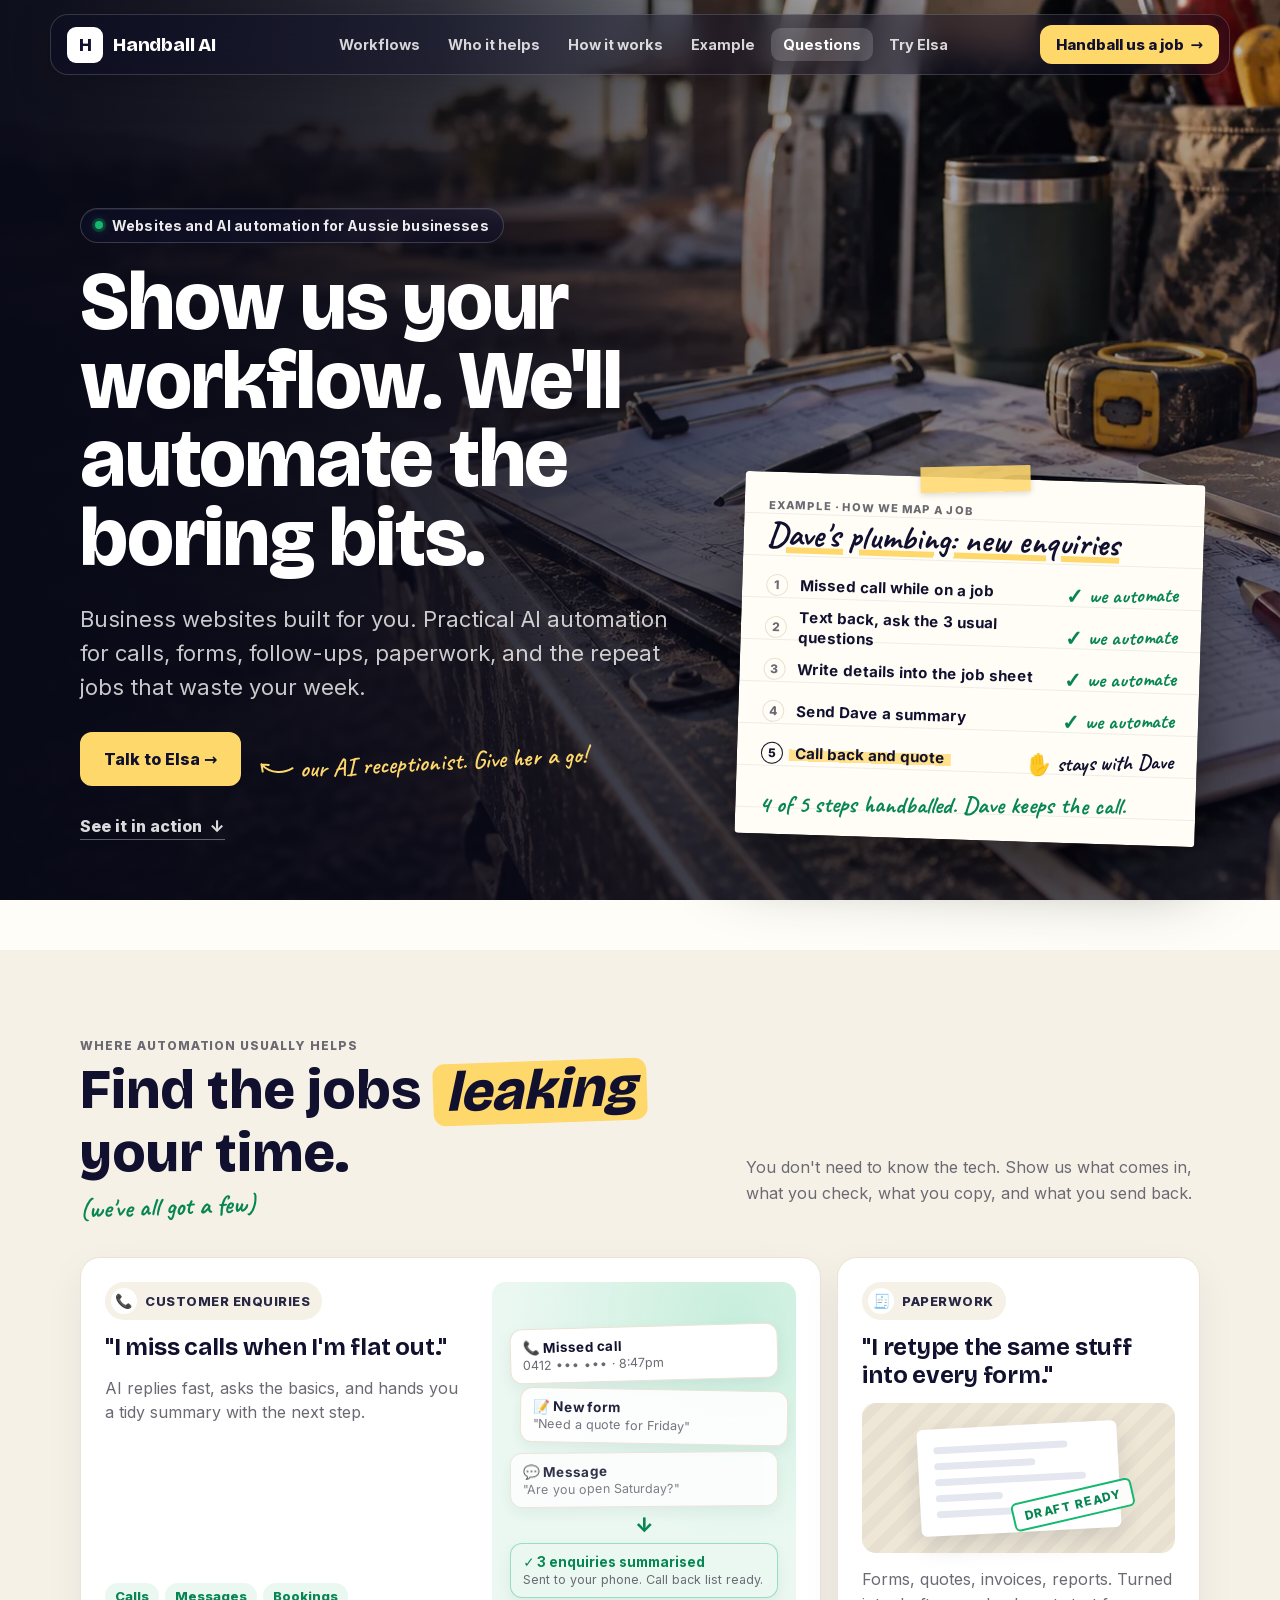
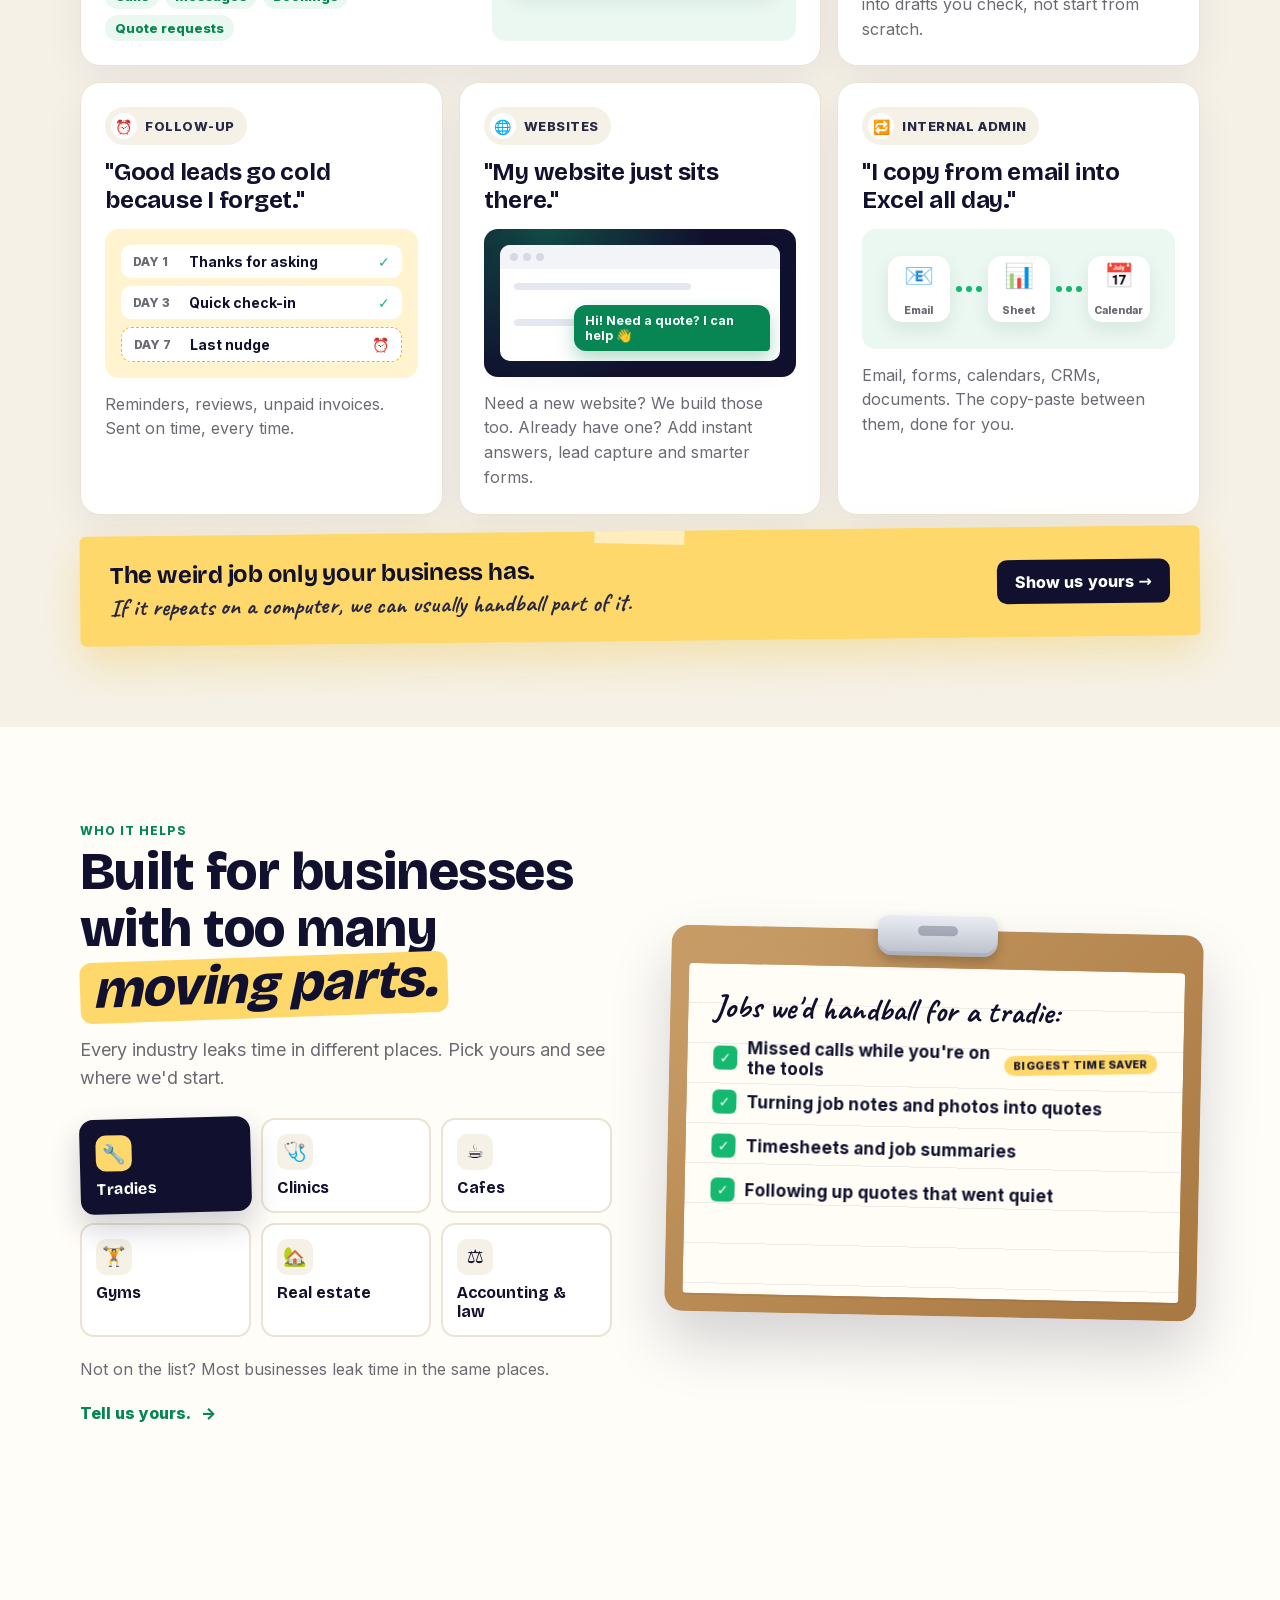
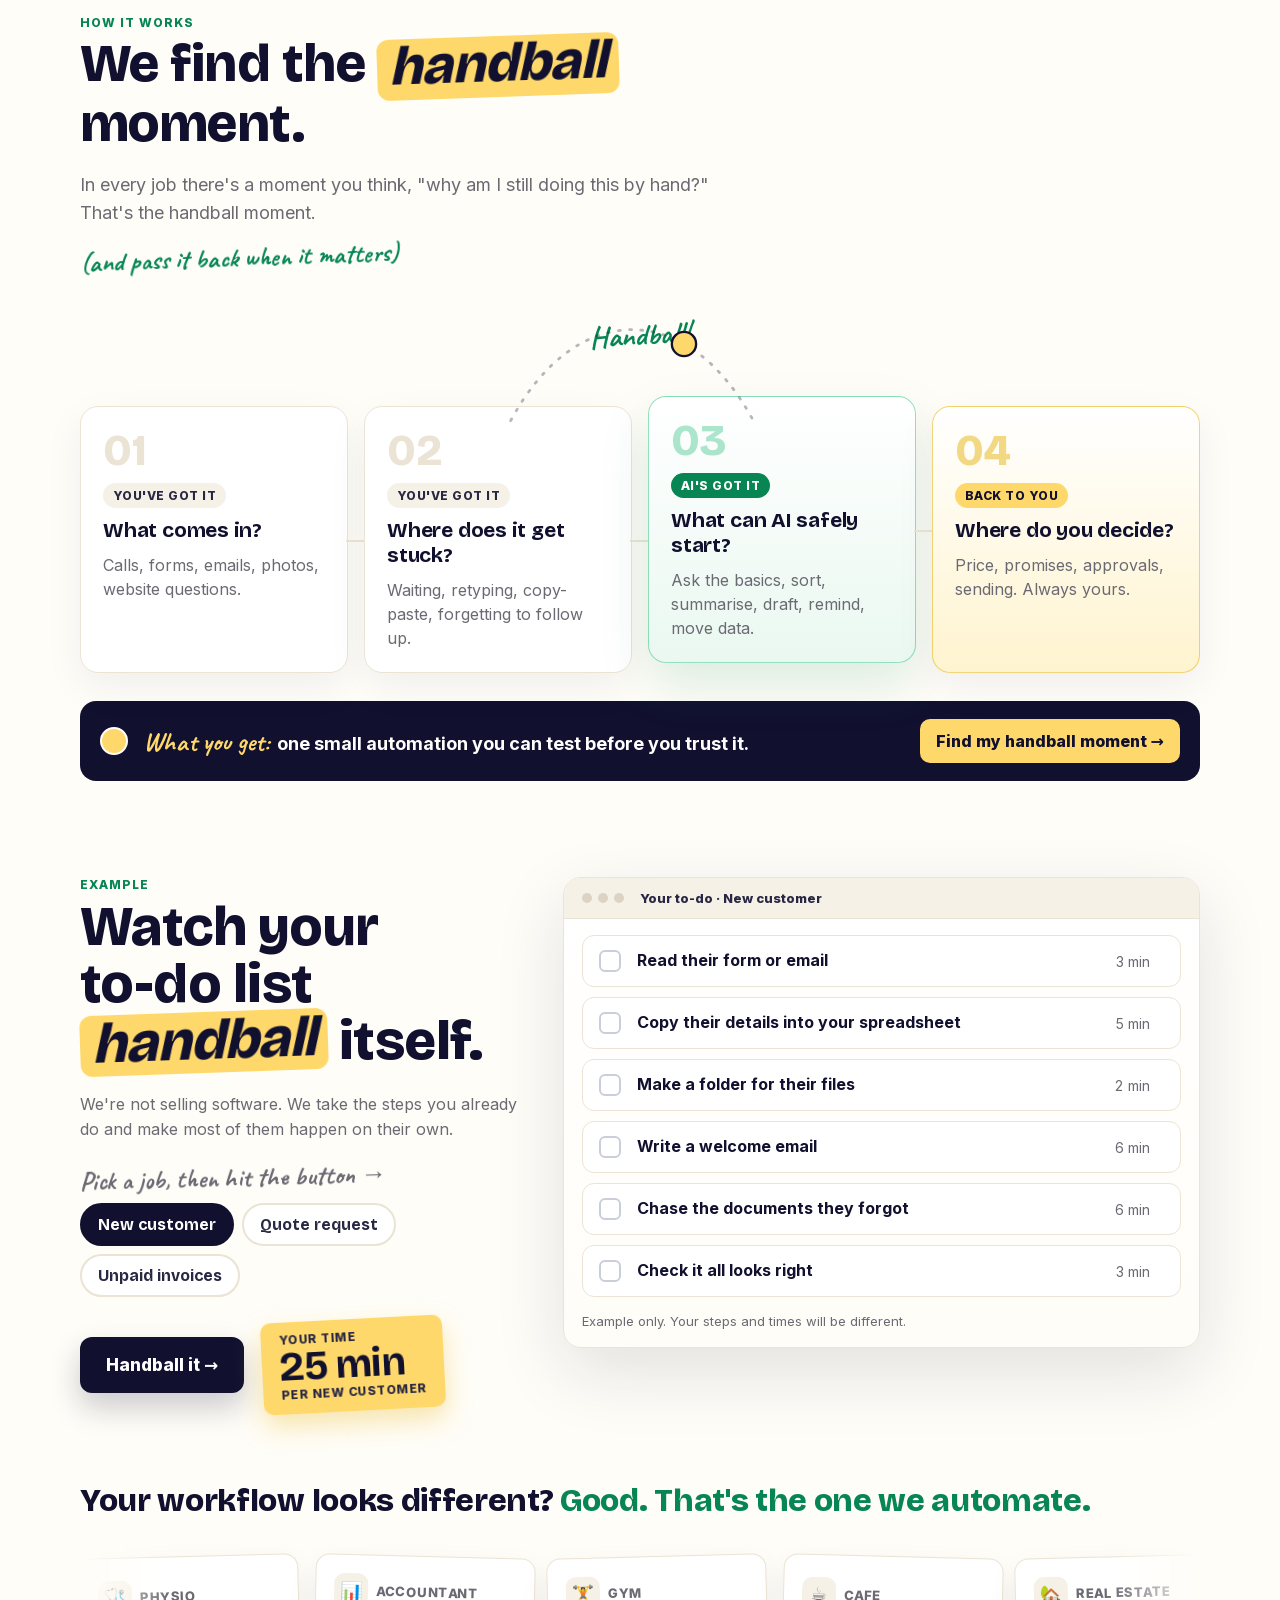
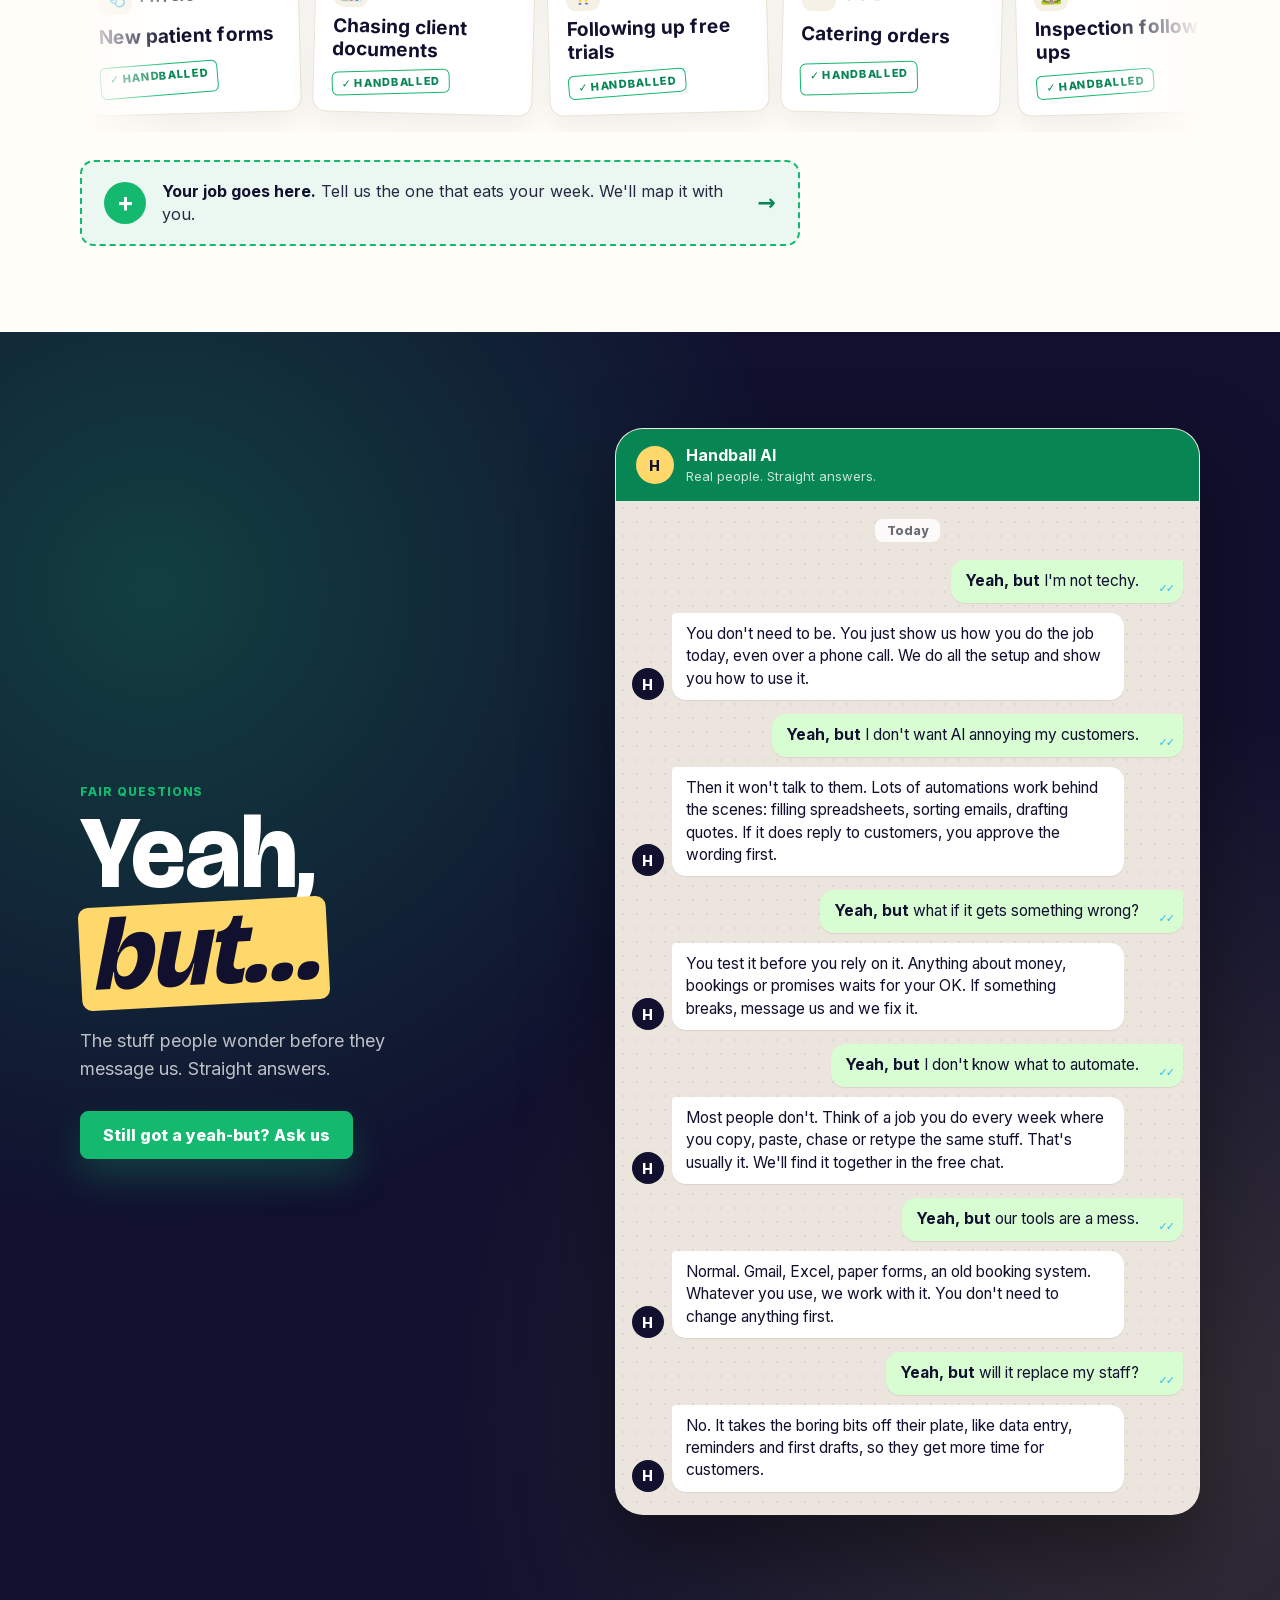
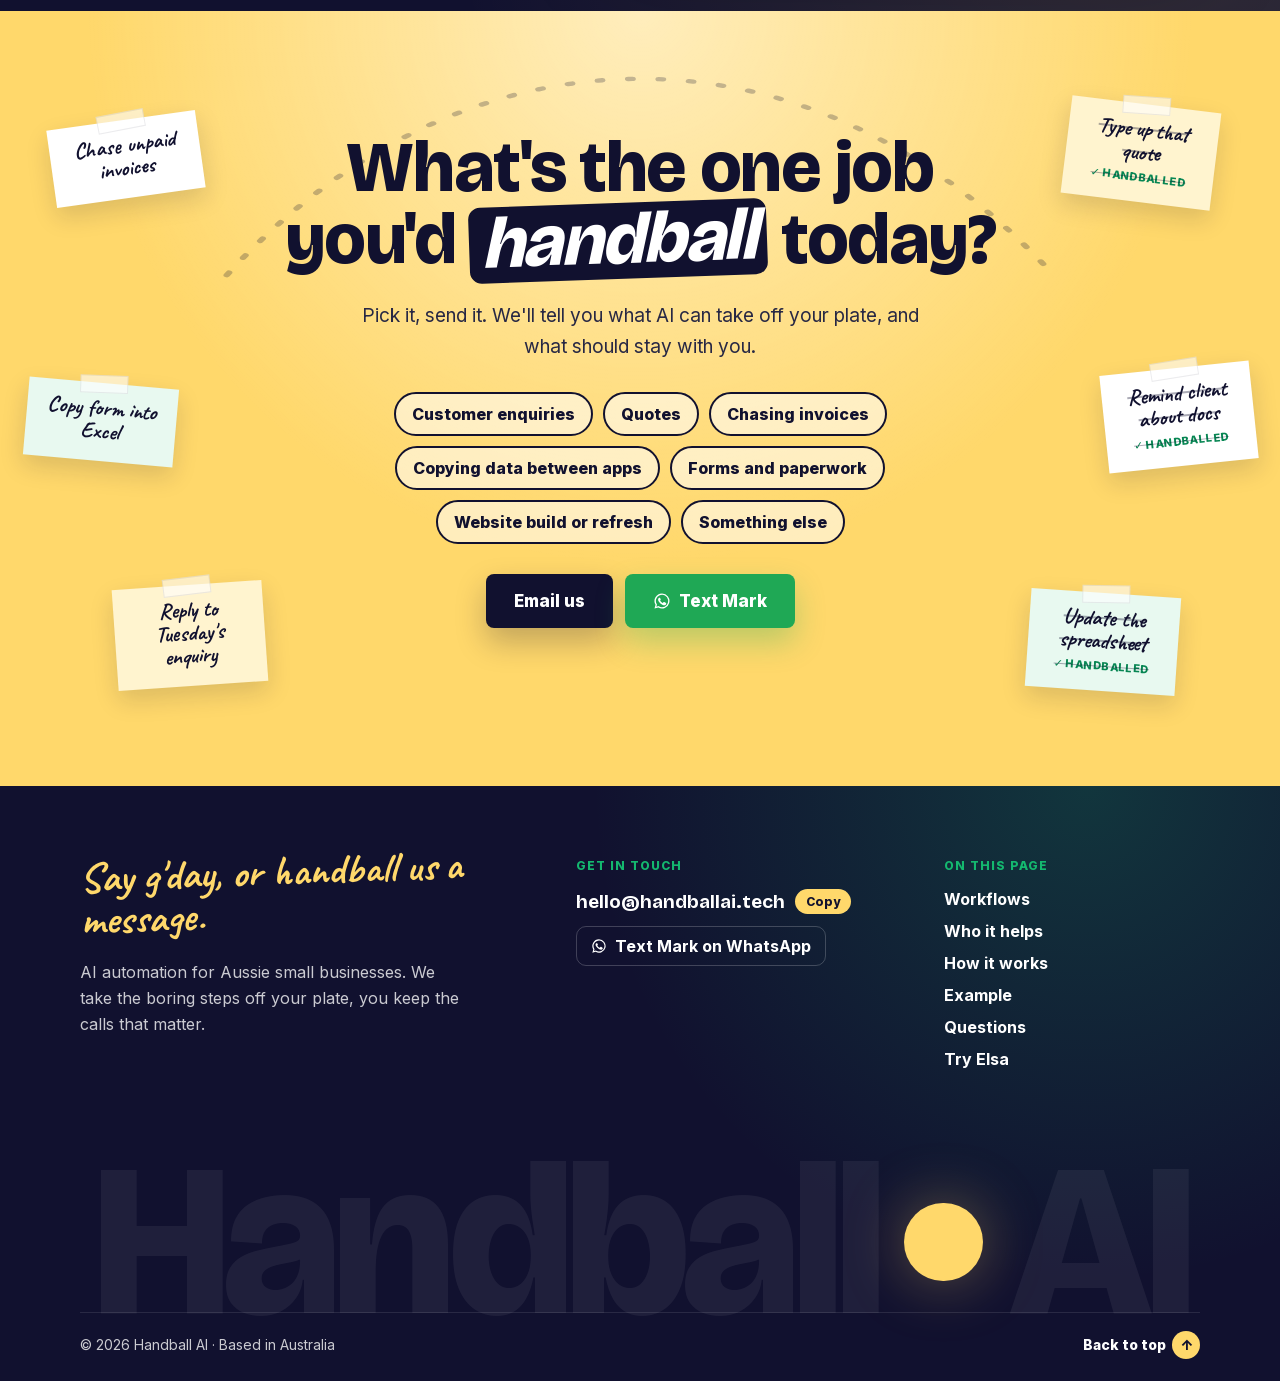
==== site/index.html @ 3c555246 "Add #elsa link that opens the Elsa popup" ====
<!doctype html>
<html lang="en">
  <head>
    <meta charset="utf-8">
    <meta name="viewport" content="width=device-width, initial-scale=1">
    <script src="/assets/js/analytics.js?v=20261031-2"></script>
    <title>Handball AI – Business Websites &amp; AI Automation Australia</title>
    <meta name="description" content="Handball AI sets up practical AI tools for Australian small businesses: missed enquiries, customer replies, paperwork, and handoffs.">
    <link rel="icon" href="assets/favicon.svg" type="image/svg+xml">
    <link rel="preload" href="assets/fonts/bricolage-grotesque-3.woff2" as="font" type="font/woff2" crossorigin>
    <link rel="preload" href="assets/fonts/inter-7.woff2" as="font" type="font/woff2" crossorigin>
    <link rel="stylesheet" href="assets/css/styles.css?v=20261020-voice-gold">
  </head>
  <body>
    <header class="site-header" data-theme="dark">
      <div class="nav-shell">
        <a class="brand" href="#top" aria-label="Handball AI home">
          <span class="brand-mark">H</span>
          <span>Handball AI</span>
        </a>

        <nav class="site-nav" aria-label="Main navigation">
          <a href="#services">Workflows</a>
          <a href="#industries">Who it helps</a>
          <a href="#process">How it works</a>
          <a href="#example">Example</a>
          <a href="#faq">Questions</a>
          <a href="#elsa">Try Elsa</a>
        </nav>

        <a class="nav-cta" href="#contact">Handball us a job <span aria-hidden="true">&rarr;</span></a>
      </div>
    </header>

    <main id="top">
      <section class="hero">
        <div class="section-wrap hero-layout">
          <div class="hero-copy-block">
            <p class="eyebrow"><span></span> Websites and AI automation for Aussie businesses</p>
            <h1>Show us your workflow. We'll automate the boring bits.</h1>
            <p class="hero-copy">Business websites built for you. Practical AI automation for calls, forms, follow-ups, paperwork, and the repeat jobs that waste your week.</p>
            <div class="voice-cta" id="elsa">
              <button class="voice-open" type="button" aria-haspopup="dialog" aria-controls="voice-dialog" aria-describedby="voice-cta-note">Talk to Elsa <span class="voice-open-arrow" aria-hidden="true">&rarr;</span></button>
              <p class="voice-cta-note" id="voice-cta-note">
                <svg class="voice-cta-curl" viewBox="0 0 44 30" aria-hidden="true" focusable="false"><path d="M41 22c-9 5-24 6-34-6M7 16l1 8M7 16l8 1" /></svg>
                <span class="voice-cta-text">our AI receptionist. Give her a go!</span>
              </p>
            </div>
            <a class="hero-scroll" href="#example">See it in action <span aria-hidden="true">&darr;</span></a>
          </div>

          <aside class="hero-map" aria-label="Example: mapping a plumber's enquiry workflow">
            <span class="mp-tape" aria-hidden="true"></span>
            <p class="mp-label">Example &middot; how we map a job</p>
            <p class="mp-title">Dave's plumbing: new enquiries</p>
            <ol class="mp-steps">
              <li><span class="mp-n">1</span><span class="mp-t">Missed call while on a job</span><span class="mp-a">✓ we automate</span></li>
              <li><span class="mp-n">2</span><span class="mp-t">Text back, ask the 3 usual questions</span><span class="mp-a">✓ we automate</span></li>
              <li><span class="mp-n">3</span><span class="mp-t">Write details into the job sheet</span><span class="mp-a">✓ we automate</span></li>
              <li><span class="mp-n">4</span><span class="mp-t">Send Dave a summary</span><span class="mp-a">✓ we automate</span></li>
              <li class="mp-human"><span class="mp-n">5</span><span class="mp-t">Call back and quote</span><span class="mp-a">✋ stays with Dave</span></li>
            </ol>
            <p class="mp-scribble">4 of 5 steps handballed. Dave keeps the call.</p>
          </aside>
        </div>
      </section>

      <section class="section-band pain-band wfx" id="services">
        <div class="section-wrap split-head">
          <div>
            <p class="kicker">Where automation usually helps</p>
            <h2>Find the jobs <span class="tag-hl">leaking</span> your time.</h2>
            <span class="scribble">(we've all got a few)</span>
          </div>
          <p>You don't need to know the tech. Show us what comes in, what you check, what you copy, and what you send back.</p>
        </div>

        <div class="section-wrap bento">
          <!-- 1. Enquiries (wide) -->
          <article class="bx bx-wide bx-enq">
            <div class="bx-copy">
              <span class="bx-tag"><i aria-hidden="true">📞</i> Customer enquiries</span>
              <h3>"I miss calls when I'm flat out."</h3>
              <p>AI replies fast, asks the basics, and hands you a tidy summary with the next step.</p>
              <ul class="bx-chips"><li>Calls</li><li>Messages</li><li>Bookings</li><li>Quote requests</li></ul>
            </div>
            <div class="bx-vis vis-enq" aria-hidden="true">
              <div class="note n-a"><b>📞 Missed call</b><span>0412 ••• ••• · 8:47pm</span></div>
              <div class="note n-b"><b>📝 New form</b><span>"Need a quote for Friday"</span></div>
              <div class="note n-c"><b>💬 Message</b><span>"Are you open Saturday?"</span></div>
              <div class="vis-arrow">&darr;</div>
              <div class="note n-done"><b>✓ 3 enquiries summarised</b><span>Sent to your phone. Call back list ready.</span></div>
            </div>
          </article>

          <!-- 2. Paperwork -->
          <article class="bx bx-paper">
            <span class="bx-tag"><i aria-hidden="true">🧾</i> Paperwork</span>
            <h3>"I retype the same stuff into every form."</h3>
            <div class="bx-vis vis-doc" aria-hidden="true">
              <div class="doc">
                <span class="l w80"></span><span class="l w60"></span><span class="l w90"></span><span class="l w40"></span><span class="l w70"></span>
                <span class="stamp">Draft ready</span>
              </div>
            </div>
            <p>Forms, quotes, invoices, reports. Turned into drafts you check, not start from scratch.</p>
          </article>

          <!-- 3. Follow-up -->
          <article class="bx bx-follow">
            <span class="bx-tag"><i aria-hidden="true">⏰</i> Follow-up</span>
            <h3>"Good leads go cold because I forget."</h3>
            <div class="bx-vis vis-follow" aria-hidden="true">
              <div class="fu done"><span>Day 1</span> Thanks for asking <em>✓</em></div>
              <div class="fu done"><span>Day 3</span> Quick check-in <em>✓</em></div>
              <div class="fu next"><span>Day 7</span> Last nudge <em>⏰</em></div>
            </div>
            <p>Reminders, reviews, unpaid invoices. Sent on time, every time.</p>
          </article>

          <!-- 4. Websites -->
          <article class="bx bx-web">
            <span class="bx-tag"><i aria-hidden="true">🌐</i> Websites</span>
            <h3>"My website just sits there."</h3>
            <div class="bx-vis vis-web" aria-hidden="true">
              <div class="browser">
                <div class="b-bar"><i></i><i></i><i></i></div>
                <div class="b-body">
                  <span class="b-line w70"></span><span class="b-line w50"></span>
                  <div class="b-chat">Hi! Need a quote? I can help 👋</div>
                </div>
              </div>
            </div>
            <p>Need a new website? We build those too. Already have one? Add instant answers, lead capture and smarter forms.</p>
          </article>

          <!-- 5. Internal admin -->
          <article class="bx bx-admin">
            <span class="bx-tag"><i aria-hidden="true">🔁</i> Internal admin</span>
            <h3>"I copy from email into Excel all day."</h3>
            <div class="bx-vis vis-sync" aria-hidden="true">
              <span class="app">📧<small>Email</small></span>
              <span class="pipe"><i></i><i></i><i></i></span>
              <span class="app">📊<small>Sheet</small></span>
              <span class="pipe"><i></i><i></i><i></i></span>
              <span class="app">📅<small>Calendar</small></span>
            </div>
            <p>Email, forms, calendars, CRMs, documents. The copy-paste between them, done for you.</p>
          </article>

          <!-- 6. Your workflow (sticky banner) -->
          <a class="bx bx-yours" href="#contact">
            <span class="tape" aria-hidden="true"></span>
            <span class="yours-txt">
              <strong>The weird job only your business has.</strong>
              <span>If it repeats on a computer, we can usually handball part of it.</span>
            </span>
            <span class="yours-go">Show us yours &rarr;</span>
          </a>
        </div>
      </section>

      <section class="section-wrap industries ind" id="industries">
        <div class="ind-left">
          <p class="kicker">Who it helps</p>
          <h2>Built for businesses with too many <span class="tag-hl">moving parts.</span></h2>
          <p>Every industry leaks time in different places. Pick yours and see where we'd start.</p>
          <div class="ind-picks" role="tablist" aria-label="Pick your business">
            <button type="button" class="ind-pick is-active" role="tab" aria-selected="true" aria-controls="ind-tradie" data-ind="tradie"><span aria-hidden="true">🔧</span>Tradies</button>
            <button type="button" class="ind-pick" role="tab" aria-selected="false" aria-controls="ind-clinic" data-ind="clinic"><span aria-hidden="true">🩺</span>Clinics</button>
            <button type="button" class="ind-pick" role="tab" aria-selected="false" aria-controls="ind-cafe" data-ind="cafe"><span aria-hidden="true">☕</span>Cafes</button>
            <button type="button" class="ind-pick" role="tab" aria-selected="false" aria-controls="ind-gym" data-ind="gym"><span aria-hidden="true">🏋️</span>Gyms</button>
            <button type="button" class="ind-pick" role="tab" aria-selected="false" aria-controls="ind-realestate" data-ind="realestate"><span aria-hidden="true">🏡</span>Real estate</button>
            <button type="button" class="ind-pick" role="tab" aria-selected="false" aria-controls="ind-office" data-ind="office"><span aria-hidden="true">⚖️</span>Accounting &amp; law</button>
          </div>
          <p class="ind-note">Not on the list? Most businesses leak time in the same places. <a class="text-link" href="#contact">Tell us yours.</a></p>
        </div>

        <div class="ind-board">
          <span class="ind-clip" aria-hidden="true"></span>
            <div class="ind-sheet" id="ind-tradie" role="tabpanel" aria-label="Tradies">
              <p class="ind-title">Jobs we'd handball for a tradie:</p>
              <ul>
                <li style="--i:0"><span class="ind-tick" aria-hidden="true">✓</span><span>Missed calls while you're on the tools</span><span class="ind-top">Biggest time saver</span></li>
                <li style="--i:1"><span class="ind-tick" aria-hidden="true">✓</span><span>Turning job notes and photos into quotes</span></li>
                <li style="--i:2"><span class="ind-tick" aria-hidden="true">✓</span><span>Timesheets and job summaries</span></li>
                <li style="--i:3"><span class="ind-tick" aria-hidden="true">✓</span><span>Following up quotes that went quiet</span></li>
              </ul>
            </div>
            <div class="ind-sheet" id="ind-clinic" role="tabpanel" aria-label="Clinics">
              <p class="ind-title">Jobs we'd handball for a clinic:</p>
              <ul>
                <li style="--i:0"><span class="ind-tick" aria-hidden="true">✓</span><span>New patient intake forms</span><span class="ind-top">Biggest time saver</span></li>
                <li style="--i:1"><span class="ind-tick" aria-hidden="true">✓</span><span>Appointment reminders and rebooking</span></li>
                <li style="--i:2"><span class="ind-tick" aria-hidden="true">✓</span><span>The same questions: hours, parking, what to bring</span></li>
                <li style="--i:3"><span class="ind-tick" aria-hidden="true">✓</span><span>Referral letters and admin handover</span></li>
              </ul>
            </div>
            <div class="ind-sheet" id="ind-cafe" role="tabpanel" aria-label="Cafes">
              <p class="ind-title">Jobs we'd handball for a cafe:</p>
              <ul>
                <li style="--i:0"><span class="ind-tick" aria-hidden="true">✓</span><span>Catering and event enquiries</span><span class="ind-top">Biggest time saver</span></li>
                <li style="--i:1"><span class="ind-tick" aria-hidden="true">✓</span><span>Supplier orders and stock notes</span></li>
                <li style="--i:2"><span class="ind-tick" aria-hidden="true">✓</span><span>Roster swaps and shift reminders</span></li>
                <li style="--i:3"><span class="ind-tick" aria-hidden="true">✓</span><span>Replying to reviews</span></li>
              </ul>
            </div>
            <div class="ind-sheet" id="ind-gym" role="tabpanel" aria-label="Gyms">
              <p class="ind-title">Jobs we'd handball for a gym:</p>
              <ul>
                <li style="--i:0"><span class="ind-tick" aria-hidden="true">✓</span><span>Following up free trials</span><span class="ind-top">Biggest time saver</span></li>
                <li style="--i:1"><span class="ind-tick" aria-hidden="true">✓</span><span>Class questions and bookings</span></li>
                <li style="--i:2"><span class="ind-tick" aria-hidden="true">✓</span><span>Membership renewal reminders</span></li>
                <li style="--i:3"><span class="ind-tick" aria-hidden="true">✓</span><span>Win-back messages for quiet members</span></li>
              </ul>
            </div>
            <div class="ind-sheet" id="ind-realestate" role="tabpanel" aria-label="Real estate">
              <p class="ind-title">Jobs we'd handball for an agency:</p>
              <ul>
                <li style="--i:0"><span class="ind-tick" aria-hidden="true">✓</span><span>Sorting enquiries by property</span><span class="ind-top">Biggest time saver</span></li>
                <li style="--i:1"><span class="ind-tick" aria-hidden="true">✓</span><span>Inspection follow-ups</span></li>
                <li style="--i:2"><span class="ind-tick" aria-hidden="true">✓</span><span>Chasing documents from tenants</span></li>
                <li style="--i:3"><span class="ind-tick" aria-hidden="true">✓</span><span>Answering listing questions</span></li>
              </ul>
            </div>
            <div class="ind-sheet" id="ind-office" role="tabpanel" aria-label="Accounting &amp; law">
              <p class="ind-title">Jobs we'd handball for a firm:</p>
              <ul>
                <li style="--i:0"><span class="ind-tick" aria-hidden="true">✓</span><span>Client intake forms</span><span class="ind-top">Biggest time saver</span></li>
                <li style="--i:1"><span class="ind-tick" aria-hidden="true">✓</span><span>Chasing missing documents</span></li>
                <li style="--i:2"><span class="ind-tick" aria-hidden="true">✓</span><span>Drafting routine emails</span></li>
                <li style="--i:3"><span class="ind-tick" aria-hidden="true">✓</span><span>Filing and naming documents</span></li>
              </ul>
            </div>
        </div>
      </section>

      <section class="section-wrap process hm" id="process">
        <div class="hm-head">
          <p class="kicker">How it works</p>
          <h2>We find the <span class="tag-hl">handball</span> moment.</h2>
          <p>In every job there's a moment you think, "why am I still doing this by hand?" That's the handball moment.</p>
          <span class="scribble">(and pass it back when it matters)</span>
        </div>

        <div class="hm-track">
          <svg class="hm-arc" viewBox="0 0 300 120" aria-hidden="true">
            <path id="hm-path" d="M20 110 C 90 -20, 210 -20, 280 110" fill="none" stroke="currentColor" stroke-width="3" stroke-dasharray="2 10" stroke-linecap="round"/>
            <circle class="hm-ball-move" r="13">
              <animateMotion dur="2.6s" repeatCount="indefinite" keyPoints="0;1;1" keyTimes="0;0.7;1" calcMode="spline" keySplines="0.4 0 0.2 1;0 0 1 1"><mpath href="#hm-path"/></animateMotion>
            </circle>
          </svg>
          <span class="hm-shout" aria-hidden="true">Handball!</span>

          <article class="hm-step">
            <span class="hm-num">01</span>
            <span class="hm-who who-you">You've got it</span>
            <h3>What comes in?</h3>
            <p>Calls, forms, emails, photos, website questions.</p>
          </article>

          <article class="hm-step">
            <span class="hm-num">02</span>
            <span class="hm-who who-you">You've got it</span>
            <h3>Where does it get stuck?</h3>
            <p>Waiting, retyping, copy-paste, forgetting to follow up.</p>
          </article>

          <article class="hm-step hm-ai">
            <span class="hm-num">03</span>
            <span class="hm-who who-ai">AI's got it</span>
            <h3>What can AI safely start?</h3>
            <p>Ask the basics, sort, summarise, draft, remind, move data.</p>
          </article>

          <article class="hm-step hm-back">
            <span class="hm-num">04</span>
            <span class="hm-who who-back">Back to you</span>
            <h3>Where do you decide?</h3>
            <p>Price, promises, approvals, sending. Always yours.</p>
          </article>
        </div>

        <div class="hm-result">
          <span class="hm-ball-static" aria-hidden="true"></span>
          <p><span>What you get:</span> one small automation you can test before you trust it.</p>
          <a class="hm-go" href="#contact">Find my handball moment &rarr;</a>
        </div>
      </section>

      <section class="section-wrap example-flow hb" id="example" aria-label="Example: watch your to-do list handball itself">
        <div class="hb-intro">
          <p class="kicker">Example</p>
          <h2>Watch your <span class="nowrap">to-do</span> list <span class="tag-hl">handball</span> itself.</h2>
          <p>We're not selling software. We take the steps you already do and make most of them happen on their own.</p>

          <p class="hb-hint">Pick a job, then hit the button &rarr;</p>
          <div class="hb-picks" role="tablist" aria-label="Example jobs">
            <button class="hb-pick is-active" type="button" role="tab" aria-selected="true" aria-controls="flow-customer" data-flow="customer">New customer</button>
            <button class="hb-pick" type="button" role="tab" aria-selected="false" aria-controls="flow-quote" data-flow="quote">Quote request</button>
            <button class="hb-pick" type="button" role="tab" aria-selected="false" aria-controls="flow-invoices" data-flow="invoices">Unpaid invoices</button>
          </div>

          <div class="hb-action">
          <button class="button hb-go" type="button" aria-pressed="false">Handball it &rarr;</button>

          <div class="hb-meter" aria-live="polite">
            <span class="hb-meter-label">Your time</span>
            <strong><span class="hb-meter-num">25</span> min</strong>
            <span class="hb-meter-unit">per new customer</span>
          </div>
          </div>
        </div>

        <div class="hb-board">
          <div class="hb-flow" id="flow-customer" data-before="25" data-after="3" data-unit="per new customer" role="tabpanel" aria-label="New customer">
            <div class="hb-appbar" aria-hidden="true"><i></i><i></i><i></i><span>Your to-do &middot; New customer</span></div>
            <ol class="hb-list">
              <li class="hb-step" style="--i:0">
                <span class="hb-check" aria-hidden="true"></span>
                <span class="hb-text">
                  <span class="hb-before">Read their form or email</span>
                  <span class="hb-after">Read and sorted for you</span>
                </span>
                <span class="hb-mins">3 min</span>
                <span class="hb-tag">Handballed</span>
              </li>
              <li class="hb-step" style="--i:1">
                <span class="hb-check" aria-hidden="true"></span>
                <span class="hb-text">
                  <span class="hb-before">Copy their details into your spreadsheet</span>
                  <span class="hb-after">Copied across automatically</span>
                </span>
                <span class="hb-mins">5 min</span>
                <span class="hb-tag">Handballed</span>
              </li>
              <li class="hb-step" style="--i:2">
                <span class="hb-check" aria-hidden="true"></span>
                <span class="hb-text">
                  <span class="hb-before">Make a folder for their files</span>
                  <span class="hb-after">Folder made automatically</span>
                </span>
                <span class="hb-mins">2 min</span>
                <span class="hb-tag">Handballed</span>
              </li>
              <li class="hb-step" style="--i:3">
                <span class="hb-check" aria-hidden="true"></span>
                <span class="hb-text">
                  <span class="hb-before">Write a welcome email</span>
                  <span class="hb-after">Drafted, ready to send</span>
                </span>
                <span class="hb-mins">6 min</span>
                <span class="hb-tag">Handballed</span>
              </li>
              <li class="hb-step" style="--i:4">
                <span class="hb-check" aria-hidden="true"></span>
                <span class="hb-text">
                  <span class="hb-before">Chase the documents they forgot</span>
                  <span class="hb-after">Reminders go out on their own</span>
                </span>
                <span class="hb-mins">6 min</span>
                <span class="hb-tag">Handballed</span>
              </li>
              <li class="hb-step is-human" style="--i:5">
                <span class="hb-check" aria-hidden="true"></span>
                <span class="hb-text">
                  <span class="hb-before">Check it all looks right</span>
                  <span class="hb-after">Still you. Quick look, then done.</span>
                </span>
                <span class="hb-mins">3 min</span>
                <span class="hb-tag hb-tag-you">You</span>
              </li>
            </ol>
          </div>
          <div class="hb-flow" id="flow-quote" data-before="40" data-after="5" data-unit="per quote" role="tabpanel" aria-label="Quote request" hidden>
            <div class="hb-appbar" aria-hidden="true"><i></i><i></i><i></i><span>Your to-do &middot; Quote request</span></div>
            <ol class="hb-list">
              <li class="hb-step" style="--i:0">
                <span class="hb-check" aria-hidden="true"></span>
                <span class="hb-text">
                  <span class="hb-before">Read the request and work out what they want</span>
                  <span class="hb-after">Summarised in three lines</span>
                </span>
                <span class="hb-mins">5 min</span>
                <span class="hb-tag">Handballed</span>
              </li>
              <li class="hb-step" style="--i:1">
                <span class="hb-check" aria-hidden="true"></span>
                <span class="hb-text">
                  <span class="hb-before">Ask them for photos and missing details</span>
                  <span class="hb-after">Asked automatically</span>
                </span>
                <span class="hb-mins">8 min</span>
                <span class="hb-tag">Handballed</span>
              </li>
              <li class="hb-step" style="--i:2">
                <span class="hb-check" aria-hidden="true"></span>
                <span class="hb-text">
                  <span class="hb-before">Dig up prices from a similar past job</span>
                  <span class="hb-after">Pulled in for you</span>
                </span>
                <span class="hb-mins">7 min</span>
                <span class="hb-tag">Handballed</span>
              </li>
              <li class="hb-step" style="--i:3">
                <span class="hb-check" aria-hidden="true"></span>
                <span class="hb-text">
                  <span class="hb-before">Type up the quote</span>
                  <span class="hb-after">Draft quote ready</span>
                </span>
                <span class="hb-mins">10 min</span>
                <span class="hb-tag">Handballed</span>
              </li>
              <li class="hb-step" style="--i:4">
                <span class="hb-check" aria-hidden="true"></span>
                <span class="hb-text">
                  <span class="hb-before">Follow up when they go quiet</span>
                  <span class="hb-after">Follow-up sent on schedule</span>
                </span>
                <span class="hb-mins">5 min</span>
                <span class="hb-tag">Handballed</span>
              </li>
              <li class="hb-step is-human" style="--i:5">
                <span class="hb-check" aria-hidden="true"></span>
                <span class="hb-text">
                  <span class="hb-before">Check the price and hit send</span>
                  <span class="hb-after">Still you. Your price, your call.</span>
                </span>
                <span class="hb-mins">5 min</span>
                <span class="hb-tag hb-tag-you">You</span>
              </li>
            </ol>
          </div>
          <div class="hb-flow" id="flow-invoices" data-before="30" data-after="4" data-unit="every week" role="tabpanel" aria-label="Unpaid invoices" hidden>
            <div class="hb-appbar" aria-hidden="true"><i></i><i></i><i></i><span>Your to-do &middot; Unpaid invoices</span></div>
            <ol class="hb-list">
              <li class="hb-step" style="--i:0">
                <span class="hb-check" aria-hidden="true"></span>
                <span class="hb-text">
                  <span class="hb-before">Work out who hasn't paid</span>
                  <span class="hb-after">Checked every Monday automatically</span>
                </span>
                <span class="hb-mins">8 min</span>
                <span class="hb-tag">Handballed</span>
              </li>
              <li class="hb-step" style="--i:1">
                <span class="hb-check" aria-hidden="true"></span>
                <span class="hb-text">
                  <span class="hb-before">Find each invoice</span>
                  <span class="hb-after">Attached for you</span>
                </span>
                <span class="hb-mins">4 min</span>
                <span class="hb-tag">Handballed</span>
              </li>
              <li class="hb-step" style="--i:2">
                <span class="hb-check" aria-hidden="true"></span>
                <span class="hb-text">
                  <span class="hb-before">Write a polite reminder</span>
                  <span class="hb-after">Written and sent</span>
                </span>
                <span class="hb-mins">8 min</span>
                <span class="hb-tag">Handballed</span>
              </li>
              <li class="hb-step" style="--i:3">
                <span class="hb-check" aria-hidden="true"></span>
                <span class="hb-text">
                  <span class="hb-before">Send a second nudge a week later</span>
                  <span class="hb-after">Sent on schedule</span>
                </span>
                <span class="hb-mins">6 min</span>
                <span class="hb-tag">Handballed</span>
              </li>
              <li class="hb-step is-human" style="--i:4">
                <span class="hb-check" aria-hidden="true"></span>
                <span class="hb-text">
                  <span class="hb-before">Decide what to do about the really late ones</span>
                  <span class="hb-after">Still you. Your customers, your call.</span>
                </span>
                <span class="hb-mins">4 min</span>
                <span class="hb-tag hb-tag-you">You</span>
              </li>
            </ol>
          </div>
          <p class="hb-note">Example only. Your steps and times will be different.</p>
        </div>

        <div class="hb-outro wf">
          <p class="hb-outro-title">Your workflow looks different? <span>Good. That's the one we automate.</span></p>
          <div class="wf-belt">
            <ul class="wf-track">
              <li class="wf-card">
                <span class="wf-top"><span class="wf-emoji" aria-hidden="true">🩺</span>Physio</span>
                <strong>New patient forms</strong>
                <span class="wf-stamp">✓ Handballed</span>
              </li>
              <li class="wf-card">
                <span class="wf-top"><span class="wf-emoji" aria-hidden="true">📊</span>Accountant</span>
                <strong>Chasing client documents</strong>
                <span class="wf-stamp">✓ Handballed</span>
              </li>
              <li class="wf-card">
                <span class="wf-top"><span class="wf-emoji" aria-hidden="true">🏋️</span>Gym</span>
                <strong>Following up free trials</strong>
                <span class="wf-stamp">✓ Handballed</span>
              </li>
              <li class="wf-card">
                <span class="wf-top"><span class="wf-emoji" aria-hidden="true">☕</span>Cafe</span>
                <strong>Catering orders</strong>
                <span class="wf-stamp">✓ Handballed</span>
              </li>
              <li class="wf-card">
                <span class="wf-top"><span class="wf-emoji" aria-hidden="true">🏡</span>Real estate</span>
                <strong>Inspection follow-ups</strong>
                <span class="wf-stamp">✓ Handballed</span>
              </li>
              <li class="wf-card">
                <span class="wf-top"><span class="wf-emoji" aria-hidden="true">🔧</span>Tradie</span>
                <strong>Job photos to invoice</strong>
                <span class="wf-stamp">✓ Handballed</span>
              </li>
              <li class="wf-card">
                <span class="wf-top"><span class="wf-emoji" aria-hidden="true">✂️</span>Salon</span>
                <strong>Booking confirmations</strong>
                <span class="wf-stamp">✓ Handballed</span>
              </li>
              <li class="wf-card">
                <span class="wf-top"><span class="wf-emoji" aria-hidden="true">⚖️</span>Law firm</span>
                <strong>Client intake forms</strong>
                <span class="wf-stamp">✓ Handballed</span>
              </li>
              <li class="wf-card" aria-hidden="true">
                <span class="wf-top"><span class="wf-emoji" aria-hidden="true">🩺</span>Physio</span>
                <strong>New patient forms</strong>
                <span class="wf-stamp">✓ Handballed</span>
              </li>
              <li class="wf-card" aria-hidden="true">
                <span class="wf-top"><span class="wf-emoji" aria-hidden="true">📊</span>Accountant</span>
                <strong>Chasing client documents</strong>
                <span class="wf-stamp">✓ Handballed</span>
              </li>
              <li class="wf-card" aria-hidden="true">
                <span class="wf-top"><span class="wf-emoji" aria-hidden="true">🏋️</span>Gym</span>
                <strong>Following up free trials</strong>
                <span class="wf-stamp">✓ Handballed</span>
              </li>
              <li class="wf-card" aria-hidden="true">
                <span class="wf-top"><span class="wf-emoji" aria-hidden="true">☕</span>Cafe</span>
                <strong>Catering orders</strong>
                <span class="wf-stamp">✓ Handballed</span>
              </li>
              <li class="wf-card" aria-hidden="true">
                <span class="wf-top"><span class="wf-emoji" aria-hidden="true">🏡</span>Real estate</span>
                <strong>Inspection follow-ups</strong>
                <span class="wf-stamp">✓ Handballed</span>
              </li>
              <li class="wf-card" aria-hidden="true">
                <span class="wf-top"><span class="wf-emoji" aria-hidden="true">🔧</span>Tradie</span>
                <strong>Job photos to invoice</strong>
                <span class="wf-stamp">✓ Handballed</span>
              </li>
              <li class="wf-card" aria-hidden="true">
                <span class="wf-top"><span class="wf-emoji" aria-hidden="true">✂️</span>Salon</span>
                <strong>Booking confirmations</strong>
                <span class="wf-stamp">✓ Handballed</span>
              </li>
              <li class="wf-card" aria-hidden="true">
                <span class="wf-top"><span class="wf-emoji" aria-hidden="true">⚖️</span>Law firm</span>
                <strong>Client intake forms</strong>
                <span class="wf-stamp">✓ Handballed</span>
              </li>
            </ul>
          </div>
          <a class="wf-yours" href="mailto:hello@handballai.tech?subject=Here%27s%20my%20workflow&body=Hi%2C%0A%0AHere%27s%20a%20job%20I%27d%20like%20to%20handball%3A%0A%0AHow%20I%20do%20it%20now%3A%0A">
            <span class="wf-plus" aria-hidden="true">+</span>
            <span><strong>Your job goes here.</strong> Tell us the one that eats your week. We'll map it with you.</span>
            <span class="wf-go" aria-hidden="true">&rarr;</span>
          </a>
        </div>
      </section>

      <section class="faq yb" id="faq">
        <div class="section-wrap yb-layout">
          <div class="yb-side">
            <p class="kicker">Fair questions</p>
            <h2>Yeah, <span>but&hellip;</span></h2>
            <p>The stuff people wonder before they message us. Straight answers.</p>
            <a class="button button-primary" href="mailto:hello@handballai.tech?subject=I%20have%20a%20yeah-but">Still got a yeah-but? Ask us</a>
          </div>

          <div class="yb-phone">
            <div class="yb-head">
              <span class="yb-avatar" aria-hidden="true">H</span>
              <span>
                <strong>Handball AI</strong>
                <small>Real people. Straight answers.</small>
              </span>
            </div>
            <div class="yb-chat">
              <p class="yb-day">Today</p>
              <div class="yb-item">
                <div class="yb-q-row">
                  <span class="yb-bubble yb-ask"><strong>Yeah, but</strong> I'm not techy.<span class="yb-meta">✓✓</span></span>
                </div>
                <div class="yb-reply">
                  <span class="yb-avatar" aria-hidden="true">H</span>
                  <span class="yb-bubble yb-answer">
                    <span class="yb-text">You don't need to be. You just show us how you do the job today, even over a phone call. We do all the setup and show you how to use it.</span>
                  </span>
                </div>
              </div>
              <div class="yb-item">
                <div class="yb-q-row">
                  <span class="yb-bubble yb-ask"><strong>Yeah, but</strong> I don't want AI annoying my customers.<span class="yb-meta">✓✓</span></span>
                </div>
                <div class="yb-reply">
                  <span class="yb-avatar" aria-hidden="true">H</span>
                  <span class="yb-bubble yb-answer">
                    <span class="yb-text">Then it won't talk to them. Lots of automations work behind the scenes: filling spreadsheets, sorting emails, drafting quotes. If it does reply to customers, you approve the wording first.</span>
                  </span>
                </div>
              </div>
              <div class="yb-item">
                <div class="yb-q-row">
                  <span class="yb-bubble yb-ask"><strong>Yeah, but</strong> what if it gets something wrong?<span class="yb-meta">✓✓</span></span>
                </div>
                <div class="yb-reply">
                  <span class="yb-avatar" aria-hidden="true">H</span>
                  <span class="yb-bubble yb-answer">
                    <span class="yb-text">You test it before you rely on it. Anything about money, bookings or promises waits for your OK. If something breaks, message us and we fix it.</span>
                  </span>
                </div>
              </div>
              <div class="yb-item">
                <div class="yb-q-row">
                  <span class="yb-bubble yb-ask"><strong>Yeah, but</strong> I don't know what to automate.<span class="yb-meta">✓✓</span></span>
                </div>
                <div class="yb-reply">
                  <span class="yb-avatar" aria-hidden="true">H</span>
                  <span class="yb-bubble yb-answer">
                    <span class="yb-text">Most people don't. Think of a job you do every week where you copy, paste, chase or retype the same stuff. That's usually it. We'll find it together in the free chat.</span>
                  </span>
                </div>
              </div>
              <div class="yb-item">
                <div class="yb-q-row">
                  <span class="yb-bubble yb-ask"><strong>Yeah, but</strong> our tools are a mess.<span class="yb-meta">✓✓</span></span>
                </div>
                <div class="yb-reply">
                  <span class="yb-avatar" aria-hidden="true">H</span>
                  <span class="yb-bubble yb-answer">
                    <span class="yb-text">Normal. Gmail, Excel, paper forms, an old booking system. Whatever you use, we work with it. You don't need to change anything first.</span>
                  </span>
                </div>
              </div>
              <div class="yb-item">
                <div class="yb-q-row">
                  <span class="yb-bubble yb-ask"><strong>Yeah, but</strong> will it replace my staff?<span class="yb-meta">✓✓</span></span>
                </div>
                <div class="yb-reply">
                  <span class="yb-avatar" aria-hidden="true">H</span>
                  <span class="yb-bubble yb-answer">
                    <span class="yb-text">No. It takes the boring bits off their plate, like data entry, reminders and first drafts, so they get more time for customers.</span>
                  </span>
                </div>
              </div>
            </div>
          </div>
        </div>
      </section>

      <section class="final-cta hbx" id="contact">
        <div class="hbx-notes" aria-hidden="true">
          <span class="hbx-note n1">Chase unpaid invoices</span>
          <span class="hbx-note n2">Copy form into Excel</span>
          <span class="hbx-note n3">Reply to Tuesday's enquiry</span>
          <span class="hbx-note n4">Type up that quote</span>
          <span class="hbx-note n5">Remind client about docs</span>
          <span class="hbx-note n6">Update the spreadsheet</span>
          <svg class="hbx-arc" viewBox="0 0 400 160" preserveAspectRatio="none"><path d="M10 150 C 120 -30, 280 -30, 390 150" fill="none" stroke="currentColor" stroke-width="3" stroke-dasharray="2 12" stroke-linecap="round"/></svg>
        </div>

        <div class="section-wrap hbx-inner">
          <h2>What's the one job you'd <span>handball</span> today?</h2>
          <p>Pick it, send it. We'll tell you what AI can take off your plate, and what should stay with you.</p>

          <div class="hbx-jobs" role="group" aria-label="Pick a job">
            <button type="button" class="hbx-job" aria-pressed="false" data-job="customer enquiries">Customer enquiries</button>
            <button type="button" class="hbx-job" aria-pressed="false" data-job="quotes">Quotes</button>
            <button type="button" class="hbx-job" aria-pressed="false" data-job="chasing invoices">Chasing invoices</button>
            <button type="button" class="hbx-job" aria-pressed="false" data-job="copying data between apps">Copying data between apps</button>
            <button type="button" class="hbx-job" aria-pressed="false" data-job="forms and paperwork">Forms and paperwork</button>
            <button type="button" class="hbx-job" aria-pressed="false" data-job="website build or refresh">Website build or refresh</button>
            <button type="button" class="hbx-job" aria-pressed="false" data-job="something else">Something else</button>
          </div>

          <div class="cta-actions">
            <a class="button hbx-email" href="mailto:hello@handballai.tech?subject=Handball%20AI%20enquiry">Email us</a>
            <a class="button hbx-wa" href="https://wa.me/61404557261?text=G%27day%20Mark%2C%20I%27ve%20got%20a%20job%20I%27d%20like%20to%20handball." target="_blank" rel="noopener"><svg aria-hidden="true" viewBox="0 0 24 24" width="18" height="18"><path fill="currentColor" d="M12 2a10 10 0 0 0-8.6 15.1L2 22l5-1.3A10 10 0 1 0 12 2Zm0 18.2a8.2 8.2 0 0 1-4.2-1.2l-.3-.2-3 .8.8-2.9-.2-.3A8.2 8.2 0 1 1 12 20.2Zm4.5-6.1c-.2-.1-1.5-.7-1.7-.8-.2-.1-.4-.1-.6.1l-.8 1c-.1.2-.3.2-.5.1a6.7 6.7 0 0 1-3.3-2.9c-.2-.4.2-.4.7-1.3.1-.2 0-.3 0-.4l-.8-1.8c-.2-.5-.4-.4-.6-.4h-.5a1 1 0 0 0-.7.3 3 3 0 0 0-.9 2.2 5.2 5.2 0 0 0 1.1 2.7 11.8 11.8 0 0 0 4.5 4c1.7.7 2.3.8 3.2.6a2.7 2.7 0 0 0 1.8-1.3 2.2 2.2 0 0 0 .2-1.3c-.1-.1-.2-.2-.4-.3Z"/></svg> Text Mark</a>
          </div>
          <p class="hbx-picked" aria-live="polite"></p>
        </div>
      </section>
    </main>

    <footer class="site-footer ft">
      <div class="section-wrap ft-top">
        <div class="ft-say">
          <p class="ft-hand">Say g'day, or handball us a message.</p>
          <p class="ft-small">AI automation for Aussie small businesses. We take the boring steps off your plate, you keep the calls that matter.</p>
        </div>

        <div class="ft-col">
          <p class="ft-label">Get in touch</p>
          <div class="ft-mail">
            <a href="mailto:hello@handballai.tech">hello@handballai.tech</a>
            <button type="button" class="ft-copy" data-copy="hello@handballai.tech">Copy</button>
          </div>
          <a class="ft-wa" href="https://wa.me/61404557261?text=G%27day%20Mark%2C%20I%27ve%20got%20a%20job%20I%27d%20like%20to%20handball." target="_blank" rel="noopener"><svg aria-hidden="true" viewBox="0 0 24 24" width="16" height="16"><path fill="currentColor" d="M12 2a10 10 0 0 0-8.6 15.1L2 22l5-1.3A10 10 0 1 0 12 2Zm0 18.2a8.2 8.2 0 0 1-4.2-1.2l-.3-.2-3 .8.8-2.9-.2-.3A8.2 8.2 0 1 1 12 20.2Zm4.5-6.1c-.2-.1-1.5-.7-1.7-.8-.2-.1-.4-.1-.6.1l-.8 1c-.1.2-.3.2-.5.1a6.7 6.7 0 0 1-3.3-2.9c-.2-.4.2-.4.7-1.3.1-.2 0-.3 0-.4l-.8-1.8c-.2-.5-.4-.4-.6-.4h-.5a1 1 0 0 0-.7.3 3 3 0 0 0-.9 2.2 5.2 5.2 0 0 0 1.1 2.7 11.8 11.8 0 0 0 4.5 4c1.7.7 2.3.8 3.2.6a2.7 2.7 0 0 0 1.8-1.3 2.2 2.2 0 0 0 .2-1.3c-.1-.1-.2-.2-.4-.3Z"/></svg> Text Mark on WhatsApp</a>
        </div>

        <nav class="ft-col" aria-label="Footer">
          <p class="ft-label">On this page</p>
          <a href="#services">Workflows</a>
          <a href="#industries">Who it helps</a>
          <a href="#process">How it works</a>
          <a href="#example">Example</a>
          <a href="#faq">Questions</a>
          <a href="#elsa">Try Elsa</a>
        </nav>
      </div>

      <div class="ft-word" aria-hidden="true">Handball<span class="ft-ball"></span>AI</div>

      <div class="section-wrap ft-bottom">
        <span>&copy; 2026 Handball AI &middot; Based in Australia</span>
        <a class="ft-up" href="#top">Back to top <span aria-hidden="true">&uarr;</span></a>
      </div>
    </footer>


    <script>
      document.documentElement.classList.add("js");
      (function () {
        var root = document.querySelector(".hb");
        if (!root) return;
        var go = root.querySelector(".hb-go");
        var num = root.querySelector(".hb-meter-num");
        var unit = root.querySelector(".hb-meter-unit");
        var picks = root.querySelectorAll(".hb-pick");
        var reduce = window.matchMedia("(prefers-reduced-motion: reduce)").matches;
        var timer = null;

        function active() { return root.querySelector(".hb-flow:not([hidden])"); }

        function countTo(target) {
          clearInterval(timer);
          var cur = parseInt(num.textContent, 10);
          if (reduce || cur === target) { num.textContent = target; return; }
          var step = cur > target ? -1 : 1;
          timer = setInterval(function () {
            cur += step;
            num.textContent = cur;
            if (cur === target) clearInterval(timer);
          }, 45);
        }

        function setDone(done) {
          var flow = active();
          root.classList.toggle("is-handballed", done);
          go.setAttribute("aria-pressed", done ? "true" : "false");
          go.innerHTML = done ? "&larr; Show me before" : "Handball it &rarr;";
          countTo(parseInt(done ? flow.dataset.after : flow.dataset.before, 10));
        }

        go.addEventListener("click", function () {
          setDone(!root.classList.contains("is-handballed"));
        });

        picks.forEach(function (btn) {
          btn.addEventListener("click", function () {
            picks.forEach(function (b) {
              b.classList.toggle("is-active", b === btn);
              b.setAttribute("aria-selected", b === btn ? "true" : "false");
            });
            root.querySelectorAll(".hb-flow").forEach(function (f) {
              f.hidden = f.id !== "flow-" + btn.dataset.flow;
            });
            var flow = active();
            unit.textContent = flow.dataset.unit;
            root.classList.remove("is-handballed");
            go.setAttribute("aria-pressed", "false");
            go.innerHTML = "Handball it &rarr;";
            clearInterval(timer);
            num.textContent = flow.dataset.before;
          });
        });
      })();
    </script>

    <script>
      (function () {
        var box = document.querySelector(".hbx");
        if (!box) return;
        var email = box.querySelector(".hbx-email");
        var wa = box.querySelector(".hbx-wa");
        var picked = box.querySelector(".hbx-picked");
        var waBase = wa.href.split("?")[0];
        var jobs = box.querySelectorAll(".hbx-job");
        jobs.forEach(function (btn) {
          btn.addEventListener("click", function () {
            var on = btn.getAttribute("aria-pressed") !== "true";
            jobs.forEach(function (b) { b.setAttribute("aria-pressed", "false"); });
            var job = on ? btn.dataset.job : "";
            if (on) btn.setAttribute("aria-pressed", "true");
            var line = job ? "I'd like to handball " + job + "." : "I've got a job I'd like to handball.";
            email.href = "mailto:hello@handballai.tech?subject=" + encodeURIComponent(job ? "Handball: " + job : "Handball AI enquiry") +
              "&body=" + encodeURIComponent("Hi,\n\n" + line + "\n\nHere's how I do it now:\n");
            wa.href = waBase + "?text=" + encodeURIComponent("G'day Mark, " + line);
            picked.textContent = job ? "Nice. We'll add \"" + job + "\" to your message." : "";
          });
        });
      })();
    </script>

    <script>
      (function () {
        var header = document.querySelector(".site-header");
        var hero = document.querySelector(".hero");
        var links = document.querySelectorAll(".site-nav a");
        function onScroll() {
          var past = hero.getBoundingClientRect().bottom < 90;
          header.dataset.theme = past ? "light" : "dark";
          header.classList.toggle("is-scrolled", window.scrollY > 10);
        }
        window.addEventListener("scroll", onScroll, { passive: true });
        onScroll();
        if ("IntersectionObserver" in window) {
          var map = {};
          links.forEach(function (a) { map[a.getAttribute("href").slice(1)] = a; });
          var io = new IntersectionObserver(function (entries) {
            entries.forEach(function (e) {
              if (e.isIntersecting && map[e.target.id]) {
                links.forEach(function (a) { a.classList.remove("is-active"); });
                map[e.target.id].classList.add("is-active");
              }
            });
          }, { rootMargin: "-45% 0px -50% 0px" });
          Object.keys(map).forEach(function (id) { var el = document.getElementById(id); if (el) io.observe(el); });
        }

        var run = document.querySelector(".run");
        if (!run) return;
        var steps = run.querySelectorAll(".run-step");
        var bar = run.querySelector(".run-bar span");
        if (window.matchMedia("(prefers-reduced-motion: reduce)").matches) {
          steps.forEach(function (s) { s.classList.add("is-done"); });
          bar.style.width = "100%";
          return;
        }
        var i = 0;
        function tick() {
          if (i < steps.length) {
            steps[i].classList.add("is-done");
            i++;
            bar.style.width = (i / steps.length * 100) + "%";
            setTimeout(tick, i === steps.length ? 3200 : 1100);
          } else {
            steps.forEach(function (s) { s.classList.remove("is-done"); });
            bar.style.width = "0%";
            i = 0;
            setTimeout(tick, 700);
          }
        }
        setTimeout(tick, 600);
      })();
    </script>

    <script>
      (function () {
        var sec = document.querySelector(".ind");
        if (!sec) return;
        var picks = sec.querySelectorAll(".ind-pick");
        var sheets = sec.querySelectorAll(".ind-sheet");
        function show(key) {
          picks.forEach(function (b) {
            var on = b.dataset.ind === key;
            b.classList.toggle("is-active", on);
            b.setAttribute("aria-selected", on ? "true" : "false");
          });
          sheets.forEach(function (s) { s.hidden = s.id !== "ind-" + key; });
        }
        picks.forEach(function (b) { b.addEventListener("click", function () { show(b.dataset.ind); }); });
        show(picks[0].dataset.ind);
      })();
    </script>

    <dialog class="voice-dialog" id="voice-dialog" aria-labelledby="voice-title" aria-describedby="voice-help">
      <div class="voice-heading">
        <h2 id="voice-title">Got a minute? Talk to Elsa</h2>
        <button class="voice-close" type="button" autofocus aria-label="Close voice message">Close &times;</button>
      </div>
      <p id="voice-help">Mic on, talk like you would on the phone. Close this window any time to hang up.</p>
      <div class="voice-frame"></div>
      <p class="voice-fallback">Trouble connecting? <a class="voice-newtab" href="https://voice.handballai.tech/" target="_blank" rel="noopener noreferrer">Open the voice assistant in a new tab</a> or <a href="mailto:hello@handballai.tech">email us</a>.</p>
    </dialog>

    <script>
      (function () {
        var button = document.querySelector(".voice-open");
        var dialog = document.getElementById("voice-dialog");
        var container = dialog.querySelector(".voice-frame");
        // Real site talks to real Elsa. Any other host (staging, local preview) uses the isolated staging Elsa.
        var live = location.hostname === "handballai.tech" || location.hostname === "www.handballai.tech";
        var voiceOrigin = live ? "https://voice.handballai.tech" : "https://voice-ai-receptionist-staging.handballai-au.workers.dev";
        var campaign = new URLSearchParams(window.handballAnalytics ? window.handballAnalytics.campaign : {}).toString();
        var voiceUrl = voiceOrigin + "/" + (campaign ? "?" + campaign : "");
        dialog.querySelector(".voice-newtab").href = voiceUrl;
        function openElsa() {
          if (dialog.open) return;
          var frame = document.createElement("iframe");
          frame.src = voiceUrl;
          frame.title = "Handball AI voice assistant";
          frame.allow = "microphone " + voiceOrigin + "; autoplay " + voiceOrigin;
          dialog.showModal();
          document.documentElement.classList.add("voice-is-open");
          container.appendChild(frame);
        }
        button.addEventListener("click", openElsa);
        // handballai.tech/#elsa opens Elsa straight away (for emails and posts).
        function openFromLink() {
          if (location.hash !== "#elsa" || dialog.open) return;
          openElsa();
          if (window.handballAnalytics) window.handballAnalytics.capture("elsa_opened");
        }
        window.addEventListener("hashchange", openFromLink);
        openFromLink();
        dialog.querySelector(".voice-close").addEventListener("click", function () { dialog.close(); });
        window.addEventListener("message", function (event) {
          var frame = container.querySelector("iframe");
          if (!dialog.open || !frame || event.origin !== voiceOrigin || event.source !== frame.contentWindow) return;
          if (event.data && typeof event.data === "object" && event.data.type === "elsa:close") dialog.close();
        });
        dialog.addEventListener("click", function (event) {
          var bounds = dialog.getBoundingClientRect();
          if (event.target === dialog && (event.clientX < bounds.left || event.clientX > bounds.right || event.clientY < bounds.top || event.clientY > bounds.bottom)) dialog.close();
        });
        dialog.addEventListener("close", function () {
          container.replaceChildren();
          document.documentElement.classList.remove("voice-is-open");
          if (location.hash === "#elsa") history.replaceState(null, "", location.pathname + location.search);
          button.focus({ preventScroll: true });
        });
      })();
    </script>

    <script>
      document.querySelectorAll(".ft-copy").forEach(function (btn) {
        btn.addEventListener("click", function () {
          var text = btn.dataset.copy;
          function done() { btn.textContent = "Copied ✓"; btn.classList.add("is-done"); setTimeout(function () { btn.textContent = "Copy"; btn.classList.remove("is-done"); }, 1800); }
          if (navigator.clipboard) { navigator.clipboard.writeText(text).then(done, function () {}); }
        });
      });
    </script>
  </body>
</html>
---- site/assets/css/styles.css ----
/* Self-hosted Google Fonts. Keep the original weights and Unicode subsets.
   Licences and source information: ../fonts/README.md */
/* vietnamese */
@font-face {
  font-family: 'Bricolage Grotesque';
  font-style: normal;
  font-weight: 600;
  font-stretch: 100%;
  font-display: swap;
  src: url(../fonts/bricolage-grotesque-1.woff2) format('woff2');
  unicode-range: U+0102-0103, U+0110-0111, U+0128-0129, U+0168-0169, U+01A0-01A1, U+01AF-01B0, U+0300-0301, U+0303-0304, U+0308-0309, U+0323, U+0329, U+1EA0-1EF9, U+20AB;
}
/* latin-ext */
@font-face {
  font-family: 'Bricolage Grotesque';
  font-style: normal;
  font-weight: 600;
  font-stretch: 100%;
  font-display: swap;
  src: url(../fonts/bricolage-grotesque-2.woff2) format('woff2');
  unicode-range: U+0100-02BA, U+02BD-02C5, U+02C7-02CC, U+02CE-02D7, U+02DD-02FF, U+0304, U+0308, U+0329, U+1D00-1DBF, U+1E00-1E9F, U+1EF2-1EFF, U+2020, U+20A0-20AB, U+20AD-20C4, U+2113, U+2C60-2C7F, U+A720-A7FF;
}
/* latin */
@font-face {
  font-family: 'Bricolage Grotesque';
  font-style: normal;
  font-weight: 600;
  font-stretch: 100%;
  font-display: swap;
  src: url(../fonts/bricolage-grotesque-3.woff2) format('woff2');
  unicode-range: U+0000-00FF, U+0131, U+0152-0153, U+02BB-02BC, U+02C6, U+02DA, U+02DC, U+0304, U+0308, U+0329, U+2000-206F, U+20AC, U+2122, U+2191, U+2193, U+2212, U+2215, U+FEFF, U+FFFD;
}
/* vietnamese */
@font-face {
  font-family: 'Bricolage Grotesque';
  font-style: normal;
  font-weight: 700;
  font-stretch: 100%;
  font-display: swap;
  src: url(../fonts/bricolage-grotesque-1.woff2) format('woff2');
  unicode-range: U+0102-0103, U+0110-0111, U+0128-0129, U+0168-0169, U+01A0-01A1, U+01AF-01B0, U+0300-0301, U+0303-0304, U+0308-0309, U+0323, U+0329, U+1EA0-1EF9, U+20AB;
}
/* latin-ext */
@font-face {
  font-family: 'Bricolage Grotesque';
  font-style: normal;
  font-weight: 700;
  font-stretch: 100%;
  font-display: swap;
  src: url(../fonts/bricolage-grotesque-2.woff2) format('woff2');
  unicode-range: U+0100-02BA, U+02BD-02C5, U+02C7-02CC, U+02CE-02D7, U+02DD-02FF, U+0304, U+0308, U+0329, U+1D00-1DBF, U+1E00-1E9F, U+1EF2-1EFF, U+2020, U+20A0-20AB, U+20AD-20C4, U+2113, U+2C60-2C7F, U+A720-A7FF;
}
/* latin */
@font-face {
  font-family: 'Bricolage Grotesque';
  font-style: normal;
  font-weight: 700;
  font-stretch: 100%;
  font-display: swap;
  src: url(../fonts/bricolage-grotesque-3.woff2) format('woff2');
  unicode-range: U+0000-00FF, U+0131, U+0152-0153, U+02BB-02BC, U+02C6, U+02DA, U+02DC, U+0304, U+0308, U+0329, U+2000-206F, U+20AC, U+2122, U+2191, U+2193, U+2212, U+2215, U+FEFF, U+FFFD;
}
/* vietnamese */
@font-face {
  font-family: 'Bricolage Grotesque';
  font-style: normal;
  font-weight: 800;
  font-stretch: 100%;
  font-display: swap;
  src: url(../fonts/bricolage-grotesque-1.woff2) format('woff2');
  unicode-range: U+0102-0103, U+0110-0111, U+0128-0129, U+0168-0169, U+01A0-01A1, U+01AF-01B0, U+0300-0301, U+0303-0304, U+0308-0309, U+0323, U+0329, U+1EA0-1EF9, U+20AB;
}
/* latin-ext */
@font-face {
  font-family: 'Bricolage Grotesque';
  font-style: normal;
  font-weight: 800;
  font-stretch: 100%;
  font-display: swap;
  src: url(../fonts/bricolage-grotesque-2.woff2) format('woff2');
  unicode-range: U+0100-02BA, U+02BD-02C5, U+02C7-02CC, U+02CE-02D7, U+02DD-02FF, U+0304, U+0308, U+0329, U+1D00-1DBF, U+1E00-1E9F, U+1EF2-1EFF, U+2020, U+20A0-20AB, U+20AD-20C4, U+2113, U+2C60-2C7F, U+A720-A7FF;
}
/* latin */
@font-face {
  font-family: 'Bricolage Grotesque';
  font-style: normal;
  font-weight: 800;
  font-stretch: 100%;
  font-display: swap;
  src: url(../fonts/bricolage-grotesque-3.woff2) format('woff2');
  unicode-range: U+0000-00FF, U+0131, U+0152-0153, U+02BB-02BC, U+02C6, U+02DA, U+02DC, U+0304, U+0308, U+0329, U+2000-206F, U+20AC, U+2122, U+2191, U+2193, U+2212, U+2215, U+FEFF, U+FFFD;
}
/* cyrillic-ext */
@font-face {
  font-family: 'Caveat';
  font-style: normal;
  font-weight: 600;
  font-display: swap;
  src: url(../fonts/caveat-1.woff2) format('woff2');
  unicode-range: U+0460-052F, U+1C80-1C8A, U+20B4, U+2DE0-2DFF, U+A640-A69F, U+FE2E-FE2F;
}
/* cyrillic */
@font-face {
  font-family: 'Caveat';
  font-style: normal;
  font-weight: 600;
  font-display: swap;
  src: url(../fonts/caveat-2.woff2) format('woff2');
  unicode-range: U+0301, U+0400-045F, U+0490-0491, U+04B0-04B1, U+2116;
}
/* latin-ext */
@font-face {
  font-family: 'Caveat';
  font-style: normal;
  font-weight: 600;
  font-display: swap;
  src: url(../fonts/caveat-3.woff2) format('woff2');
  unicode-range: U+0100-02BA, U+02BD-02C5, U+02C7-02CC, U+02CE-02D7, U+02DD-02FF, U+0304, U+0308, U+0329, U+1D00-1DBF, U+1E00-1E9F, U+1EF2-1EFF, U+2020, U+20A0-20AB, U+20AD-20C4, U+2113, U+2C60-2C7F, U+A720-A7FF;
}
/* latin */
@font-face {
  font-family: 'Caveat';
  font-style: normal;
  font-weight: 600;
  font-display: swap;
  src: url(../fonts/caveat-4.woff2) format('woff2');
  unicode-range: U+0000-00FF, U+0131, U+0152-0153, U+02BB-02BC, U+02C6, U+02DA, U+02DC, U+0304, U+0308, U+0329, U+2000-206F, U+20AC, U+2122, U+2191, U+2193, U+2212, U+2215, U+FEFF, U+FFFD;
}
/* cyrillic-ext */
@font-face {
  font-family: 'Caveat';
  font-style: normal;
  font-weight: 700;
  font-display: swap;
  src: url(../fonts/caveat-1.woff2) format('woff2');
  unicode-range: U+0460-052F, U+1C80-1C8A, U+20B4, U+2DE0-2DFF, U+A640-A69F, U+FE2E-FE2F;
}
/* cyrillic */
@font-face {
  font-family: 'Caveat';
  font-style: normal;
  font-weight: 700;
  font-display: swap;
  src: url(../fonts/caveat-2.woff2) format('woff2');
  unicode-range: U+0301, U+0400-045F, U+0490-0491, U+04B0-04B1, U+2116;
}
/* latin-ext */
@font-face {
  font-family: 'Caveat';
  font-style: normal;
  font-weight: 700;
  font-display: swap;
  src: url(../fonts/caveat-3.woff2) format('woff2');
  unicode-range: U+0100-02BA, U+02BD-02C5, U+02C7-02CC, U+02CE-02D7, U+02DD-02FF, U+0304, U+0308, U+0329, U+1D00-1DBF, U+1E00-1E9F, U+1EF2-1EFF, U+2020, U+20A0-20AB, U+20AD-20C4, U+2113, U+2C60-2C7F, U+A720-A7FF;
}
/* latin */
@font-face {
  font-family: 'Caveat';
  font-style: normal;
  font-weight: 700;
  font-display: swap;
  src: url(../fonts/caveat-4.woff2) format('woff2');
  unicode-range: U+0000-00FF, U+0131, U+0152-0153, U+02BB-02BC, U+02C6, U+02DA, U+02DC, U+0304, U+0308, U+0329, U+2000-206F, U+20AC, U+2122, U+2191, U+2193, U+2212, U+2215, U+FEFF, U+FFFD;
}
/* cyrillic-ext */
@font-face {
  font-family: 'Inter';
  font-style: normal;
  font-weight: 400;
  font-display: swap;
  src: url(../fonts/inter-1.woff2) format('woff2');
  unicode-range: U+0460-052F, U+1C80-1C8A, U+20B4, U+2DE0-2DFF, U+A640-A69F, U+FE2E-FE2F;
}
/* cyrillic */
@font-face {
  font-family: 'Inter';
  font-style: normal;
  font-weight: 400;
  font-display: swap;
  src: url(../fonts/inter-2.woff2) format('woff2');
  unicode-range: U+0301, U+0400-045F, U+0490-0491, U+04B0-04B1, U+2116;
}
/* greek-ext */
@font-face {
  font-family: 'Inter';
  font-style: normal;
  font-weight: 400;
  font-display: swap;
  src: url(../fonts/inter-3.woff2) format('woff2');
  unicode-range: U+1F00-1FFF;
}
/* greek */
@font-face {
  font-family: 'Inter';
  font-style: normal;
  font-weight: 400;
  font-display: swap;
  src: url(../fonts/inter-4.woff2) format('woff2');
  unicode-range: U+0370-0377, U+037A-037F, U+0384-038A, U+038C, U+038E-03A1, U+03A3-03FF;
}
/* vietnamese */
@font-face {
  font-family: 'Inter';
  font-style: normal;
  font-weight: 400;
  font-display: swap;
  src: url(../fonts/inter-5.woff2) format('woff2');
  unicode-range: U+0102-0103, U+0110-0111, U+0128-0129, U+0168-0169, U+01A0-01A1, U+01AF-01B0, U+0300-0301, U+0303-0304, U+0308-0309, U+0323, U+0329, U+1EA0-1EF9, U+20AB;
}
/* latin-ext */
@font-face {
  font-family: 'Inter';
  font-style: normal;
  font-weight: 400;
  font-display: swap;
  src: url(../fonts/inter-6.woff2) format('woff2');
  unicode-range: U+0100-02BA, U+02BD-02C5, U+02C7-02CC, U+02CE-02D7, U+02DD-02FF, U+0304, U+0308, U+0329, U+1D00-1DBF, U+1E00-1E9F, U+1EF2-1EFF, U+2020, U+20A0-20AB, U+20AD-20C4, U+2113, U+2C60-2C7F, U+A720-A7FF;
}
/* latin */
@font-face {
  font-family: 'Inter';
  font-style: normal;
  font-weight: 400;
  font-display: swap;
  src: url(../fonts/inter-7.woff2) format('woff2');
  unicode-range: U+0000-00FF, U+0131, U+0152-0153, U+02BB-02BC, U+02C6, U+02DA, U+02DC, U+0304, U+0308, U+0329, U+2000-206F, U+20AC, U+2122, U+2191, U+2193, U+2212, U+2215, U+FEFF, U+FFFD;
}
/* cyrillic-ext */
@font-face {
  font-family: 'Inter';
  font-style: normal;
  font-weight: 500;
  font-display: swap;
  src: url(../fonts/inter-1.woff2) format('woff2');
  unicode-range: U+0460-052F, U+1C80-1C8A, U+20B4, U+2DE0-2DFF, U+A640-A69F, U+FE2E-FE2F;
}
/* cyrillic */
@font-face {
  font-family: 'Inter';
  font-style: normal;
  font-weight: 500;
  font-display: swap;
  src: url(../fonts/inter-2.woff2) format('woff2');
  unicode-range: U+0301, U+0400-045F, U+0490-0491, U+04B0-04B1, U+2116;
}
/* greek-ext */
@font-face {
  font-family: 'Inter';
  font-style: normal;
  font-weight: 500;
  font-display: swap;
  src: url(../fonts/inter-3.woff2) format('woff2');
  unicode-range: U+1F00-1FFF;
}
/* greek */
@font-face {
  font-family: 'Inter';
  font-style: normal;
  font-weight: 500;
  font-display: swap;
  src: url(../fonts/inter-4.woff2) format('woff2');
  unicode-range: U+0370-0377, U+037A-037F, U+0384-038A, U+038C, U+038E-03A1, U+03A3-03FF;
}
/* vietnamese */
@font-face {
  font-family: 'Inter';
  font-style: normal;
  font-weight: 500;
  font-display: swap;
  src: url(../fonts/inter-5.woff2) format('woff2');
  unicode-range: U+0102-0103, U+0110-0111, U+0128-0129, U+0168-0169, U+01A0-01A1, U+01AF-01B0, U+0300-0301, U+0303-0304, U+0308-0309, U+0323, U+0329, U+1EA0-1EF9, U+20AB;
}
/* latin-ext */
@font-face {
  font-family: 'Inter';
  font-style: normal;
  font-weight: 500;
  font-display: swap;
  src: url(../fonts/inter-6.woff2) format('woff2');
  unicode-range: U+0100-02BA, U+02BD-02C5, U+02C7-02CC, U+02CE-02D7, U+02DD-02FF, U+0304, U+0308, U+0329, U+1D00-1DBF, U+1E00-1E9F, U+1EF2-1EFF, U+2020, U+20A0-20AB, U+20AD-20C4, U+2113, U+2C60-2C7F, U+A720-A7FF;
}
/* latin */
@font-face {
  font-family: 'Inter';
  font-style: normal;
  font-weight: 500;
  font-display: swap;
  src: url(../fonts/inter-7.woff2) format('woff2');
  unicode-range: U+0000-00FF, U+0131, U+0152-0153, U+02BB-02BC, U+02C6, U+02DA, U+02DC, U+0304, U+0308, U+0329, U+2000-206F, U+20AC, U+2122, U+2191, U+2193, U+2212, U+2215, U+FEFF, U+FFFD;
}
/* cyrillic-ext */
@font-face {
  font-family: 'Inter';
  font-style: normal;
  font-weight: 600;
  font-display: swap;
  src: url(../fonts/inter-1.woff2) format('woff2');
  unicode-range: U+0460-052F, U+1C80-1C8A, U+20B4, U+2DE0-2DFF, U+A640-A69F, U+FE2E-FE2F;
}
/* cyrillic */
@font-face {
  font-family: 'Inter';
  font-style: normal;
  font-weight: 600;
  font-display: swap;
  src: url(../fonts/inter-2.woff2) format('woff2');
  unicode-range: U+0301, U+0400-045F, U+0490-0491, U+04B0-04B1, U+2116;
}
/* greek-ext */
@font-face {
  font-family: 'Inter';
  font-style: normal;
  font-weight: 600;
  font-display: swap;
  src: url(../fonts/inter-3.woff2) format('woff2');
  unicode-range: U+1F00-1FFF;
}
/* greek */
@font-face {
  font-family: 'Inter';
  font-style: normal;
  font-weight: 600;
  font-display: swap;
  src: url(../fonts/inter-4.woff2) format('woff2');
  unicode-range: U+0370-0377, U+037A-037F, U+0384-038A, U+038C, U+038E-03A1, U+03A3-03FF;
}
/* vietnamese */
@font-face {
  font-family: 'Inter';
  font-style: normal;
  font-weight: 600;
  font-display: swap;
  src: url(../fonts/inter-5.woff2) format('woff2');
  unicode-range: U+0102-0103, U+0110-0111, U+0128-0129, U+0168-0169, U+01A0-01A1, U+01AF-01B0, U+0300-0301, U+0303-0304, U+0308-0309, U+0323, U+0329, U+1EA0-1EF9, U+20AB;
}
/* latin-ext */
@font-face {
  font-family: 'Inter';
  font-style: normal;
  font-weight: 600;
  font-display: swap;
  src: url(../fonts/inter-6.woff2) format('woff2');
  unicode-range: U+0100-02BA, U+02BD-02C5, U+02C7-02CC, U+02CE-02D7, U+02DD-02FF, U+0304, U+0308, U+0329, U+1D00-1DBF, U+1E00-1E9F, U+1EF2-1EFF, U+2020, U+20A0-20AB, U+20AD-20C4, U+2113, U+2C60-2C7F, U+A720-A7FF;
}
/* latin */
@font-face {
  font-family: 'Inter';
  font-style: normal;
  font-weight: 600;
  font-display: swap;
  src: url(../fonts/inter-7.woff2) format('woff2');
  unicode-range: U+0000-00FF, U+0131, U+0152-0153, U+02BB-02BC, U+02C6, U+02DA, U+02DC, U+0304, U+0308, U+0329, U+2000-206F, U+20AC, U+2122, U+2191, U+2193, U+2212, U+2215, U+FEFF, U+FFFD;
}
/* cyrillic-ext */
@font-face {
  font-family: 'Inter';
  font-style: normal;
  font-weight: 700;
  font-display: swap;
  src: url(../fonts/inter-1.woff2) format('woff2');
  unicode-range: U+0460-052F, U+1C80-1C8A, U+20B4, U+2DE0-2DFF, U+A640-A69F, U+FE2E-FE2F;
}
/* cyrillic */
@font-face {
  font-family: 'Inter';
  font-style: normal;
  font-weight: 700;
  font-display: swap;
  src: url(../fonts/inter-2.woff2) format('woff2');
  unicode-range: U+0301, U+0400-045F, U+0490-0491, U+04B0-04B1, U+2116;
}
/* greek-ext */
@font-face {
  font-family: 'Inter';
  font-style: normal;
  font-weight: 700;
  font-display: swap;
  src: url(../fonts/inter-3.woff2) format('woff2');
  unicode-range: U+1F00-1FFF;
}
/* greek */
@font-face {
  font-family: 'Inter';
  font-style: normal;
  font-weight: 700;
  font-display: swap;
  src: url(../fonts/inter-4.woff2) format('woff2');
  unicode-range: U+0370-0377, U+037A-037F, U+0384-038A, U+038C, U+038E-03A1, U+03A3-03FF;
}
/* vietnamese */
@font-face {
  font-family: 'Inter';
  font-style: normal;
  font-weight: 700;
  font-display: swap;
  src: url(../fonts/inter-5.woff2) format('woff2');
  unicode-range: U+0102-0103, U+0110-0111, U+0128-0129, U+0168-0169, U+01A0-01A1, U+01AF-01B0, U+0300-0301, U+0303-0304, U+0308-0309, U+0323, U+0329, U+1EA0-1EF9, U+20AB;
}
/* latin-ext */
@font-face {
  font-family: 'Inter';
  font-style: normal;
  font-weight: 700;
  font-display: swap;
  src: url(../fonts/inter-6.woff2) format('woff2');
  unicode-range: U+0100-02BA, U+02BD-02C5, U+02C7-02CC, U+02CE-02D7, U+02DD-02FF, U+0304, U+0308, U+0329, U+1D00-1DBF, U+1E00-1E9F, U+1EF2-1EFF, U+2020, U+20A0-20AB, U+20AD-20C4, U+2113, U+2C60-2C7F, U+A720-A7FF;
}
/* latin */
@font-face {
  font-family: 'Inter';
  font-style: normal;
  font-weight: 700;
  font-display: swap;
  src: url(../fonts/inter-7.woff2) format('woff2');
  unicode-range: U+0000-00FF, U+0131, U+0152-0153, U+02BB-02BC, U+02C6, U+02DA, U+02DC, U+0304, U+0308, U+0329, U+2000-206F, U+20AC, U+2122, U+2191, U+2193, U+2212, U+2215, U+FEFF, U+FFFD;
}
/* cyrillic-ext */
@font-face {
  font-family: 'Inter';
  font-style: normal;
  font-weight: 800;
  font-display: swap;
  src: url(../fonts/inter-1.woff2) format('woff2');
  unicode-range: U+0460-052F, U+1C80-1C8A, U+20B4, U+2DE0-2DFF, U+A640-A69F, U+FE2E-FE2F;
}
/* cyrillic */
@font-face {
  font-family: 'Inter';
  font-style: normal;
  font-weight: 800;
  font-display: swap;
  src: url(../fonts/inter-2.woff2) format('woff2');
  unicode-range: U+0301, U+0400-045F, U+0490-0491, U+04B0-04B1, U+2116;
}
/* greek-ext */
@font-face {
  font-family: 'Inter';
  font-style: normal;
  font-weight: 800;
  font-display: swap;
  src: url(../fonts/inter-3.woff2) format('woff2');
  unicode-range: U+1F00-1FFF;
}
/* greek */
@font-face {
  font-family: 'Inter';
  font-style: normal;
  font-weight: 800;
  font-display: swap;
  src: url(../fonts/inter-4.woff2) format('woff2');
  unicode-range: U+0370-0377, U+037A-037F, U+0384-038A, U+038C, U+038E-03A1, U+03A3-03FF;
}
/* vietnamese */
@font-face {
  font-family: 'Inter';
  font-style: normal;
  font-weight: 800;
  font-display: swap;
  src: url(../fonts/inter-5.woff2) format('woff2');
  unicode-range: U+0102-0103, U+0110-0111, U+0128-0129, U+0168-0169, U+01A0-01A1, U+01AF-01B0, U+0300-0301, U+0303-0304, U+0308-0309, U+0323, U+0329, U+1EA0-1EF9, U+20AB;
}
/* latin-ext */
@font-face {
  font-family: 'Inter';
  font-style: normal;
  font-weight: 800;
  font-display: swap;
  src: url(../fonts/inter-6.woff2) format('woff2');
  unicode-range: U+0100-02BA, U+02BD-02C5, U+02C7-02CC, U+02CE-02D7, U+02DD-02FF, U+0304, U+0308, U+0329, U+1D00-1DBF, U+1E00-1E9F, U+1EF2-1EFF, U+2020, U+20A0-20AB, U+20AD-20C4, U+2113, U+2C60-2C7F, U+A720-A7FF;
}
/* latin */
@font-face {
  font-family: 'Inter';
  font-style: normal;
  font-weight: 800;
  font-display: swap;
  src: url(../fonts/inter-7.woff2) format('woff2');
  unicode-range: U+0000-00FF, U+0131, U+0152-0153, U+02BB-02BC, U+02C6, U+02DA, U+02DC, U+0304, U+0308, U+0329, U+2000-206F, U+20AC, U+2122, U+2191, U+2193, U+2212, U+2215, U+FEFF, U+FFFD;
}

:root {
  --ink: #11112f;
  --ink-soft: #282844;
  --muted: #62687a;
  --line: #e4e7ef;
  --paper: #ffffff;
  --soft: #f6f8fb;
  --soft-green: #eaf8f1;
  --brand: #14b86f;
  --brand-dark: #078653;
  --blue: #2e63ff;
  --yellow: #ffd86b;
  --shadow: 0 24px 70px rgba(20, 22, 46, 0.12);
}

* {
  box-sizing: border-box;
}

html {
  scroll-behavior: smooth;
}

body {
  margin: 0;
  color: var(--ink);
  font-family: Inter, ui-sans-serif, system-ui, -apple-system, BlinkMacSystemFont, "Segoe UI", sans-serif;
  background:
    linear-gradient(180deg, #ffffff 0%, #f8fbff 32%, #ffffff 72%),
    var(--paper);
}

a {
  color: inherit;
  text-decoration: none;
}

button,
input,
textarea {
  font: inherit;
}

.section-wrap {
  width: min(1120px, calc(100% - 40px));
  margin: 0 auto;
}

.site-header {
  position: sticky;
  top: 0;
  z-index: 10;
  display: grid;
  grid-template-columns: 1fr auto 1fr;
  align-items: center;
  gap: 24px;
  width: min(1240px, calc(100% - 40px));
  margin: 0 auto;
  padding: 18px 0;
  background: rgba(255, 255, 255, 0.88);
  backdrop-filter: blur(18px);
}

.brand {
  display: inline-flex;
  align-items: center;
  gap: 10px;
  width: max-content;
  font-size: 22px;
  font-weight: 850;
}

.brand-mark {
  display: grid;
  place-items: center;
  width: 36px;
  height: 36px;
  color: #fff;
  border-radius: 9px;
  background: var(--ink);
  font-size: 18px;
  line-height: 1;
}

.site-nav {
  display: flex;
  align-items: center;
  gap: 26px;
  color: var(--ink-soft);
  font-size: 15px;
  font-weight: 650;
}

.site-nav a:hover,
.site-footer a:hover {
  color: var(--brand-dark);
}

.nav-cta {
  justify-self: end;
}

.button {
  display: inline-flex;
  align-items: center;
  justify-content: center;
  min-height: 48px;
  padding: 0 22px;
  border: 1px solid var(--line);
  border-radius: 8px;
  font-weight: 800;
  transition: transform 160ms ease, box-shadow 160ms ease, background 160ms ease;
}

.button:hover {
  transform: translateY(-1px);
}

.button-primary {
  color: #fff;
  border-color: var(--brand);
  background: var(--brand);
  box-shadow: 0 18px 36px rgba(20, 184, 111, 0.24);
}

.button-primary:hover {
  background: var(--brand-dark);
}

.button-secondary {
  background: #fff;
  box-shadow: 0 12px 30px rgba(20, 22, 46, 0.08);
}

.hero {
  position: relative;
  min-height: calc(100vh - 74px);
  padding: 86px 0 42px;
  color: #fff;
  background:
    linear-gradient(90deg, rgba(8, 9, 24, 0.92) 0%, rgba(8, 9, 24, 0.72) 34%, rgba(8, 9, 24, 0.18) 68%, rgba(8, 9, 24, 0.06) 100%),
    linear-gradient(180deg, rgba(8, 9, 24, 0.16) 0%, rgba(8, 9, 24, 0.64) 100%),
    url("../img/hero-admin-chaos.webp") center / cover no-repeat;
}

.hero-layout {
  display: grid;
  grid-template-columns: minmax(0, 0.82fr) minmax(280px, 0.42fr);
  gap: 54px;
  align-items: end;
  min-height: calc(100vh - 202px);
}

.hero-copy-block {
  max-width: 780px;
}

.eyebrow {
  display: inline-flex;
  align-items: center;
  gap: 9px;
  margin: 0 0 20px;
  padding: 8px 12px;
  color: var(--muted);
  border: 1px solid var(--line);
  border-radius: 999px;
  background: #fff;
  font-size: 14px;
  font-weight: 750;
}

.eyebrow span {
  width: 8px;
  height: 8px;
  border-radius: 50%;
  background: var(--brand);
}

.hero h1 {
  max-width: 840px;
  margin: 0;
  font-size: clamp(46px, 7vw, 82px);
  line-height: 0.95;
  letter-spacing: 0;
}

.hero-copy {
  max-width: 660px;
  margin: 24px 0 0;
  color: rgba(255, 255, 255, 0.78);
  font-size: clamp(18px, 2.2vw, 22px);
  line-height: 1.55;
}

.hero-actions {
  display: flex;
  flex-wrap: wrap;
  gap: 14px;
  margin-top: 30px;
}

.micro-copy {
  margin: 14px 0 0;
  color: rgba(255, 255, 255, 0.68);
  font-size: 14px;
}

.proof-label,
.hero-proof dt,
.pain-tag {
  color: var(--muted);
  font-size: 12px;
  font-weight: 850;
  letter-spacing: 0.08em;
  text-transform: uppercase;
}

.hero-proof {
  align-self: end;
  padding: 24px;
  border: 1px solid rgba(255, 255, 255, 0.22);
  border-radius: 8px;
  background:
    linear-gradient(135deg, rgba(255, 255, 255, 0.2), rgba(255, 255, 255, 0.08)),
    rgba(6, 8, 20, 0.54);
  box-shadow: 0 24px 70px rgba(0, 0, 0, 0.34);
  backdrop-filter: blur(18px);
}

.hero-proof h2 {
  margin: 9px 0 18px;
  font-size: 28px;
  line-height: 1.05;
}

.hero-proof dl {
  display: grid;
  gap: 12px;
  margin: 0;
}

.hero-proof div {
  padding: 0 0 12px;
  border-bottom: 1px solid rgba(255, 255, 255, 0.16);
}

.hero-proof div:last-child {
  border-bottom: 0;
}

.hero-proof dt {
  color: rgba(255, 255, 255, 0.58);
}

.hero-proof dd {
  margin: 0;
  color: #fff;
  font-size: 17px;
  font-weight: 750;
}

.hero-proof p {
  margin: 18px 0 0;
  color: rgba(255, 255, 255, 0.7);
  line-height: 1.55;
}

.label,
.kicker {
  margin: 0 0 6px;
  color: var(--muted);
  font-size: 12px;
  font-weight: 850;
  letter-spacing: 0.08em;
  text-transform: uppercase;
}

.status-pill {
  padding: 7px 10px;
  color: var(--brand-dark);
  border-radius: 999px;
  background: var(--soft-green);
  font-size: 12px;
  font-weight: 850;
  white-space: nowrap;
}

.section-band {
  padding: 86px 0;
  background: var(--soft);
}

.pain-band {
  margin-top: 50px;
}

.split-head {
  display: grid;
  grid-template-columns: 1fr 0.72fr;
  gap: 36px;
  align-items: end;
  margin-bottom: 34px;
}

.split-head h2,
.section-heading h2,
.final-cta h2 {
  margin: 0;
  font-size: clamp(34px, 5vw, 56px);
  line-height: 1.04;
  letter-spacing: 0;
}

.split-head p,
.section-heading p,
.people-cards p,
.faq-grid p,
.final-cta p {
  color: var(--muted);
  line-height: 1.62;
}

.pain-grid {
  display: grid;
  grid-template-columns: repeat(3, 1fr);
  gap: 16px;
}

.pain-card {
  position: relative;
  overflow: hidden;
  min-height: 210px;
  padding: 24px;
  border: 1px solid var(--line);
  border-radius: 8px;
  background: #fff;
  box-shadow: 0 16px 38px rgba(20, 22, 46, 0.06);
}

.pain-card::before {
  content: "";
  position: absolute;
  inset: 0 0 auto;
  height: 5px;
  background: var(--brand);
}

.pain-card:nth-child(2)::before {
  background: var(--blue);
}

.pain-card:nth-child(3)::before {
  background: var(--yellow);
}

.pain-card:nth-child(4)::before {
  background: #ff7a59;
}

.pain-card:nth-child(5)::before {
  background: #8f63ff;
}

.pain-card-dark::before {
  background: linear-gradient(90deg, var(--brand), var(--yellow));
}

.pain-card-dark {
  color: #fff;
  border-color: var(--ink);
  background: var(--ink);
}

.pain-card p {
  margin: 0;
  color: var(--muted);
  line-height: 1.62;
}

.pain-tag {
  display: inline-flex;
  margin-bottom: 18px;
  padding: 7px 10px;
  border-radius: 999px;
  background: var(--soft);
  color: var(--ink-soft);
}

.pain-card-dark p {
  color: rgba(255, 255, 255, 0.72);
}

.pain-card-dark .pain-tag {
  background: rgba(255, 255, 255, 0.1);
  color: rgba(255, 255, 255, 0.76);
}

.pain-card .pain-quote {
  margin-bottom: 16px;
  color: var(--ink);
  font-size: 23px;
  font-weight: 850;
  line-height: 1.16;
}

.pain-card-dark .pain-quote {
  color: #fff;
}

.flow-grid h3,
.industry-grid h3,
.people-cards h3,
.faq-grid h3 {
  margin: 0 0 10px;
  font-size: 22px;
  line-height: 1.18;
}

.flow-grid p,
.industry-grid p,
.people-cards p,
.faq-grid p {
  margin: 0;
}

.industries {
  padding: 86px 0 0;
}

.industry-grid {
  display: grid;
  grid-template-columns: repeat(3, 1fr);
  gap: 16px;
}

.industry-grid article {
  min-height: 175px;
  padding: 24px;
  border: 1px solid var(--line);
  border-radius: 8px;
  background:
    linear-gradient(180deg, #fff 0%, #f9fbff 100%);
  box-shadow: 0 14px 34px rgba(20, 22, 46, 0.05);
}

.industry-grid article:nth-child(1) {
  border-top: 5px solid var(--brand);
}

.industry-grid article:nth-child(2) {
  border-top: 5px solid var(--blue);
}

.industry-grid article:nth-child(3) {
  border-top: 5px solid var(--yellow);
}

.industry-grid article:nth-child(4) {
  border-top: 5px solid #ff7a59;
}

.industry-grid article:nth-child(5) {
  border-top: 5px solid #8f63ff;
}

.industry-grid article:nth-child(6) {
  border-top: 5px solid var(--ink);
}

.industry-grid p {
  color: var(--muted);
  line-height: 1.62;
}

.process {
  padding: 86px 0;
}

.workflow-scan {
  display: grid;
  grid-template-columns: 0.62fr 1.38fr;
  gap: 42px;
  align-items: center;
}

.scan-copy h2 {
  max-width: 470px;
  margin: 0;
  font-size: clamp(38px, 5vw, 62px);
  line-height: 1;
}

.scan-copy p:not(.kicker) {
  max-width: 470px;
  margin: 20px 0 0;
  color: var(--muted);
  font-size: 18px;
  line-height: 1.62;
}

.text-link {
  display: inline-flex;
  align-items: center;
  gap: 10px;
  margin-top: 24px;
  color: var(--brand-dark);
  font-weight: 850;
}

.text-link::after {
  content: "->";
}

.scan-board {
  position: relative;
  display: grid;
  grid-template-columns: repeat(2, 1fr);
  gap: 16px;
  padding: 18px;
  border: 1px solid var(--line);
  border-radius: 8px;
  background:
    linear-gradient(90deg, rgba(17, 17, 47, 0.04) 1px, transparent 1px),
    linear-gradient(180deg, rgba(17, 17, 47, 0.04) 1px, transparent 1px),
    linear-gradient(135deg, #fff 0%, #f4fbf8 46%, #f7f9ff 100%);
  background-size: 34px 34px, 34px 34px, auto;
  box-shadow: var(--shadow);
}

.scan-board::before {
  content: "";
  position: absolute;
  inset: 50% 18px auto;
  height: 2px;
  background: linear-gradient(90deg, transparent, rgba(20, 184, 111, 0.75), transparent);
}

.scan-card,
.scan-result {
  position: relative;
  z-index: 1;
  border-radius: 8px;
}

.scan-card {
  min-height: 205px;
  padding: 22px;
  border: 1px solid rgba(228, 231, 239, 0.9);
  background: rgba(255, 255, 255, 0.92);
  box-shadow: 0 16px 38px rgba(20, 22, 46, 0.07);
}

.scan-card span {
  display: grid;
  place-items: center;
  width: 34px;
  height: 34px;
  margin-bottom: 18px;
  color: #fff;
  border-radius: 8px;
  background: var(--ink);
  font-weight: 850;
}

.scan-label {
  margin: 0 0 9px;
  color: var(--brand-dark);
  font-size: 12px;
  font-weight: 850;
  letter-spacing: 0.08em;
  text-transform: uppercase;
}

.scan-card h3 {
  margin: 0;
  font-size: 22px;
  line-height: 1.2;
}

.scan-input {
  transform: rotate(-1deg);
}

.scan-friction {
  transform: translateY(16px) rotate(0.8deg);
}

.scan-ai {
  transform: translateY(-8px) rotate(0.6deg);
}

.scan-human {
  transform: rotate(-0.8deg);
}

.scan-ai span {
  background: var(--brand);
}

.scan-result {
  grid-column: 1 / -1;
  display: flex;
  align-items: center;
  justify-content: space-between;
  gap: 18px;
  padding: 18px 20px;
  color: #fff;
  background: var(--ink);
}

.scan-result span {
  color: rgba(255, 255, 255, 0.62);
  font-size: 12px;
  font-weight: 850;
  letter-spacing: 0.08em;
  text-transform: uppercase;
}

.scan-result strong {
  font-size: 22px;
  line-height: 1.16;
}

.section-heading {
  max-width: 680px;
  margin-bottom: 34px;
}

.flow-grid article,
.people-cards article,
.faq-grid article {
  padding: 24px;
  border: 1px solid var(--line);
  border-radius: 8px;
  background: #fff;
}

.example-flow {
  display: grid;
  grid-template-columns: 0.72fr 1.28fr;
  gap: 34px;
  align-items: start;
  padding: 0 0 86px;
}

.example-intro h2 {
  margin: 0;
  font-size: clamp(34px, 5vw, 52px);
  line-height: 1.04;
}

.example-intro p,
.flow-grid p {
  color: var(--muted);
  line-height: 1.62;
}

.example-intro > p:last-child {
  margin: 18px 0 0;
}

.flow-grid {
  display: grid;
  grid-template-columns: repeat(2, 1fr);
  gap: 16px;
}

.flow-grid article {
  position: relative;
  min-height: 190px;
  background: linear-gradient(180deg, #fff 0%, #f7fbff 100%);
  box-shadow: 0 16px 46px rgba(20, 22, 46, 0.07);
}

.flow-grid span {
  display: grid;
  place-items: center;
  width: 34px;
  height: 34px;
  margin-bottom: 18px;
  color: var(--brand-dark);
  border-radius: 8px;
  background: var(--soft-green);
  font-weight: 850;
}

.team-band {
  background: #fbfcfe;
}

.team-grid {
  display: grid;
  grid-template-columns: 0.9fr 1.1fr;
  gap: 34px;
  align-items: start;
}

.people-cards {
  display: grid;
  grid-template-columns: repeat(2, 1fr);
  gap: 18px;
}

.person-photo {
  display: grid;
  place-items: center;
  width: 72px;
  height: 72px;
  margin-bottom: 20px;
  color: #fff;
  border-radius: 8px;
  background: linear-gradient(135deg, var(--ink), var(--blue));
  font-size: 28px;
  font-weight: 850;
}

.faq {
  padding: 86px 0;
}

.faq-grid {
  display: grid;
  grid-template-columns: repeat(3, 1fr);
  gap: 18px;
}

.final-cta {
  padding: 86px 0;
  color: #fff;
  background: var(--ink);
  text-align: center;
}

.final-cta .section-wrap {
  max-width: 820px;
}

.final-cta .eyebrow {
  color: rgba(255, 255, 255, 0.78);
  border-color: rgba(255, 255, 255, 0.18);
  background: rgba(255, 255, 255, 0.06);
}

.final-cta p {
  max-width: 650px;
  margin: 20px auto 28px;
  color: rgba(255, 255, 255, 0.74);
  font-size: 19px;
}

.site-footer {
  padding: 28px 0;
}

.footer-inner {
  display: grid;
  grid-template-columns: 1fr auto 1fr;
  align-items: center;
  gap: 18px;
  color: var(--muted);
}

.footer-inner a:last-child {
  justify-self: end;
}

@media (max-width: 980px) {
  .site-header {
    grid-template-columns: 1fr auto;
  }

  .site-nav {
    display: none;
  }

  .split-head,
  .team-grid,
  .example-flow,
  .workflow-scan {
    grid-template-columns: 1fr;
  }

  .pain-grid,
  .industry-grid,
  .faq-grid {
    grid-template-columns: repeat(2, 1fr);
  }

  .hero-layout {
    grid-template-columns: 1fr;
    min-height: auto;
  }
}

@media (max-width: 680px) {
  .section-wrap,
  .site-header {
    width: min(100% - 28px, 1120px);
  }

  .nav-cta {
    display: none;
  }

  .site-header {
    grid-template-columns: 1fr;
    justify-items: start;
  }

  .hero {
    min-height: auto;
    padding: 64px 0 42px;
    background:
      linear-gradient(180deg, rgba(8, 9, 24, 0.9) 0%, rgba(8, 9, 24, 0.72) 52%, rgba(8, 9, 24, 0.54) 100%),
      url("../img/hero-admin-chaos.webp") 58% center / cover no-repeat;
  }

  .hero h1 {
    font-size: clamp(42px, 15vw, 62px);
  }

  .hero-actions {
    justify-content: flex-start;
  }

  .hero-proof {
    padding: 18px;
  }

  .button {
    width: 100%;
  }

  .pain-grid,
  .industry-grid,
  .flow-grid,
  .people-cards,
  .faq-grid,
  .footer-inner {
    grid-template-columns: 1fr;
  }

  .scan-board {
    grid-template-columns: 1fr;
    padding: 14px;
  }

  .scan-board::before {
    display: none;
  }

  .scan-input,
  .scan-friction,
  .scan-ai,
  .scan-human {
    transform: none;
  }

  .scan-result {
    align-items: flex-start;
    flex-direction: column;
  }

  .section-band,
  .industries,
  .process,
  .example-flow,
  .faq,
  .final-cta {
    padding: 64px 0;
  }

  .footer-inner,
  .footer-inner a:last-child {
    justify-items: start;
    justify-self: start;
  }
}

/* ---------- Example: we handball your steps ---------- */
.example-flow.hb {
  display: grid;
  grid-template-columns: 0.82fr 1.18fr;
  gap: 40px;
  align-items: start;
}

.hb-intro h2 {
  margin: 0;
  font-size: clamp(34px, 4.6vw, 50px);
  line-height: 1.04;
}

.hb-intro > p:not(.kicker):not(.hb-label) {
  margin: 18px 0 0;
  color: var(--muted);
  line-height: 1.62;
}

.hb-label {
  margin: 28px 0 10px;
  color: var(--ink);
  font-size: 13px;
  font-weight: 850;
  letter-spacing: 0.04em;
}

.hb-picks {
  display: flex;
  flex-wrap: wrap;
  gap: 8px;
}

.hb-pick {
  padding: 10px 16px;
  color: var(--ink-soft);
  border: 1px solid var(--line);
  border-radius: 999px;
  background: #fff;
  font-weight: 750;
  cursor: pointer;
  transition: border-color 0.2s, background 0.2s, color 0.2s;
}

.hb-pick:hover {
  border-color: var(--brand);
}

.hb-pick.is-active {
  color: #fff;
  border-color: var(--ink);
  background: var(--ink);
}

.hb-go {
  border: 0;
  cursor: pointer;
}

.hb-meter {
  display: flex;
  align-items: baseline;
  flex-wrap: wrap;
  gap: 4px 12px;
  margin-top: 26px;
  padding: 18px 20px;
  border: 1px solid var(--line);
  border-radius: 8px;
  background: #fff;
}

.hb-meter-label,
.hb-meter-unit {
  color: var(--muted);
  font-size: 14px;
}

.hb-meter strong {
  font-size: 40px;
  line-height: 1;
  font-variant-numeric: tabular-nums;
  transition: color 0.3s;
}

.hb.is-handballed .hb-meter strong {
  color: var(--brand-dark);
}

.hb-board {
  padding: 24px;
  border: 1px solid var(--line);
  border-radius: 12px;
  background: linear-gradient(180deg, #fff 0%, #f7fbff 100%);
  box-shadow: var(--shadow);
}

.hb-flow + .hb-flow {
  margin-top: 24px;
}

.hb-flow-title {
  margin: 0 0 14px;
  color: var(--muted);
  font-size: 12px;
  font-weight: 850;
  letter-spacing: 0.08em;
  text-transform: uppercase;
}

.hb-list {
  display: grid;
  gap: 10px;
  margin: 0;
  padding: 0;
  list-style: none;
}

.hb-step {
  display: grid;
  grid-template-columns: 24px 1fr auto auto;
  align-items: center;
  gap: 14px;
  padding: 14px 16px;
  border: 1px solid var(--line);
  border-radius: 8px;
  background: #fff;
  transition: background 0.35s, border-color 0.35s;
  transition-delay: calc(var(--i) * 0.12s);
}

.hb-check {
  width: 22px;
  height: 22px;
  border: 2px solid #c9ceda;
  border-radius: 6px;
  transition: background 0.3s, border-color 0.3s;
  transition-delay: calc(var(--i) * 0.12s);
}

.hb-text {
  display: grid;
  line-height: 1.35;
}

.hb-before {
  font-weight: 650;
}

.hb-after {
  color: var(--brand-dark);
  font-size: 14px;
  font-weight: 750;
}

.hb-mins {
  color: var(--muted);
  font-size: 14px;
  font-variant-numeric: tabular-nums;
  white-space: nowrap;
}

.hb-tag {
  display: none;
  padding: 5px 9px;
  color: var(--brand-dark);
  border-radius: 999px;
  background: var(--soft-green);
  font-size: 11px;
  font-weight: 850;
  letter-spacing: 0.04em;
  text-transform: uppercase;
  white-space: nowrap;
}

.hb-tag-you {
  color: var(--ink);
  background: var(--yellow);
}

/* JS on: hide the "after" line until handballed */
.js .hb-after {
  max-height: 0;
  opacity: 0;
  overflow: hidden;
  transition: max-height 0.35s, opacity 0.35s;
  transition-delay: calc(var(--i) * 0.12s);
}

/* Handballed state */
.hb.is-handballed .hb-step:not(.is-human) {
  border-color: rgba(20, 184, 111, 0.3);
  background: #f3fbf7;
}

.hb.is-handballed .hb-step:not(.is-human) .hb-before {
  color: var(--muted);
  text-decoration: line-through;
  text-decoration-color: rgba(98, 104, 122, 0.6);
  font-weight: 500;
}

.hb.is-handballed .hb-step:not(.is-human) .hb-check {
  border-color: var(--brand);
  background: var(--brand) url("data:image/svg+xml,%3Csvg xmlns='http://www.w3.org/2000/svg' viewBox='0 0 24 24' fill='none' stroke='white' stroke-width='3.5' stroke-linecap='round' stroke-linejoin='round'%3E%3Cpath d='M5 12l5 5L19 7'/%3E%3C/svg%3E") center / 14px no-repeat;
}

.hb.is-handballed .hb-step.is-human {
  border-color: var(--ink);
  border-width: 2px;
}

.hb.is-handballed .hb-after {
  max-height: 40px;
  opacity: 1;
}

.hb.is-handballed .hb-step:not(.is-human) .hb-mins {
  display: none;
}

.hb.is-handballed .hb-tag {
  display: inline-block;
}

.hb.is-handballed .hb-step.is-human .hb-mins {
  font-weight: 850;
  color: var(--ink);
}

.hb-step.is-human .hb-after {
  color: var(--ink-soft);
}

.hb-note {
  margin: 16px 0 0;
  color: var(--muted);
  font-size: 13px;
}

.hb-outro {
  grid-column: 1 / -1;
}

.hb-outro-title {
  margin: 8px 0 14px;
  font-size: 22px;
  font-weight: 850;
  line-height: 1.25;
}

.story-chips {
  display: flex;
  flex-wrap: wrap;
  gap: 10px;
  margin: 0;
  padding: 0;
  list-style: none;
}

.story-chips li {
  padding: 10px 14px;
  color: var(--muted);
  border: 1px solid var(--line);
  border-radius: 999px;
  background: #fff;
  font-size: 15px;
}

.story-chips strong {
  margin-right: 6px;
  color: var(--ink);
}

.story-close {
  margin: 22px 0 0;
}

@media (prefers-reduced-motion: reduce) {
  .hb-step,
  .hb-check,
  .js .hb-after {
    transition: none;
  }
}

@media (max-width: 980px) {
  .example-flow.hb {
    grid-template-columns: 1fr;
  }
}

@media (max-width: 680px) {
  .hb-board {
    padding: 14px;
  }

  .hb-step {
    grid-template-columns: 22px 1fr;
    padding: 12px;
  }

  .hb-mins,
  .hb-tag {
    grid-column: 2;
    justify-self: start;
  }

  .story-chips li {
    border-radius: 8px;
  }
}

/* ---------- FAQ: "Yeah, but…" as a chat ---------- */
.faq.yb {
  position: relative;
  padding: 96px 0;
  color: #fff;
  background:
    radial-gradient(circle at 12% 20%, rgba(20, 184, 111, 0.28), transparent 42%),
    radial-gradient(circle at 90% 85%, rgba(46, 99, 255, 0.22), transparent 45%),
    var(--ink);
  overflow: hidden;
}

.yb-layout {
  display: grid;
  grid-template-columns: 0.9fr 1.1fr;
  gap: 56px;
  align-items: center;
}

.yb-side .kicker {
  color: var(--brand);
}

.yb-side h2 {
  margin: 0;
  font-size: clamp(56px, 8vw, 104px);
  line-height: 0.95;
  letter-spacing: -0.02em;
}

.yb-side h2 span {
  display: inline-block;
  padding: 0 10px 6px;
  color: var(--ink);
  border-radius: 10px;
  background: var(--yellow);
  font-style: italic;
  transform: rotate(-3deg);
}

.yb-side p:not(.kicker) {
  max-width: 360px;
  margin: 22px 0 28px;
  color: rgba(255, 255, 255, 0.72);
  font-size: 18px;
  line-height: 1.55;
}

/* Phone-style chat window */
.yb-phone {
  overflow: hidden;
  border: 1px solid rgba(255, 255, 255, 0.12);
  border-radius: 28px;
  background: #ece5dd;
  box-shadow: 0 40px 90px rgba(0, 0, 0, 0.45);
  color: var(--ink);
}

.yb-head {
  display: flex;
  align-items: center;
  gap: 12px;
  padding: 16px 20px;
  color: #fff;
  background: var(--brand-dark);
}

.yb-head strong {
  display: block;
  font-size: 16px;
}

.yb-head small {
  color: rgba(255, 255, 255, 0.78);
  font-size: 13px;
}

.yb-avatar {
  display: grid;
  flex: none;
  place-items: center;
  width: 32px;
  height: 32px;
  color: #fff;
  border-radius: 50%;
  background: var(--ink);
  font-size: 14px;
  font-weight: 850;
}

.yb-head .yb-avatar {
  width: 38px;
  height: 38px;
  color: var(--ink);
  background: var(--yellow);
}

.yb-chat {
  display: grid;
  gap: 14px;
  padding: 18px 16px 22px;
  background-color: #ece5dd;
  background-image: radial-gradient(rgba(17, 17, 47, 0.07) 1px, transparent 1px);
  background-size: 14px 14px;
}

.yb-day {
  justify-self: center;
  margin: 0 0 4px;
  padding: 4px 12px;
  color: var(--muted);
  border-radius: 8px;
  background: rgba(255, 255, 255, 0.85);
  font-size: 12px;
  font-weight: 750;
}

.yb-q-row {
  display: flex;
  justify-content: flex-end;
}

.yb-bubble {
  position: relative;
  max-width: 82%;
  padding: 10px 14px;
  font-size: 15.5px;
  line-height: 1.45;
  box-shadow: 0 1px 1px rgba(0, 0, 0, 0.08);
}

/* Visitor's question: right, green */
.yb-ask {
  padding-right: 44px;
  border-radius: 14px 4px 14px 14px;
  background: #d9fdd3;
}

.yb-meta {
  position: absolute;
  right: 10px;
  bottom: 6px;
  color: #34b7f1;
  font-size: 11px;
  letter-spacing: -2px;
}

/* Our reply: left, white */
.yb-reply {
  display: flex;
  align-items: flex-end;
  gap: 8px;
  margin-top: 10px;
}

.yb-answer {
  border-radius: 4px 14px 14px 14px;
  background: #fff;
}

@media (max-width: 980px) {
  .yb-layout {
    grid-template-columns: minmax(0, 1fr);
    gap: 32px;
  }

  .yb-layout > * {
    min-width: 0;
  }
}

@media (max-width: 680px) {
  .faq.yb {
    padding: 64px 0;
  }

  .yb-phone {
    border-radius: 20px;
  }

  .yb-chat {
    max-height: none;
    padding: 14px 10px 18px;
  }

  .yb-bubble {
    max-width: 88%;
    font-size: 15px;
  }
}

/* ---------- Final CTA: "What's the one job you'd handball today?" ---------- */
.final-cta.hbx {
  position: relative;
  overflow: hidden;
  padding: 120px 0;
  color: var(--ink);
  background:
    radial-gradient(circle at 50% 0%, rgba(255, 255, 255, 0.55), transparent 55%),
    var(--yellow);
}

.hbx-inner {
  position: relative;
  z-index: 2;
}

.final-cta.hbx h2 {
  max-width: 760px;
  margin: 0 auto;
  font-size: clamp(40px, 6vw, 72px);
  line-height: 1;
  letter-spacing: -0.02em;
}

.hbx h2 span {
  display: inline-block;
  padding: 0 12px 4px;
  color: #fff;
  border-radius: 12px;
  background: var(--ink);
  font-style: italic;
  transform: rotate(-2deg);
}

.final-cta.hbx p {
  max-width: 560px;
  margin: 22px auto 30px;
  color: var(--ink-soft);
  font-size: 19px;
}

.hbx-jobs {
  display: flex;
  flex-wrap: wrap;
  justify-content: center;
  gap: 10px;
  max-width: 720px;
  margin: 0 auto 30px;
}

.hbx-job {
  padding: 10px 16px;
  color: var(--ink);
  border: 2px solid var(--ink);
  border-radius: 999px;
  background: rgba(255, 255, 255, 0.55);
  font-weight: 750;
  cursor: pointer;
  transition: transform 0.15s, background 0.15s, color 0.15s;
}

.hbx-job:hover {
  transform: translateY(-2px);
  background: #fff;
}

.hbx-job[aria-pressed="true"],
.hbx-job[aria-pressed="true"]:hover {
  color: #fff;
  background: var(--ink);
  transform: rotate(-2deg) scale(1.04);
}

.cta-actions {
  display: flex;
  flex-wrap: wrap;
  justify-content: center;
  gap: 12px;
}

.hbx .button {
  min-height: 54px;
  padding: 0 28px;
  gap: 8px;
  border: 0;
  font-size: 17px;
}

.hbx-email {
  color: #fff;
  background: var(--ink);
  box-shadow: 0 14px 30px rgba(17, 17, 47, 0.25);
}

.hbx-wa {
  color: #fff;
  background: #1fa855;
  box-shadow: 0 14px 30px rgba(31, 168, 85, 0.3);
}

.final-cta.hbx .hbx-picked {
  min-height: 22px;
  margin: 16px auto 0;
  color: var(--ink);
  font-size: 15px;
  font-weight: 700;
}

/* Sticky notes being handballed across */
.hbx-notes {
  position: absolute;
  inset: 0;
  z-index: 1;
  pointer-events: none;
}

.hbx-note {
  position: absolute;
  width: 150px;
  padding: 14px 14px 18px;
  color: var(--ink);
  background: #fff;
  box-shadow: 0 10px 24px rgba(17, 17, 47, 0.15);
  font-family: "Comic Sans MS", "Marker Felt", "Segoe Print", cursive;
  font-size: 15px;
  line-height: 1.3;
  animation: hbx-bob 6s ease-in-out infinite;
}

.hbx-note::before {
  content: "";
  position: absolute;
  top: -8px;
  left: 50%;
  width: 46px;
  height: 16px;
  background: rgba(255, 255, 255, 0.6);
  border: 1px solid rgba(17, 17, 47, 0.08);
  transform: translateX(-50%) rotate(-3deg);
}

.n1 { top: 14%; left: 4%;  transform: rotate(-8deg); background: #fff; }
.n2 { top: 48%; left: 2%;  transform: rotate(5deg);  background: #e8f9f0; animation-delay: -2s; }
.n3 { top: 74%; left: 9%;  transform: rotate(-4deg); background: #eef3ff; animation-delay: -4s; }
.n4 { top: 12%; right: 5%; transform: rotate(7deg);  background: #eef3ff; animation-delay: -1s; }
.n5 { top: 46%; right: 2%; transform: rotate(-6deg); background: #fff; animation-delay: -3s; }
.n6 { top: 75%; right: 8%; transform: rotate(4deg);  background: #e8f9f0; animation-delay: -5s; }

/* the "done" side gets a tick */
.n4::after,
.n5::after,
.n6::after {
  content: "✓ handballed";
  display: block;
  margin-top: 8px;
  color: var(--brand-dark);
  font-family: Inter, ui-sans-serif, system-ui, sans-serif;
  font-size: 11px;
  font-weight: 850;
  letter-spacing: 0.04em;
  text-transform: uppercase;
}

.n4, .n5, .n6 {
  text-decoration: line-through;
  text-decoration-color: rgba(17, 17, 47, 0.35);
}

.hbx-arc {
  position: absolute;
  top: 6%;
  left: 16%;
  width: 68%;
  height: 30%;
  color: rgba(17, 17, 47, 0.25);
}

@keyframes hbx-bob {
  0%, 100% { translate: 0 0; }
  50% { translate: 0 -8px; }
}

@media (prefers-reduced-motion: reduce) {
  .hbx-note { animation: none; }
}

@media (max-width: 1180px) {
  .n2, .n5 { display: none; }
  .hbx-note { width: 130px; font-size: 14px; }
}

@media (max-width: 980px) {
  .hbx-notes { display: none; }
  .final-cta.hbx { padding: 80px 0; }
}

@media (max-width: 680px) {
  .cta-actions {
    flex-direction: column;
  }

  .hbx-job {
    padding: 9px 14px;
    font-size: 15px;
  }
}

/* ---------- Example outro: moving belt of workflows ---------- */
.hb-outro.wf {
  margin-top: 24px;
}

.wf .hb-outro-title {
  font-size: clamp(24px, 3vw, 32px);
  line-height: 1.15;
}

.wf .hb-outro-title span {
  color: var(--brand-dark);
}

.wf-belt {
  position: relative;
  margin: 26px 0 28px;
  overflow: hidden;
  -webkit-mask-image: linear-gradient(90deg, transparent, #000 8%, #000 92%, transparent);
  mask-image: linear-gradient(90deg, transparent, #000 8%, #000 92%, transparent);
}

.wf-track {
  display: flex;
  gap: 14px;
  width: max-content;
  margin: 0;
  padding: 10px 0 18px;
  list-style: none;
  animation: wf-roll 38s linear infinite;
}

.wf-belt:hover .wf-track {
  animation-play-state: paused;
}

.wf-card {
  display: grid;
  gap: 8px;
  width: 220px;
  padding: 18px;
  border: 1px solid var(--line);
  border-radius: 14px;
  background: #fff;
  box-shadow: 0 12px 30px rgba(20, 22, 46, 0.07);
  transition: transform 0.2s;
}

.wf-card:nth-child(odd) { transform: rotate(-1.5deg); }
.wf-card:nth-child(even) { transform: rotate(1.5deg); }

.wf-card:hover {
  transform: translateY(-4px) rotate(0);
}

.wf-top {
  display: flex;
  align-items: center;
  gap: 8px;
  color: var(--muted);
  font-size: 13px;
  font-weight: 800;
  letter-spacing: 0.04em;
  text-transform: uppercase;
}

.wf-emoji {
  display: grid;
  place-items: center;
  width: 34px;
  height: 34px;
  border-radius: 10px;
  background: var(--soft);
  font-size: 18px;
}

.wf-card strong {
  font-size: 19px;
  line-height: 1.2;
}

.wf-stamp {
  justify-self: start;
  padding: 4px 9px;
  color: var(--brand-dark);
  border: 1.5px solid var(--brand);
  border-radius: 6px;
  font-size: 11px;
  font-weight: 850;
  letter-spacing: 0.06em;
  text-transform: uppercase;
  transform: rotate(-3deg);
}

/* "Your job goes here" slot */
.wf-yours {
  display: flex;
  align-items: center;
  gap: 16px;
  max-width: 720px;
  padding: 18px 22px;
  border: 2px dashed var(--brand);
  border-radius: 14px;
  background: var(--soft-green);
  color: var(--ink-soft);
  line-height: 1.45;
  transition: background 0.2s, transform 0.2s;
}

.wf-yours strong {
  color: var(--ink);
}

.wf-yours:hover {
  background: #dcf5e8;
  transform: translateY(-2px);
}

.wf-plus {
  display: grid;
  flex: none;
  place-items: center;
  width: 42px;
  height: 42px;
  color: #fff;
  border-radius: 50%;
  background: var(--brand);
  font-size: 26px;
  font-weight: 700;
  line-height: 1;
}

.wf-go {
  margin-left: auto;
  color: var(--brand-dark);
  font-size: 22px;
  font-weight: 850;
  transition: transform 0.2s;
}

.wf-yours:hover .wf-go {
  transform: translateX(4px);
}

@keyframes wf-roll {
  to { transform: translateX(calc(-50% - 7px)); }
}

@media (prefers-reduced-motion: reduce) {
  .wf-track {
    flex-wrap: wrap;
    width: auto;
    animation: none;
  }

  .wf-card[aria-hidden="true"] {
    display: none;
  }

  .wf-belt {
    -webkit-mask-image: none;
    mask-image: none;
  }
}

@media (max-width: 680px) {
  .wf-card {
    width: 190px;
  }

  .wf-yours {
    align-items: flex-start;
  }

  .wf-go {
    display: none;
  }
}

/* keep the belt inside the page width (grid items default to min-width:auto) */
.example-flow.hb > * {
  min-width: 0;
}

.wf-belt {
  max-width: 100%;
}

/* ---------- Floating glass nav ---------- */
.site-header {
  position: fixed;
  top: 14px;
  left: 0;
  right: 0;
  z-index: 50;
  display: block;
  width: auto;
  margin: 0;
  padding: 0 16px;
  background: none;
  backdrop-filter: none;
  pointer-events: none;
}

.nav-shell {
  display: grid;
  grid-template-columns: 1fr auto 1fr;
  align-items: center;
  gap: 20px;
  width: min(1180px, 100%);
  margin: 0 auto;
  padding: 10px 10px 10px 16px;
  border: 1px solid rgba(255, 255, 255, 0.16);
  border-radius: 18px;
  color: #fff;
  background: rgba(12, 13, 34, 0.42);
  backdrop-filter: blur(16px) saturate(1.4);
  -webkit-backdrop-filter: blur(16px) saturate(1.4);
  box-shadow: 0 10px 40px rgba(0, 0, 0, 0.18);
  pointer-events: auto;
  transition: background 0.3s, color 0.3s, border-color 0.3s, box-shadow 0.3s;
}

.site-header[data-theme="light"] .nav-shell {
  color: var(--ink);
  border-color: rgba(17, 17, 47, 0.08);
  background: rgba(255, 255, 255, 0.82);
  box-shadow: 0 12px 40px rgba(20, 22, 46, 0.12);
}

.nav-shell .brand {
  font-size: 19px;
}

.site-header[data-theme="dark"] .brand-mark {
  color: var(--ink);
  background: #fff;
}

.site-nav {
  gap: 4px;
  color: inherit;
  font-size: 14.5px;
}

.site-nav a {
  padding: 8px 12px;
  border-radius: 10px;
  opacity: 0.82;
  transition: background 0.2s, opacity 0.2s;
}

.site-nav a:hover {
  color: inherit;
  opacity: 1;
  background: rgba(255, 255, 255, 0.12);
}

.site-header[data-theme="light"] .site-nav a:hover {
  background: rgba(17, 17, 47, 0.06);
}

.site-nav a.is-active {
  opacity: 1;
  background: rgba(255, 255, 255, 0.16);
}

.site-header[data-theme="light"] .site-nav a.is-active {
  color: var(--brand-dark);
  background: var(--soft-green);
}

.nav-cta {
  justify-self: end;
  display: inline-flex;
  align-items: center;
  gap: 6px;
  padding: 10px 16px;
  color: var(--ink);
  border-radius: 12px;
  background: var(--yellow);
  font-size: 15px;
  font-weight: 850;
  transition: transform 0.15s, box-shadow 0.15s;
}

.nav-cta:hover {
  transform: translateY(-1px);
  box-shadow: 0 8px 20px rgba(255, 216, 107, 0.4);
}

section[id],
#elsa {
  scroll-margin-top: 96px;
}

/* Hero already shows the Elsa button; keep the nav on one line on small laptops */
@media (max-width: 1039px) {
  .site-nav a[href="#elsa"] { display: none; }
}

/* Hero: start under the floating nav */
.hero {
  min-height: 100vh;
  padding-top: 140px;
}

.hero-layout {
  min-height: calc(100vh - 200px);
}

.hero-scroll {
  display: inline-flex;
  align-items: center;
  gap: 8px;
  margin-top: 30px;
  color: rgba(255, 255, 255, 0.85);
  font-weight: 750;
  border-bottom: 1px solid rgba(255, 255, 255, 0.35);
  padding-bottom: 3px;
}

.hero-scroll span {
  display: inline-block;
  animation: hero-nudge 1.8s ease-in-out infinite;
}

@keyframes hero-nudge {
  0%, 100% { transform: translateY(0); }
  50% { transform: translateY(4px); }
}

/* ---------- Hero card: example automation run ---------- */
.hero-proof.run {
  padding: 22px;
  border-radius: 18px;
}

.run-head {
  display: flex;
  justify-content: space-between;
  align-items: center;
}

.run-live {
  display: inline-flex;
  align-items: center;
  gap: 8px;
  padding: 5px 10px;
  color: #c9f7dd;
  border-radius: 999px;
  background: rgba(20, 184, 111, 0.18);
  font-size: 12px;
  font-weight: 850;
  letter-spacing: 0.06em;
  text-transform: uppercase;
}

.run-live i {
  width: 8px;
  height: 8px;
  border-radius: 50%;
  background: var(--brand);
  box-shadow: 0 0 0 0 rgba(20, 184, 111, 0.7);
  animation: run-pulse 1.6s infinite;
}

.run-day {
  color: rgba(255, 255, 255, 0.55);
  font-size: 13px;
  font-weight: 700;
}

.hero-proof.run h2 {
  margin: 14px 0 14px;
  font-size: 24px;
  line-height: 1.15;
}

.hero-proof.run h2 span {
  color: var(--yellow);
}

.run-bar {
  height: 4px;
  margin-bottom: 14px;
  overflow: hidden;
  border-radius: 4px;
  background: rgba(255, 255, 255, 0.12);
}

.run-bar span {
  display: block;
  width: 0;
  height: 100%;
  border-radius: 4px;
  background: linear-gradient(90deg, var(--brand), var(--yellow));
  transition: width 0.6s ease;
}

.run-steps {
  display: grid;
  gap: 8px;
  margin: 0;
  padding: 0;
  list-style: none;
}

.run-step {
  display: grid;
  grid-template-columns: 30px 1fr auto;
  align-items: center;
  gap: 10px;
  padding: 9px 10px;
  border: 1px solid rgba(255, 255, 255, 0.08);
  border-radius: 10px;
  background: rgba(255, 255, 255, 0.04);
  opacity: 0.38;
  transform: translateX(6px);
  transition: opacity 0.4s, transform 0.4s, background 0.4s, border-color 0.4s;
}

.run-step.is-done {
  opacity: 1;
  transform: none;
  border-color: rgba(20, 184, 111, 0.35);
  background: rgba(20, 184, 111, 0.12);
}

.run-ico {
  display: grid;
  place-items: center;
  width: 30px;
  height: 30px;
  border-radius: 8px;
  background: rgba(255, 255, 255, 0.1);
  font-size: 15px;
}

.run-txt {
  color: #fff;
  font-size: 14.5px;
  font-weight: 650;
  line-height: 1.3;
}

.run-time {
  color: rgba(255, 255, 255, 0.5);
  font-size: 12px;
  font-variant-numeric: tabular-nums;
}

.run-step.is-done .run-time::before {
  content: "✓ ";
  color: var(--brand);
  font-weight: 900;
}

.run-you.is-done {
  border-color: rgba(255, 216, 107, 0.6);
  background: rgba(255, 216, 107, 0.14);
}

.run-tag {
  padding: 3px 8px;
  color: var(--ink);
  border-radius: 999px;
  background: var(--yellow);
  font-size: 11px;
  font-weight: 850;
  text-transform: uppercase;
  white-space: nowrap;
}

.hero-proof.run .run-foot {
  margin: 14px 0 0;
  color: rgba(255, 255, 255, 0.7);
  font-size: 14.5px;
}

.run-foot strong {
  color: #fff;
}

@keyframes run-pulse {
  0% { box-shadow: 0 0 0 0 rgba(20, 184, 111, 0.6); }
  70% { box-shadow: 0 0 0 8px rgba(20, 184, 111, 0); }
  100% { box-shadow: 0 0 0 0 rgba(20, 184, 111, 0); }
}

@media (prefers-reduced-motion: reduce) {
  .run-live i,
  .hero-scroll span {
    animation: none;
  }
}

@media (max-width: 980px) {
  .nav-shell {
    grid-template-columns: 1fr auto;
  }

  .site-nav {
    display: none;
  }
}

@media (max-width: 680px) {
  .site-header {
    top: 10px;
    padding: 0 10px;
  }

  .nav-shell {
    grid-template-columns: 1fr auto;
    padding: 8px 8px 8px 12px;
  }

  .nav-cta {
    display: inline-flex;
    padding: 9px 14px;
    font-size: 14px;
  }

  .hero {
    padding-top: 110px;
  }

  .hero-proof.run h2 {
    font-size: 21px;
  }

  .run-txt {
    font-size: 14px;
  }
}

/* ---------- Workflows section: bento ---------- */
.tag-hl {
  display: inline-block;
  padding: 0 12px 4px;
  color: var(--ink);
  border-radius: 12px;
  background: var(--yellow);
  font-style: italic;
  transform: rotate(-2deg);
}

.bento {
  display: grid;
  grid-template-columns: repeat(3, 1fr);
  gap: 16px;
}

.bx {
  position: relative;
  display: flex;
  flex-direction: column;
  gap: 14px;
  padding: 24px;
  overflow: hidden;
  border: 1px solid var(--line);
  border-radius: 20px;
  background: #fff;
  box-shadow: 0 14px 40px rgba(20, 22, 46, 0.06);
  transition: transform 0.2s, box-shadow 0.2s;
}

.bx:hover {
  transform: translateY(-4px);
  box-shadow: 0 22px 50px rgba(20, 22, 46, 0.1);
}

.bx-wide {
  grid-column: span 2;
  flex-direction: row;
  align-items: stretch;
  gap: 28px;
}

.bx-copy {
  display: flex;
  flex: 1;
  flex-direction: column;
  gap: 14px;
}

.bx-tag {
  display: inline-flex;
  align-self: flex-start;
  align-items: center;
  gap: 8px;
  padding: 6px 12px 6px 6px;
  color: var(--ink-soft);
  border-radius: 999px;
  background: var(--soft);
  font-size: 13px;
  font-weight: 850;
  letter-spacing: 0.04em;
  text-transform: uppercase;
}

.bx-tag i {
  display: grid;
  place-items: center;
  width: 26px;
  height: 26px;
  border-radius: 50%;
  background: #fff;
  font-style: normal;
  font-size: 14px;
}

.bx h3 {
  margin: 0;
  font-size: 24px;
  line-height: 1.15;
  letter-spacing: -0.01em;
}

.bx p {
  margin: 0;
  color: var(--muted);
  line-height: 1.55;
}

.bx-chips {
  display: flex;
  flex-wrap: wrap;
  gap: 6px;
  margin: auto 0 0;
  padding: 0;
  list-style: none;
}

.bx-chips li {
  padding: 5px 10px;
  color: var(--brand-dark);
  border-radius: 999px;
  background: var(--soft-green);
  font-size: 13px;
  font-weight: 750;
}

/* visual area */
.bx-vis {
  position: relative;
  border-radius: 14px;
  background: var(--soft);
}

/* 1. enquiries: notification stack */
.vis-enq {
  display: grid;
  flex: 0 0 44%;
  align-content: center;
  gap: 8px;
  padding: 18px;
  background:
    radial-gradient(circle at 80% 10%, rgba(20, 184, 111, 0.14), transparent 50%),
    var(--soft);
}

.note {
  display: grid;
  gap: 2px;
  padding: 10px 12px;
  border: 1px solid var(--line);
  border-radius: 12px;
  background: #fff;
  box-shadow: 0 6px 16px rgba(20, 22, 46, 0.06);
  font-size: 13.5px;
}

.note span {
  color: var(--muted);
  font-size: 12.5px;
}

.n-a { transform: rotate(-1.5deg); }
.n-b { transform: rotate(1deg) translateX(10px); opacity: 0.92; }
.n-c { transform: rotate(-0.5deg); opacity: 0.85; }

.vis-arrow {
  justify-self: center;
  color: var(--brand-dark);
  font-size: 20px;
  font-weight: 900;
  line-height: 1;
}

.n-done {
  border-color: rgba(20, 184, 111, 0.4);
  background: var(--soft-green);
}

.n-done b {
  color: var(--brand-dark);
}

/* 2. paperwork: document with stamp */
.vis-doc {
  display: grid;
  place-items: center;
  height: 150px;
  background:
    repeating-linear-gradient(-45deg, transparent 0 10px, rgba(46, 99, 255, 0.04) 10px 20px),
    #eef3ff;
}

.doc {
  position: relative;
  display: grid;
  gap: 9px;
  width: 64%;
  padding: 18px 16px;
  border-radius: 6px;
  background: #fff;
  box-shadow: 0 10px 24px rgba(20, 22, 46, 0.12);
  transform: rotate(-3deg);
}

.doc .l {
  height: 7px;
  border-radius: 4px;
  background: #e4e7ef;
}

.w40 { width: 40%; } .w50 { width: 50%; } .w60 { width: 60%; } .w70 { width: 70%; } .w80 { width: 80%; } .w90 { width: 90%; }

.stamp {
  position: absolute;
  right: -14px;
  bottom: 10px;
  padding: 5px 10px;
  color: var(--brand-dark);
  border: 2px solid var(--brand);
  border-radius: 6px;
  background: rgba(255, 255, 255, 0.92);
  font-size: 12px;
  font-weight: 900;
  letter-spacing: 0.06em;
  text-transform: uppercase;
  transform: rotate(-10deg);
}

/* 3. follow-up: timeline pills */
.vis-follow {
  display: grid;
  gap: 8px;
  padding: 16px;
  background: #fff8e3;
}

.fu {
  display: flex;
  align-items: center;
  gap: 10px;
  padding: 8px 12px;
  border-radius: 10px;
  background: #fff;
  font-size: 14px;
  font-weight: 650;
}

.fu span {
  min-width: 46px;
  color: var(--muted);
  font-size: 12px;
  font-weight: 850;
  text-transform: uppercase;
}

.fu em {
  margin-left: auto;
  font-style: normal;
  font-weight: 900;
}

.fu.done em { color: var(--brand); }

.fu.next {
  border: 1.5px dashed #e8b923;
}

/* 4. websites: mini browser */
.vis-web {
  padding: 16px;
  background: #f1efff;
}

.browser {
  overflow: hidden;
  border-radius: 10px;
  background: #fff;
  box-shadow: 0 10px 24px rgba(20, 22, 46, 0.1);
}

.b-bar {
  display: flex;
  gap: 5px;
  padding: 8px 10px;
  background: #f3f4f8;
}

.b-bar i {
  width: 8px;
  height: 8px;
  border-radius: 50%;
  background: #d6d9e3;
}

.b-body {
  position: relative;
  display: grid;
  gap: 8px;
  height: 92px;
  padding: 14px;
}

.b-line {
  height: 7px;
  border-radius: 4px;
  background: #e4e7ef;
}

.b-chat {
  position: absolute;
  right: 10px;
  bottom: 10px;
  max-width: 70%;
  padding: 8px 11px;
  color: #fff;
  border-radius: 12px 12px 4px 12px;
  background: var(--brand-dark);
  font-size: 12.5px;
  font-weight: 700;
  box-shadow: 0 8px 18px rgba(7, 134, 83, 0.3);
}

/* 5. admin: apps connected */
.vis-sync {
  display: flex;
  align-items: center;
  justify-content: center;
  gap: 6px;
  height: 120px;
  padding: 14px;
  background: var(--soft-green);
}

.app {
  display: grid;
  place-items: center;
  gap: 4px;
  width: 62px;
  height: 66px;
  border-radius: 14px;
  background: #fff;
  box-shadow: 0 8px 18px rgba(20, 22, 46, 0.08);
  font-size: 24px;
}

.app small {
  color: var(--muted);
  font-size: 10.5px;
  font-weight: 800;
}

.pipe {
  display: flex;
  gap: 4px;
}

.pipe i {
  width: 6px;
  height: 6px;
  border-radius: 50%;
  background: var(--brand);
  animation: pipe-flow 1.2s infinite ease-in-out;
}

.pipe i:nth-child(2) { animation-delay: 0.2s; }
.pipe i:nth-child(3) { animation-delay: 0.4s; }

@keyframes pipe-flow {
  0%, 100% { opacity: 0.25; transform: scale(0.8); }
  50% { opacity: 1; transform: scale(1.1); }
}

/* 6. your workflow: sticky-note banner */
.bx-yours {
  grid-column: 1 / -1;
  flex-direction: row;
  align-items: center;
  gap: 20px;
  padding: 26px 30px;
  color: var(--ink);
  border: 0;
  border-radius: 6px;
  background: var(--yellow);
  box-shadow: 0 18px 40px rgba(232, 185, 35, 0.3);
  transform: rotate(-0.6deg);
}

.bx-yours:hover {
  transform: rotate(0) translateY(-3px);
}

.tape {
  position: absolute;
  top: -9px;
  left: 50%;
  width: 90px;
  height: 22px;
  background: rgba(255, 255, 255, 0.55);
  transform: translateX(-50%) rotate(2deg);
}

.yours-txt {
  display: grid;
  gap: 4px;
}

.yours-txt strong {
  font-size: 24px;
  line-height: 1.15;
}

.yours-txt span {
  color: var(--ink-soft);
}

.yours-go {
  flex: none;
  margin-left: auto;
  padding: 12px 18px;
  color: #fff;
  border-radius: 10px;
  background: var(--ink);
  font-weight: 850;
}

@media (prefers-reduced-motion: reduce) {
  .pipe i { animation: none; opacity: 0.8; }
}

@media (max-width: 980px) {
  .bento {
    grid-template-columns: repeat(2, 1fr);
  }

  .bx-wide {
    grid-column: 1 / -1;
  }
}

@media (max-width: 680px) {
  .bento {
    grid-template-columns: 1fr;
  }

  .bx-wide {
    flex-direction: column;
  }

  .bx h3 {
    font-size: 21px;
  }

  .bx-yours {
    flex-direction: column;
    align-items: flex-start;
    transform: none;
  }

  .yours-go {
    margin-left: 0;
  }
}

/* =====================================================================
   BRAND LAYER: one type system + one palette across the whole page
   ===================================================================== */
:root {
  --display: "Bricolage Grotesque", Inter, ui-sans-serif, system-ui, sans-serif;
  --hand: "Caveat", "Marker Felt", "Segoe Print", cursive;

  /* warm paper instead of cool grey */
  --paper: #fffdf8;
  --soft: #f6f1e7;
  --line: #ebe3d4;
  --muted: #6b6a73;

  /* the only accents: green + yellow (+ ink) */
  --sand: #efe7d6;
  --yellow-soft: #fff4cf;
}

body {
  font-family: Inter, ui-sans-serif, system-ui, -apple-system, sans-serif;
  background: var(--paper);
}

/* Headlines in the display face */
h1, h2, h3,
.brand,
.hb-meter strong,
.yours-txt strong,
.hb-outro-title,
.story-any-title,
.yb-side h2,
.hbx h2 {
  font-family: var(--display);
  letter-spacing: -0.01em;
}

h1 { font-weight: 800; }
h2 { font-weight: 800; }
h3 { font-weight: 700; }

.hero h1 {
  line-height: 0.96;
  letter-spacing: -0.015em;
}

/* Kickers get colour, not grey */
.kicker {
  color: var(--brand-dark);
}

.yb-side .kicker {
  color: var(--brand);
}

/* Tilted highlight tags all match */
.tag-hl,
.yb-side h2 span,
.hbx h2 span {
  font-family: var(--display);
  font-weight: 800;
}

/* Section backgrounds: warm */
.section-band,
.pain-band {
  background: var(--soft);
}

/* Cards: warm borders */
.bx,
.hb-board,
.hb-step,
.hb-meter,
.wf-card,
.hb-pick {
  border-color: var(--line);
}

/* ---- Bento visuals: palette only (no blue/purple) ---- */
.vis-enq {
  background:
    radial-gradient(circle at 80% 10%, rgba(20, 184, 111, 0.16), transparent 55%),
    var(--soft-green);
}

.vis-doc {
  background:
    repeating-linear-gradient(-45deg, transparent 0 10px, rgba(17, 17, 47, 0.035) 10px 20px),
    var(--sand);
}

.vis-follow {
  background: var(--yellow-soft);
}

.vis-web {
  background:
    radial-gradient(circle at 20% 0%, rgba(20, 184, 111, 0.35), transparent 55%),
    var(--ink);
}

.vis-sync {
  background: var(--soft-green);
}

.bx-tag {
  background: var(--soft);
}

.bx-chips li {
  background: var(--soft-green);
}

/* ---- Handwritten touches ---- */
.hbx-note {
  font-family: var(--hand);
  font-size: 22px;
  font-weight: 700;
  line-height: 1.05;
}

.n1, .n5 { background: #fff; }
.n2, .n6 { background: #e8f9f0; }
.n3, .n4 { background: var(--yellow-soft); }

.yours-go::after {
  content: none;
}

.bx-yours .yours-txt span {
  font-family: var(--hand);
  font-size: 24px;
  font-weight: 700;
  line-height: 1.1;
  color: var(--ink-soft);
}

/* hand-written scribble under section headings */
.scribble {
  display: inline-block;
  margin-top: 8px;
  color: var(--brand-dark);
  font-family: var(--hand);
  font-size: 26px;
  font-weight: 700;
  transform: rotate(-2deg);
}

/* Example + workflow cards pick up the warm tone */
.hb-board {
  background: linear-gradient(180deg, #fff 0%, var(--paper) 100%);
}

.wf-emoji,
.hb-pick {
  background: #fff;
}

.wf-emoji {
  background: var(--soft);
}

/* Footer warm */
.site-footer {
  background: var(--paper);
  border-top: 1px solid var(--line);
}

/* Who it helps: palette-only accents (green / yellow / ink) */
.industry-grid article {
  background: #fff;
}
.industry-grid article:nth-child(3n+1) { border-top-color: var(--brand); }
.industry-grid article:nth-child(3n+2) { border-top-color: var(--yellow); }
.industry-grid article:nth-child(3n)   { border-top-color: var(--ink); }

/* FAQ glow: green + yellow instead of blue */
.faq.yb {
  background:
    radial-gradient(circle at 12% 20%, rgba(20, 184, 111, 0.28), transparent 42%),
    radial-gradient(circle at 90% 85%, rgba(255, 216, 107, 0.16), transparent 45%),
    var(--ink);
}

/* ---------- Who it helps: pick your business + clipboard ---------- */
.industries.ind {
  display: grid;
  grid-template-columns: 1fr 1fr;
  gap: 56px;
  align-items: center;
  padding: 96px 0;
}

.ind-left h2 {
  margin: 0;
  font-size: clamp(34px, 4.6vw, 54px);
  line-height: 1.05;
}

.ind-left > p:not(.kicker):not(.ind-note) {
  margin: 18px 0 26px;
  color: var(--muted);
  font-size: 18px;
  line-height: 1.55;
}

.ind-picks {
  display: grid;
  grid-template-columns: repeat(3, 1fr);
  gap: 10px;
}

.ind-pick {
  display: flex;
  flex-direction: column;
  align-items: flex-start;
  gap: 8px;
  padding: 14px;
  color: var(--ink);
  border: 2px solid var(--line);
  border-radius: 14px;
  background: #fff;
  font-family: var(--display);
  font-size: 16px;
  font-weight: 700;
  text-align: left;
  cursor: pointer;
  transition: transform 0.15s, border-color 0.15s, background 0.15s, box-shadow 0.15s;
}

.ind-pick span {
  display: grid;
  place-items: center;
  width: 36px;
  height: 36px;
  border-radius: 10px;
  background: var(--soft);
  font-size: 19px;
}

.ind-pick:hover {
  transform: translateY(-2px);
  border-color: var(--brand);
}

.ind-pick.is-active {
  color: #fff;
  border-color: var(--ink);
  background: var(--ink);
  box-shadow: 0 14px 30px rgba(17, 17, 47, 0.2);
  transform: rotate(-1.5deg);
}

.ind-pick.is-active span {
  background: var(--yellow);
}

.ind-note {
  margin: 22px 0 0;
  color: var(--muted);
}

/* Clipboard */
.ind-board {
  position: relative;
  padding: 38px 18px 18px;
  border-radius: 18px;
  background: #b98a52;
  background-image:
    radial-gradient(circle at 20% 30%, rgba(255, 255, 255, 0.08), transparent 40%),
    linear-gradient(135deg, #c79a62, #a87842);
  box-shadow: 0 30px 60px rgba(17, 17, 47, 0.18);
  transform: rotate(1.2deg);
}

.ind-clip {
  position: absolute;
  top: -14px;
  left: 50%;
  width: 120px;
  height: 40px;
  border-radius: 10px 10px 14px 14px;
  background: linear-gradient(180deg, #e9ecf2, #b9bfcb);
  box-shadow: 0 6px 12px rgba(0, 0, 0, 0.2), inset 0 -4px 0 rgba(0, 0, 0, 0.08);
  transform: translateX(-50%);
}

.ind-clip::after {
  content: "";
  position: absolute;
  top: 10px;
  left: 50%;
  width: 40px;
  height: 10px;
  border-radius: 6px;
  background: rgba(17, 17, 47, 0.25);
  transform: translateX(-50%);
}

.ind-sheet {
  min-height: 330px;
  padding: 26px 26px 22px;
  border-radius: 4px;
  background:
    repeating-linear-gradient(180deg, transparent 0 39px, rgba(17, 17, 47, 0.07) 39px 40px),
    #fffdf6;
  box-shadow: 0 2px 0 rgba(0, 0, 0, 0.06);
}

.ind-title {
  margin: 0 0 14px;
  color: var(--ink);
  font-family: var(--hand);
  font-size: 32px;
  font-weight: 700;
  line-height: 1.05;
}

.ind-sheet ul {
  display: grid;
  gap: 4px;
  margin: 0;
  padding: 0;
  list-style: none;
}

.ind-sheet li {
  display: flex;
  align-items: center;
  gap: 10px;
  min-height: 40px;
  font-size: 17px;
  font-weight: 650;
  animation: ind-in 0.25s ease-out both;
  animation-delay: calc(var(--i) * 0.05s);
}

.ind-tick {
  display: grid;
  flex: none;
  place-items: center;
  width: 24px;
  height: 24px;
  color: #fff;
  border-radius: 6px;
  background: var(--brand);
  font-size: 14px;
  font-weight: 900;
}

.ind-sheet li > span:nth-child(2) {
  flex: 1;
}

.ind-top {
  flex: none;
  margin-left: auto;
  padding: 3px 9px;
  color: var(--ink);
  border-radius: 999px;
  background: var(--yellow);
  font-size: 11px;
  font-weight: 850;
  letter-spacing: 0.04em;
  text-transform: uppercase;
  transform: rotate(-2deg);
}

@keyframes ind-in {
  from { opacity: 0; transform: translateY(6px); }
  to { opacity: 1; transform: none; }
}

@media (prefers-reduced-motion: reduce) {
  .ind-sheet,
  .ind-sheet li { animation: none; }
}

@media (max-width: 980px) {
  .industries.ind {
    grid-template-columns: 1fr;
    gap: 40px;
  }
}

@media (max-width: 680px) {
  .industries.ind {
    padding: 64px 0;
  }

  .ind-picks {
    grid-template-columns: repeat(2, 1fr);
  }

  .ind-board {
    transform: none;
  }

  .ind-sheet {
    min-height: 0;
    padding: 20px 18px;
  }

  .ind-title {
    font-size: 28px;
  }

  .ind-sheet li {
    font-size: 16px;
  }
}

/* ---------- How it works: the handball moment ---------- */
.process.hm {
  display: block;
  padding: 96px 0;
}

.hm-head {
  max-width: 640px;
  margin-bottom: 40px;
}

.hm-head h2 {
  margin: 0;
  font-size: clamp(34px, 4.6vw, 54px);
  line-height: 1.05;
}

.hm-head > p:not(.kicker) {
  margin: 18px 0 6px;
  color: var(--muted);
  font-size: 18px;
  line-height: 1.55;
}

.hm-track {
  position: relative;
  display: grid;
  grid-template-columns: repeat(4, 1fr);
  gap: 16px;
  padding-top: 92px;
}

/* arc + ball between step 2 and 3 */
.hm-arc {
  position: absolute;
  top: 0;
  left: calc(37.5% - 8px);
  width: 25%;
  height: 120px;
  overflow: visible;
  z-index: 3;
  pointer-events: none;
  color: rgba(17, 17, 47, 0.3);
}

.hm-ball-move {
  fill: var(--yellow);
  stroke: var(--ink);
  stroke-width: 2.5;
}

.hm-shout {
  position: absolute;
  top: 2px;
  left: 50%;
  color: var(--brand-dark);
  font-family: var(--hand);
  font-size: 30px;
  font-weight: 700;
  transform: translateX(-50%) rotate(-4deg);
}

.hm-step {
  position: relative;
  display: flex;
  flex-direction: column;
  gap: 10px;
  padding: 22px;
  border: 1px solid var(--line);
  border-radius: 18px;
  background: #fff;
  box-shadow: 0 14px 40px rgba(20, 22, 46, 0.06);
}

/* connector line between cards */
.hm-step:not(:last-child)::after {
  content: "";
  position: absolute;
  top: 50%;
  right: -17px;
  width: 18px;
  height: 2px;
  background: var(--line);
}

.hm-num {
  color: var(--line);
  font-family: var(--display);
  font-size: 44px;
  font-weight: 800;
  line-height: 1;
}

.hm-who {
  align-self: flex-start;
  padding: 5px 10px;
  border-radius: 999px;
  font-size: 12px;
  font-weight: 850;
  letter-spacing: 0.04em;
  text-transform: uppercase;
}

.who-you { color: var(--ink-soft); background: var(--soft); }
.who-ai { color: #fff; background: var(--brand-dark); }
.who-back { color: var(--ink); background: var(--yellow); }

.hm-step h3 {
  margin: 0;
  font-size: 21px;
  line-height: 1.2;
}

.hm-step p {
  margin: 0;
  color: var(--muted);
  line-height: 1.5;
}

.hm-ai {
  border-color: rgba(20, 184, 111, 0.45);
  background: linear-gradient(180deg, #fff 0%, var(--soft-green) 100%);
  transform: translateY(-10px);
  box-shadow: 0 22px 50px rgba(7, 134, 83, 0.14);
}

.hm-ai .hm-num { color: rgba(20, 184, 111, 0.35); }

.hm-back {
  border-color: rgba(232, 185, 35, 0.6);
  background: linear-gradient(180deg, #fff 0%, var(--yellow-soft) 100%);
}

.hm-back .hm-num { color: rgba(232, 185, 35, 0.55); }

/* result bar */
.hm-result {
  display: flex;
  align-items: center;
  gap: 16px;
  margin-top: 28px;
  padding: 18px 20px;
  color: #fff;
  border-radius: 16px;
  background: var(--ink);
}

.hm-result p {
  flex: 1;
  margin: 0;
  font-size: 18px;
  font-weight: 650;
}

.hm-result p span {
  color: var(--yellow);
  font-family: var(--hand);
  font-size: 26px;
  font-weight: 700;
  margin-right: 4px;
}

.hm-ball-static {
  flex: none;
  width: 28px;
  height: 28px;
  border: 2.5px solid #fff;
  border-radius: 50%;
  background: var(--yellow);
}

.hm-go {
  flex: none;
  padding: 12px 16px;
  color: var(--ink);
  border-radius: 10px;
  background: var(--yellow);
  font-weight: 850;
  transition: transform 0.15s;
}

.hm-go:hover {
  transform: translateY(-1px);
}

@media (prefers-reduced-motion: reduce) {
  .hm-ball-move { display: none; }
}

@media (max-width: 980px) {
  .hm-track {
    grid-template-columns: repeat(2, 1fr);
    padding-top: 0;
  }

  .hm-arc { display: none; }

  .hm-shout {
    position: static;
    grid-column: 1 / -1;
    order: 3;
    justify-self: center;
    transform: rotate(-3deg);
  }

  .hm-step:nth-of-type(1) { order: 1; }
  .hm-step:nth-of-type(2) { order: 2; }
  .hm-step:nth-of-type(3) { order: 4; }
  .hm-step:nth-of-type(4) { order: 5; }

  .hm-step::after { display: none; }

  .hm-ai { transform: none; }
}

@media (max-width: 680px) {
  .process.hm { padding: 64px 0; }

  .hm-track { grid-template-columns: 1fr; }

  .hm-result {
    flex-direction: column;
    align-items: flex-start;
  }
}

/* ---------- Example refresh: to-do app + time stamp ---------- */
.hb-intro h2 {
  font-size: clamp(36px, 4.8vw, 56px);
  line-height: 1.02;
}

.hb-hint {
  margin: 26px 0 10px;
  color: var(--brand-dark);
  font-family: var(--hand);
  font-size: 26px;
  font-weight: 700;
  transform: rotate(-1.5deg);
  transform-origin: left;
}

.hb-pick {
  border-width: 2px;
  font-family: var(--display);
  font-weight: 700;
}

.hb-action {
  display: flex;
  flex-wrap: wrap;
  align-items: center;
  gap: 18px;
  margin-top: 22px;
}

.hb .hb-go {
  min-height: 56px;
  padding: 0 26px;
  color: #fff;
  border: 0;
  border-radius: 12px;
  background: var(--ink);
  box-shadow: 0 14px 30px rgba(17, 17, 47, 0.22);
  font-size: 17px;
}

.hb.is-handballed .hb-go {
  color: var(--ink);
  background: #fff;
  box-shadow: inset 0 0 0 2px var(--ink);
}

/* the time stamp */
.hb .hb-meter {
  display: grid;
  gap: 0;
  margin: 0;
  padding: 10px 18px 12px;
  border: 0;
  border-radius: 10px;
  background: var(--yellow);
  box-shadow: 0 12px 26px rgba(232, 185, 35, 0.35);
  transform: rotate(-3deg);
  transition: transform 0.3s, background 0.3s;
}

.hb .hb-meter-label,
.hb .hb-meter-unit {
  color: var(--ink-soft);
  font-size: 12px;
  font-weight: 800;
  letter-spacing: 0.04em;
  text-transform: uppercase;
}

.hb .hb-meter strong {
  color: var(--ink);
  font-family: var(--display);
  font-size: 40px;
  line-height: 1;
}

.hb.is-handballed .hb-meter {
  background: var(--brand);
  transform: rotate(2deg) scale(1.05);
}

.hb.is-handballed .hb-meter strong,
.hb.is-handballed .hb-meter-label,
.hb.is-handballed .hb-meter-unit {
  color: #fff;
}

.hb.is-handballed .hb-meter strong::after {
  content: " ✓";
}

/* checklist looks like their own to-do app */
.hb-board {
  padding: 0 18px 18px;
  overflow: hidden;
  border-radius: 18px;
}

.hb-appbar {
  display: flex;
  align-items: center;
  gap: 6px;
  margin: 0 -18px 16px;
  padding: 12px 18px;
  border-bottom: 1px solid var(--line);
  background: var(--soft);
}

.hb-appbar i {
  width: 10px;
  height: 10px;
  border-radius: 50%;
  background: #dcd3c2;
}

.hb-appbar span {
  margin-left: 10px;
  color: var(--ink-soft);
  font-size: 13px;
  font-weight: 800;
}

.hb-flow + .hb-flow {
  margin-top: 0;
}

.hb-step {
  border-radius: 12px;
}

@media (max-width: 680px) {
  .hb-action {
    align-items: stretch;
  }

  .hb .hb-go {
    width: auto;
  }
}

.nowrap { white-space: nowrap; }

/* ---------- Footer ---------- */
.site-footer.ft {
  position: relative;
  overflow: hidden;
  padding: 72px 0 0;
  color: rgba(255, 255, 255, 0.78);
  border-top: 0;
  background:
    radial-gradient(circle at 85% 0%, rgba(20, 184, 111, 0.22), transparent 40%),
    var(--ink);
}

.ft-top {
  display: grid;
  grid-template-columns: 1.4fr 1fr 0.8fr;
  gap: 48px;
}

.ft-hand {
  margin: 0;
  color: var(--yellow);
  font-family: var(--hand);
  font-size: 42px;
  font-weight: 700;
  line-height: 1;
  transform: rotate(-2deg);
  transform-origin: left;
}

.ft-small {
  max-width: 380px;
  margin: 18px 0 0;
  line-height: 1.6;
}

.ft-col {
  display: grid;
  align-content: start;
  gap: 12px;
}

.ft-label {
  margin: 0 0 4px;
  color: var(--brand);
  font-size: 12px;
  font-weight: 850;
  letter-spacing: 0.08em;
  text-transform: uppercase;
}

.ft-col > a,
.ft-mail a {
  color: #fff;
  font-weight: 650;
  transition: color 0.15s;
}

.ft-col > a:hover,
.ft-mail a:hover {
  color: var(--yellow);
}

.ft-mail {
  display: flex;
  flex-wrap: wrap;
  align-items: center;
  gap: 10px;
}

.ft-mail a {
  font-family: var(--display);
  font-size: 19px;
}

.ft-copy {
  padding: 5px 11px;
  color: var(--ink);
  border: 0;
  border-radius: 999px;
  background: var(--yellow);
  font-size: 12px;
  font-weight: 850;
  cursor: pointer;
  transition: background 0.2s;
}

.ft-copy.is-done {
  color: #fff;
  background: var(--brand);
}

.ft-col > .ft-wa {
  display: inline-flex;
  align-items: center;
  gap: 8px;
  justify-self: start;
  padding: 9px 14px;
  border: 1px solid rgba(255, 255, 255, 0.2);
  border-radius: 10px;
}

.ft-col > .ft-wa:hover {
  color: #fff;
  border-color: var(--brand);
  background: rgba(20, 184, 111, 0.15);
}

/* giant wordmark */
.ft-word {
  display: flex;
  align-items: center;
  justify-content: center;
  gap: 0.12em;
  margin: 64px 0 -0.18em;
  color: rgba(255, 255, 255, 0.06);
  font-family: var(--display);
  font-size: clamp(64px, 17vw, 260px);
  font-weight: 800;
  line-height: 1;
  letter-spacing: -0.04em;
  white-space: nowrap;
  user-select: none;
}

.ft-ball {
  display: inline-block;
  flex: none;
  width: 0.36em;
  height: 0.36em;
  border-radius: 50%;
  background: var(--yellow);
  box-shadow: 0 0 60px rgba(255, 216, 107, 0.35);
}

.ft-bottom {
  position: relative;
  display: flex;
  align-items: center;
  justify-content: space-between;
  gap: 16px;
  padding: 18px 0 22px;
  border-top: 1px solid rgba(255, 255, 255, 0.1);
  font-size: 14px;
}

.ft-up {
  display: inline-flex;
  align-items: center;
  gap: 6px;
  color: #fff;
  font-weight: 750;
}

.ft-up span {
  display: grid;
  place-items: center;
  width: 28px;
  height: 28px;
  color: var(--ink);
  border-radius: 50%;
  background: var(--yellow);
  transition: transform 0.2s;
}

.ft-up:hover span {
  transform: translateY(-3px);
}

@media (max-width: 980px) {
  .ft-top {
    grid-template-columns: 1fr 1fr;
  }

  .ft-say {
    grid-column: 1 / -1;
  }
}

@media (max-width: 680px) {
  .site-footer.ft {
    padding-top: 56px;
  }

  .ft-top {
    grid-template-columns: 1fr;
    gap: 32px;
  }

  .ft-hand {
    font-size: 34px;
  }

  .ft-bottom {
    flex-direction: column;
    align-items: flex-start;
  }
}

/* ---------- Hero: paper workflow map (service, not an app) ---------- */
.hero-map {
  position: relative;
  align-self: end;
  padding: 26px 24px 22px;
  color: var(--ink);
  border-radius: 4px;
  background:
    repeating-linear-gradient(180deg, transparent 0 41px, rgba(17, 17, 47, 0.07) 41px 42px),
    #fffdf6;
  box-shadow: 0 30px 70px rgba(0, 0, 0, 0.45);
  transform: rotate(1.8deg);
}

.mp-tape {
  position: absolute;
  top: -12px;
  left: 50%;
  width: 110px;
  height: 26px;
  background: rgba(255, 216, 107, 0.85);
  transform: translateX(-50%) rotate(-3deg);
  box-shadow: 0 2px 6px rgba(0, 0, 0, 0.15);
}

.mp-label {
  margin: 0;
  color: var(--muted);
  font-size: 11px;
  font-weight: 850;
  letter-spacing: 0.08em;
  text-transform: uppercase;
}

.mp-title {
  margin: 4px 0 12px;
  font-family: var(--hand);
  font-size: 34px;
  font-weight: 700;
  line-height: 1.05;
  text-decoration: underline;
  text-decoration-color: var(--yellow);
  text-decoration-thickness: 6px;
  text-underline-offset: 2px;
}

.mp-steps {
  display: grid;
  margin: 0;
  padding: 0;
  list-style: none;
}

.mp-steps li {
  display: grid;
  grid-template-columns: 24px 1fr auto;
  align-items: center;
  gap: 10px;
  min-height: 42px;
}

.mp-n {
  display: grid;
  place-items: center;
  width: 22px;
  height: 22px;
  color: var(--muted);
  border: 1.5px solid var(--line);
  border-radius: 50%;
  font-size: 12px;
  font-weight: 800;
}

.mp-t {
  font-size: 15px;
  font-weight: 650;
  line-height: 1.3;
}

.mp-a {
  color: var(--brand-dark);
  font-family: var(--hand);
  font-size: 21px;
  font-weight: 700;
  white-space: nowrap;
  transform: rotate(-3deg);
}

.mp-human .mp-t {
  padding: 2px 6px;
  margin-left: -6px;
  border-radius: 4px;
  background: linear-gradient(transparent 35%, rgba(255, 216, 107, 0.75) 35% 85%, transparent 85%);
  justify-self: start;
}

.mp-human .mp-n {
  color: var(--ink);
  border-color: var(--ink);
}

.mp-human .mp-a {
  color: var(--ink);
}

.mp-scribble {
  margin: 12px 0 0;
  color: var(--brand-dark);
  font-family: var(--hand);
  font-size: 24px;
  font-weight: 700;
  line-height: 1.1;
  transform: rotate(-1.5deg);
}

@media (max-width: 680px) {
  .hero-map {
    padding: 22px 16px 18px;
    transform: rotate(0.8deg);
  }

  .mp-title { font-size: 28px; }
  .mp-t { font-size: 14px; }
  .mp-a { font-size: 18px; }
}

.hero-layout {
  grid-template-columns: minmax(0, 1fr) minmax(360px, 460px);
}

@media (max-width: 980px) {
  .hero-layout { grid-template-columns: 1fr; }
  .hero-map { max-width: 520px; }
}
/* Voice message: staging review embed */
.voice-open {
  display: block;
  margin-top: 28px;
  padding: 15px 22px;
  border: 2px solid var(--yellow);
  border-radius: 12px;
  background: var(--yellow);
  color: var(--ink);
  font: inherit;
  font-weight: 750;
  cursor: pointer;
}
.voice-open:hover { background: var(--paper); }
.voice-open:focus-visible, .voice-close:focus-visible { outline: 3px solid var(--brand); outline-offset: 4px; }
html.voice-is-open { overflow: hidden; }
.voice-dialog {
  width: min(760px, calc(100% - 24px));
  height: min(850px, calc(100dvh - 24px));
  max-width: none;
  max-height: none;
  margin: auto;
  padding: 20px;
  border: 1px solid #f5c45140;
  border-radius: 18px;
  background: #0b1020;
  color: #f7f9ff;
  box-shadow: 0 24px 100px #03061180;
}
.voice-dialog[open] { display: flex; flex-direction: column; gap: 12px; }
.voice-dialog::backdrop { background: rgba(17, 17, 47, .75); }
.voice-heading { display: flex; align-items: center; justify-content: space-between; gap: 12px; }
.voice-heading h2 { margin: 0; font-family: var(--display); font-size: clamp(22px, 4vw, 30px); }
.voice-close { flex-shrink: 0; min-height: 44px; padding: 8px 12px; border: 1px solid #f5c45166; border-radius: 8px; background: #141b33; color: #ffd873; font: inherit; cursor: pointer; }
.voice-close:hover { background: #242a3c; }
.voice-close:focus-visible { outline-color: #ffd873; }
.voice-dialog p { margin: 0; color: #aeb7d6; font-size: 14px; line-height: 1.5; }
.voice-frame { flex: 1; min-height: 180px; }
.voice-frame iframe { display: block; width: 100%; height: 100%; border: 1px solid #aeb7d622; border-radius: 10px; background: #0b1020; }
.voice-fallback a { color: #ffd873; text-decoration: underline; }
@media (max-width: 540px) {
  .voice-dialog { padding: 12px; gap: 10px; }
  .voice-dialog[open] { gap: 10px; }
}

/* Hero voice CTA: "Talk to Elsa" + handwritten note (writes itself in, arrow nudges). */
.voice-cta {
  display: flex;
  flex-wrap: wrap;
  align-items: center;
  gap: 6px 14px;
  margin-top: 28px;
}
.voice-cta .voice-open { margin-top: 0; }
.voice-open-arrow {
  display: inline-block;
  animation: voice-arrow-nudge 3.2s ease-in-out 2.4s infinite;
}
.voice-cta-note {
  display: inline-flex;
  align-items: flex-end;
  gap: 4px;
  margin: 0;
  color: var(--yellow);
  font-family: var(--hand);
  font-size: 25px;
  font-weight: 600;
  line-height: 1.1;
  transform: rotate(-3deg);
}
.voice-cta-curl {
  flex: none;
  width: 40px;
  height: 28px;
  margin-bottom: 8px;
  fill: none;
  stroke: currentColor;
  stroke-width: 2.2;
  stroke-linecap: round;
  stroke-linejoin: round;
  stroke-dasharray: 70;
  animation: voice-curl-draw .5s ease-out 1.7s both;
}
.voice-cta-text {
  display: inline-block;
  padding-right: 4px;
  animation: voice-write-in 1.2s steps(18, end) .5s both;
}
@keyframes voice-write-in {
  from { clip-path: inset(0 100% 0 0); }
  to { clip-path: inset(0 -12px 0 0); }
}
@keyframes voice-curl-draw {
  from { stroke-dashoffset: 70; }
  to { stroke-dashoffset: 0; }
}
@keyframes voice-arrow-nudge {
  0%, 70%, 100% { transform: translateX(0); }
  80% { transform: translateX(6px); }
  90% { transform: translateX(1px); }
}
@media (max-width: 560px) {
  .voice-cta { flex-direction: column; align-items: flex-start; }
  .voice-cta-note { margin-left: 18px; align-items: flex-start; font-size: 23px; }
  .voice-cta-curl { order: -1; margin: 0; transform: rotate(80deg) scaleY(-1); }
}
@media (prefers-reduced-motion: reduce) {
  .voice-open-arrow, .voice-cta-curl, .voice-cta-text { animation: none; }
}

/* Hero pill: dark glass to sit on the photo background. Final CTA pill unchanged. */
.hero .eyebrow {
  padding: 8px 14px;
  color: rgba(255, 255, 255, 0.92);
  border: 1px solid rgba(255, 255, 255, 0.18);
  background: rgba(17, 17, 47, 0.45);
  -webkit-backdrop-filter: blur(10px);
  backdrop-filter: blur(10px);
  box-shadow: inset 0 1px 0 rgba(255, 255, 255, 0.08);
  font-size: 14px;
  font-weight: 650;
  letter-spacing: 0.01em;
}
.hero .eyebrow span {
  background: var(--brand);
  box-shadow: 0 0 0 3px rgba(20, 184, 111, 0.22), 0 0 10px rgba(20, 184, 111, 0.55);
}
@media (max-width: 560px) {
  .hero .eyebrow { gap: 7px; padding: 7px 11px; font-size: 12px; white-space: nowrap; }
}
@media (max-width: 380px) {
  .hero .eyebrow { font-size: 11px; letter-spacing: 0; }
}
/* Nav CTA "Handball us a job" stays on one line on small phones. */
.nav-cta { white-space: nowrap; }
@media (max-width: 380px) {
  .nav-cta { padding-left: 12px; padding-right: 12px; font-size: 13px; gap: 6px; }
}
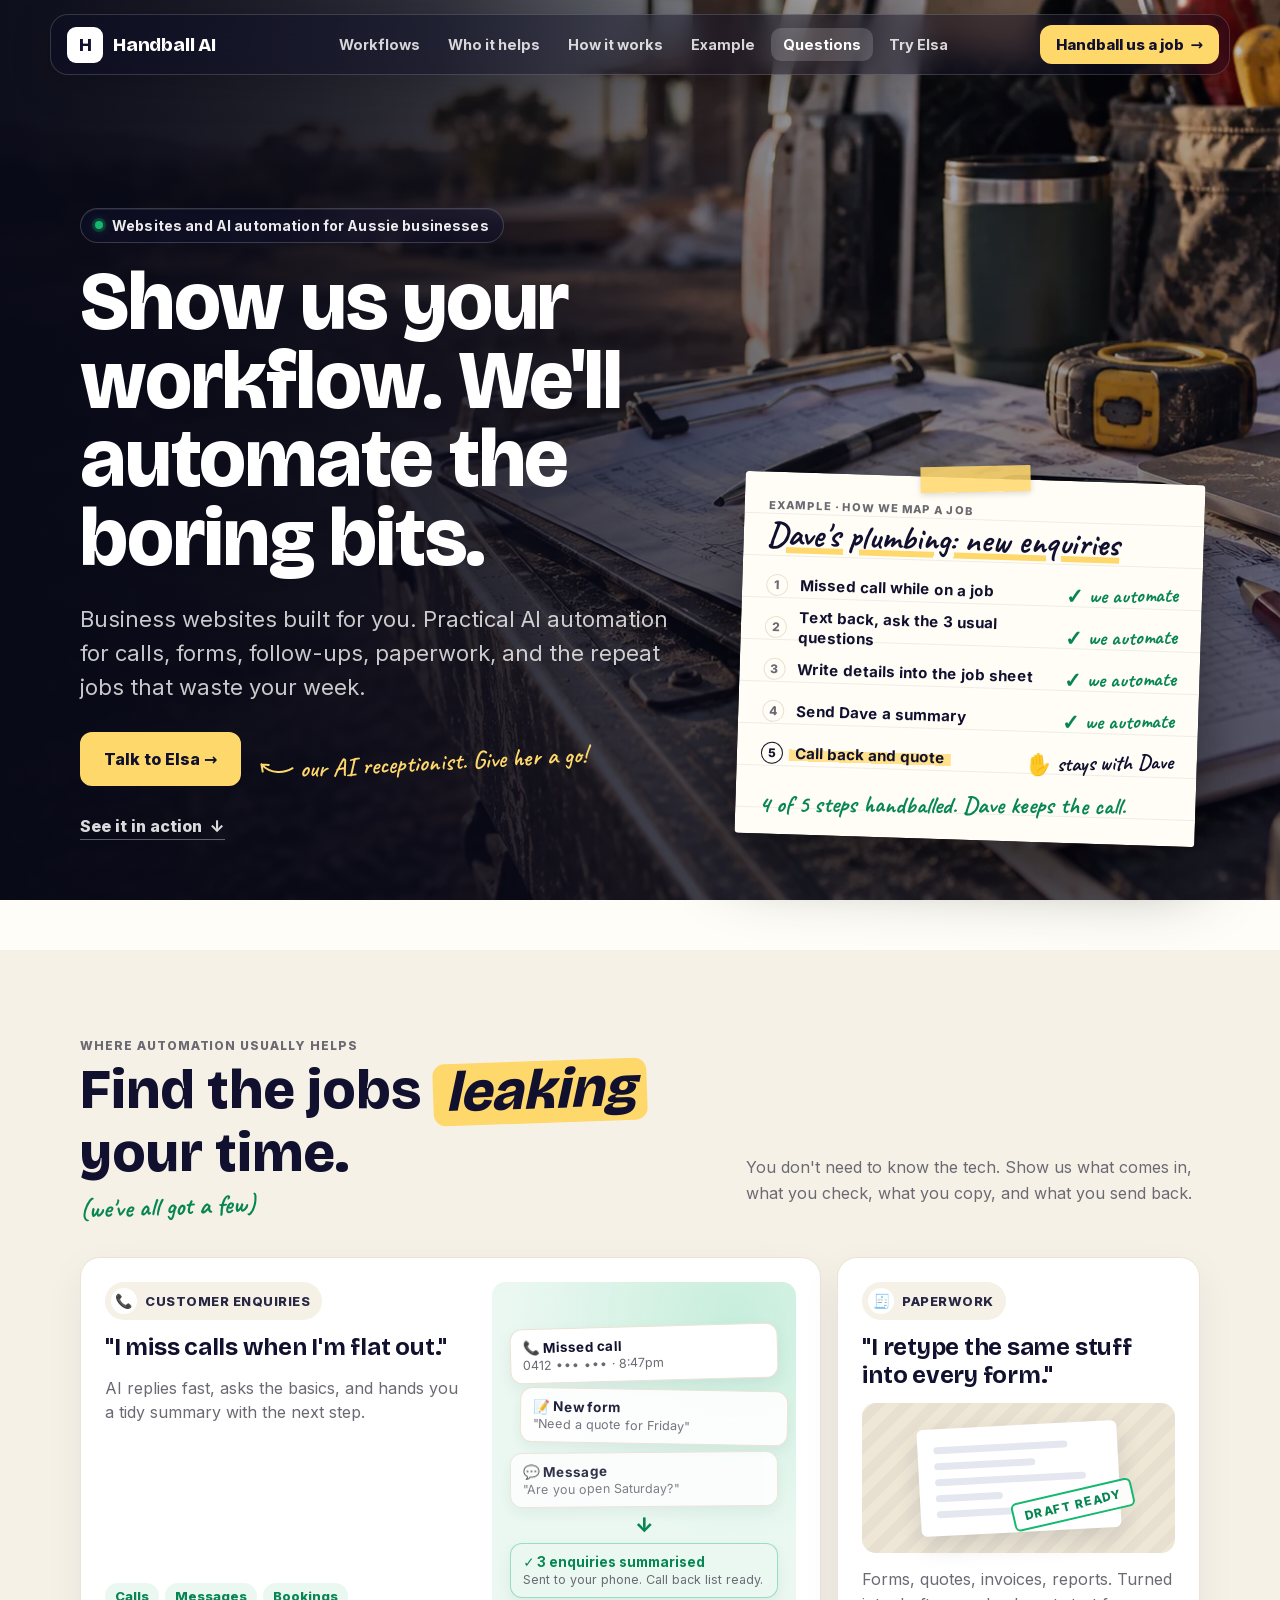
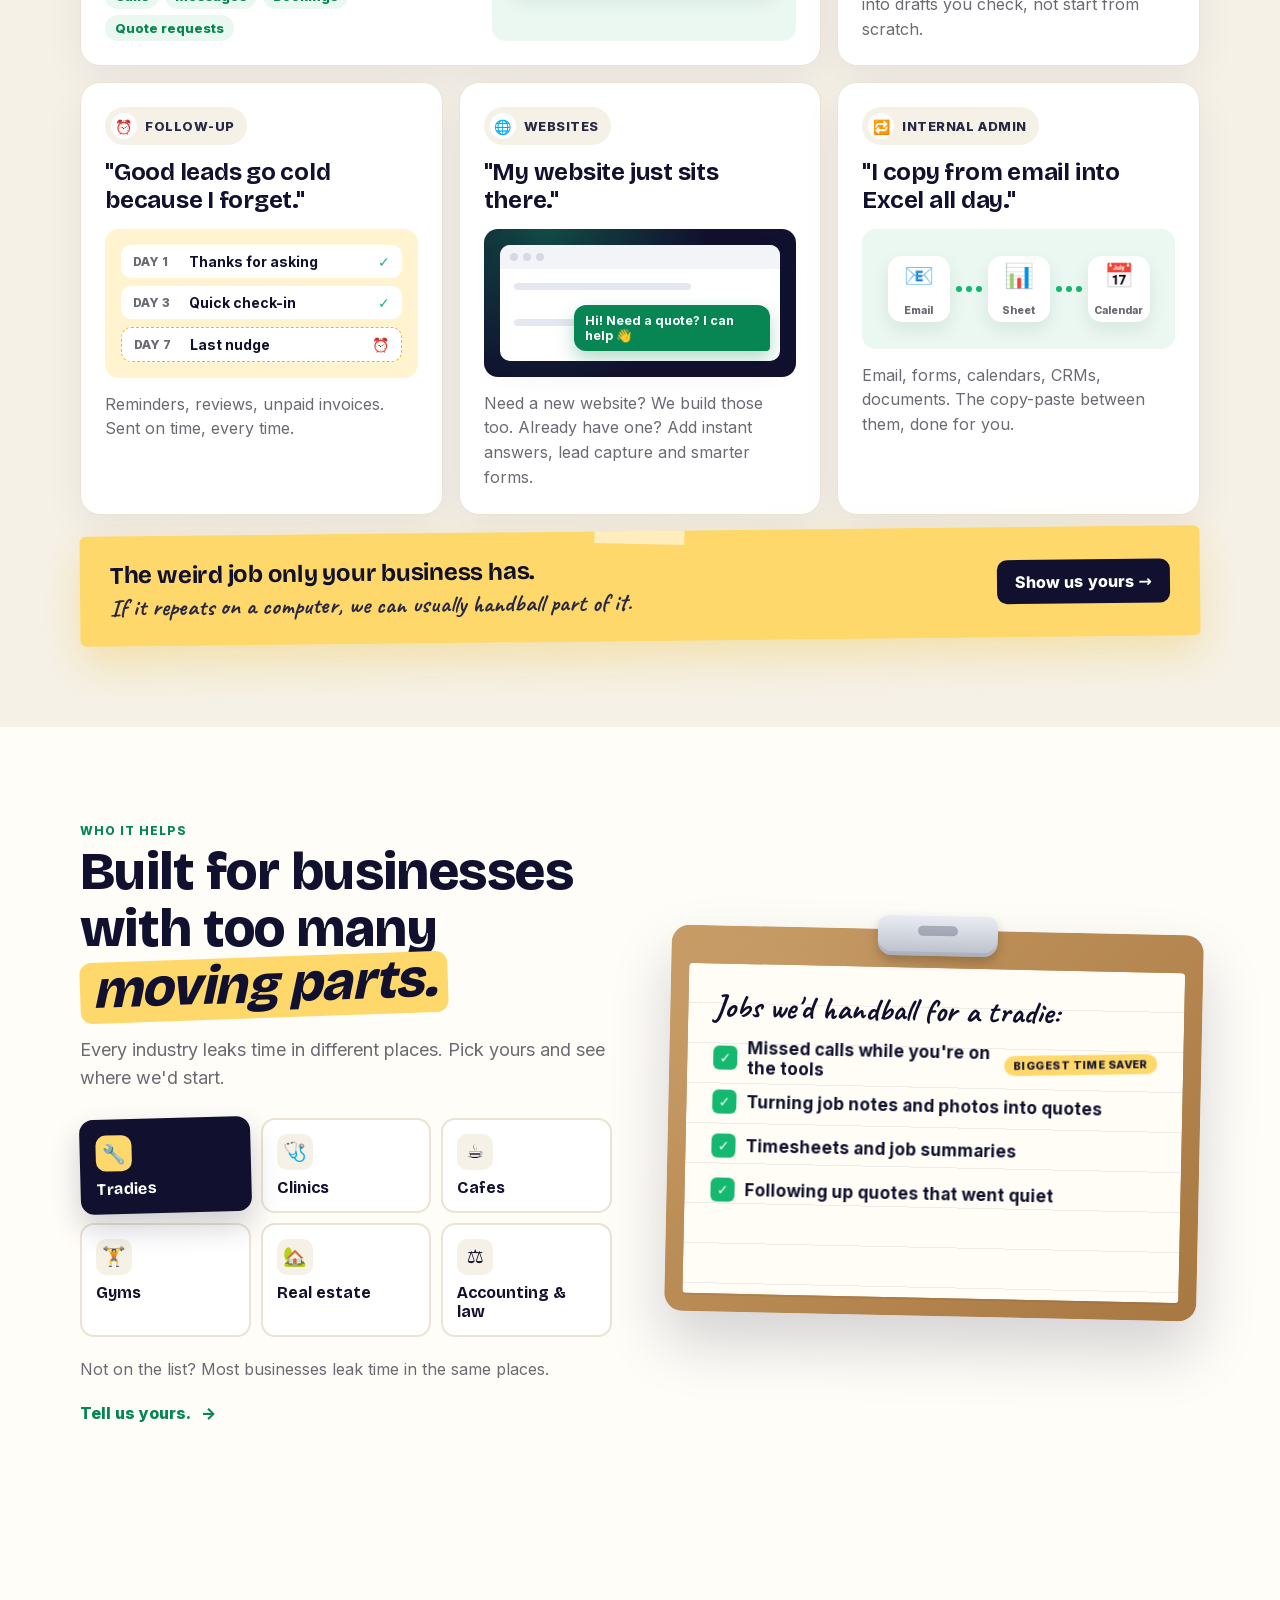
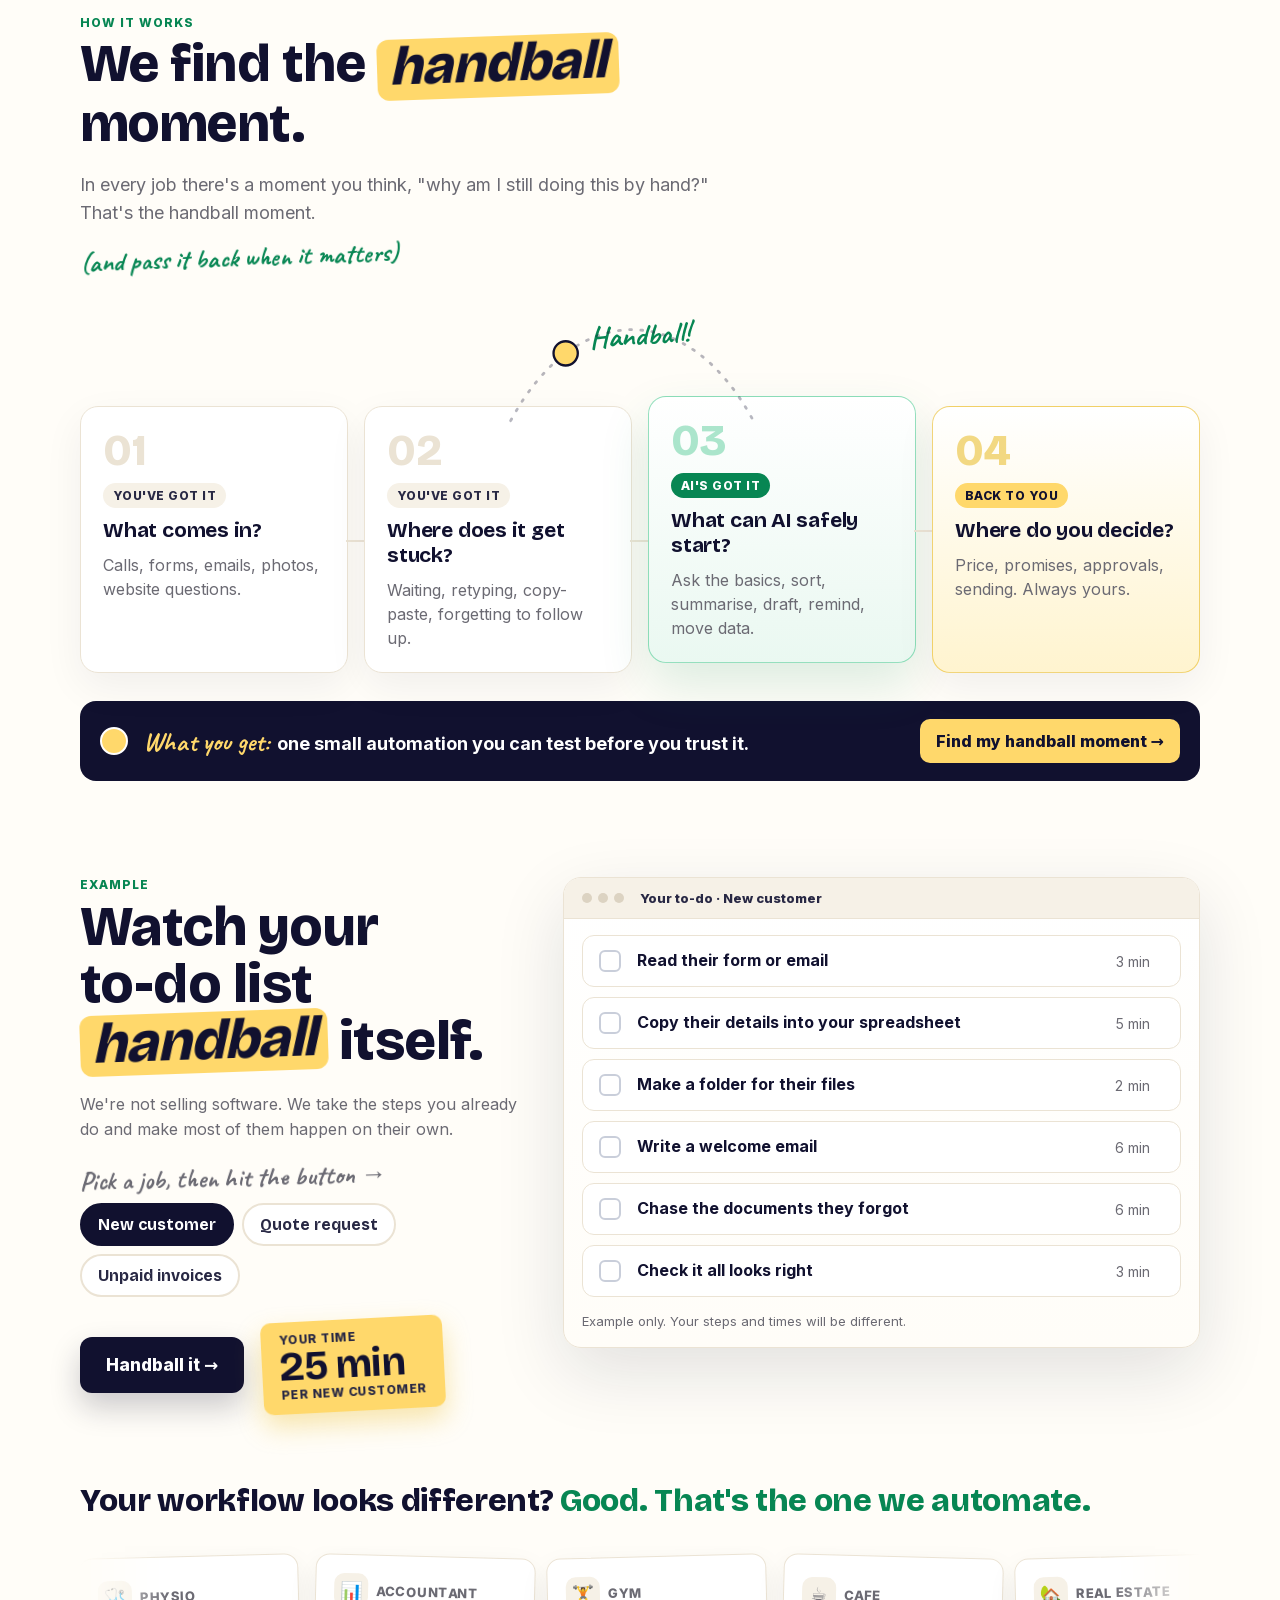
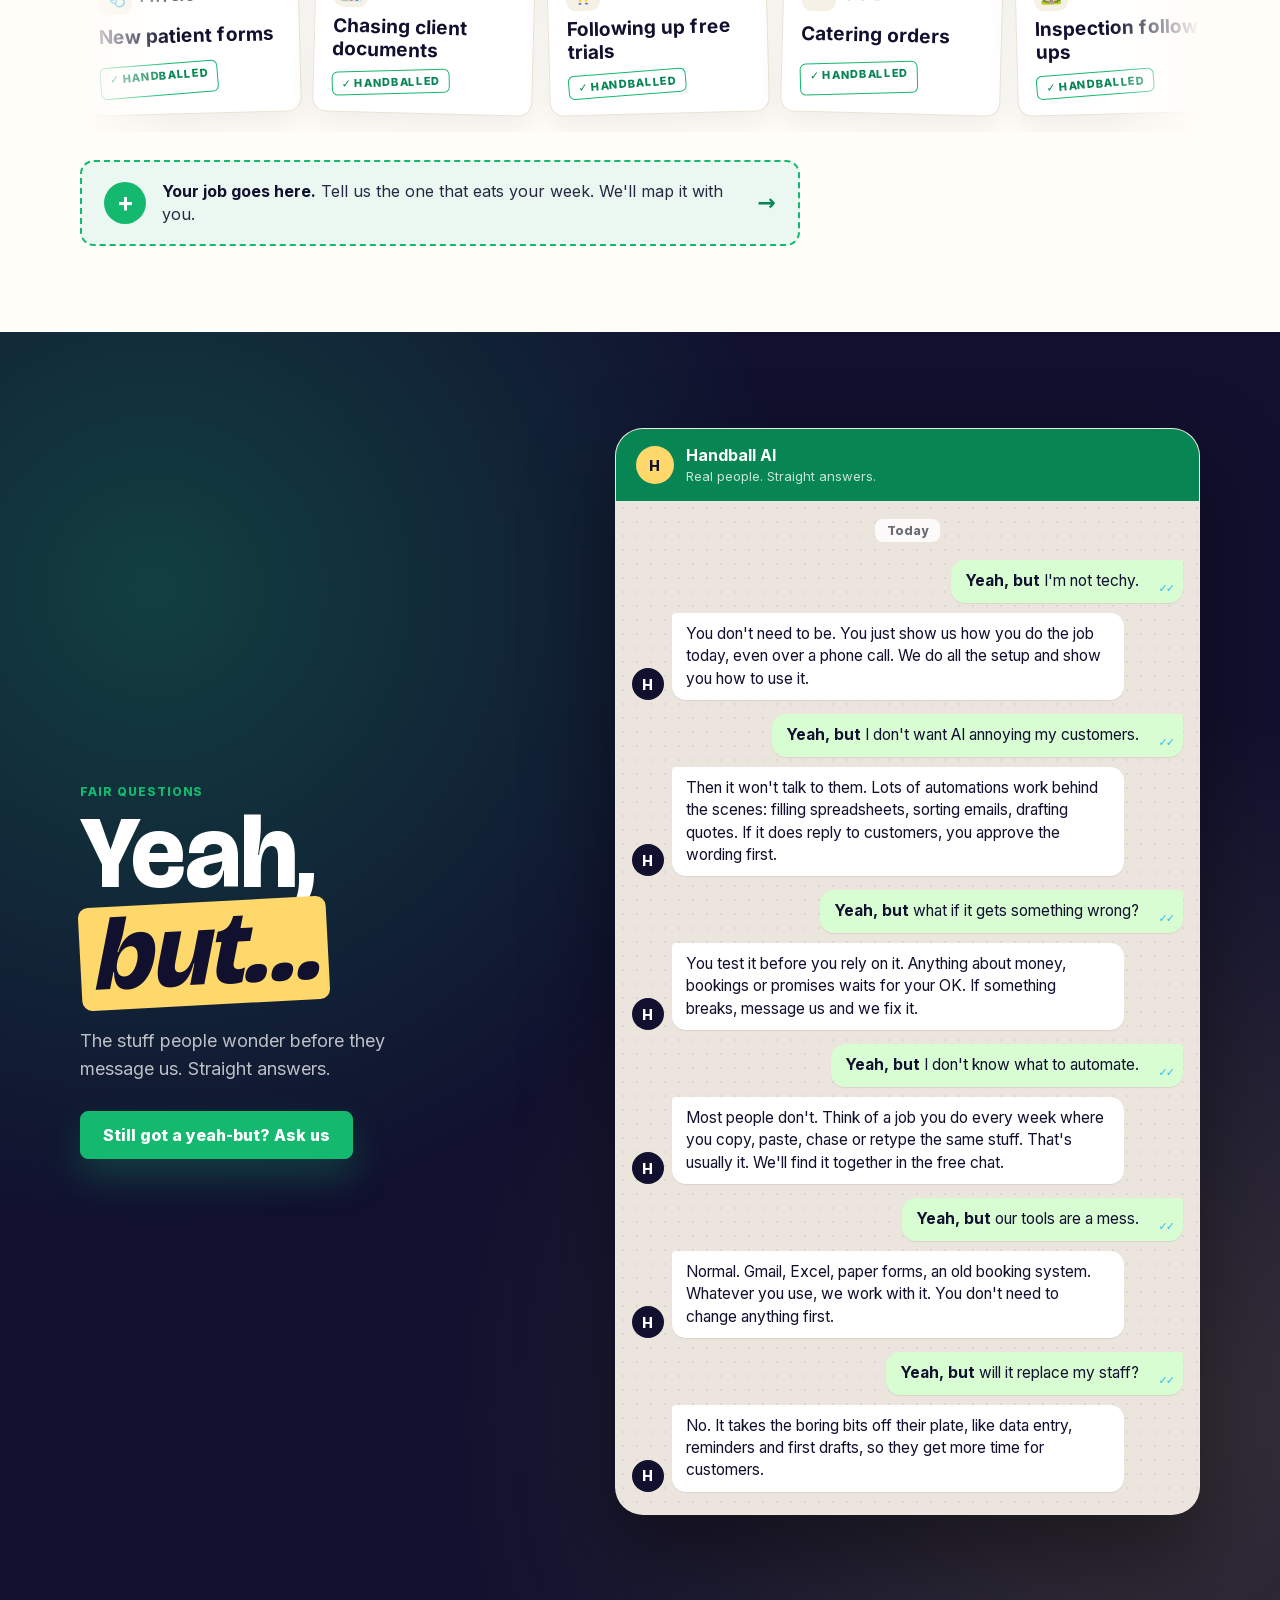
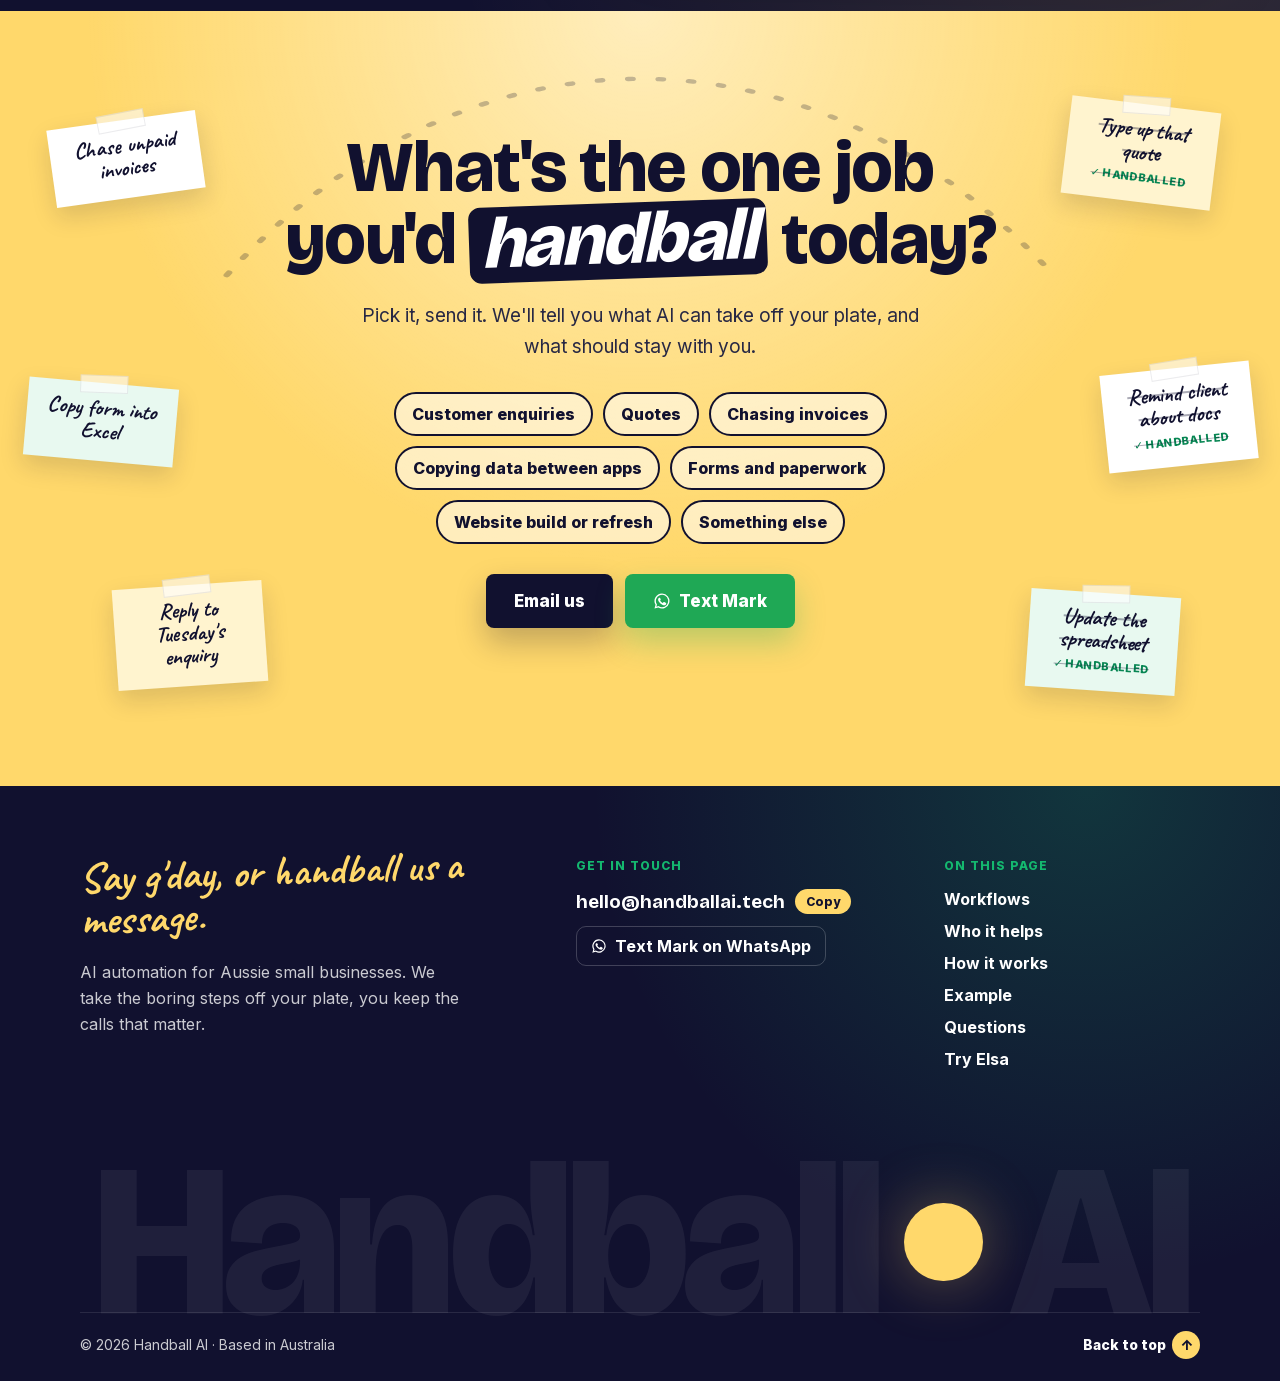
==== commit 2c6356c0: "Show #elsa when opening Elsa from the hero button" ====
--- a/site/index.html
+++ b/site/index.html
@@ -917,6 +917,7 @@
         dialog.querySelector(".voice-newtab").href = voiceUrl;
         function openElsa() {
           if (dialog.open) return;
+          if (location.hash !== "#elsa") history.replaceState(null, "", location.pathname + location.search + "#elsa");
           var frame = document.createElement("iframe");
           frame.src = voiceUrl;
           frame.title = "Handball AI voice assistant";
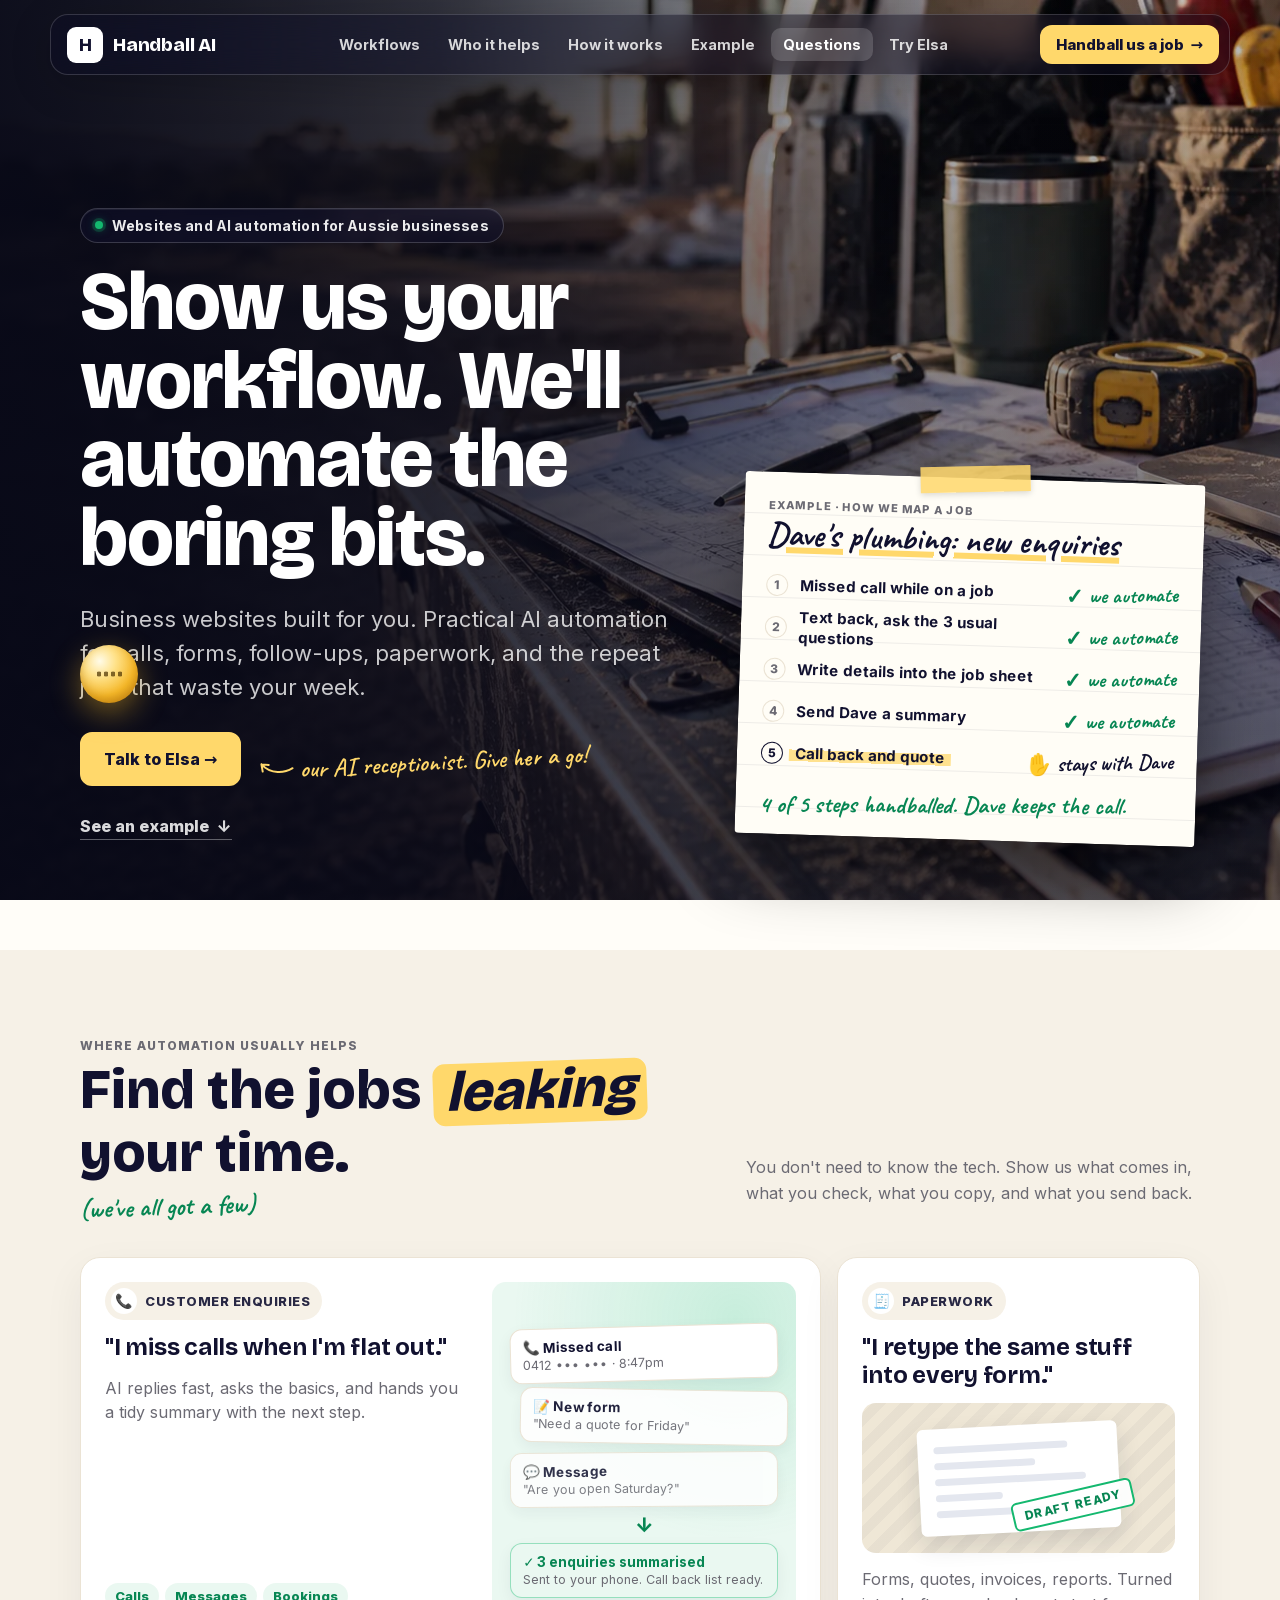
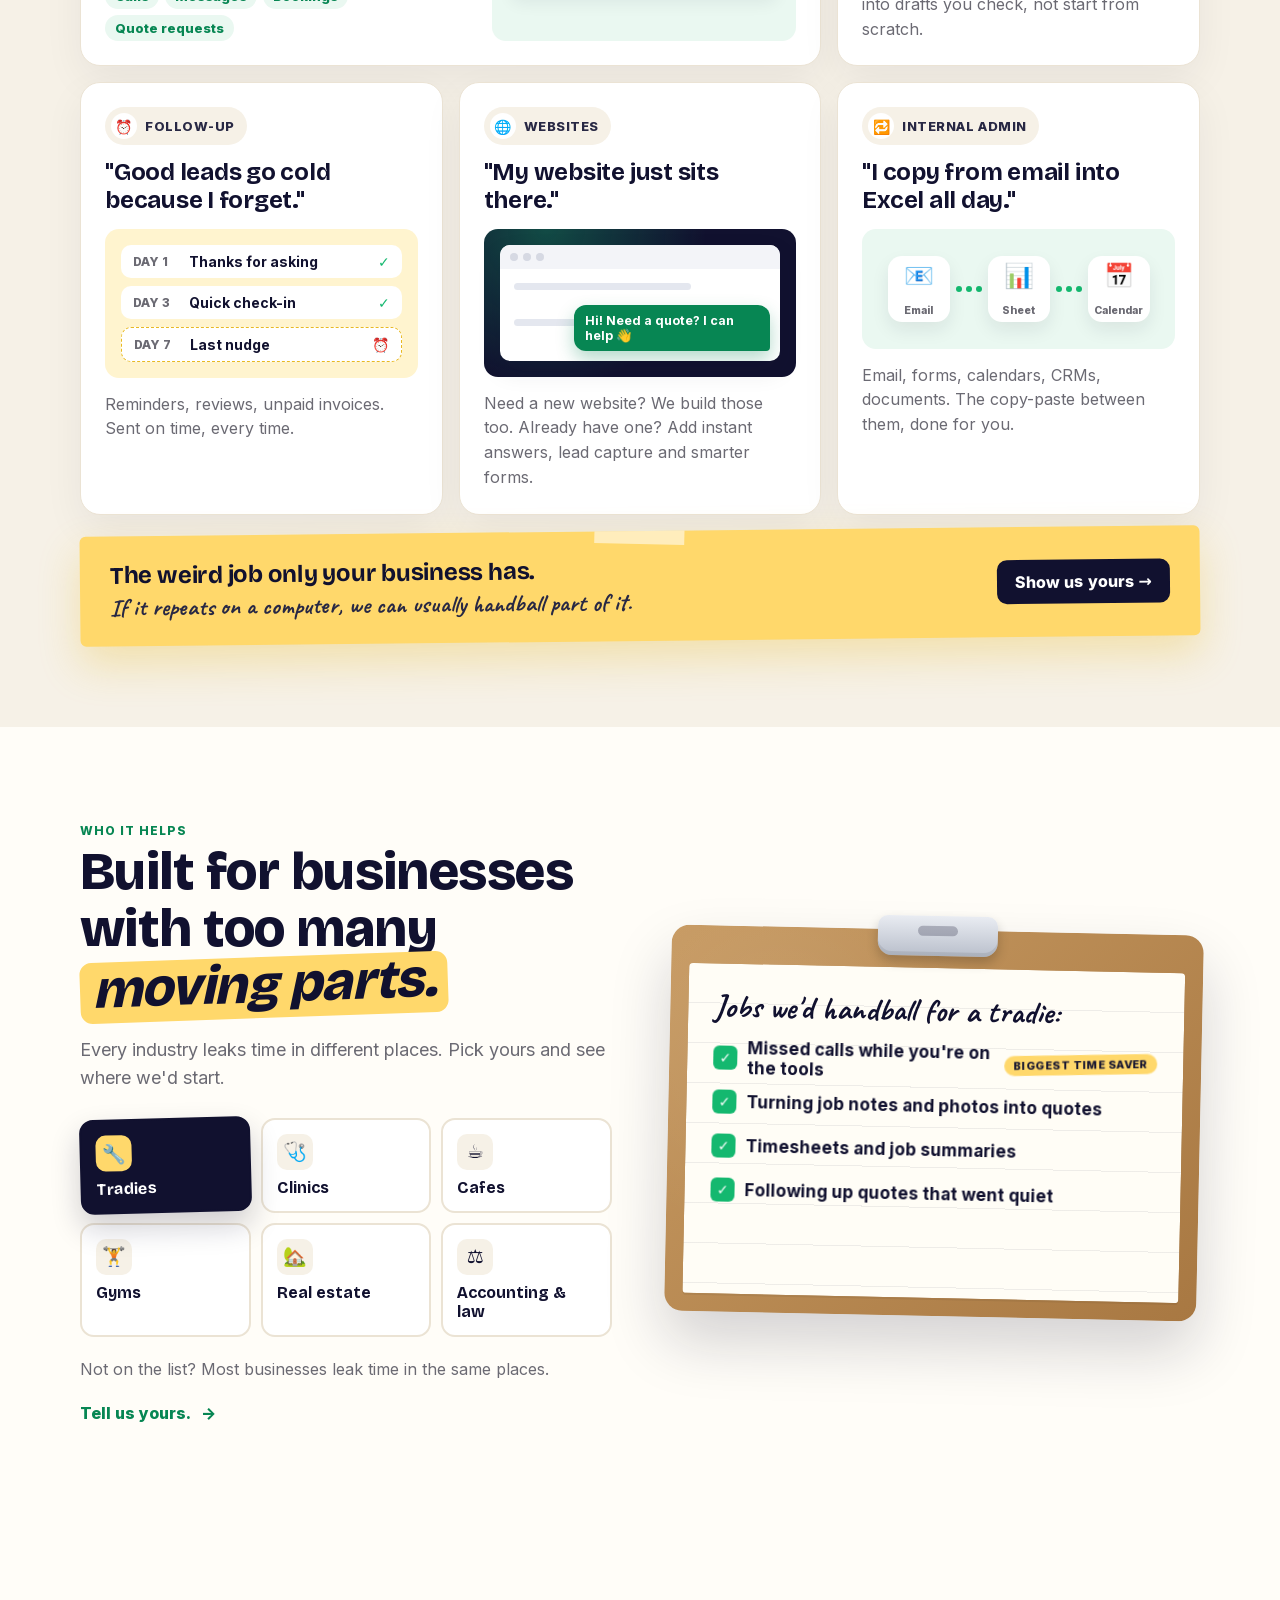
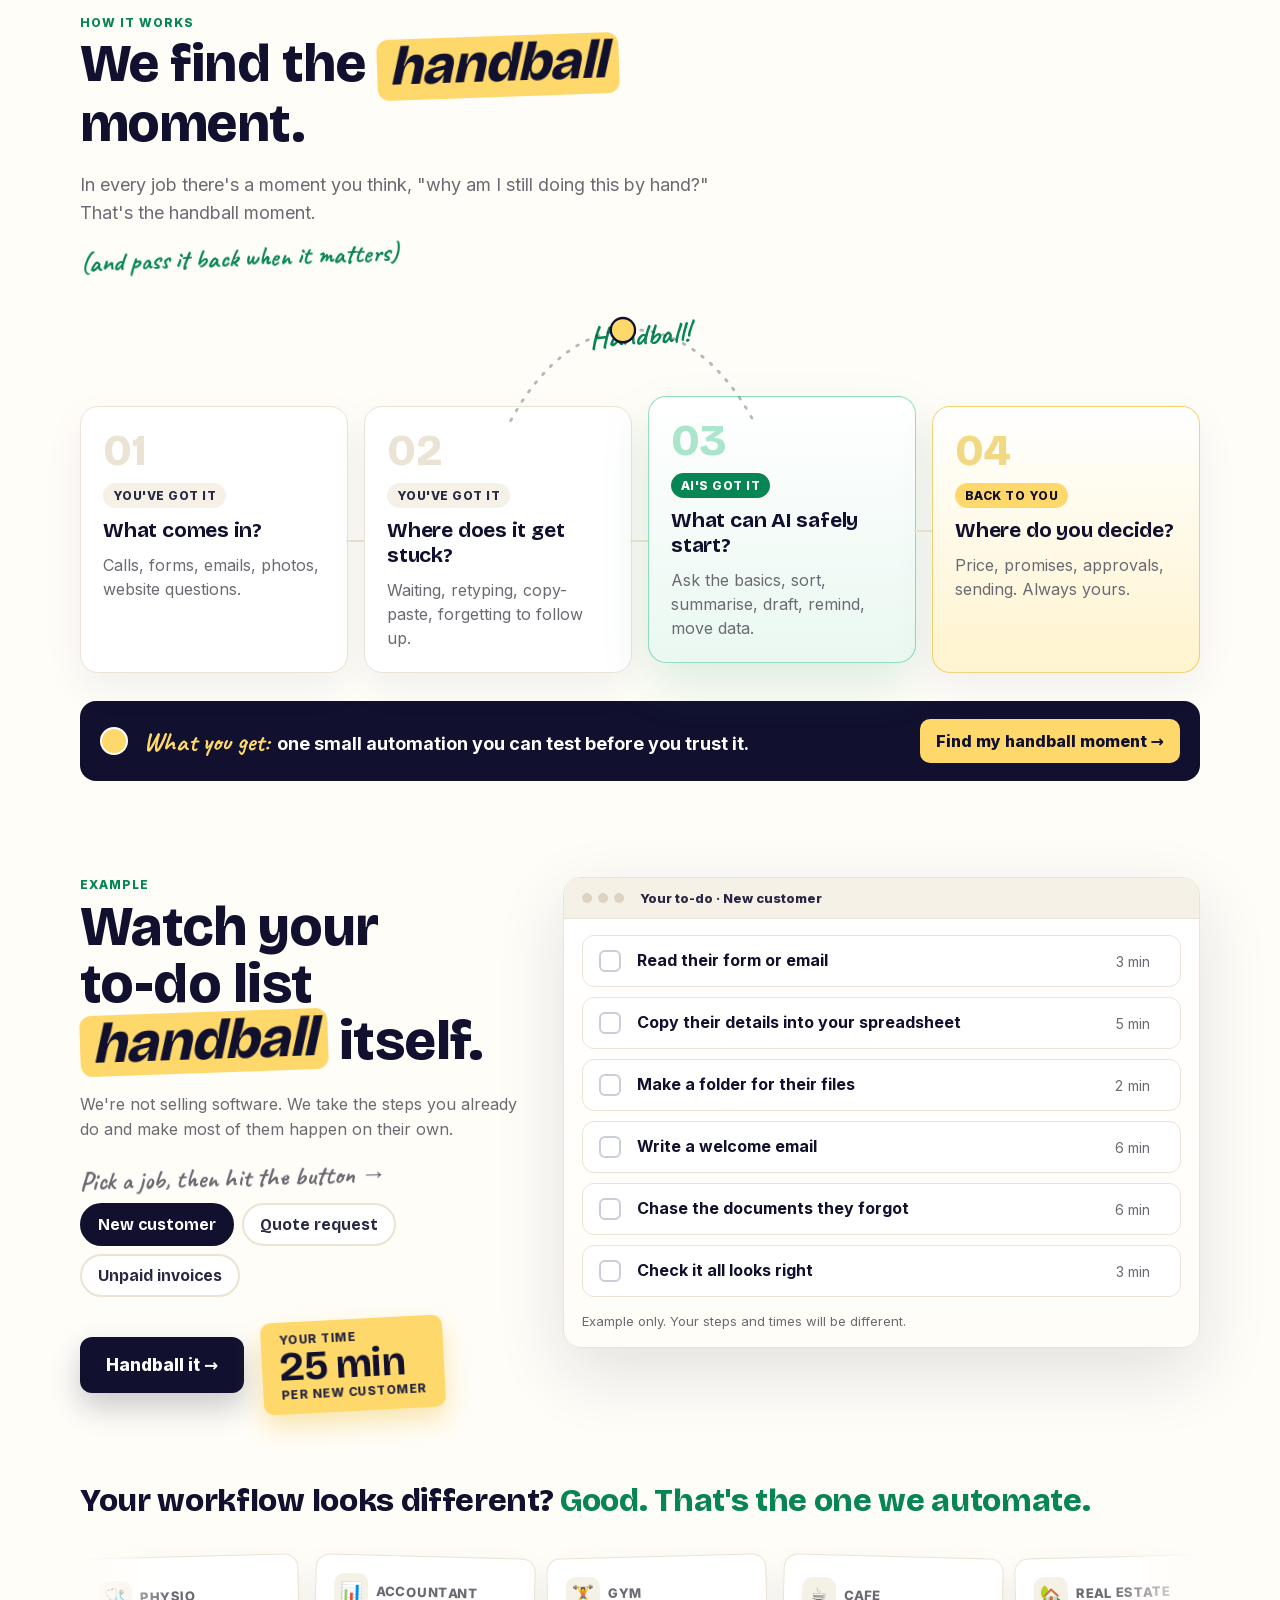
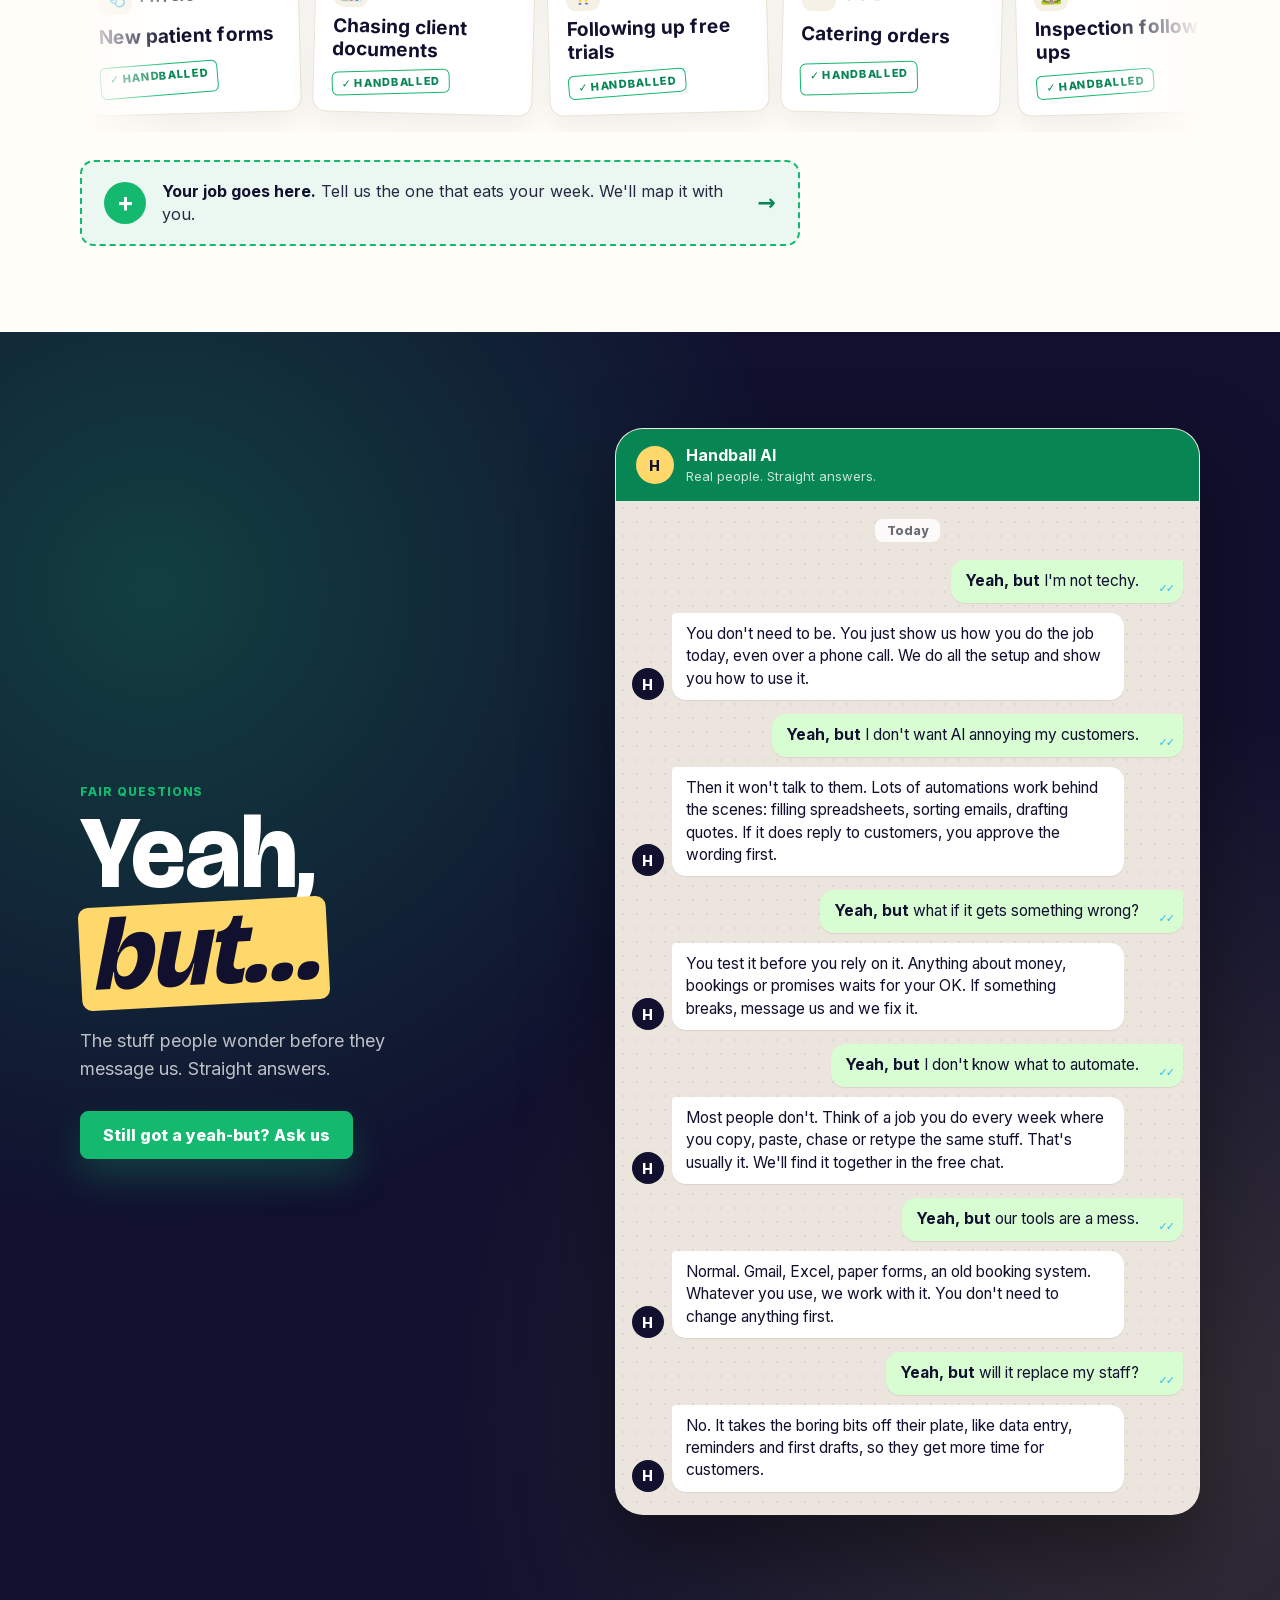
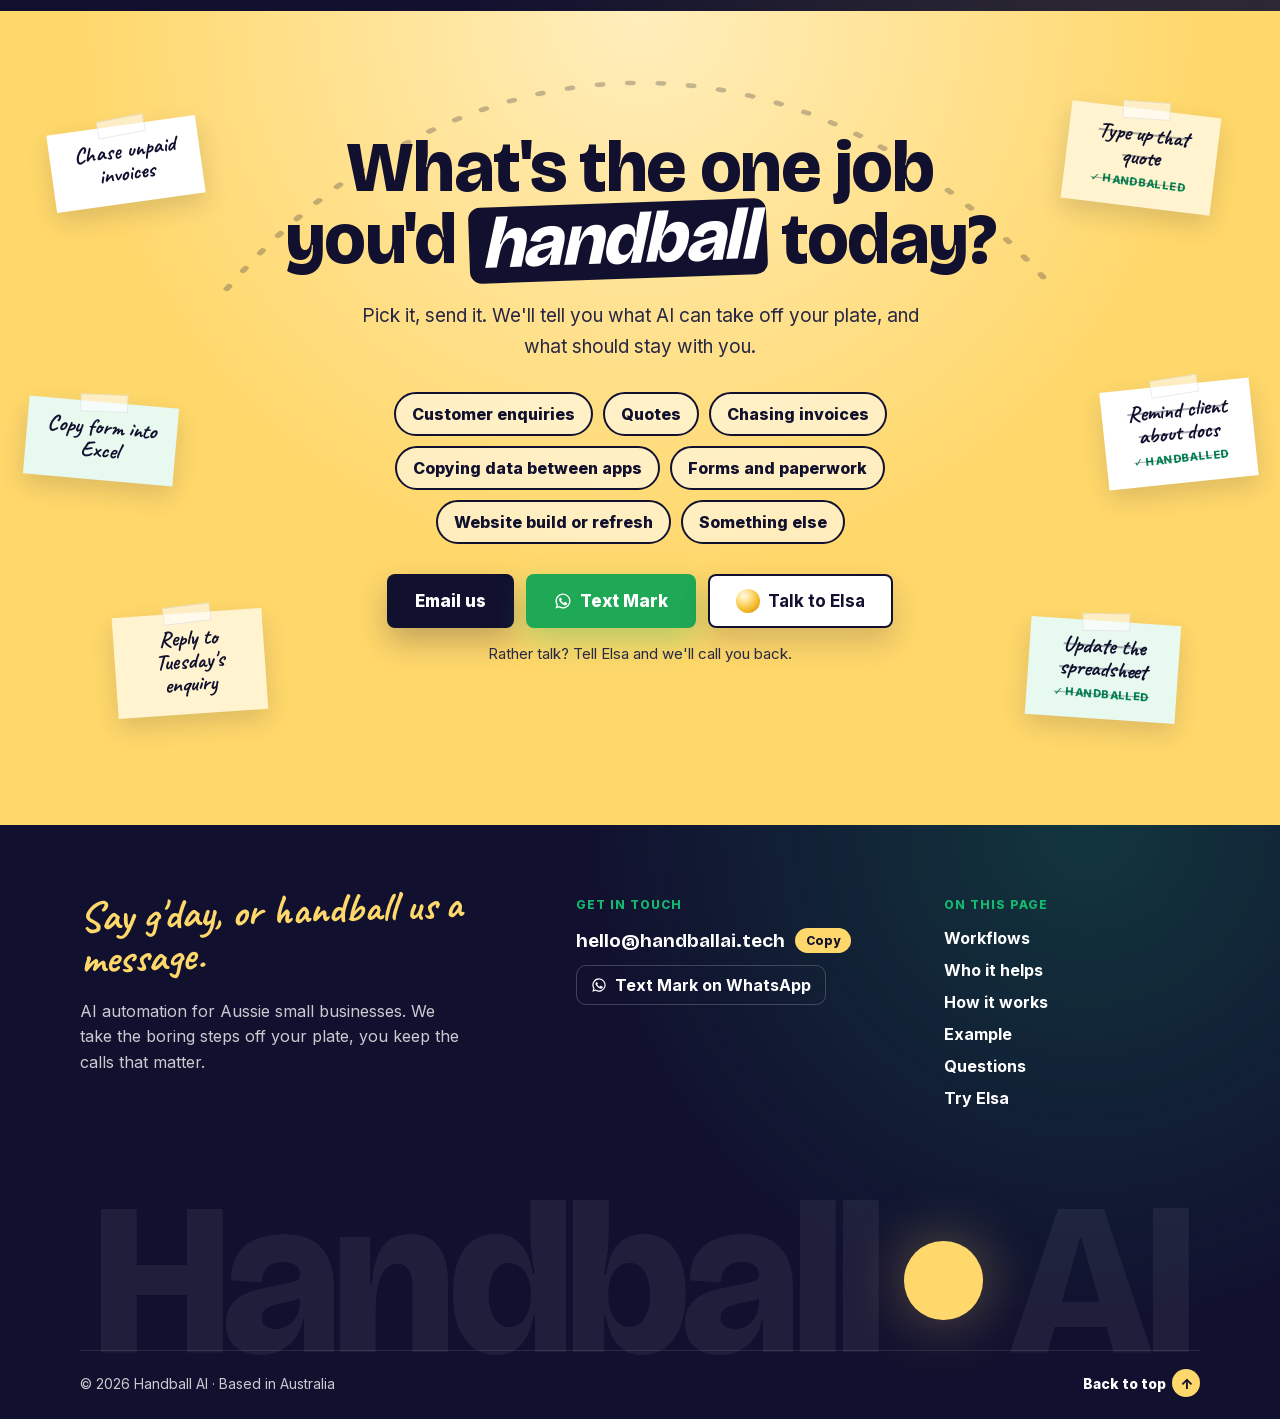
==== commit 28248d2a: "Add Elsa demo on Dave's card, greeting orb and contact Elsa button" ====
--- a/site/index.html
+++ b/site/index.html
@@ -4,6 +4,7 @@
     <meta charset="utf-8">
     <meta name="viewport" content="width=device-width, initial-scale=1">
     <script src="/assets/js/analytics.js?v=20261031-2"></script>
+    <script src="/assets/js/elsa-demo.js?v=20261110-2" defer></script>
     <title>Handball AI – Business Websites &amp; AI Automation Australia</title>
     <meta name="description" content="Handball AI sets up practical AI tools for Australian small businesses: missed enquiries, customer replies, paperwork, and handoffs.">
     <link rel="icon" href="assets/favicon.svg" type="image/svg+xml">
@@ -45,8 +46,19 @@
                 <svg class="voice-cta-curl" viewBox="0 0 44 30" aria-hidden="true" focusable="false"><path d="M41 22c-9 5-24 6-34-6M7 16l1 8M7 16l8 1" /></svg>
                 <span class="voice-cta-text">our AI receptionist. Give her a go!</span>
               </p>
-            </div>
-            <a class="hero-scroll" href="#example">See it in action <span aria-hidden="true">&darr;</span></a>
+              <div class="elsa-bubble" id="elsa-bubble" hidden>
+                <button class="elsa-bubble-open" type="button" aria-label="Elsa, our AI receptionist, says: G'day, I'm Elsa. Want to hear how I'd answer your calls? Talk to Elsa">
+                  <span class="elsa-orb" aria-hidden="true"><span class="elsa-orb-bars"><i></i><i></i><i></i><i></i></span></span>
+                  <span class="elsa-pill" aria-hidden="true">
+                    <span class="elsa-bubble-name">Elsa <span>&middot; AI receptionist</span></span>
+                    <span class="elsa-bubble-dots"><span></span><span></span><span></span></span>
+                    <span class="elsa-bubble-text" data-line="G'day, I'm Elsa. Want to hear how I'd answer your calls?" data-line-after="That was me! Want to hear how I'd answer your calls?"></span>
+                  </span>
+                </button>
+                <button class="elsa-bubble-close" type="button" aria-label="Dismiss Elsa's message">&times;</button>
+              </div>
+            </div>
+            <a class="hero-scroll" href="#example">See an example <span aria-hidden="true">&darr;</span></a>
           </div>
 
           <aside class="hero-map" aria-label="Example: mapping a plumber's enquiry workflow">
@@ -696,7 +708,9 @@
           <div class="cta-actions">
             <a class="button hbx-email" href="mailto:hello@handballai.tech?subject=Handball%20AI%20enquiry">Email us</a>
             <a class="button hbx-wa" href="https://wa.me/61404557261?text=G%27day%20Mark%2C%20I%27ve%20got%20a%20job%20I%27d%20like%20to%20handball." target="_blank" rel="noopener"><svg aria-hidden="true" viewBox="0 0 24 24" width="18" height="18"><path fill="currentColor" d="M12 2a10 10 0 0 0-8.6 15.1L2 22l5-1.3A10 10 0 1 0 12 2Zm0 18.2a8.2 8.2 0 0 1-4.2-1.2l-.3-.2-3 .8.8-2.9-.2-.3A8.2 8.2 0 1 1 12 20.2Zm4.5-6.1c-.2-.1-1.5-.7-1.7-.8-.2-.1-.4-.1-.6.1l-.8 1c-.1.2-.3.2-.5.1a6.7 6.7 0 0 1-3.3-2.9c-.2-.4.2-.4.7-1.3.1-.2 0-.3 0-.4l-.8-1.8c-.2-.5-.4-.4-.6-.4h-.5a1 1 0 0 0-.7.3 3 3 0 0 0-.9 2.2 5.2 5.2 0 0 0 1.1 2.7 11.8 11.8 0 0 0 4.5 4c1.7.7 2.3.8 3.2.6a2.7 2.7 0 0 0 1.8-1.3 2.2 2.2 0 0 0 .2-1.3c-.1-.1-.2-.2-.4-.3Z"/></svg> Text Mark</a>
-          </div>
+            <button class="button hbx-elsa" type="button" aria-haspopup="dialog" aria-controls="voice-dialog"><span class="hbx-elsa-orb" aria-hidden="true"></span>Talk to Elsa</button>
+          </div>
+          <p class="hbx-elsa-note">Rather talk? Tell Elsa and we'll call you back.</p>
           <p class="hbx-picked" aria-live="polite"></p>
         </div>
       </section>
@@ -909,6 +923,10 @@
         var button = document.querySelector(".voice-open");
         var dialog = document.getElementById("voice-dialog");
         var container = dialog.querySelector(".voice-frame");
+        var bubble = document.getElementById("elsa-bubble");
+        var card = document.querySelector(".hero-map");
+        var flyer = null, introCta = null, introStarted = false;
+        var opener = null;
         // Real site talks to real Elsa. Any other host (staging, local preview) uses the isolated staging Elsa.
         var live = location.hostname === "handballai.tech" || location.hostname === "www.handballai.tech";
         var voiceOrigin = live ? "https://voice.handballai.tech" : "https://voice-ai-receptionist-staging.handballai-au.workers.dev";
@@ -917,6 +935,8 @@
         dialog.querySelector(".voice-newtab").href = voiceUrl;
         function openElsa() {
           if (dialog.open) return;
+          opener = document.activeElement;
+          stopIntro();
           if (location.hash !== "#elsa") history.replaceState(null, "", location.pathname + location.search + "#elsa");
           var frame = document.createElement("iframe");
           frame.src = voiceUrl;
@@ -935,6 +955,155 @@
         }
         window.addEventListener("hashchange", openFromLink);
         openFromLink();
+
+        // Elsa intro, once per visit: she acts out a call on Dave's card,
+        // then her orb flies to the "Talk to Elsa" button and says hi.
+        // Opening Elsa at any point (button, menu, #elsa, bubble) stops it straight away.
+        var calm = window.matchMedia("(prefers-reduced-motion: reduce)").matches;
+        function introSeen(mark) {
+          try {
+            if (mark) sessionStorage.setItem("elsa-intro", "1");
+            return sessionStorage.getItem("elsa-intro") === "1";
+          } catch (_) { return false; }
+        }
+        function stopIntro() {
+          introStarted = true;
+          introSeen(true);
+          if (window.handballElsaDemo) window.handballElsaDemo.stop();
+          if (flyer) { flyer.remove(); flyer = null; }
+          if (introCta) { introCta.remove(); introCta = null; }
+          dismissBubble();
+        }
+        function dismissBubble() {
+          bubble.classList.remove("is-in", "is-landed", "is-buzz", "is-open", "is-typing", "is-talking");
+          bubble.hidden = true;
+        }
+        function bubbleFits() {
+          // The bubble's landing spot must be fully visible, below the sticky header.
+          bubble.hidden = false;
+          var spot = bubble.getBoundingClientRect();
+          bubble.hidden = true;
+          var header = document.querySelector(".site-header");
+          var top = header ? header.getBoundingClientRect().bottom : 0;
+          return spot.top > top && button.getBoundingClientRect().bottom < window.innerHeight;
+        }
+        function typeLine(el, line, done) {
+          var i = 0;
+          (function next() {
+            if (bubble.hidden) return;
+            el.textContent = line.slice(0, ++i);
+            if (i < line.length) setTimeout(next, /[,.?!]/.test(line[i - 1]) ? 220 : 32);
+            else done();
+          })();
+        }
+        function later(ms, step) {
+          setTimeout(function () { if (!bubble.hidden) step(); }, ms);
+        }
+        function showBubble(landed) {
+          if (dialog.open) return;
+          var text = bubble.querySelector(".elsa-bubble-text");
+          var line = text.getAttribute(landed ? "data-line-after" : "data-line");
+          var list = bubble.classList;
+          bubble.hidden = false;
+          if (calm) {
+            text.textContent = line;
+            list.add("is-in", "is-open");
+            return;
+          }
+          if (landed) {
+            list.add("is-in", "is-landed");
+            later(150, function () { list.add("is-open", "is-typing"); });
+            later(1000, talk);
+          } else {
+            requestAnimationFrame(function () { list.add("is-in"); });
+            later(550, function () { list.add("is-buzz"); });
+            later(1150, function () { list.add("is-open", "is-typing"); });
+            later(2150, talk);
+          }
+          function talk() {
+            list.remove("is-typing");
+            list.add("is-talking");
+            typeLine(text, line, function () { list.remove("is-talking"); });
+          }
+        }
+        function flyToButton() {
+          var from = card.getBoundingClientRect();
+          bubble.hidden = false;
+          var to = bubble.querySelector(".elsa-orb").getBoundingClientRect();
+          bubble.hidden = true;
+          var x0 = from.left + from.width / 2 - 23, y0 = from.top + from.height / 2 - 23;
+          var dx = to.left + to.width / 2 - 23 - x0, dy = to.top + to.height / 2 - 23 - y0;
+          flyer = document.createElement("span");
+          flyer.className = "elsa-flyer";
+          flyer.style.left = x0 + "px";
+          flyer.style.top = y0 + "px";
+          document.body.appendChild(flyer);
+          flyer.animate([
+            { transform: "scale(0)" },
+            { transform: "scale(1)", offset: 0.2 },
+            { transform: "translate(" + dx * 0.5 + "px," + (dy * 0.5 - 120) + "px) scale(1.15)", offset: 0.6 },
+            { transform: "translate(" + dx + "px," + dy + "px) scale(1.26)" }
+          ], { duration: 1200, easing: "ease-in-out", fill: "forwards" }).finished.then(function () {
+            if (!flyer) return;
+            flyer.remove();
+            flyer = null;
+            showBubble(true);
+          });
+        }
+        function showIntroCta() {
+          // Phones: the button is off screen by now, so invite them right under the card.
+          introCta = document.createElement("button");
+          introCta.type = "button";
+          introCta.className = "ed-cta";
+          introCta.innerHTML = '<span class="ed-cta-orb"></span>Hear Elsa yourself <span aria-hidden="true">&rarr;</span>';
+          introCta.addEventListener("click", function () {
+            openElsa();
+            if (window.handballAnalytics) window.handballAnalytics.capture("elsa_opened");
+          });
+          card.appendChild(introCta);
+        }
+        function startIntro() {
+          if (introStarted || introSeen() || dialog.open || location.hash === "#elsa") return;
+          introStarted = true;
+          if (calm || !window.handballElsaDemo) { introSeen(true); showBubble(false); return; }
+          window.handballElsaDemo.play(card).then(function (result) {
+            if (result !== "done" || dialog.open) return;
+            // Only counts as seen once watched to the end. Leave halfway and it plays again next visit.
+            introSeen(true);
+            if (bubbleFits()) flyToButton(); else showIntroCta();
+          });
+        }
+        bubble.querySelector(".elsa-bubble-open").addEventListener("click", function () {
+          openElsa();
+          if (window.handballAnalytics) window.handballAnalytics.capture("elsa_opened");
+        });
+        bubble.querySelector(".elsa-bubble-close").addEventListener("click", dismissBubble);
+        var contactElsa = document.querySelector(".hbx-elsa");
+        if (contactElsa) contactElsa.addEventListener("click", function () {
+          openElsa();
+          if (window.handballAnalytics) window.handballAnalytics.capture("elsa_opened");
+        });
+        // Start 2.5s after landing, once Dave's card is properly on screen.
+        // Pause while the card is scrolled away (or the tab is hidden), carry on when it's back.
+        var introReady = false, cardInView = false, cardShowing = true;
+        function syncDemo() {
+          var demo = window.handballElsaDemo;
+          if (!demo) return;
+          if (cardShowing && !document.hidden) demo.resume(); else demo.pause();
+        }
+        setTimeout(function () { introReady = true; if (cardInView) startIntro(); }, 2500);
+        if ("IntersectionObserver" in window) {
+          new IntersectionObserver(function (entries) {
+            var ratio = entries[0].intersectionRatio;
+            cardInView = ratio >= 0.6;
+            cardShowing = ratio >= 0.3;
+            if (cardInView && introReady) startIntro();
+            syncDemo();
+          }, { threshold: [0, 0.3, 0.6] }).observe(card);
+        } else {
+          cardInView = true;
+        }
+        document.addEventListener("visibilitychange", syncDemo);
         dialog.querySelector(".voice-close").addEventListener("click", function () { dialog.close(); });
         window.addEventListener("message", function (event) {
           var frame = container.querySelector("iframe");
@@ -949,7 +1118,8 @@
           container.replaceChildren();
           document.documentElement.classList.remove("voice-is-open");
           if (location.hash === "#elsa") history.replaceState(null, "", location.pathname + location.search);
-          button.focus({ preventScroll: true });
+          var back = opener && opener !== document.body && opener.isConnected ? opener : button;
+          back.focus({ preventScroll: true });
         });
       })();
     </script>
--- a/site/assets/css/styles.css
+++ b/site/assets/css/styles.css
@@ -1961,6 +1961,36 @@
   box-shadow: 0 14px 30px rgba(31, 168, 85, 0.3);
 }
 
+/* Talk to Elsa: same popup as the hero button */
+.hbx-elsa {
+  color: var(--ink);
+  background: #fff;
+  box-shadow: 0 14px 30px rgba(17, 17, 47, 0.18), inset 0 0 0 2px var(--ink);
+  font-weight: 700;
+  cursor: pointer;
+}
+.hbx-elsa:hover { background: #fffbea; }
+.hbx-elsa-orb {
+  width: 24px;
+  height: 24px;
+  border-radius: 50%;
+  background: radial-gradient(circle at 34% 28%, #fffbe8 0%, #ffe28a 28%, #f5b829 62%, #c9860f 100%);
+  box-shadow: 0 0 0 0 rgba(245, 184, 41, 0.5);
+  animation: hbx-elsa-pulse 2.4s ease-out infinite;
+}
+@keyframes hbx-elsa-pulse {
+  0% { box-shadow: 0 0 0 0 rgba(245, 184, 41, 0.55); }
+  70%, 100% { box-shadow: 0 0 0 9px rgba(245, 184, 41, 0); }
+}
+.final-cta.hbx .hbx-elsa-note {
+  margin: 14px auto 0;
+  color: var(--ink-soft);
+  font-size: 15px;
+}
+@media (prefers-reduced-motion: reduce) {
+  .hbx-elsa-orb { animation: none; }
+}
+
 .final-cta.hbx .hbx-picked {
   min-height: 22px;
   margin: 16px auto 0;
@@ -2061,6 +2091,8 @@
   .cta-actions {
     flex-direction: column;
   }
+
+  .cta-actions .hbx-elsa { order: -1; }
 
   .hbx-job {
     padding: 9px 14px;
@@ -4272,6 +4304,310 @@
   .voice-open-arrow, .voice-cta-curl, .voice-cta-text { animation: none; }
 }
 
+/* Elsa greeting: her gold orb pops up above the hero button, buzzes like a phone,
+   a glass pill stretches out of it, and sound bars move in the orb while she "talks". */
+.voice-cta { position: relative; }
+.elsa-bubble {
+  position: absolute;
+  left: 0;
+  bottom: calc(100% + 16px);
+  z-index: 5;
+  width: min(370px, calc(100vw - 32px));
+}
+.elsa-bubble[hidden] { display: none; }
+.elsa-bubble-open {
+  display: flex;
+  align-items: center;
+  width: 100%;
+  padding: 0;
+  border: 0;
+  background: none;
+  color: #fff;
+  font: inherit;
+  text-align: left;
+  cursor: pointer;
+}
+.elsa-bubble-open:focus-visible { outline: 2px solid #ffd873; outline-offset: 4px; border-radius: 30px; }
+
+/* The orb: Elsa's "face" */
+.elsa-orb {
+  position: relative;
+  z-index: 2;
+  flex: none;
+  display: grid;
+  place-items: center;
+  width: 58px;
+  height: 58px;
+  border-radius: 50%;
+  background: radial-gradient(circle at 34% 28%, #fffbe8 0%, #ffe28a 28%, #f5b829 62%, #c9860f 100%);
+  box-shadow: 0 0 0 0 rgba(255, 216, 107, 0.5), 0 10px 30px rgba(245, 184, 41, 0.45), inset 0 -4px 10px rgba(150, 90, 0, 0.35);
+  scale: 0;
+}
+.elsa-bubble.is-in .elsa-orb {
+  animation: elsa-pop 0.5s cubic-bezier(0.3, 1.6, 0.5, 1) forwards, elsa-breathe 2.4s ease-out 0.5s infinite;
+}
+.elsa-bubble.is-in.is-buzz .elsa-orb {
+  animation: elsa-pop 0.5s cubic-bezier(0.3, 1.6, 0.5, 1) forwards, elsa-breathe 2.4s ease-out 0.5s infinite, elsa-buzz 0.6s ease-in-out;
+}
+.elsa-orb-bars { display: flex; align-items: center; gap: 3px; height: 22px; }
+.elsa-orb-bars i {
+  width: 4px;
+  height: 22px;
+  border-radius: 2px;
+  background: #4a3000;
+  opacity: 0.7;
+  scale: 1 0.22;
+  transition: scale 0.3s ease;
+}
+.elsa-bubble.is-talking .elsa-orb-bars i { animation: elsa-bar 0.7s ease-in-out infinite; }
+.elsa-bubble.is-talking .elsa-orb-bars i:nth-child(2) { animation-duration: 0.55s; animation-delay: 0.1s; }
+.elsa-bubble.is-talking .elsa-orb-bars i:nth-child(3) { animation-duration: 0.8s; animation-delay: 0.2s; }
+.elsa-bubble.is-talking .elsa-orb-bars i:nth-child(4) { animation-duration: 0.6s; animation-delay: 0.05s; }
+
+/* The glass pill that stretches out of the orb */
+.elsa-pill {
+  position: relative;
+  z-index: 1;
+  flex: 1;
+  display: grid;
+  gap: 2px;
+  min-width: 0;
+  margin-left: -22px;
+  padding: 12px 40px 12px 34px;
+  border: 1px solid rgba(255, 216, 107, 0.45);
+  border-radius: 26px;
+  background: linear-gradient(135deg, rgba(255, 255, 255, 0.14), rgba(255, 255, 255, 0.03)), rgba(17, 22, 44, 0.72);
+  -webkit-backdrop-filter: blur(14px) saturate(150%);
+  backdrop-filter: blur(14px) saturate(150%);
+  box-shadow: 0 16px 40px rgba(0, 0, 0, 0.35), inset 0 1px 0 rgba(255, 255, 255, 0.18);
+  opacity: 0;
+  transform: scaleX(0);
+  transform-origin: left center;
+  transition: transform 0.45s cubic-bezier(0.2, 0.9, 0.25, 1.15), opacity 0.2s ease, border-color 0.2s ease;
+}
+.elsa-bubble.is-open .elsa-pill { opacity: 1; transform: none; }
+.elsa-bubble-open:hover .elsa-pill { border-color: rgba(255, 216, 107, 0.85); }
+.elsa-bubble-name { color: #ffd873; font-size: 12px; font-weight: 700; letter-spacing: 0.04em; }
+.elsa-bubble-name span { color: #aeb7d6; font-weight: 500; }
+.elsa-bubble-text { min-height: 2.8em; font-size: 15px; line-height: 1.4; }
+.elsa-bubble-dots { display: none; align-items: center; gap: 4px; height: 2.8em; }
+.elsa-bubble.is-typing .elsa-bubble-dots { display: flex; }
+.elsa-bubble.is-typing .elsa-bubble-text { display: none; }
+.elsa-bubble-dots span {
+  width: 7px;
+  height: 7px;
+  border-radius: 50%;
+  background: #aeb7d6;
+  animation: elsa-dot 1s ease-in-out infinite;
+}
+.elsa-bubble-dots span:nth-child(2) { animation-delay: 0.15s; }
+.elsa-bubble-dots span:nth-child(3) { animation-delay: 0.3s; }
+
+/* Close button sits on the pill's corner, only once the pill is out */
+.elsa-bubble-close {
+  position: absolute;
+  top: -10px;
+  right: -6px;
+  z-index: 3;
+  width: 30px;
+  height: 30px;
+  border: 1px solid rgba(255, 216, 107, 0.45);
+  border-radius: 50%;
+  background: #141b33;
+  color: #d5dbef;
+  font-size: 18px;
+  line-height: 1;
+  cursor: pointer;
+  opacity: 0;
+  pointer-events: none;
+  transition: opacity 0.2s ease 0.3s;
+}
+.elsa-bubble.is-open .elsa-bubble-close { opacity: 1; pointer-events: auto; }
+.elsa-bubble-close:hover { background: #242a3c; color: #fff; }
+.elsa-bubble-close:focus-visible { outline: 2px solid #ffd873; outline-offset: 2px; }
+
+@keyframes elsa-pop { from { scale: 0; } to { scale: 1; } }
+@keyframes elsa-buzz {
+  0%, 100% { rotate: 0deg; }
+  15% { rotate: -14deg; }
+  30% { rotate: 12deg; }
+  45% { rotate: -9deg; }
+  60% { rotate: 6deg; }
+  75% { rotate: -3deg; }
+}
+@keyframes elsa-breathe {
+  0% { box-shadow: 0 0 0 0 rgba(255, 216, 107, 0.5), 0 10px 30px rgba(245, 184, 41, 0.45), inset 0 -4px 10px rgba(150, 90, 0, 0.35); }
+  70%, 100% { box-shadow: 0 0 0 14px rgba(255, 216, 107, 0), 0 10px 30px rgba(245, 184, 41, 0.45), inset 0 -4px 10px rgba(150, 90, 0, 0.35); }
+}
+@keyframes elsa-bar {
+  0%, 100% { scale: 1 0.22; }
+  50% { scale: 1 1; }
+}
+@keyframes elsa-dot {
+  0%, 60%, 100% { transform: translateY(0); opacity: 0.5; }
+  30% { transform: translateY(-4px); opacity: 1; }
+}
+@media (prefers-reduced-motion: reduce) {
+  .elsa-orb, .elsa-bubble.is-in .elsa-orb, .elsa-bubble.is-in.is-buzz .elsa-orb { scale: 1; animation: none; }
+  .elsa-pill, .elsa-bubble-close { transition: none; }
+  .elsa-orb-bars i, .elsa-bubble-dots span { animation: none; }
+}
+
+/* After the demo, the orb lands on the button instead of popping in */
+.elsa-bubble.is-in.is-landed .elsa-orb { scale: 1; animation: elsa-breathe 2.4s ease-out infinite; }
+.elsa-flyer {
+  position: fixed;
+  z-index: 50;
+  width: 46px;
+  height: 46px;
+  border-radius: 50%;
+  background: radial-gradient(circle at 34% 28%, #fffbe8 0%, #ffe28a 28%, #f5b829 62%, #c9860f 100%);
+  box-shadow: 0 0 0 6px rgba(255, 216, 107, 0.2), 0 10px 30px rgba(245, 184, 41, 0.55);
+  pointer-events: none;
+}
+
+/* Elsa demo on the "Dave's plumbing" card: missed call -> Elsa answers -> summary to Dave */
+
+.hero-map.ed-ring { animation: ed-ring 0.14s linear 8; }
+@keyframes ed-ring {
+  0%, 100% { translate: 0 0; rotate: 0deg; }
+  25% { translate: -3px 0; rotate: -0.8deg; }
+  75% { translate: 3px 0; rotate: 0.8deg; }
+}
+
+.ed { position: absolute; inset: 0; z-index: 6; pointer-events: none; }
+.ed > * { pointer-events: auto; }
+
+/* 1. Missed-call notification */
+.ed-note {
+  position: absolute; left: 14px; right: 14px; top: calc(var(--ed-top) - 6px);
+  display: flex; align-items: center; gap: 12px; padding: 11px 14px;
+  border-radius: 20px; background: rgba(250, 250, 252, 0.88);
+  -webkit-backdrop-filter: blur(18px) saturate(180%); backdrop-filter: blur(18px) saturate(180%);
+  box-shadow: 0 14px 36px rgba(17, 17, 47, 0.3), inset 0 0 0 1px rgba(255, 255, 255, 0.6);
+  color: #3d3d46; font: 13px/1.3 Inter, system-ui, sans-serif;
+  transform-origin: left center;
+  animation: ed-drop 0.6s cubic-bezier(0.3, 1.5, 0.5, 1) both;
+}
+.ed-note b { color: #111; font-size: 15px; }
+.ed-note-b { flex: 1; display: grid; }
+.ed-note-m { display: flex; justify-content: space-between; color: #6b6b74; font-size: 11px; letter-spacing: 0.04em; }
+.ed-note-ic {
+  flex: none; display: grid; place-items: center; width: 38px; height: 38px; border-radius: 10px;
+  background: linear-gradient(#5ee07a, #28b84a); font-size: 19px;
+  animation: ed-wiggle 0.3s ease-in-out 4;
+}
+.ed-note.ed-eaten { transition: transform 0.35s ease-in, opacity 0.35s ease-in; transform: translateX(-20%) scale(0.12); opacity: 0; }
+@keyframes ed-drop { from { transform: translateY(-36px) scale(0.9); opacity: 0; } }
+@keyframes ed-wiggle { 50% { rotate: -12deg; } }
+
+/* 2. Elsa's orb */
+.ed-orb {
+  position: absolute; z-index: 3; left: 24px; top: calc(var(--ed-top) + 2px);
+  display: grid; place-items: center; width: 46px; height: 46px; border-radius: 50%;
+  background: radial-gradient(circle at 34% 28%, #fffbe8 0%, #ffe28a 28%, #f5b829 62%, #c9860f 100%);
+  box-shadow: 0 0 0 6px rgba(255, 216, 107, 0.2), 0 8px 22px rgba(245, 184, 41, 0.5);
+}
+.ed-orb.ed-roll { animation: ed-roll 0.75s cubic-bezier(0.25, 1.2, 0.4, 1) both; }
+.ed-orb.ed-gulp { animation: ed-gulp 0.4s ease; }
+.ed-orb.ed-dock {
+  top: calc(var(--ed-top) + 6px); width: 36px; height: 36px;
+  transition: top 0.5s cubic-bezier(0.3, 1.2, 0.4, 1), width 0.5s, height 0.5s, opacity 0.4s;
+}
+.ed-orb.ed-talk { animation: ed-bob 0.6s ease-in-out infinite; }
+.ed-orb b { display: flex; align-items: center; gap: 3px; height: 16px; }
+.ed-orb i { width: 3px; height: 16px; border-radius: 2px; background: #4a3000; opacity: 0.75; scale: 1 0.25; }
+.ed-orb.ed-talk i { animation: ed-bar 0.6s ease-in-out infinite; }
+.ed-orb.ed-talk i:nth-child(2) { animation-duration: 0.45s; animation-delay: 0.1s; }
+.ed-orb.ed-talk i:nth-child(3) { animation-duration: 0.7s; animation-delay: 0.2s; }
+.ed-orb.ed-talk i:nth-child(4) { animation-duration: 0.5s; animation-delay: 0.05s; }
+.ed-orb.ed-gone { opacity: 0; }
+@keyframes ed-roll { from { translate: -150px 0; rotate: -420deg; } }
+@keyframes ed-gulp { 50% { scale: 1.3; } }
+@keyframes ed-bob { 50% { scale: 1.12; } }
+@keyframes ed-bar { 0%, 100% { scale: 1 0.25; } 50% { scale: 1 1; } }
+
+/* 3. The call, as chat */
+.ed-panel {
+  position: absolute; left: 12px; right: 12px; top: calc(var(--ed-top) - 6px); bottom: 14px;
+  display: flex; flex-direction: column; border-radius: 18px;
+  border: 1px solid rgba(255, 216, 107, 0.5);
+  background: linear-gradient(160deg, rgba(255, 255, 255, 0.1), rgba(255, 255, 255, 0.02)), rgba(17, 22, 44, 0.96);
+  box-shadow: 0 20px 50px rgba(17, 17, 47, 0.45);
+  color: #fff; font-family: Inter, system-ui, sans-serif;
+  clip-path: circle(0 at 42px 30px);
+  transition: clip-path 0.6s cubic-bezier(0.4, 0, 0.2, 1), opacity 0.4s ease;
+}
+.ed-panel.ed-open { clip-path: circle(150% at 42px 30px); }
+.ed-panel.ed-gone { opacity: 0; }
+.ed-head {
+  display: flex; align-items: center; justify-content: space-between;
+  padding: 12px 14px 10px 62px; border-bottom: 1px solid rgba(255, 255, 255, 0.08);
+  color: #aeb7d6; font-size: 13px;
+}
+.ed-head b { color: #ffd873; }
+.ed-live { color: #5ee07a; font-size: 12px; animation: ed-blink 1.2s steps(2) infinite; }
+.ed-chat {
+  flex: 1; display: flex; flex-direction: column; justify-content: flex-end; gap: 8px;
+  padding: 12px; overflow: hidden;
+}
+.ed-panel.ed-fold .ed-chat { transform: scaleY(0.1); opacity: 0; transition: transform 0.45s ease-in, opacity 0.45s ease-in; }
+.ed-msg {
+  max-width: 82%; padding: 9px 13px; border-radius: 16px; font-size: 14px; line-height: 1.35;
+  animation: ed-pop 0.4s cubic-bezier(0.3, 1.5, 0.5, 1) both;
+}
+.ed-caller { align-self: flex-end; border-bottom-right-radius: 4px; background: #fff; color: #11112f; transform-origin: right bottom; }
+.ed-elsa {
+  align-self: flex-start; border: 1px solid rgba(255, 216, 107, 0.4); border-bottom-left-radius: 4px;
+  background: rgba(255, 216, 107, 0.16); transform-origin: left bottom;
+}
+.ed-dots { display: flex; gap: 4px; padding: 13px 14px; }
+.ed-dots i { width: 6px; height: 6px; border-radius: 50%; background: #ffd873; animation: ed-dot 1s ease-in-out infinite; }
+.ed-dots i:nth-child(2) { animation-delay: 0.15s; }
+.ed-dots i:nth-child(3) { animation-delay: 0.3s; }
+@keyframes ed-pop { from { scale: 0.5; opacity: 0; } }
+@keyframes ed-dot { 0%, 60%, 100% { translate: 0 0; opacity: 0.5; } 30% { translate: 0 -4px; opacity: 1; } }
+@keyframes ed-blink { 50% { opacity: 0.35; } }
+
+/* 4. Summary card that flies to "Send Dave a summary" */
+.ed-sum {
+  position: absolute; z-index: 4; left: 50%; top: calc(var(--ed-top) + 56px); translate: -50% 0;
+  display: grid; gap: 3px; width: min(270px, 82%); padding: 12px 14px;
+  border-left: 4px solid #14b86f; border-radius: 14px; background: #fff; color: #11112f;
+  box-shadow: 0 16px 40px rgba(0, 0, 0, 0.35); font: 13px/1.35 Inter, system-ui, sans-serif;
+  animation: ed-pop 0.45s cubic-bezier(0.3, 1.5, 0.5, 1) both;
+}
+.ed-sum > span { animation: ed-line 0.3s ease-out both; }
+.ed-sum > span:nth-child(2) { animation-delay: 0.2s; }
+.ed-sum > span:nth-child(3) { animation-delay: 0.35s; }
+.ed-sum > span:nth-child(4) { animation-delay: 0.5s; }
+.ed-sum-h { color: #078653; font-size: 11px; font-weight: 700; letter-spacing: 0.06em; text-transform: uppercase; }
+@keyframes ed-line { from { translate: -8px 0; opacity: 0; } }
+
+/* 5. Steps tick off, Dave keeps the call */
+.mp-steps li.ed-hot { border-radius: 8px; background: rgba(255, 216, 107, 0.35); }
+.mp-steps li.ed-hit { animation: ed-flash 0.7s ease; }
+.mp-steps li.ed-hit .mp-a { display: inline-block; animation: ed-tick 0.5s cubic-bezier(0.3, 1.8, 0.5, 1); }
+.mp-steps li.ed-you .mp-a { display: inline-block; animation: ed-tick 0.6s ease 2; }
+@keyframes ed-flash { 30% { background: rgba(20, 184, 111, 0.2); } }
+@keyframes ed-tick { 40% { scale: 1.35; } }
+
+/* 6. Call to action */
+.ed-cta {
+  position: absolute; z-index: 7; left: 50%; bottom: -24px; translate: -50% 0;
+  display: inline-flex; align-items: center; gap: 10px; padding: 11px 20px 11px 11px;
+  border: 0; border-radius: 999px; background: #ffd86b; color: #11112f;
+  font: 700 15px Inter, system-ui, sans-serif; white-space: nowrap; cursor: pointer;
+  box-shadow: 0 10px 30px rgba(255, 216, 107, 0.45);
+  animation: ed-pop 0.5s cubic-bezier(0.3, 1.5, 0.5, 1) both, ed-glow 1.8s ease-in-out 0.5s infinite;
+}
+.ed-cta-orb {
+  width: 26px; height: 26px; border-radius: 50%;
+  background: radial-gradient(circle at 34% 28%, #fffbe8 0%, #ffe28a 28%, #f5b829 62%, #c9860f 100%);
+  box-shadow: 0 0 0 2px rgba(17, 17, 47, 0.12);
+}
+@keyframes ed-glow { 50% { box-shadow: 0 10px 40px rgba(255, 216, 107, 0.85), 0 0 0 6px rgba(255, 216, 107, 0.25); } }
+
 /* Hero pill: dark glass to sit on the photo background. Final CTA pill unchanged. */
 .hero .eyebrow {
   padding: 8px 14px;
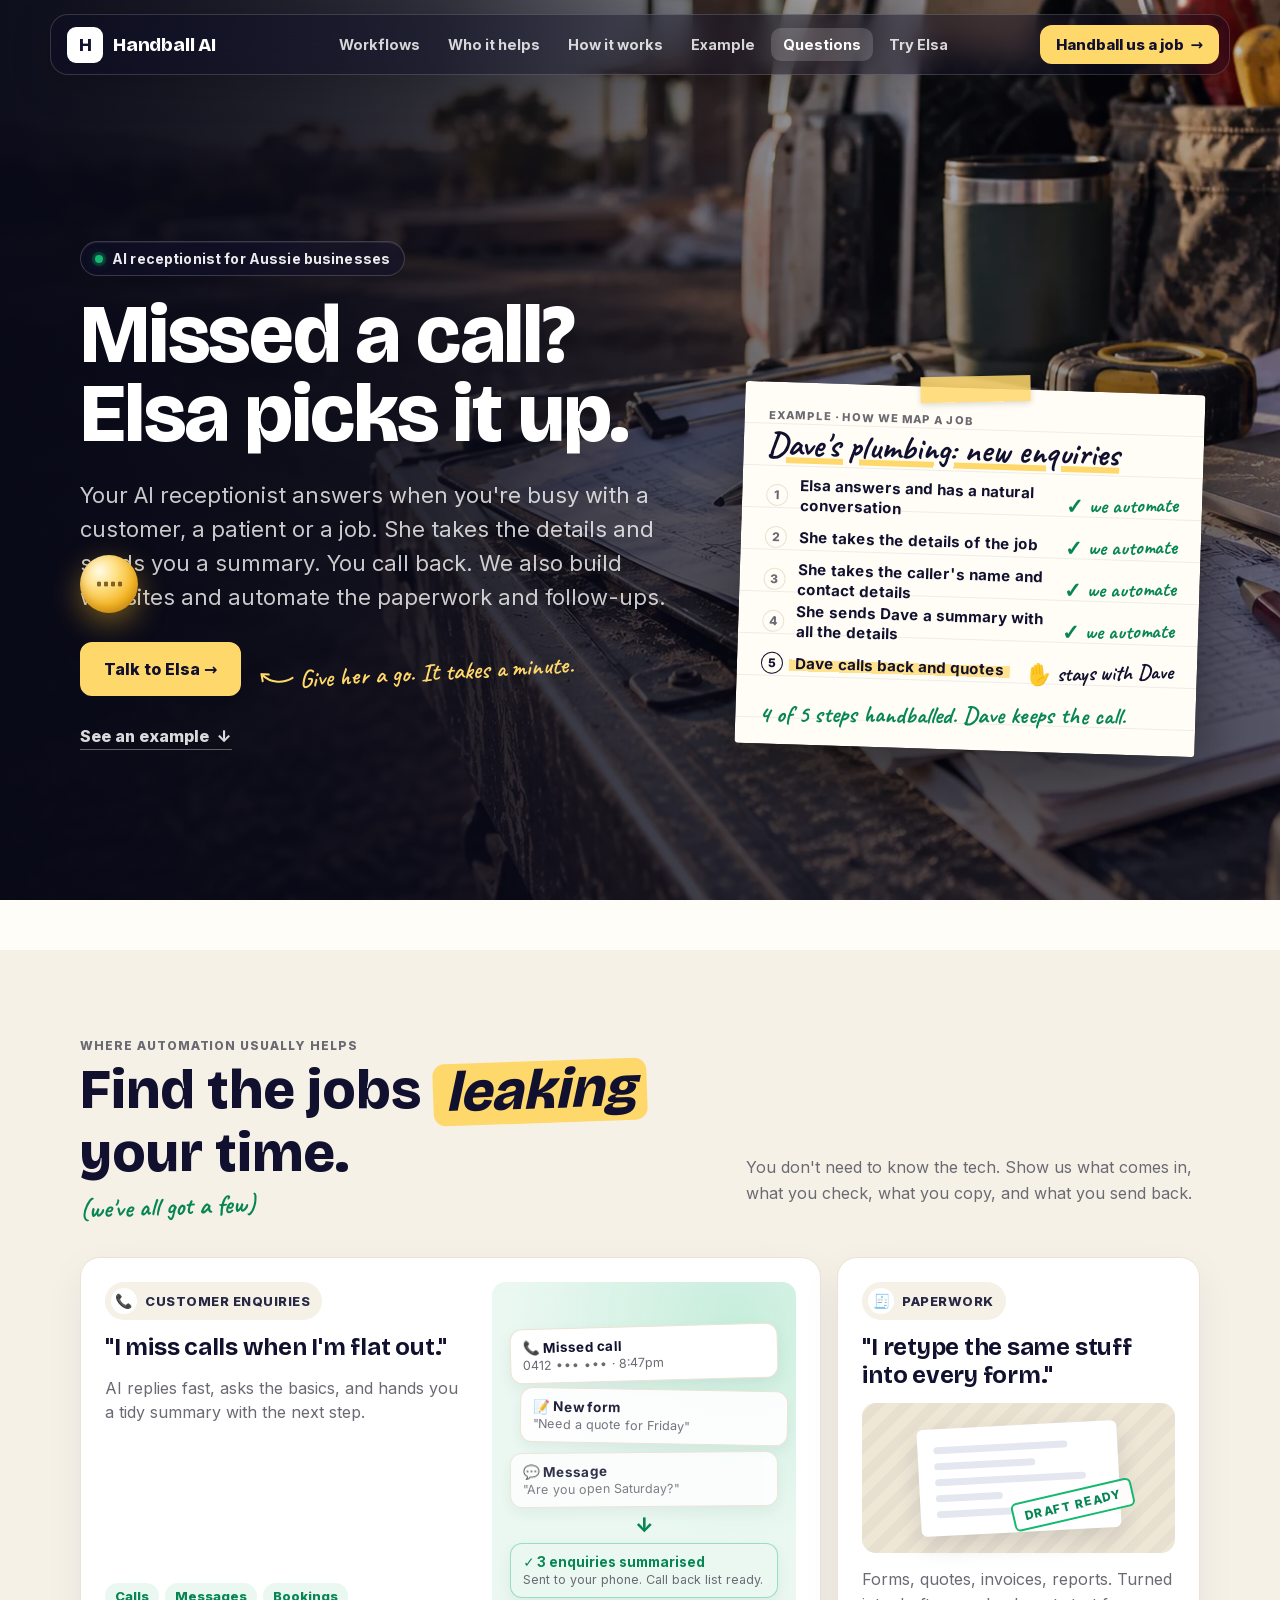
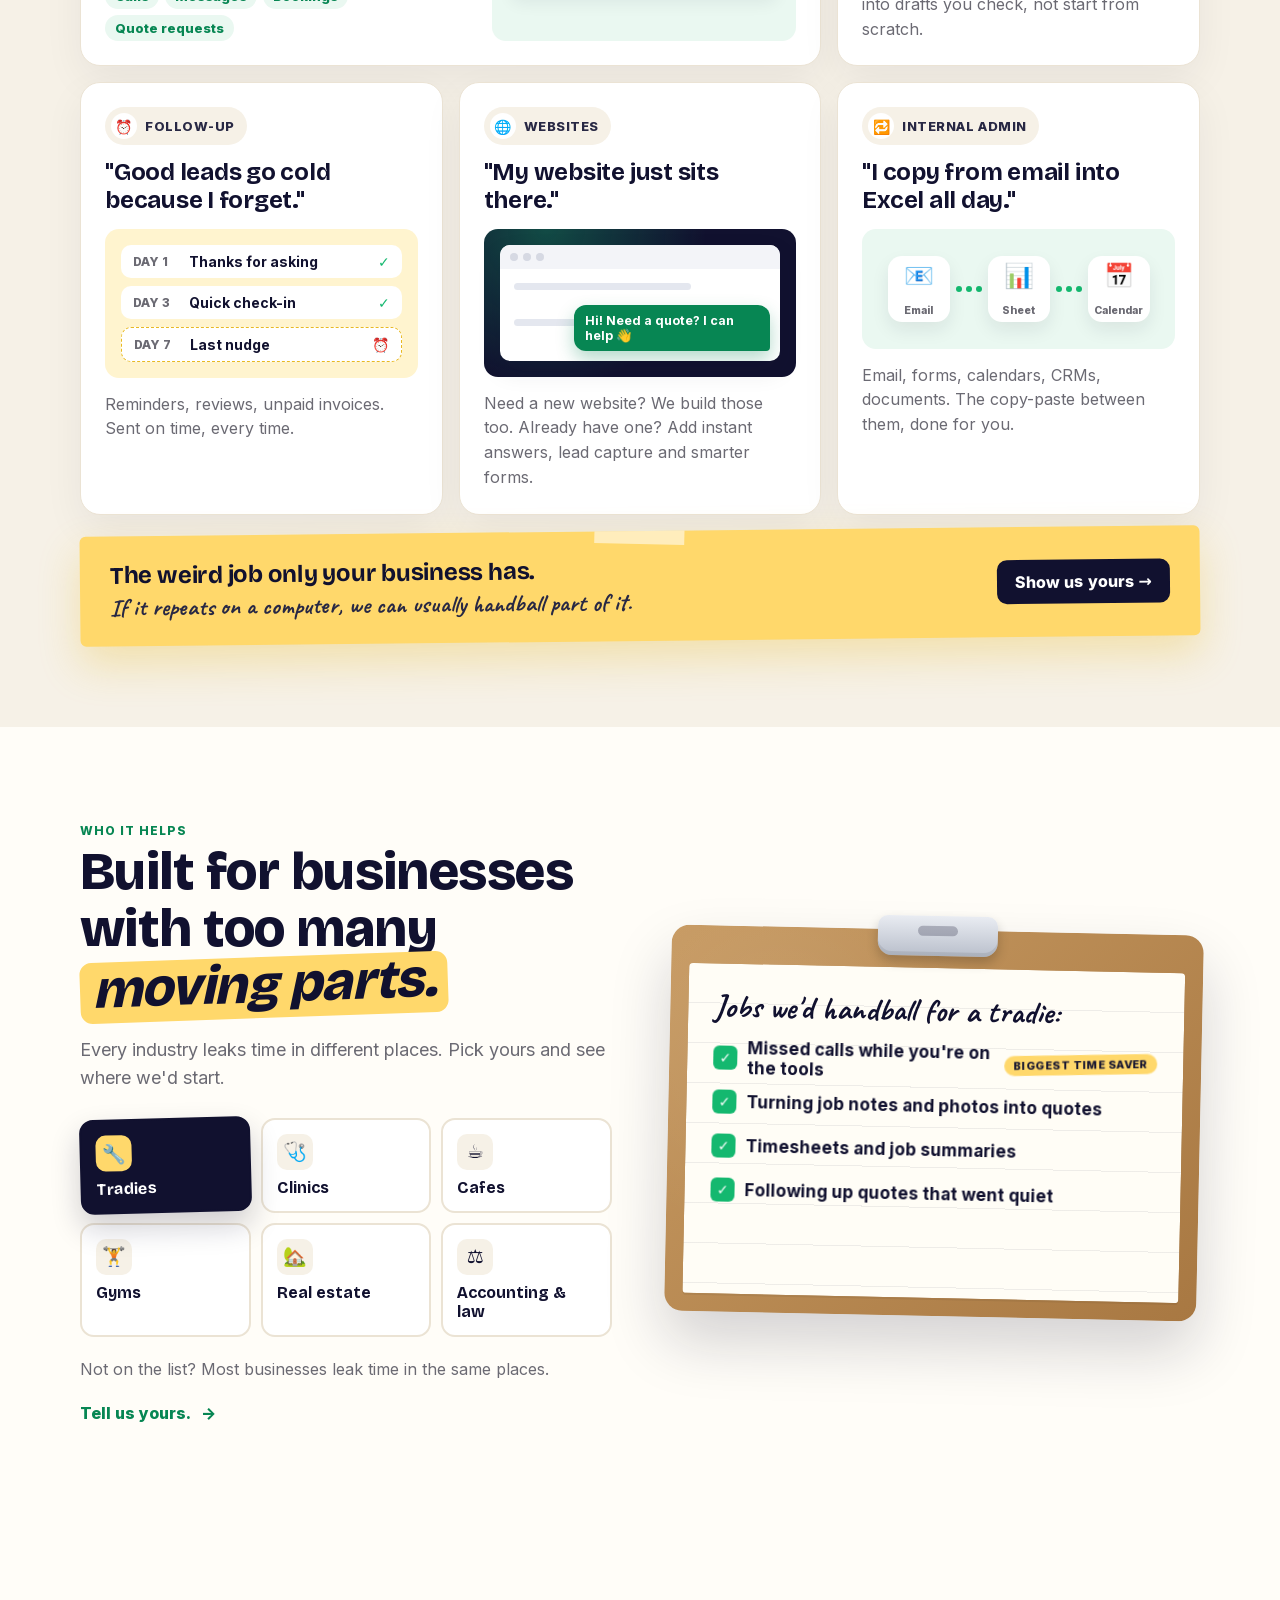
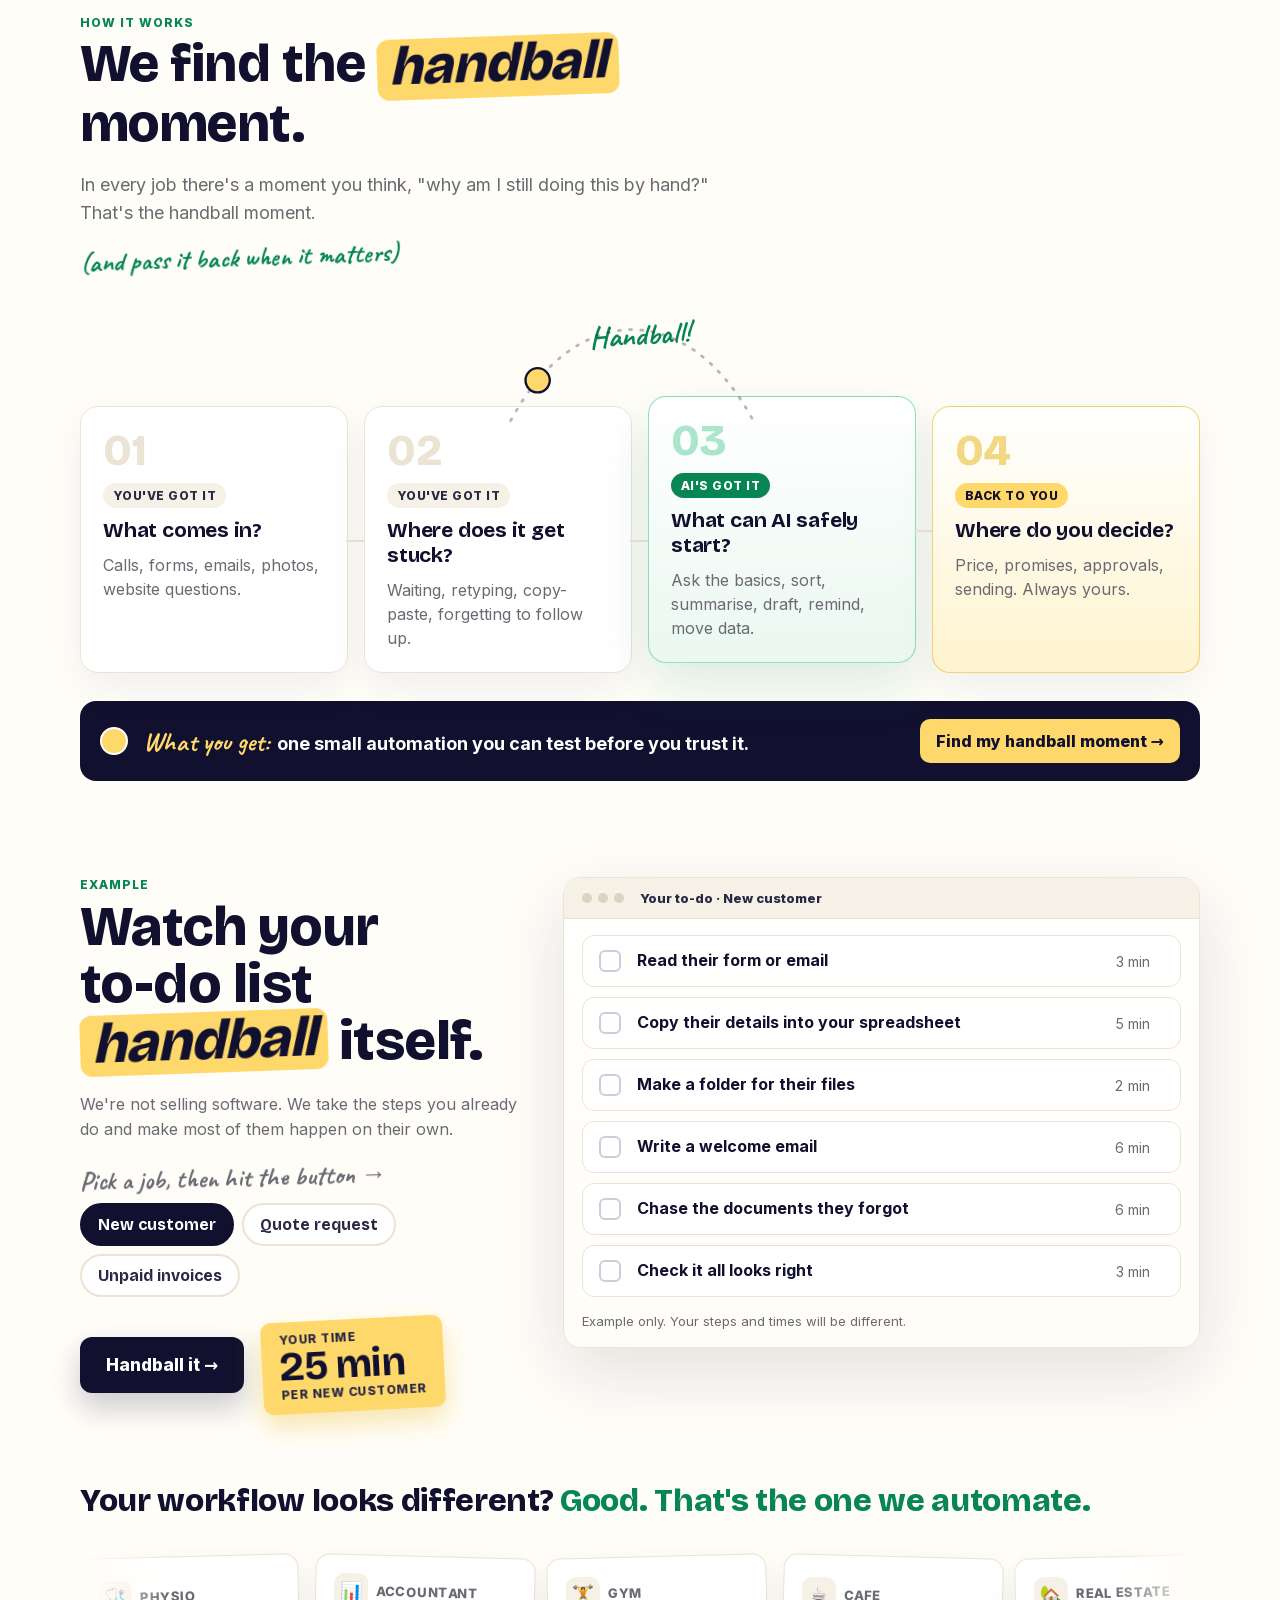
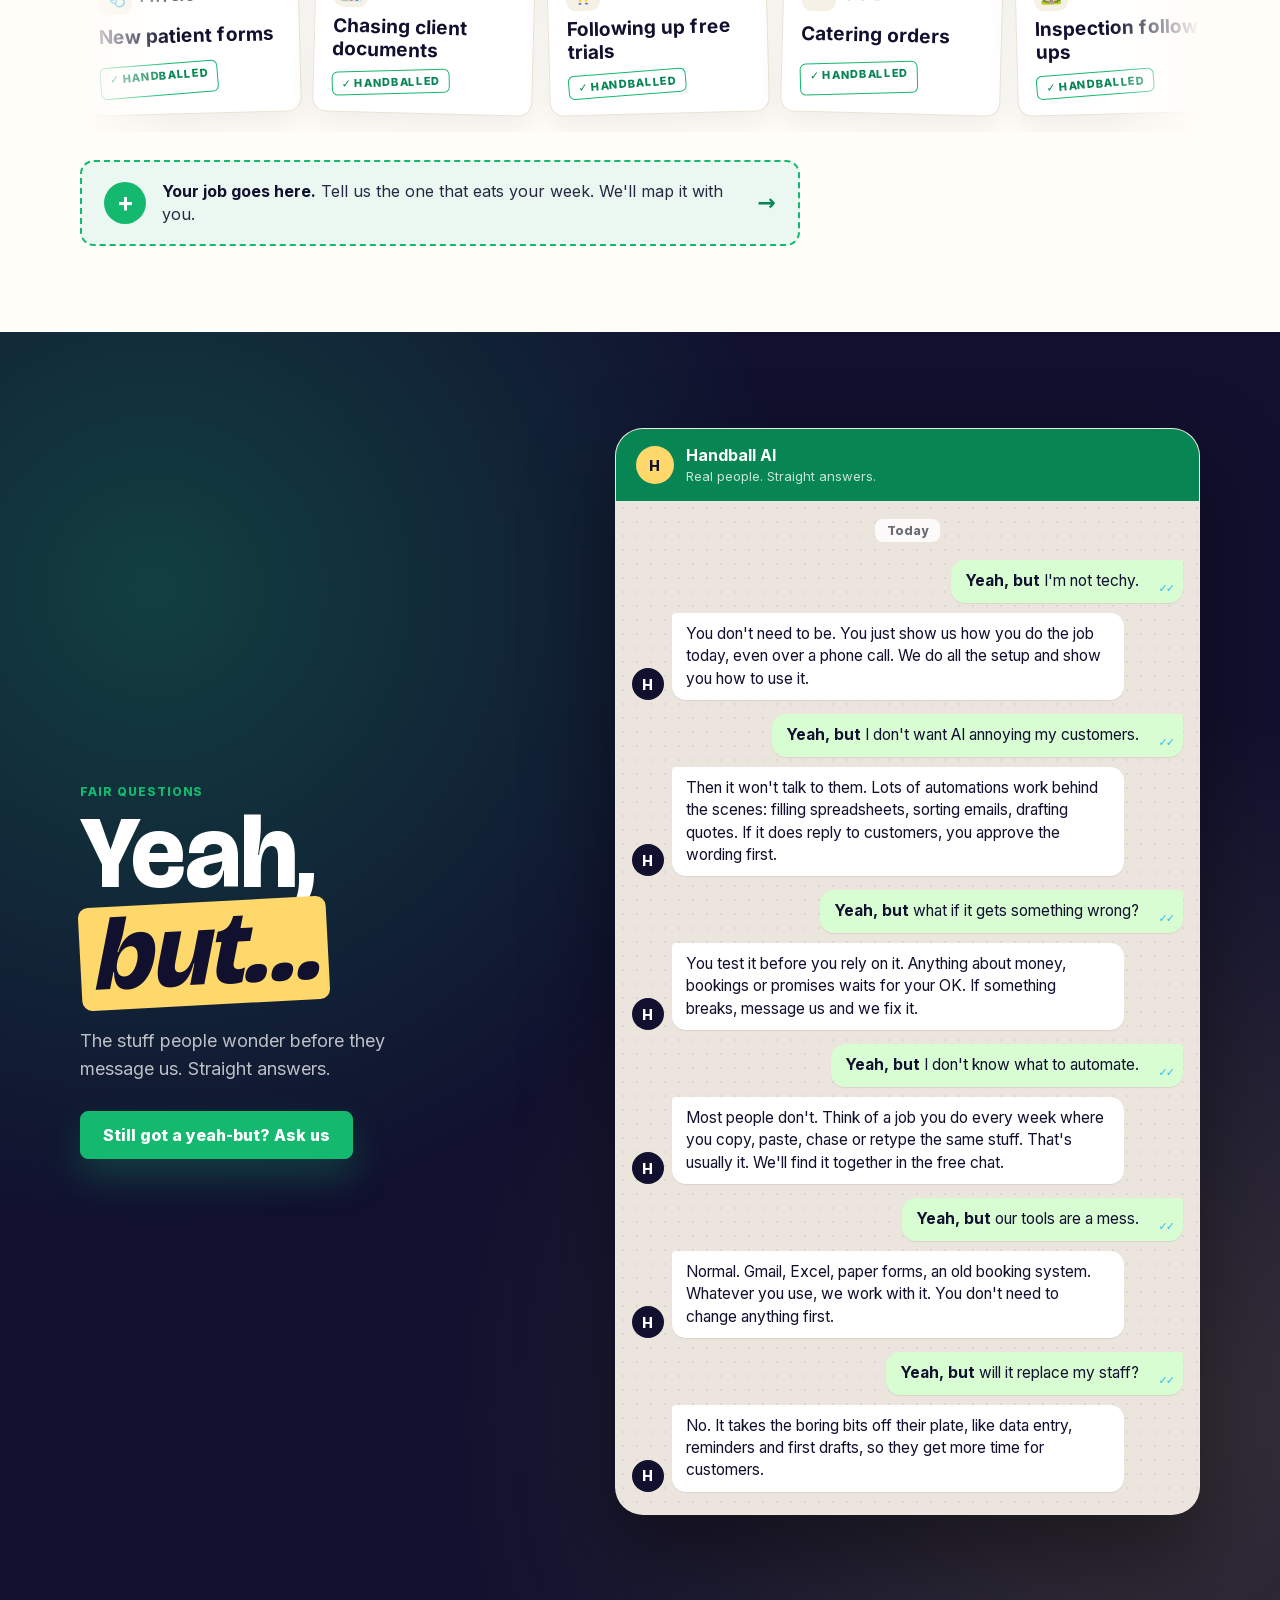
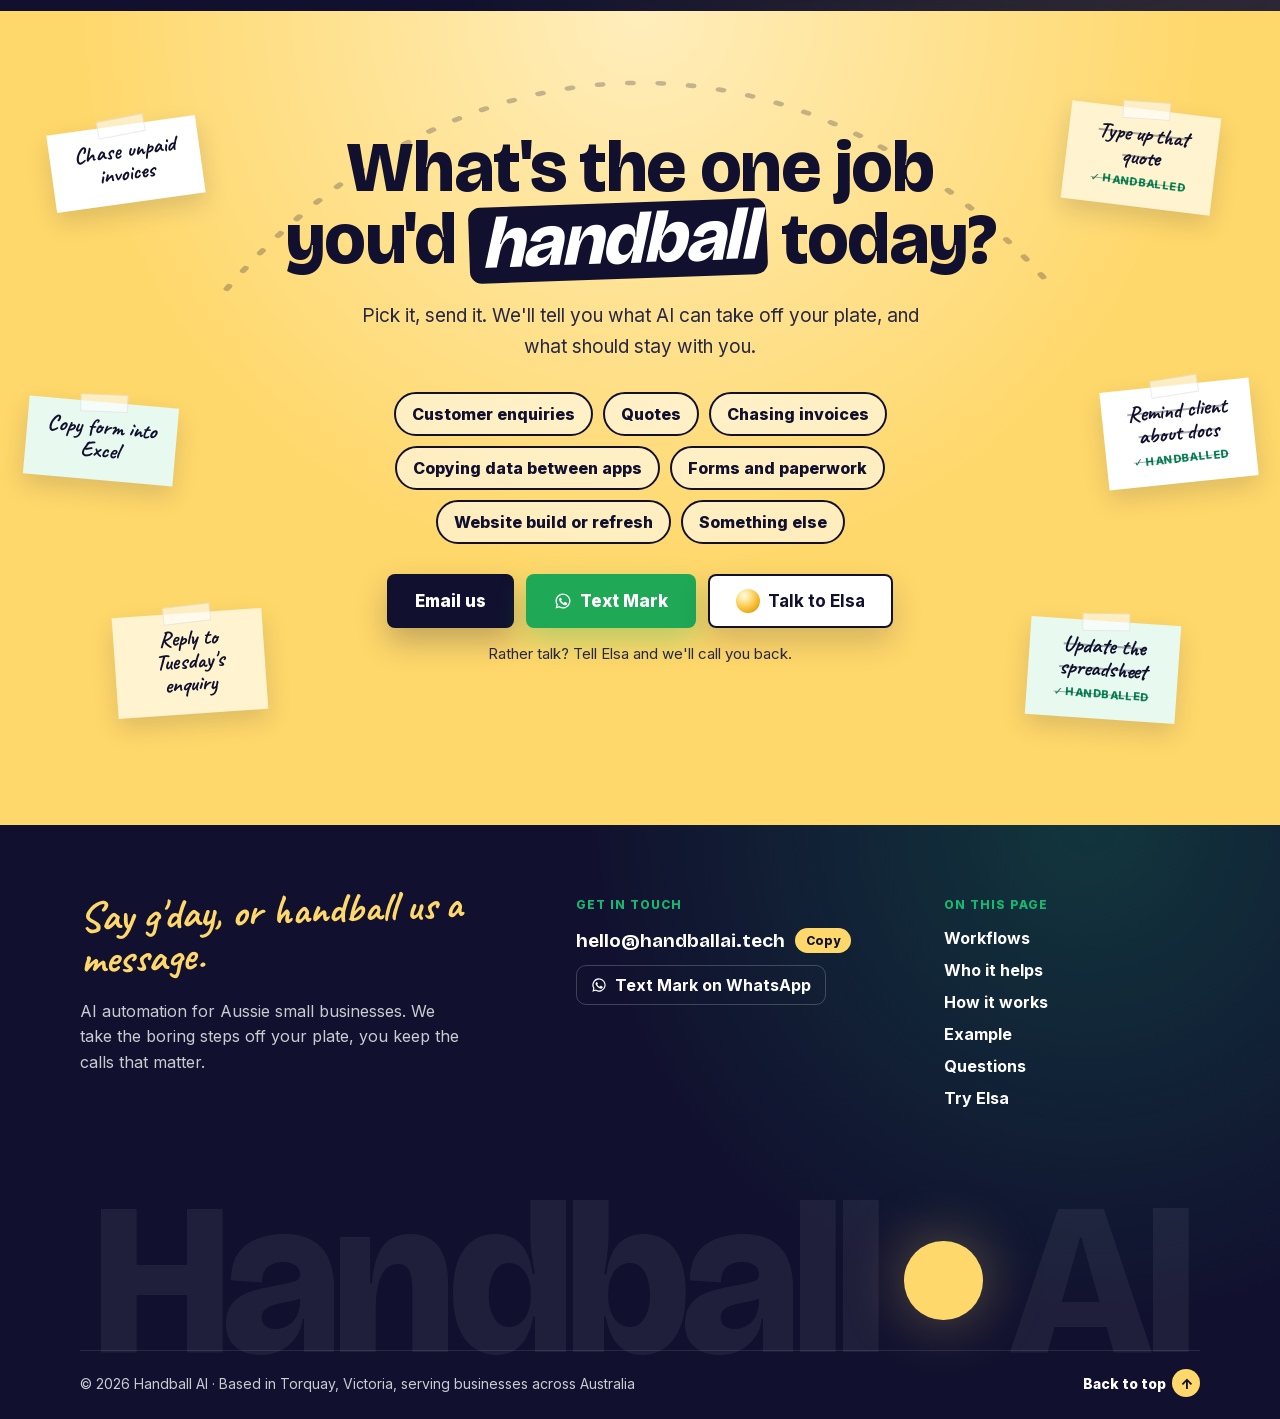
==== commit 8a8d3ddc: "Lead homepage with Elsa, update Dave card, add Torquay footer line, lift hero text Copy: hero headli" ====
--- a/site/index.html
+++ b/site/index.html
@@ -10,7 +10,7 @@
     <link rel="icon" href="assets/favicon.svg" type="image/svg+xml">
     <link rel="preload" href="assets/fonts/bricolage-grotesque-3.woff2" as="font" type="font/woff2" crossorigin>
     <link rel="preload" href="assets/fonts/inter-7.woff2" as="font" type="font/woff2" crossorigin>
-    <link rel="stylesheet" href="assets/css/styles.css?v=20261020-voice-gold">
+    <link rel="stylesheet" href="assets/css/styles.css?v=20261114-hero-nudge">
   </head>
   <body>
     <header class="site-header" data-theme="dark">
@@ -37,14 +37,14 @@
       <section class="hero">
         <div class="section-wrap hero-layout">
           <div class="hero-copy-block">
-            <p class="eyebrow"><span></span> Websites and AI automation for Aussie businesses</p>
-            <h1>Show us your workflow. We'll automate the boring bits.</h1>
-            <p class="hero-copy">Business websites built for you. Practical AI automation for calls, forms, follow-ups, paperwork, and the repeat jobs that waste your week.</p>
+            <p class="eyebrow"><span></span> AI receptionist for Aussie businesses</p>
+            <h1>Missed a call? Elsa picks it up.</h1>
+            <p class="hero-copy">Your AI receptionist answers when you're busy with a customer, a patient or a job. She takes the details and sends you a summary. You call back. We also build websites and automate the paperwork and follow-ups.</p>
             <div class="voice-cta" id="elsa">
               <button class="voice-open" type="button" aria-haspopup="dialog" aria-controls="voice-dialog" aria-describedby="voice-cta-note">Talk to Elsa <span class="voice-open-arrow" aria-hidden="true">&rarr;</span></button>
               <p class="voice-cta-note" id="voice-cta-note">
                 <svg class="voice-cta-curl" viewBox="0 0 44 30" aria-hidden="true" focusable="false"><path d="M41 22c-9 5-24 6-34-6M7 16l1 8M7 16l8 1" /></svg>
-                <span class="voice-cta-text">our AI receptionist. Give her a go!</span>
+                <span class="voice-cta-text">Give her a go. It takes a minute.</span>
               </p>
               <div class="elsa-bubble" id="elsa-bubble" hidden>
                 <button class="elsa-bubble-open" type="button" aria-label="Elsa, our AI receptionist, says: G'day, I'm Elsa. Want to hear how I'd answer your calls? Talk to Elsa">
@@ -66,11 +66,11 @@
             <p class="mp-label">Example &middot; how we map a job</p>
             <p class="mp-title">Dave's plumbing: new enquiries</p>
             <ol class="mp-steps">
-              <li><span class="mp-n">1</span><span class="mp-t">Missed call while on a job</span><span class="mp-a">✓ we automate</span></li>
-              <li><span class="mp-n">2</span><span class="mp-t">Text back, ask the 3 usual questions</span><span class="mp-a">✓ we automate</span></li>
-              <li><span class="mp-n">3</span><span class="mp-t">Write details into the job sheet</span><span class="mp-a">✓ we automate</span></li>
-              <li><span class="mp-n">4</span><span class="mp-t">Send Dave a summary</span><span class="mp-a">✓ we automate</span></li>
-              <li class="mp-human"><span class="mp-n">5</span><span class="mp-t">Call back and quote</span><span class="mp-a">✋ stays with Dave</span></li>
+              <li><span class="mp-n">1</span><span class="mp-t">Elsa answers and has a natural conversation</span><span class="mp-a">✓ we automate</span></li>
+              <li><span class="mp-n">2</span><span class="mp-t">She takes the details of the job</span><span class="mp-a">✓ we automate</span></li>
+              <li><span class="mp-n">3</span><span class="mp-t">She takes the caller's name and contact details</span><span class="mp-a">✓ we automate</span></li>
+              <li><span class="mp-n">4</span><span class="mp-t">She sends Dave a summary with all the details</span><span class="mp-a">✓ we automate</span></li>
+              <li class="mp-human"><span class="mp-n">5</span><span class="mp-t">Dave calls back and quotes</span><span class="mp-a">✋ stays with Dave</span></li>
             </ol>
             <p class="mp-scribble">4 of 5 steps handballed. Dave keeps the call.</p>
           </aside>
@@ -746,7 +746,7 @@
       <div class="ft-word" aria-hidden="true">Handball<span class="ft-ball"></span>AI</div>
 
       <div class="section-wrap ft-bottom">
-        <span>&copy; 2026 Handball AI &middot; Based in Australia</span>
+        <span>&copy; 2026 Handball AI &middot; Based in Torquay, Victoria, serving businesses across Australia</span>
         <a class="ft-up" href="#top">Back to top <span aria-hidden="true">&uarr;</span></a>
       </div>
     </footer>
--- a/site/assets/css/styles.css
+++ b/site/assets/css/styles.css
@@ -4636,3 +4636,8 @@
 @media (max-width: 380px) {
   .nav-cta { padding-left: 12px; padding-right: 12px; font-size: 13px; gap: 6px; }
 }
+/* Hero text sits a little higher on desktop: less empty photo above it.
+   Shortens the layout box only; the hero itself stays full screen height. */
+@media (min-width: 981px) {
+  .hero-layout { min-height: calc(100vh - 200px - clamp(24px, 10vh, 100px)); }
+}
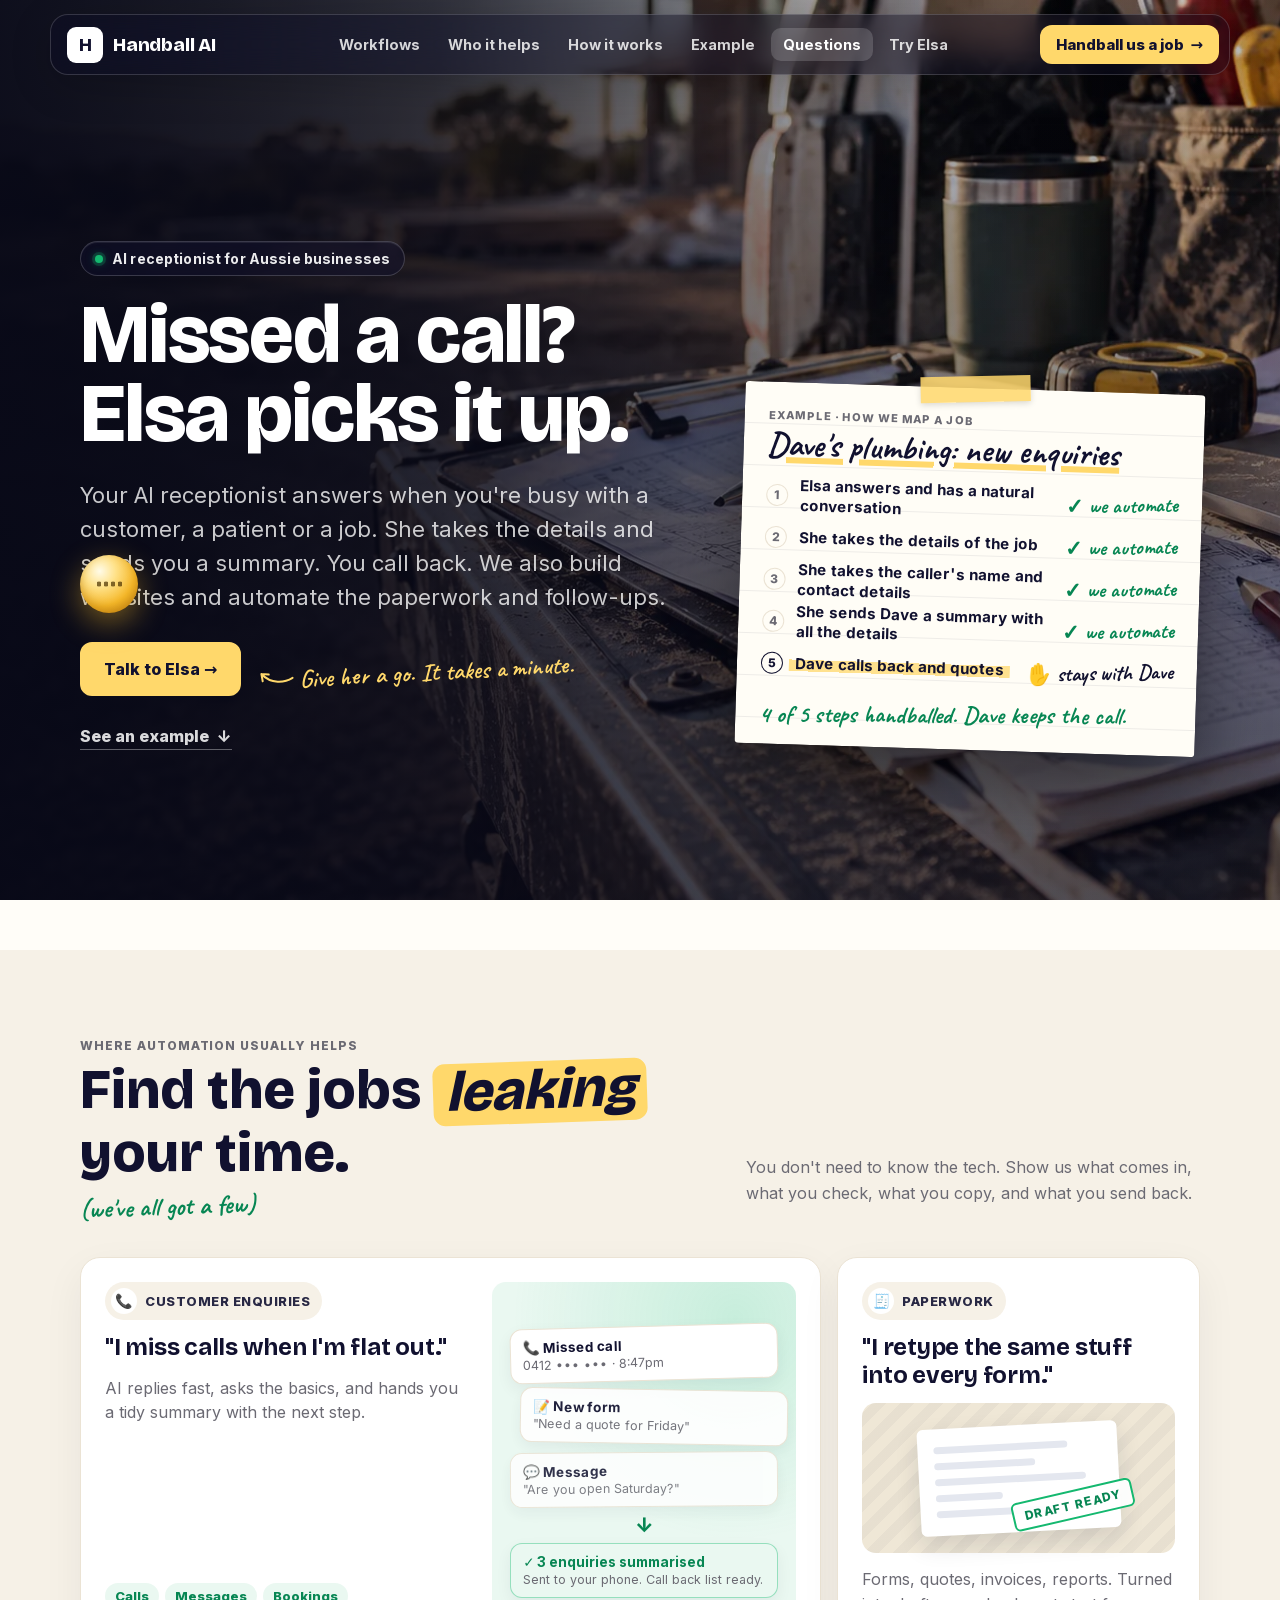
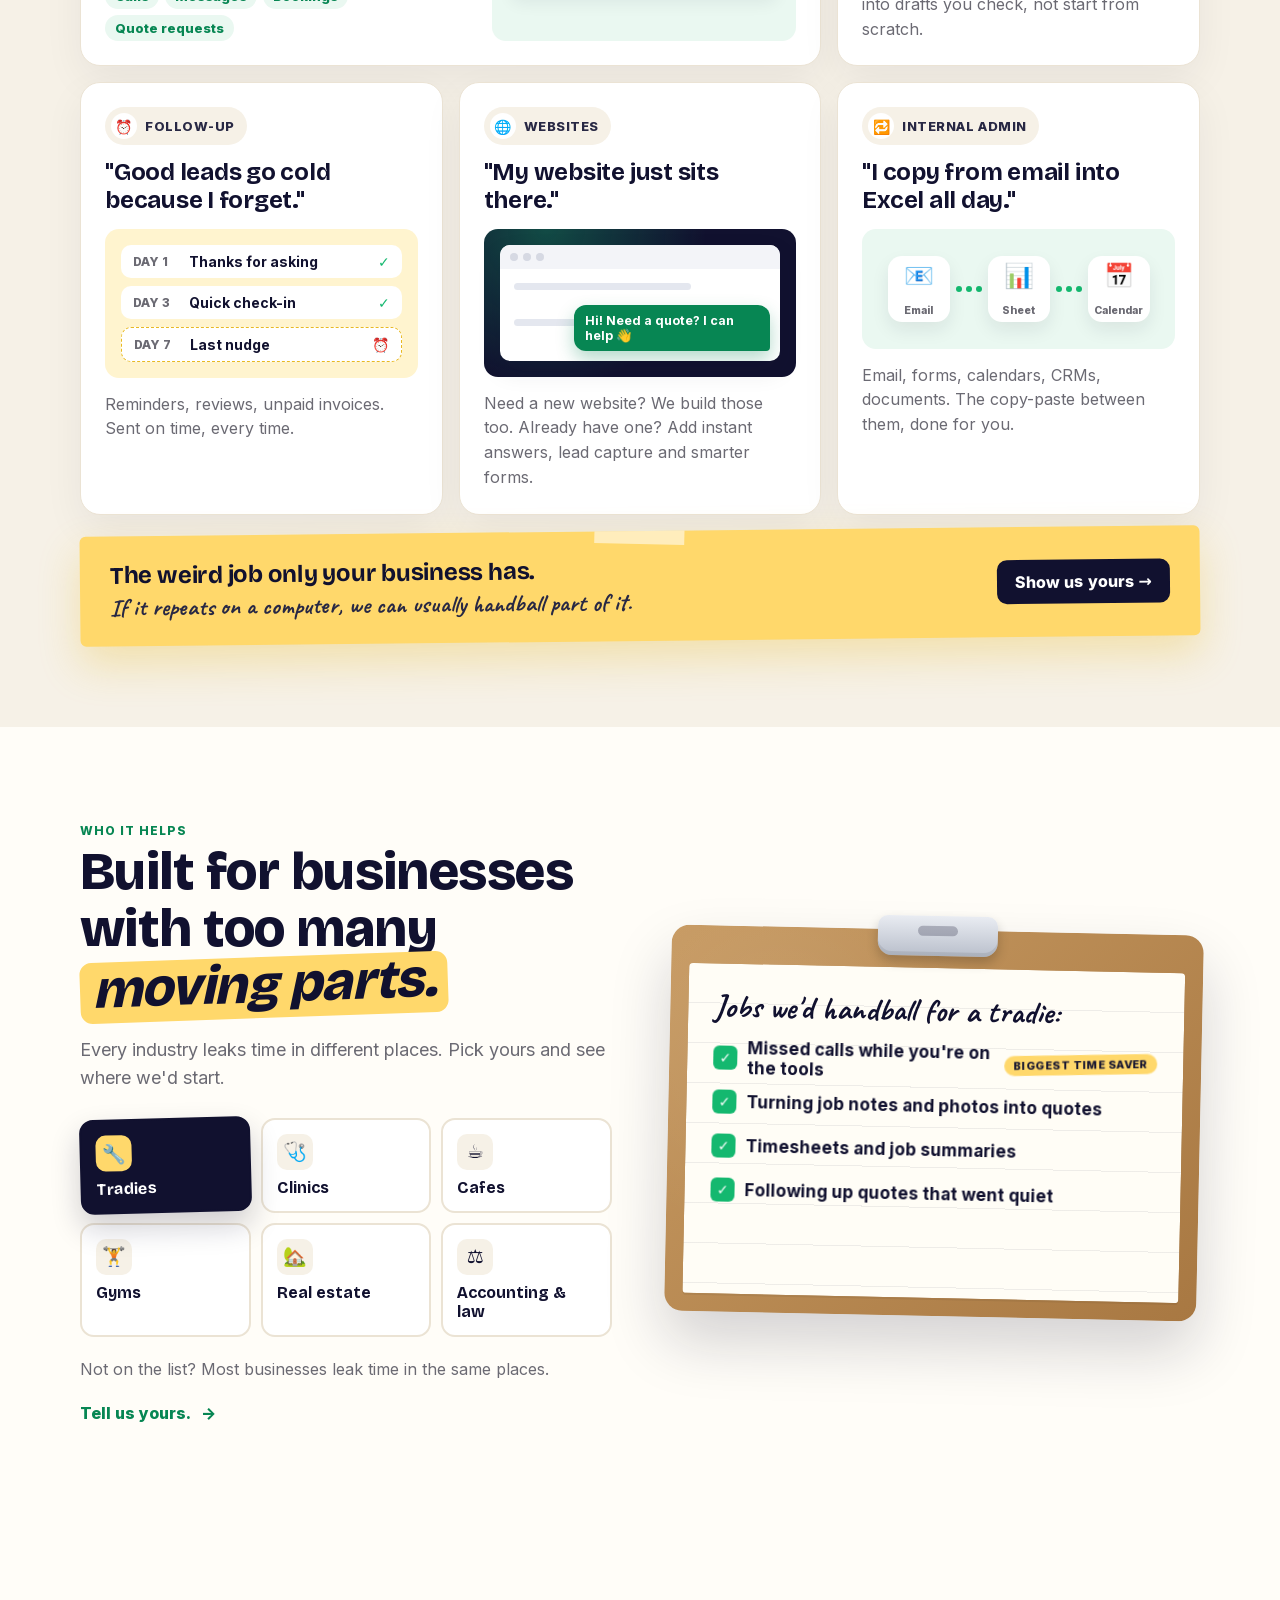
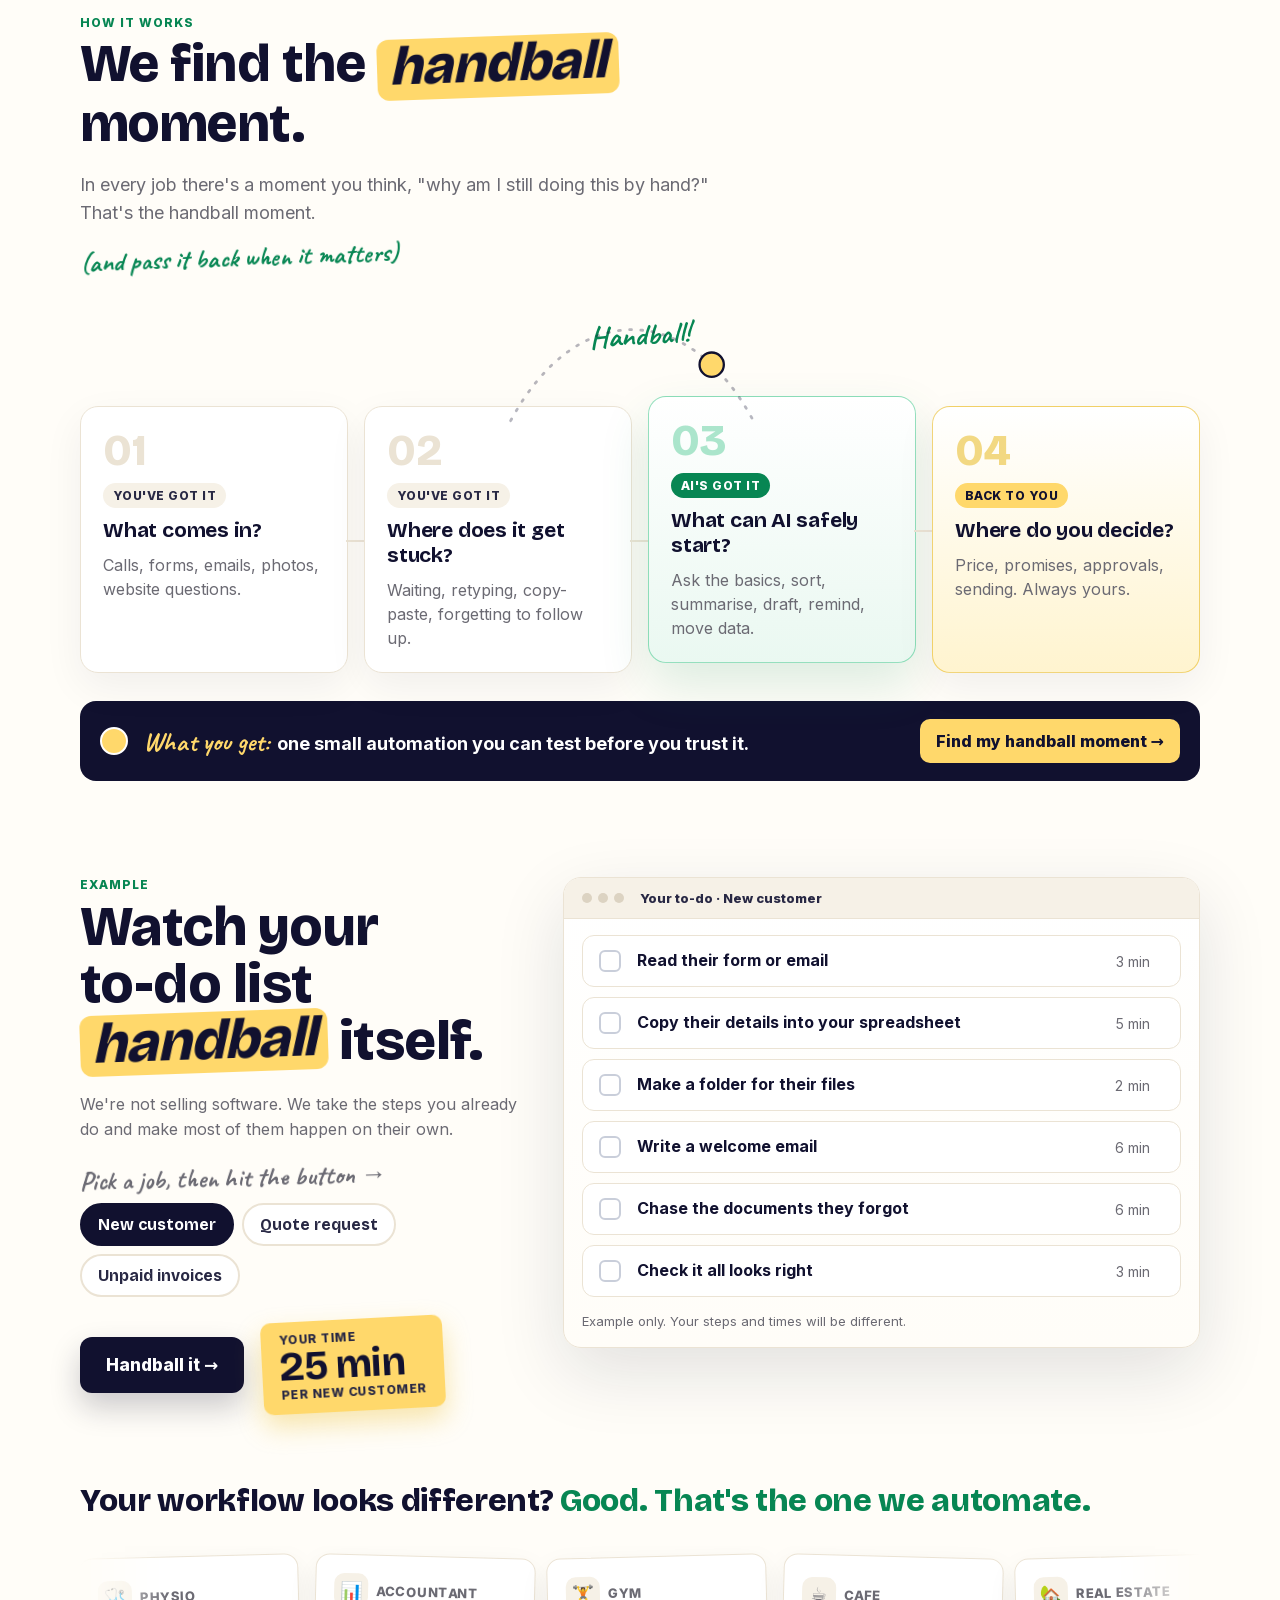
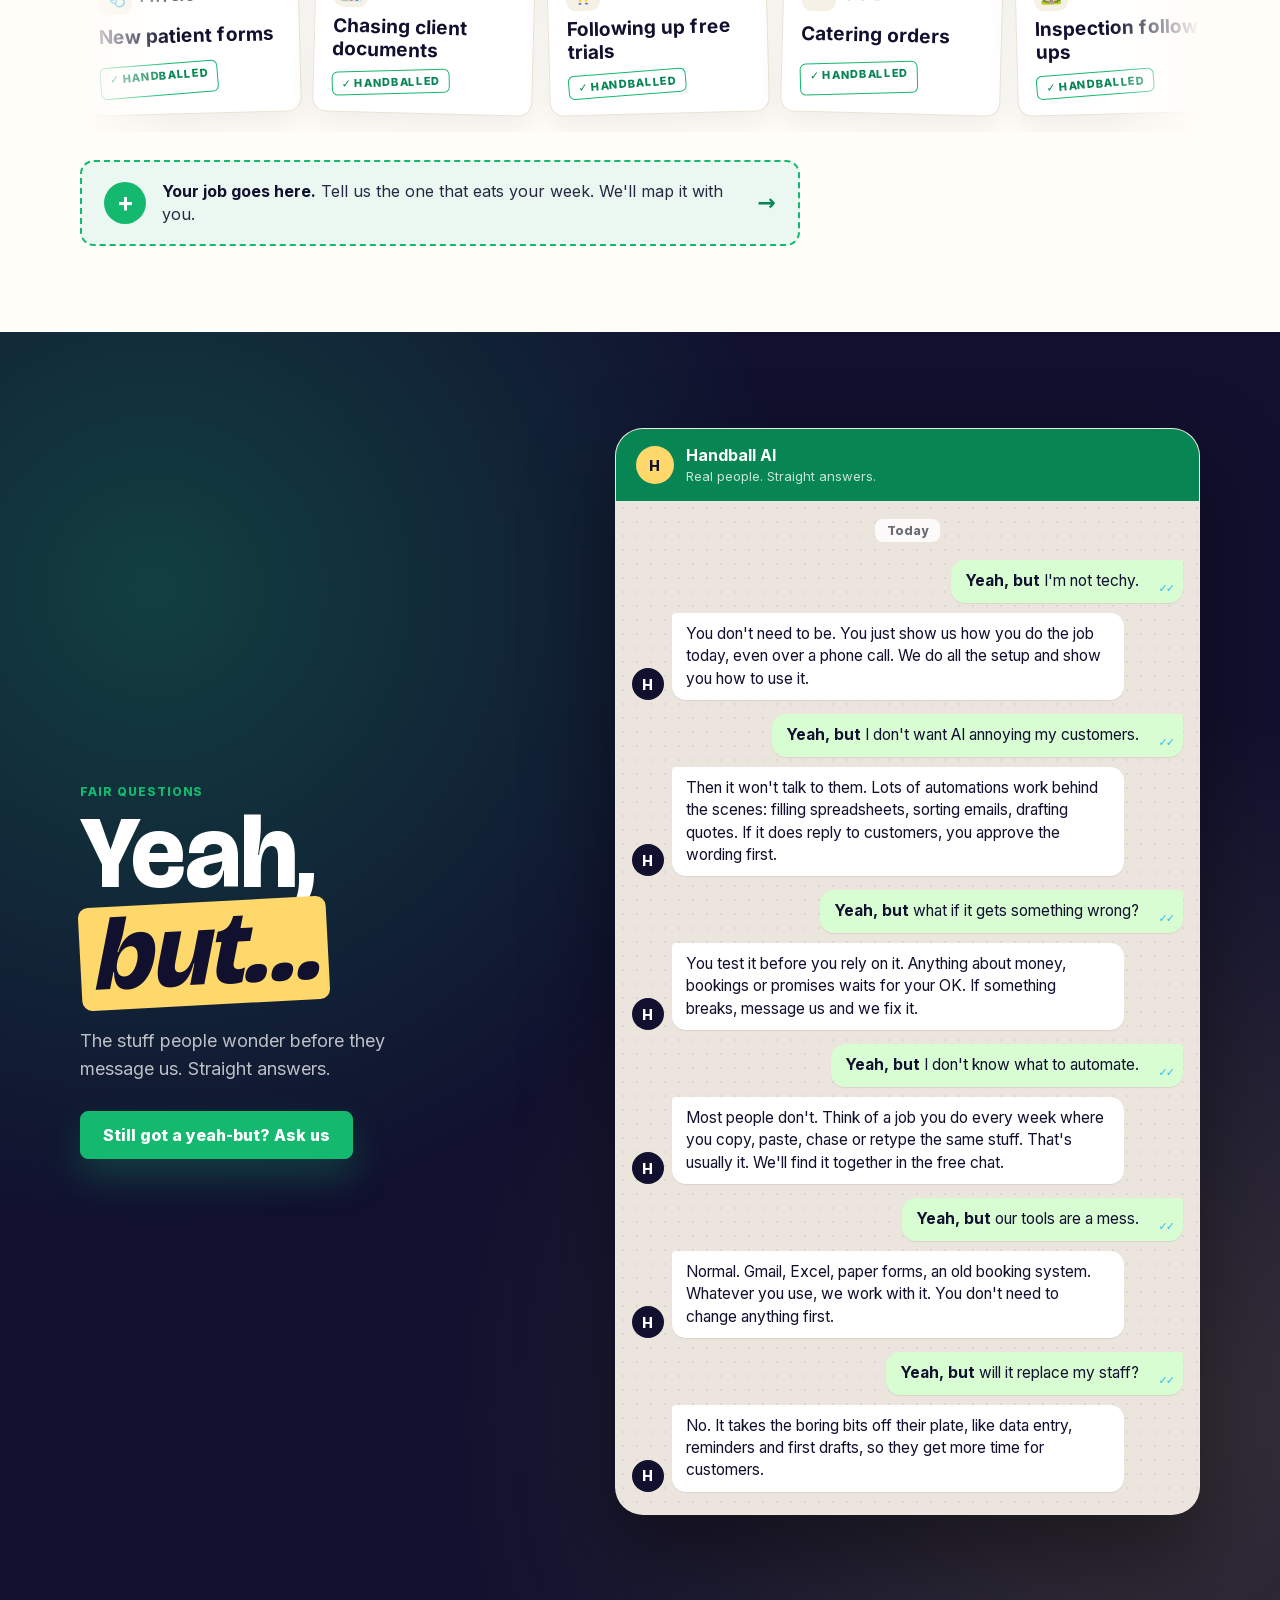
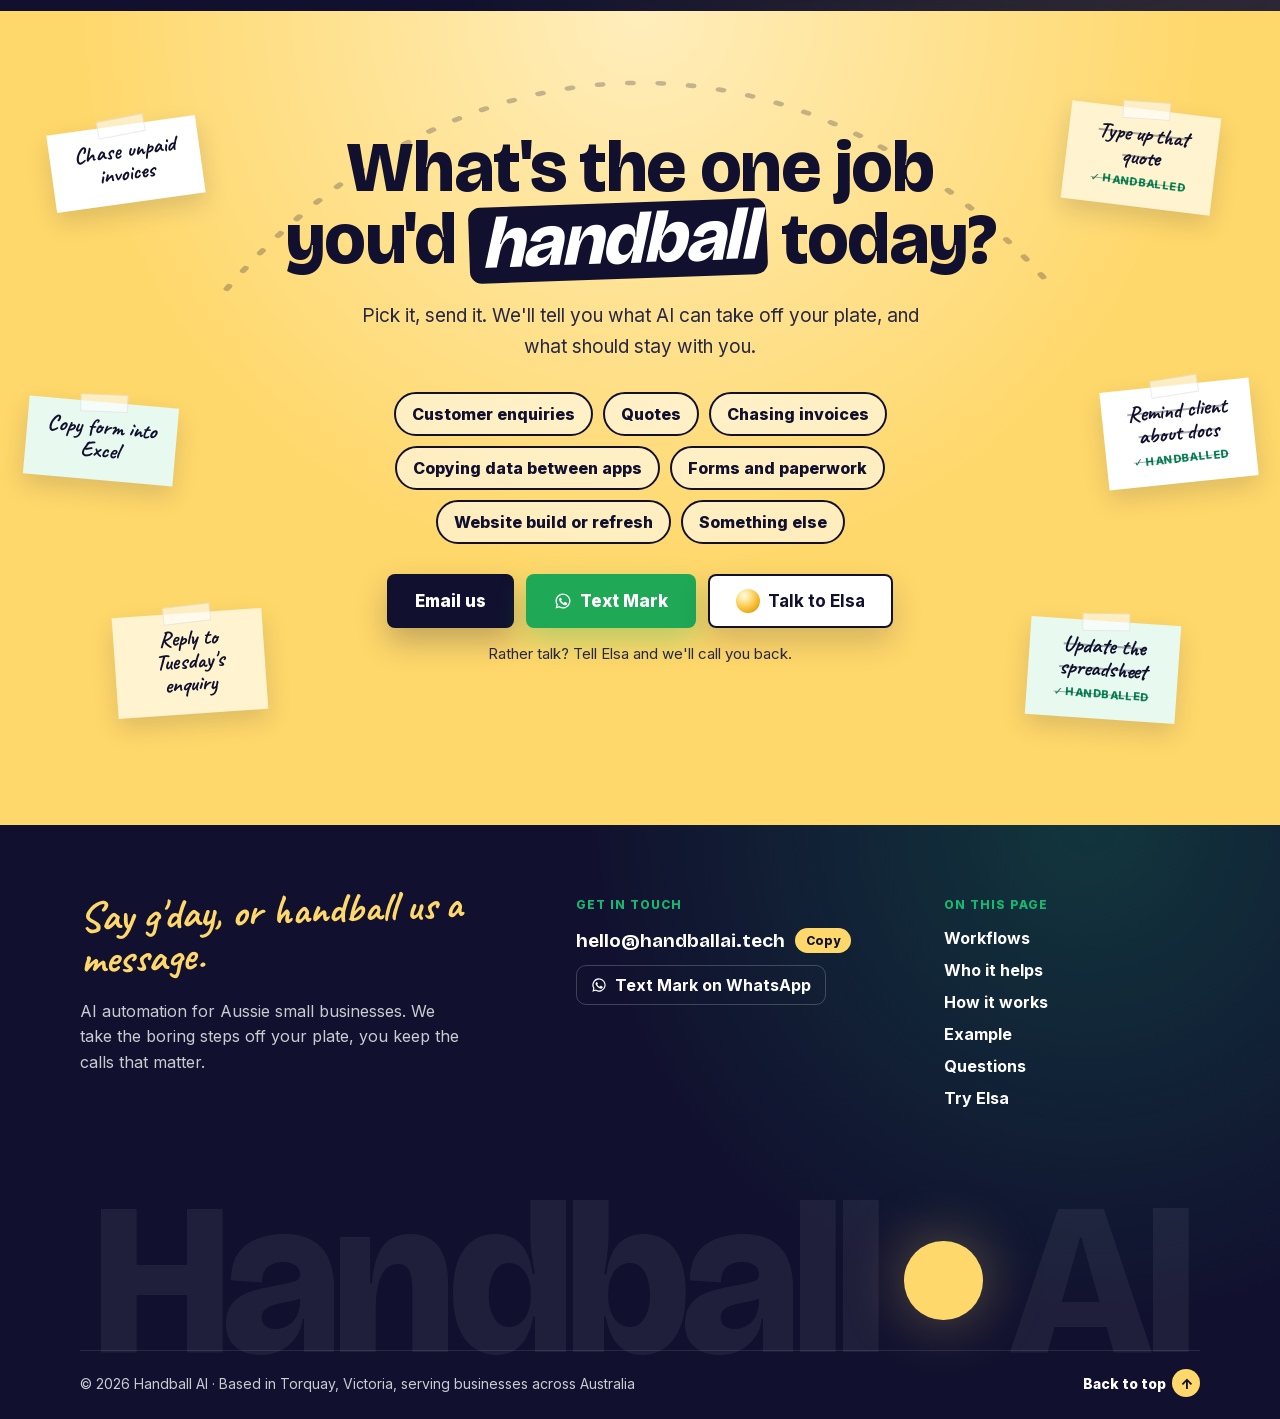
==== commit ae539bde: "Add mobile menu and sticky Talk to Elsa bar for phones and tablets Co-Authored-By: Claude Sonnet 5.5" ====
--- a/site/index.html
+++ b/site/index.html
@@ -10,7 +10,7 @@
     <link rel="icon" href="assets/favicon.svg" type="image/svg+xml">
     <link rel="preload" href="assets/fonts/bricolage-grotesque-3.woff2" as="font" type="font/woff2" crossorigin>
     <link rel="preload" href="assets/fonts/inter-7.woff2" as="font" type="font/woff2" crossorigin>
-    <link rel="stylesheet" href="assets/css/styles.css?v=20261114-hero-nudge">
+    <link rel="stylesheet" href="assets/css/styles.css?v=20261114-mobile-menu">
   </head>
   <body>
     <header class="site-header" data-theme="dark">
@@ -30,7 +30,21 @@
         </nav>
 
         <a class="nav-cta" href="#contact">Handball us a job <span aria-hidden="true">&rarr;</span></a>
+
+        <button class="nav-toggle" type="button" aria-label="Open menu" aria-expanded="false" aria-controls="mobile-menu">
+          <svg class="nav-toggle-open" width="20" height="20" viewBox="0 0 20 20" fill="none" stroke="currentColor" stroke-width="2.2" stroke-linecap="round" aria-hidden="true"><path d="M3 5h14M3 10h14M3 15h14"/></svg>
+          <svg class="nav-toggle-close" width="20" height="20" viewBox="0 0 20 20" fill="none" stroke="currentColor" stroke-width="2.2" stroke-linecap="round" aria-hidden="true"><path d="M4 4l12 12M16 4L4 16"/></svg>
+        </button>
       </div>
+
+      <nav class="mobile-menu" id="mobile-menu" aria-label="Mobile navigation" hidden>
+        <a href="#services">Workflows</a>
+        <a href="#industries">Who it helps</a>
+        <a href="#process">How it works</a>
+        <a href="#example">Example</a>
+        <a href="#faq">Questions</a>
+        <a href="#elsa">Try Elsa</a>
+      </nav>
     </header>
 
     <main id="top">
@@ -1133,5 +1147,43 @@
         });
       });
     </script>
+    <div class="elsa-bar" id="elsa-bar" aria-hidden="true">
+      <button class="elsa-bar-btn" type="button" tabindex="-1">Talk to Elsa <span aria-hidden="true">&rarr;</span></button>
+    </div>
+
+    <script>
+      (function () {
+        // Mobile menu
+        var header = document.querySelector(".site-header");
+        var toggle = document.querySelector(".nav-toggle");
+        var menu = document.getElementById("mobile-menu");
+        function setMenu(open) {
+          menu.hidden = !open;
+          toggle.setAttribute("aria-expanded", String(open));
+          toggle.setAttribute("aria-label", open ? "Close menu" : "Open menu");
+          header.classList.toggle("menu-open", open);
+        }
+        toggle.addEventListener("click", function () { setMenu(menu.hidden); });
+        menu.addEventListener("click", function (e) { if (e.target.closest("a")) setMenu(false); });
+        document.addEventListener("keydown", function (e) { if (e.key === "Escape" && !menu.hidden) { setMenu(false); toggle.focus(); } });
+        document.addEventListener("click", function (e) { if (!menu.hidden && !header.contains(e.target)) setMenu(false); });
+        window.matchMedia("(min-width: 981px)").addEventListener("change", function (e) { if (e.matches) setMenu(false); });
+
+        // Sticky "Talk to Elsa" bar: shows once the hero is scrolled past
+        var bar = document.getElementById("elsa-bar");
+        var barBtn = bar.querySelector("button");
+        var hero = document.querySelector(".hero");
+        var main = document.querySelector(".voice-open");
+        function onScroll() {
+          var on = hero.getBoundingClientRect().bottom < 0;
+          bar.classList.toggle("is-on", on);
+          bar.setAttribute("aria-hidden", String(!on));
+          barBtn.tabIndex = on ? 0 : -1;
+        }
+        window.addEventListener("scroll", onScroll, { passive: true });
+        onScroll();
+        barBtn.addEventListener("click", function () { main.click(); });
+      })();
+    </script>
   </body>
 </html>
--- a/site/assets/css/styles.css
+++ b/site/assets/css/styles.css
@@ -4641,3 +4641,118 @@
 @media (min-width: 981px) {
   .hero-layout { min-height: calc(100vh - 200px - clamp(24px, 10vh, 100px)); }
 }
+
+/* ---------- Mobile menu and sticky "Talk to Elsa" bar (phones and tablets only) ---------- */
+.nav-toggle,
+.mobile-menu,
+.elsa-bar { display: none; }
+
+@media (max-width: 980px) {
+  .nav-shell { grid-template-columns: 1fr auto auto; gap: 8px; }
+
+  .nav-toggle {
+    display: flex;
+    align-items: center;
+    justify-content: center;
+    width: 42px;
+    height: 42px;
+    padding: 0;
+    color: inherit;
+    border: 1px solid rgba(255, 255, 255, 0.22);
+    border-radius: 12px;
+    background: rgba(255, 255, 255, 0.08);
+    cursor: pointer;
+  }
+  .site-header[data-theme="light"] .nav-toggle {
+    border-color: rgba(17, 17, 47, 0.15);
+    background: rgba(17, 17, 47, 0.05);
+  }
+  .nav-toggle:focus-visible { outline: 3px solid var(--brand); outline-offset: 2px; }
+  .nav-toggle-close,
+  .site-header.menu-open .nav-toggle-open { display: none; }
+  .site-header.menu-open .nav-toggle-close { display: block; }
+
+  .mobile-menu:not([hidden]) {
+    position: absolute;
+    top: calc(100% + 8px);
+    left: 16px;
+    right: 16px;
+    display: block;
+    padding: 6px 16px;
+    color: #fff;
+    border: 1px solid rgba(255, 255, 255, 0.16);
+    border-radius: 18px;
+    background: #0c0d22;
+    box-shadow: 0 24px 60px rgba(0, 0, 0, 0.4);
+    pointer-events: auto;
+  }
+  .mobile-menu a {
+    display: flex;
+    align-items: center;
+    justify-content: space-between;
+    padding: 15px 4px;
+    font-size: 18px;
+    font-weight: 600;
+    border-top: 1px solid rgba(255, 255, 255, 0.12);
+  }
+  .mobile-menu a:first-child { border-top: 0; }
+  .mobile-menu a::after { content: "\2192"; color: rgba(255, 255, 255, 0.45); }
+  .mobile-menu a:focus-visible { outline: 3px solid var(--yellow); outline-offset: -3px; border-radius: 10px; }
+
+  .elsa-bar {
+    position: fixed;
+    left: 0;
+    right: 0;
+    bottom: 0;
+    z-index: 40;
+    display: block;
+    padding: 24px 16px calc(14px + env(safe-area-inset-bottom, 0px));
+    background: linear-gradient(180deg, rgba(12, 13, 34, 0) 0%, rgba(12, 13, 34, 0.9) 55%);
+    pointer-events: none;
+    transform: translateY(110%);
+    visibility: hidden;
+    transition: transform 0.25s ease, visibility 0s linear 0.25s;
+  }
+  .elsa-bar.is-on {
+    transform: none;
+    visibility: visible;
+    transition: transform 0.25s ease;
+  }
+  html.voice-is-open .elsa-bar { display: none; }
+  .elsa-bar-btn {
+    display: flex;
+    align-items: center;
+    justify-content: center;
+    gap: 8px;
+    width: 100%;
+    padding: 16px 22px;
+    color: var(--ink);
+    font: inherit;
+    font-size: 17px;
+    font-weight: 800;
+    border: 0;
+    border-radius: 14px;
+    background: var(--yellow);
+    box-shadow: 0 10px 30px rgba(0, 0, 0, 0.35);
+    cursor: pointer;
+    pointer-events: auto;
+  }
+  .elsa-bar-btn:focus-visible { outline: 3px solid #fff; outline-offset: 3px; }
+  body { padding-bottom: 84px; }
+}
+
+@media (max-width: 680px) {
+  .nav-shell { padding: 8px 8px 8px 12px; }
+  .nav-cta { padding: 9px 12px; }
+  .nav-cta span { display: none; }
+  .mobile-menu:not([hidden]) { left: 10px; right: 10px; }
+}
+
+/* Very small phones: keep the H mark, drop the wordmark so the button and menu icon fit */
+@media (max-width: 380px) {
+  .nav-shell .brand span:last-child { display: none; }
+}
+
+@media (prefers-reduced-motion: reduce) {
+  .elsa-bar, .elsa-bar.is-on { transition: none; }
+}
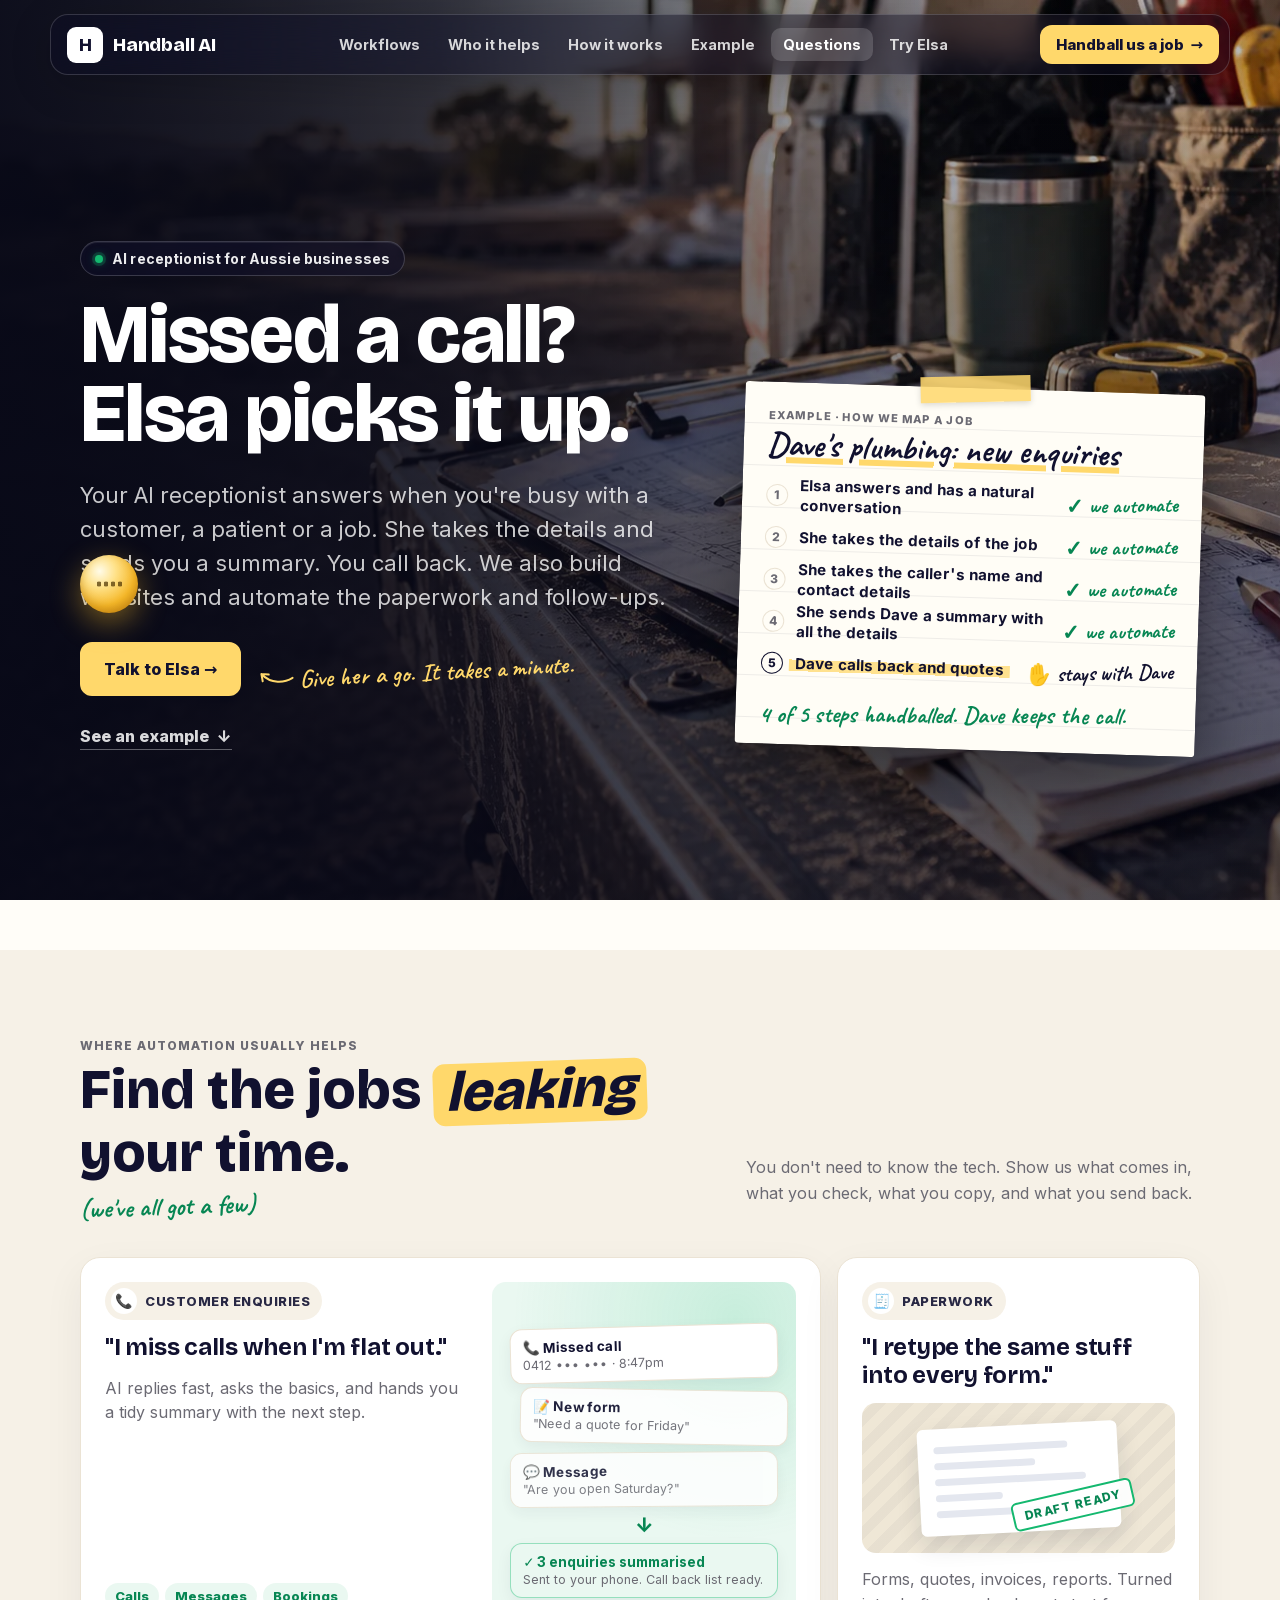
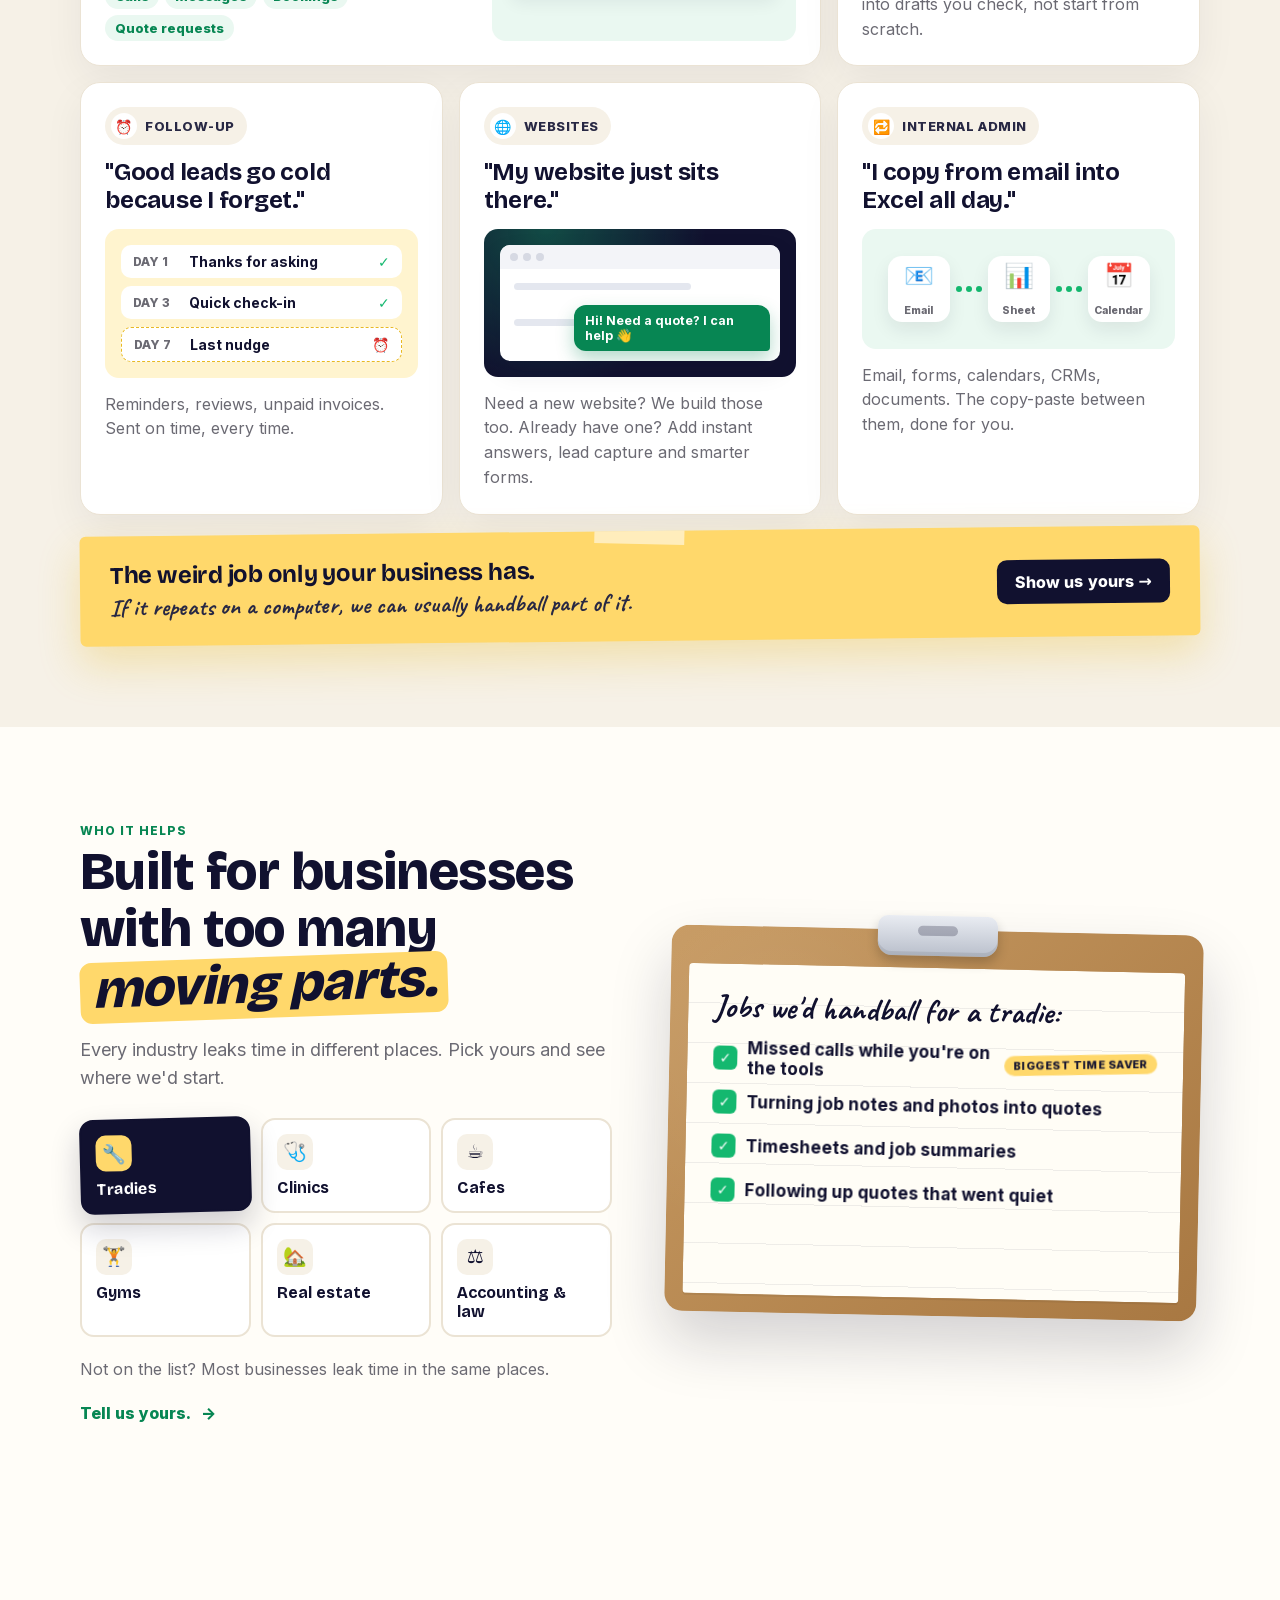
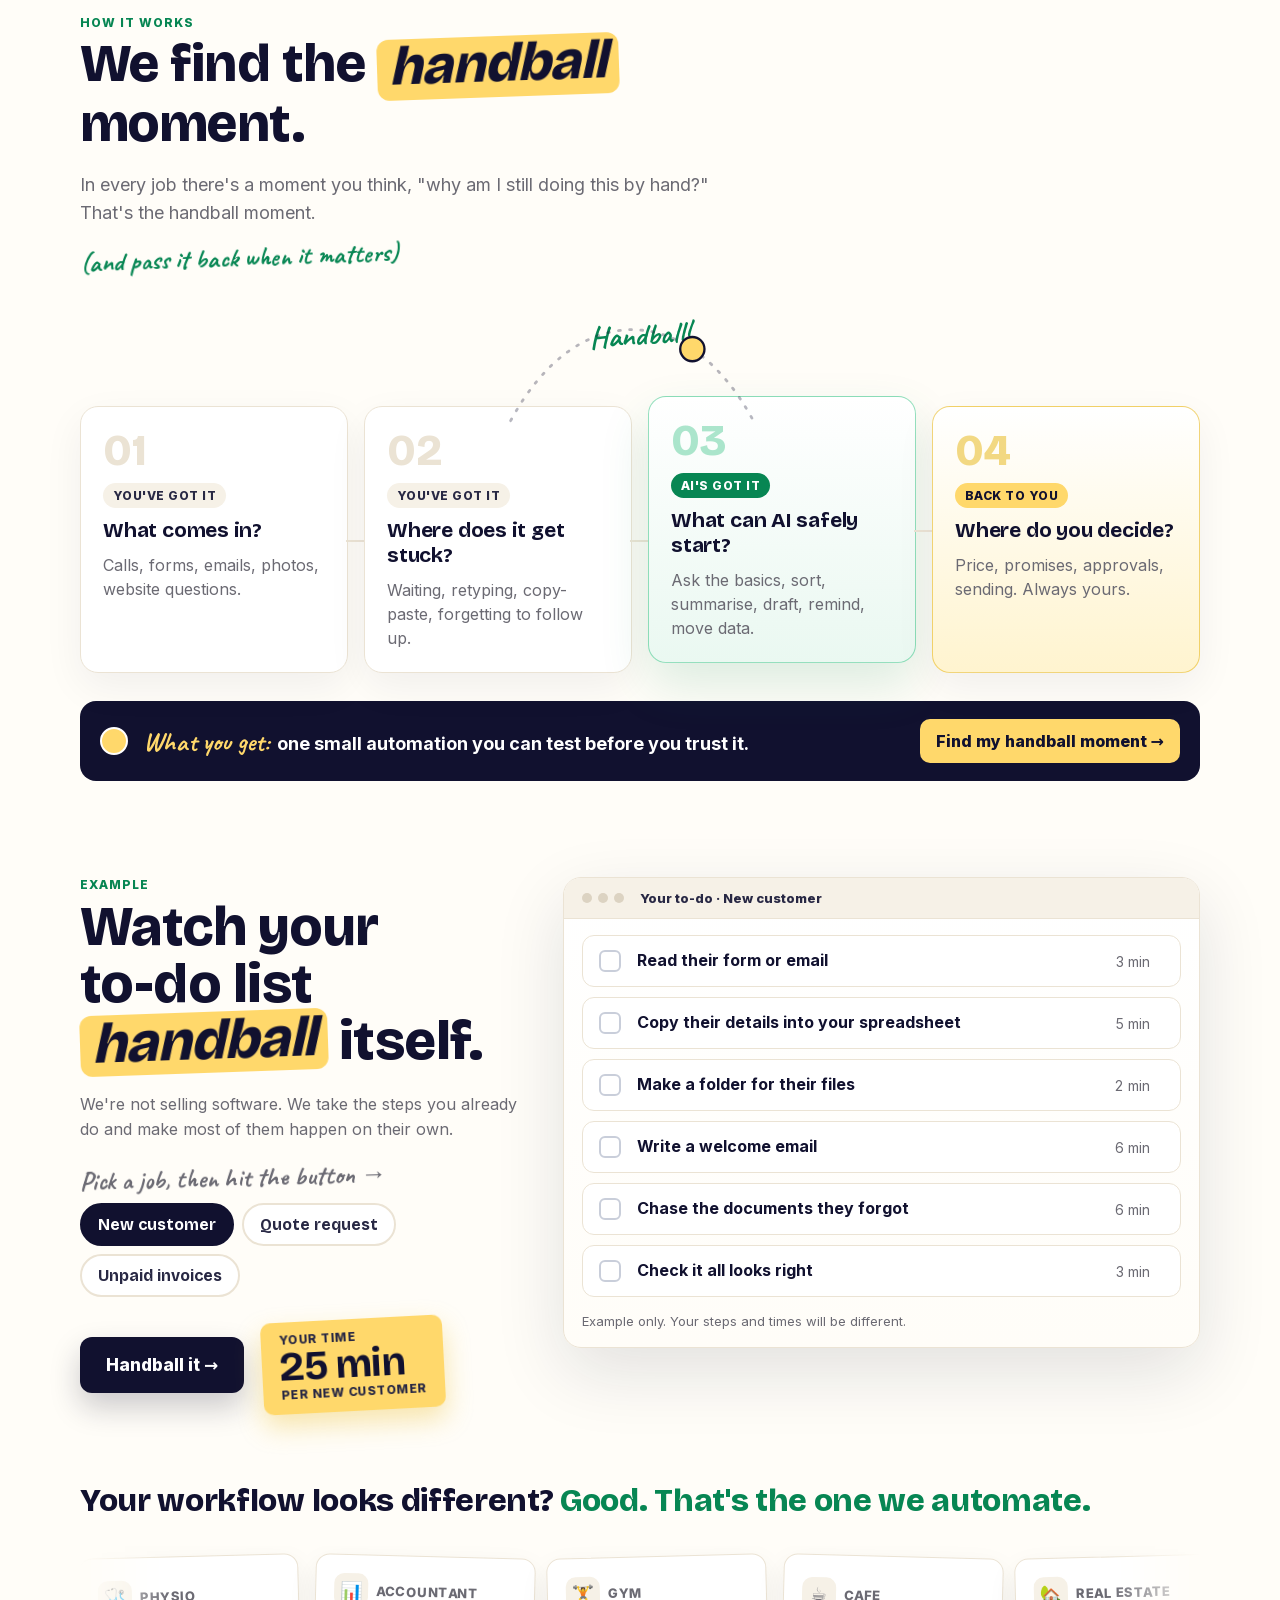
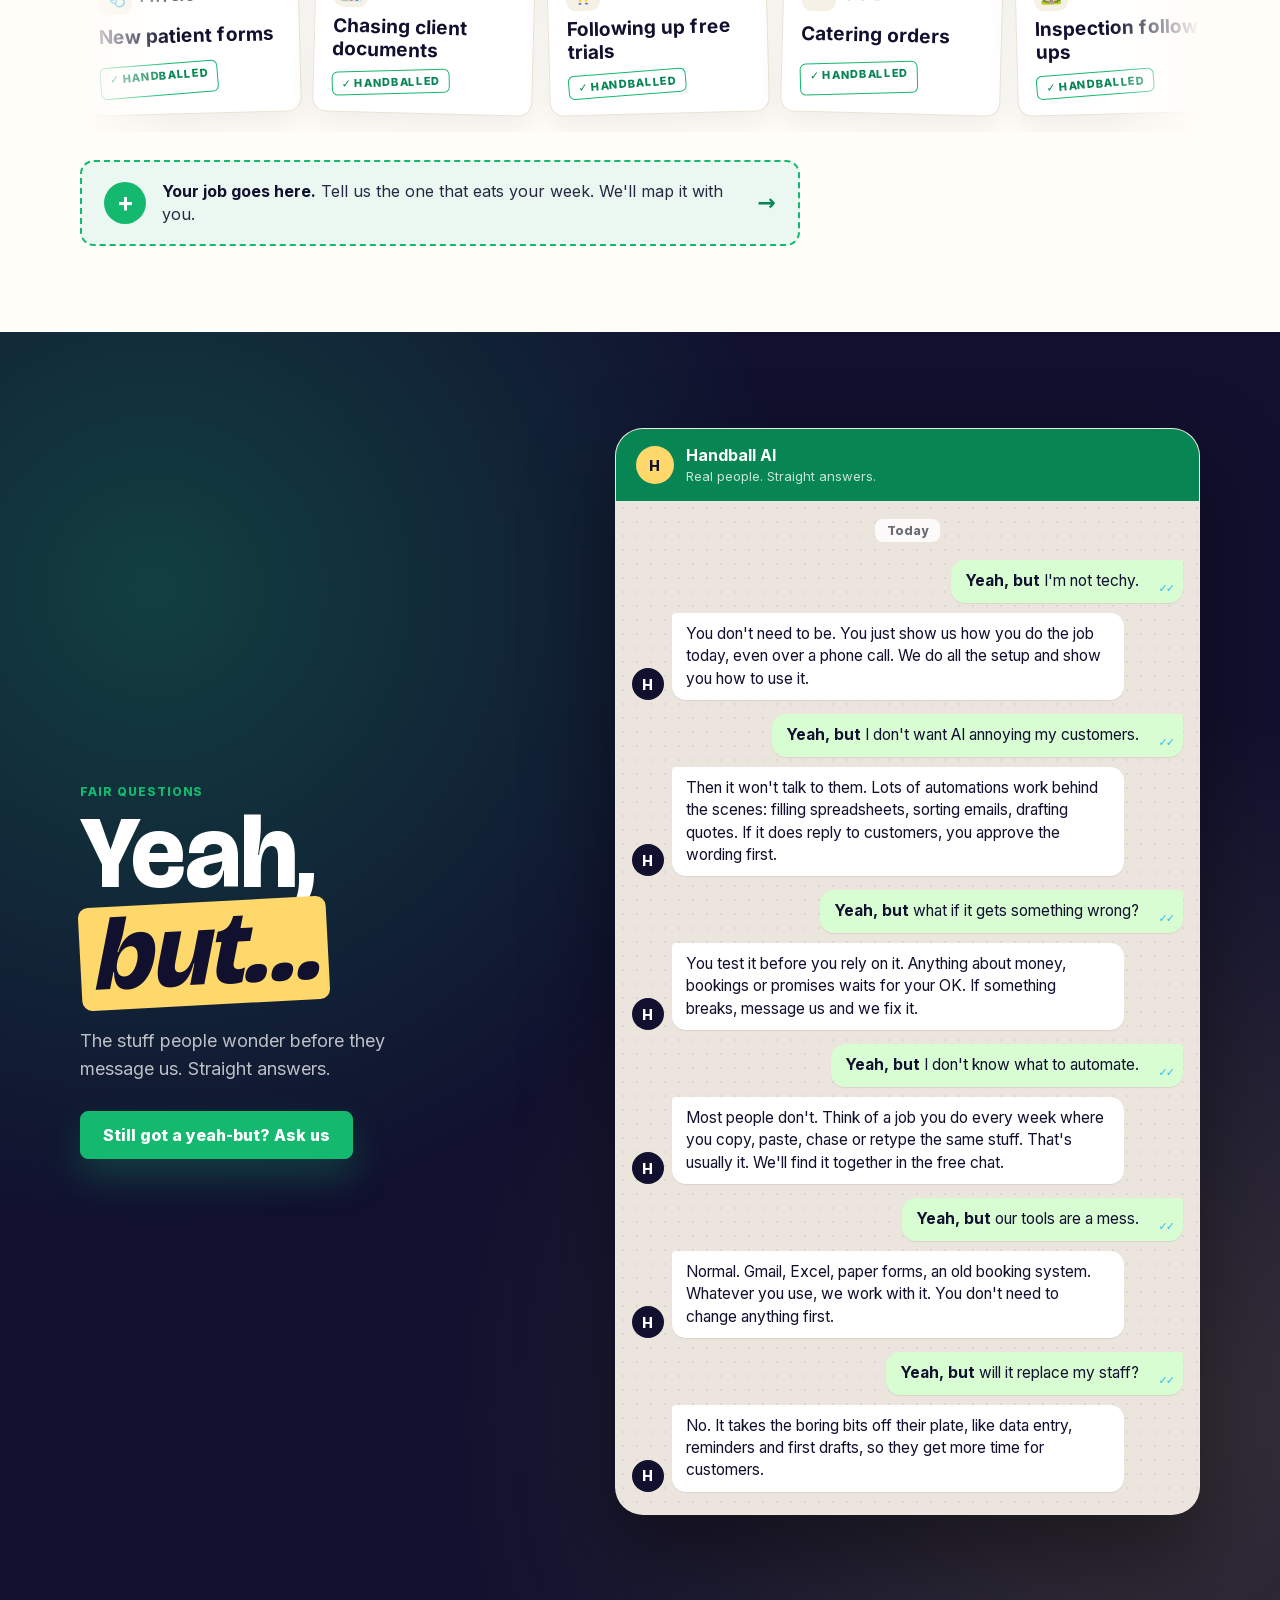
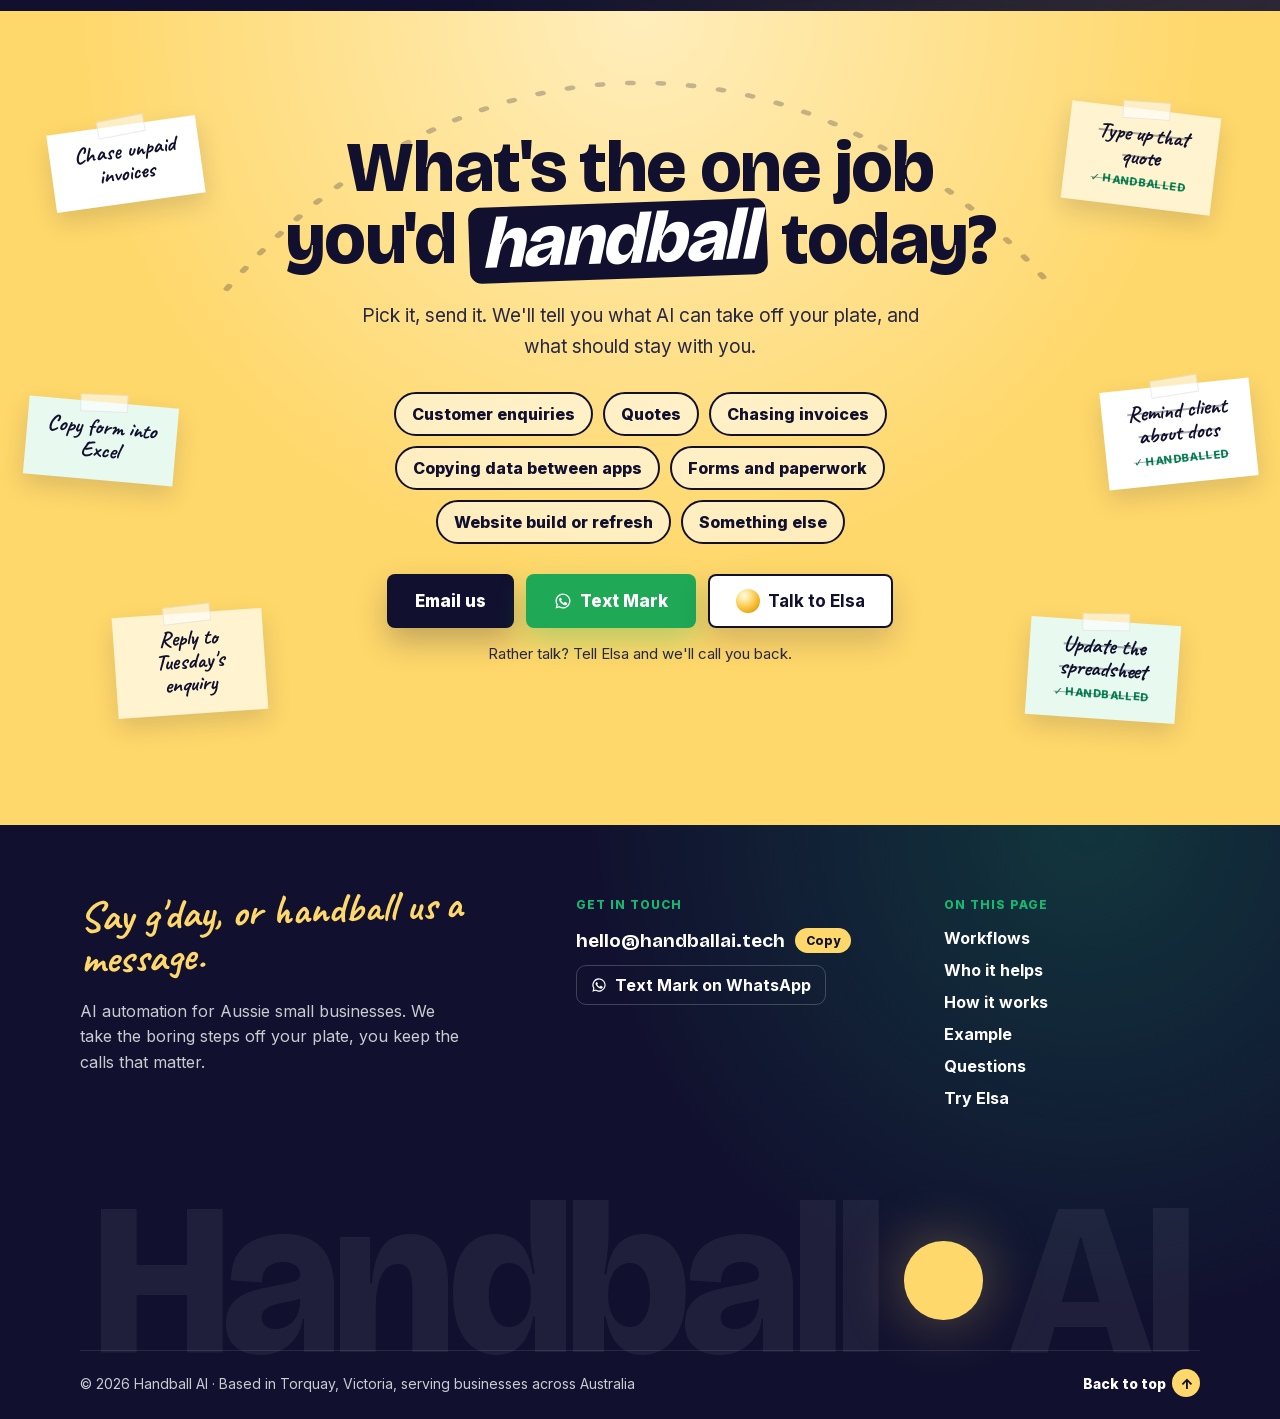
==== commit a07e9ecc: "Pass PostHog visitor ID to Elsa so site and Elsa events join up When Elsa opens (button, bubble, sti" ====
--- a/site/index.html
+++ b/site/index.html
@@ -3,7 +3,7 @@
   <head>
     <meta charset="utf-8">
     <meta name="viewport" content="width=device-width, initial-scale=1">
-    <script src="/assets/js/analytics.js?v=20261031-2"></script>
+    <script src="/assets/js/analytics.js?v=20261116-link"></script>
     <script src="/assets/js/elsa-demo.js?v=20261110-2" defer></script>
     <title>Handball AI – Business Websites &amp; AI Automation Australia</title>
     <meta name="description" content="Handball AI sets up practical AI tools for Australian small businesses: missed enquiries, customer replies, paperwork, and handoffs.">
@@ -944,16 +944,27 @@
         // Real site talks to real Elsa. Any other host (staging, local preview) uses the isolated staging Elsa.
         var live = location.hostname === "handballai.tech" || location.hostname === "www.handballai.tech";
         var voiceOrigin = live ? "https://voice.handballai.tech" : "https://voice-ai-receptionist-staging.handballai-au.workers.dev";
-        var campaign = new URLSearchParams(window.handballAnalytics ? window.handballAnalytics.campaign : {}).toString();
-        var voiceUrl = voiceOrigin + "/" + (campaign ? "?" + campaign : "");
-        dialog.querySelector(".voice-newtab").href = voiceUrl;
+        // Built when Elsa opens, so it can carry the visitor's PostHog ID (ph_did) once analytics has loaded.
+        function voiceUrl() {
+          var analytics = window.handballAnalytics;
+          var query = new URLSearchParams(analytics ? analytics.campaign : {});
+          try {
+            var id = analytics && analytics.distinctId ? analytics.distinctId() : "";
+            if (id) query.set("ph_did", id);
+          } catch (_) { /* Linking is optional. Elsa opens the same without it. */ }
+          var text = query.toString();
+          return voiceOrigin + "/" + (text ? "?" + text : "");
+        }
+        dialog.querySelector(".voice-newtab").href = voiceUrl();
         function openElsa() {
           if (dialog.open) return;
           opener = document.activeElement;
           stopIntro();
           if (location.hash !== "#elsa") history.replaceState(null, "", location.pathname + location.search + "#elsa");
           var frame = document.createElement("iframe");
-          frame.src = voiceUrl;
+          var url = voiceUrl();
+          dialog.querySelector(".voice-newtab").href = url;
+          frame.src = url;
           frame.title = "Handball AI voice assistant";
           frame.allow = "microphone " + voiceOrigin + "; autoplay " + voiceOrigin;
           dialog.showModal();
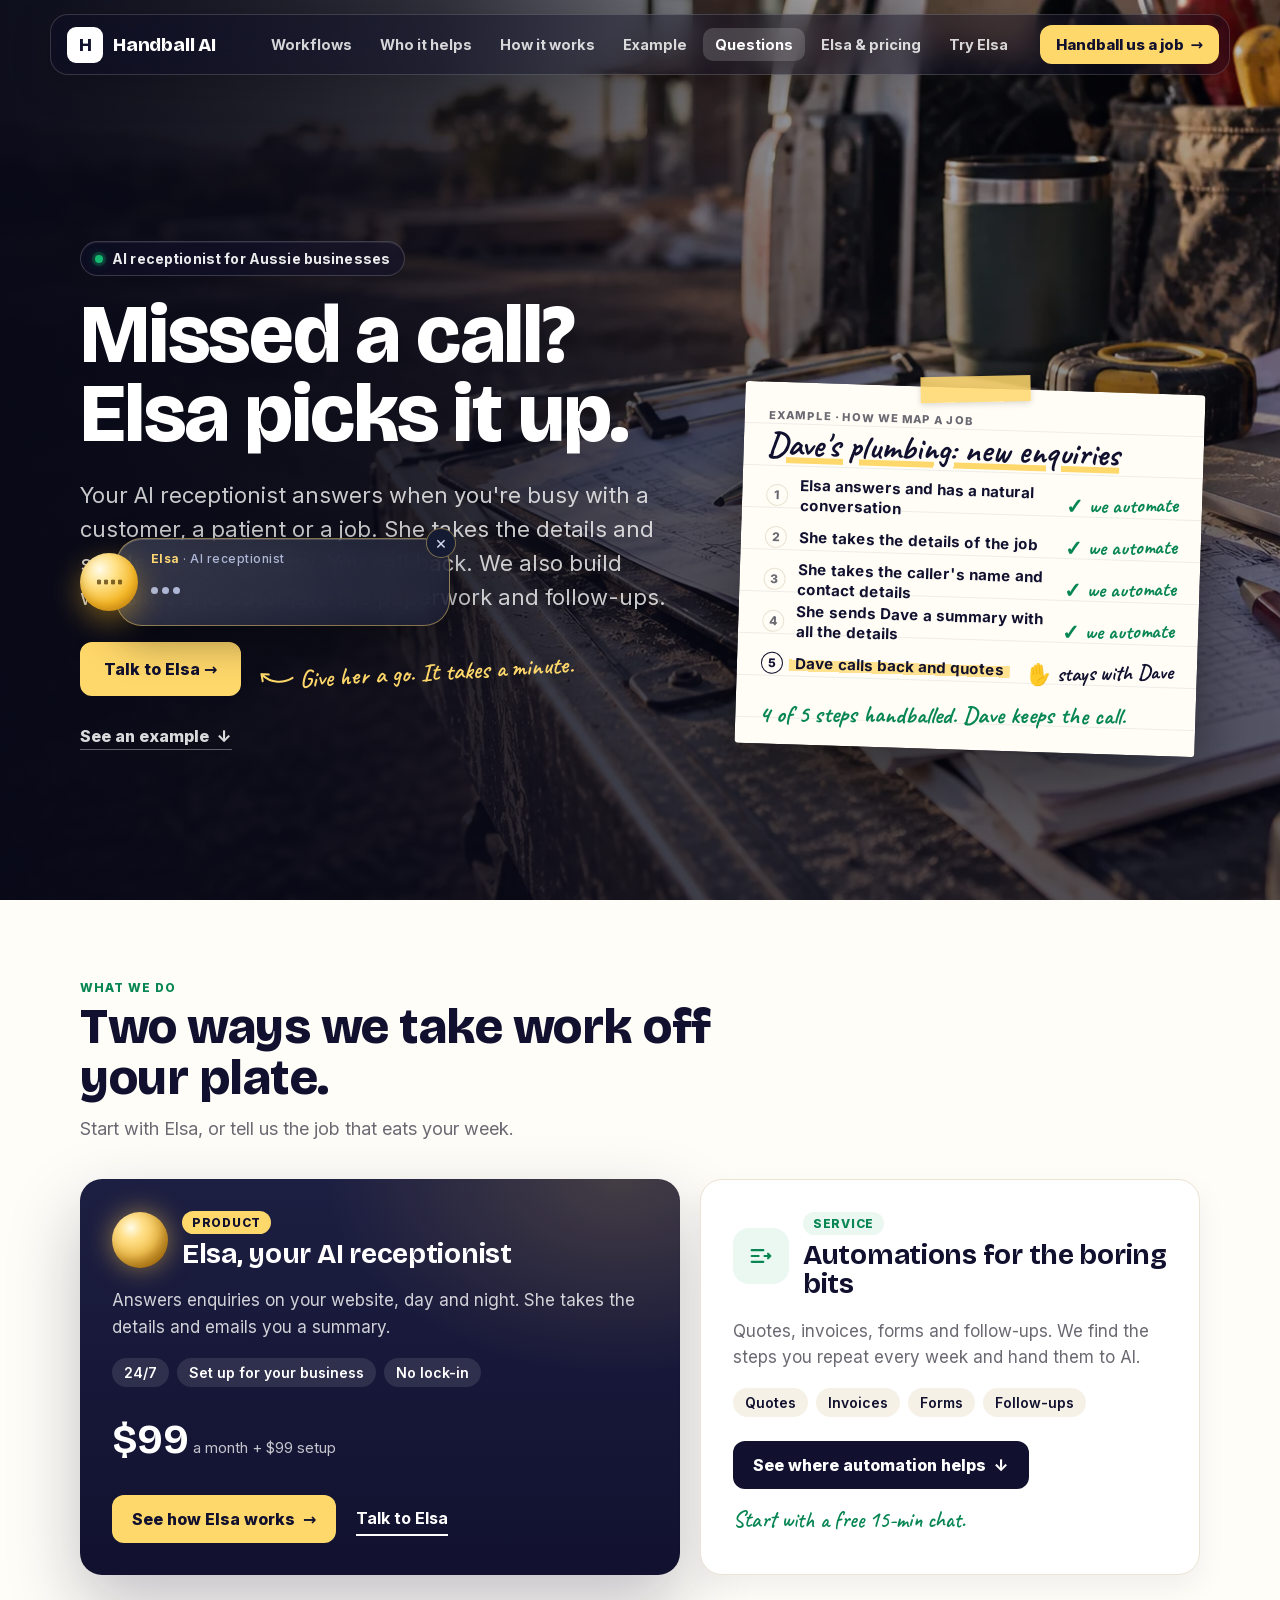
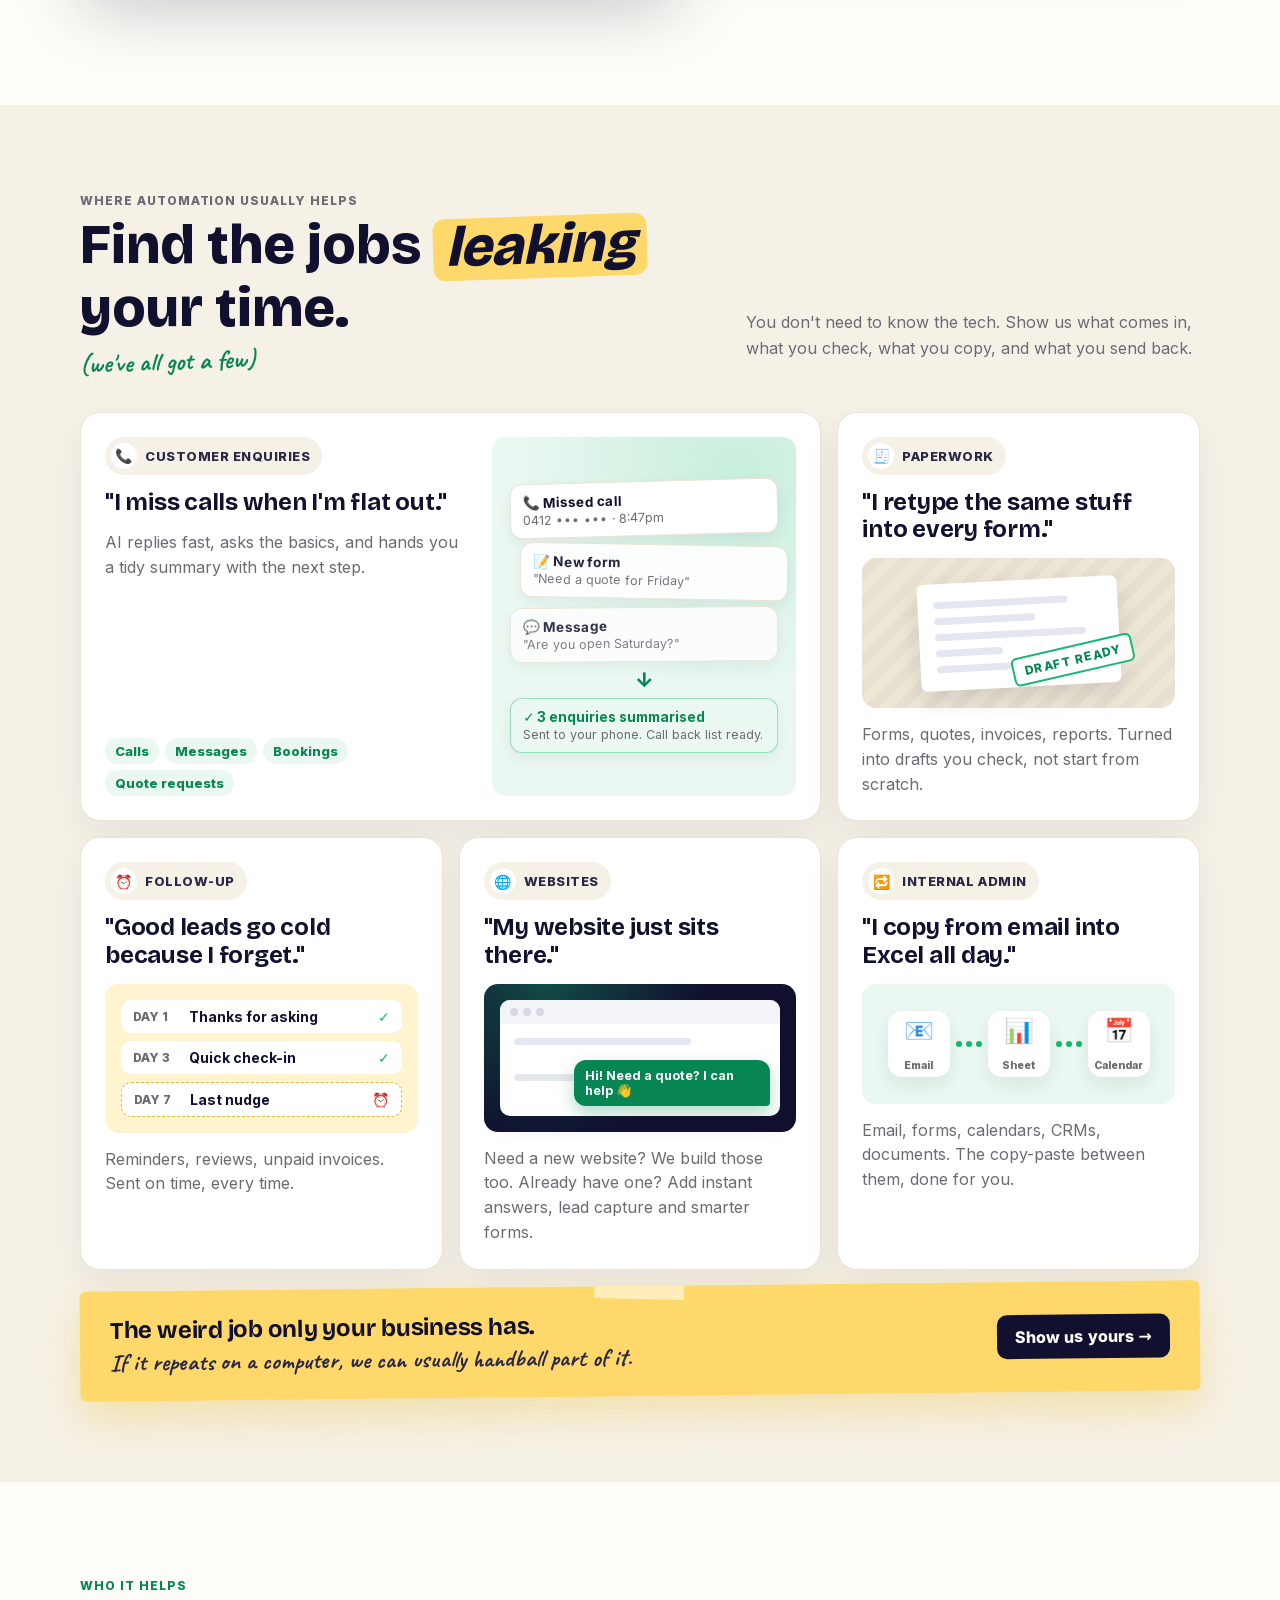
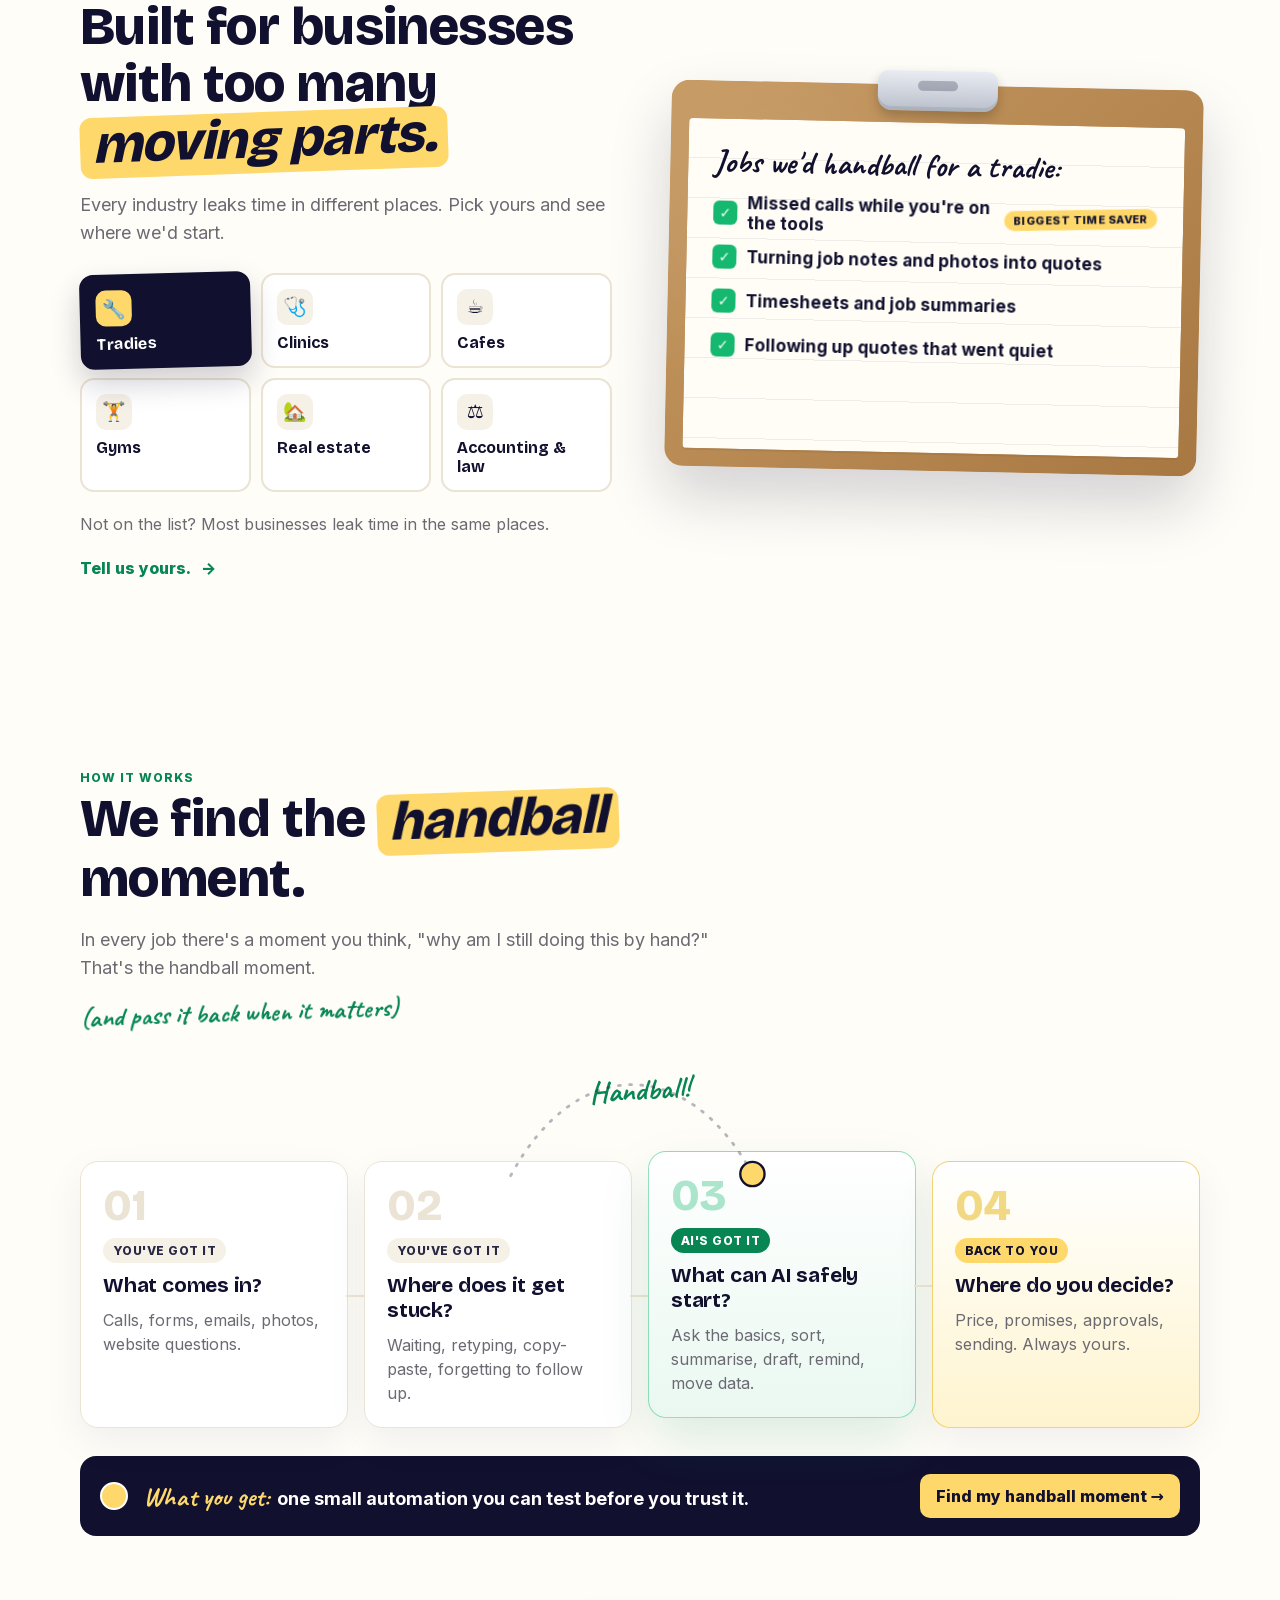
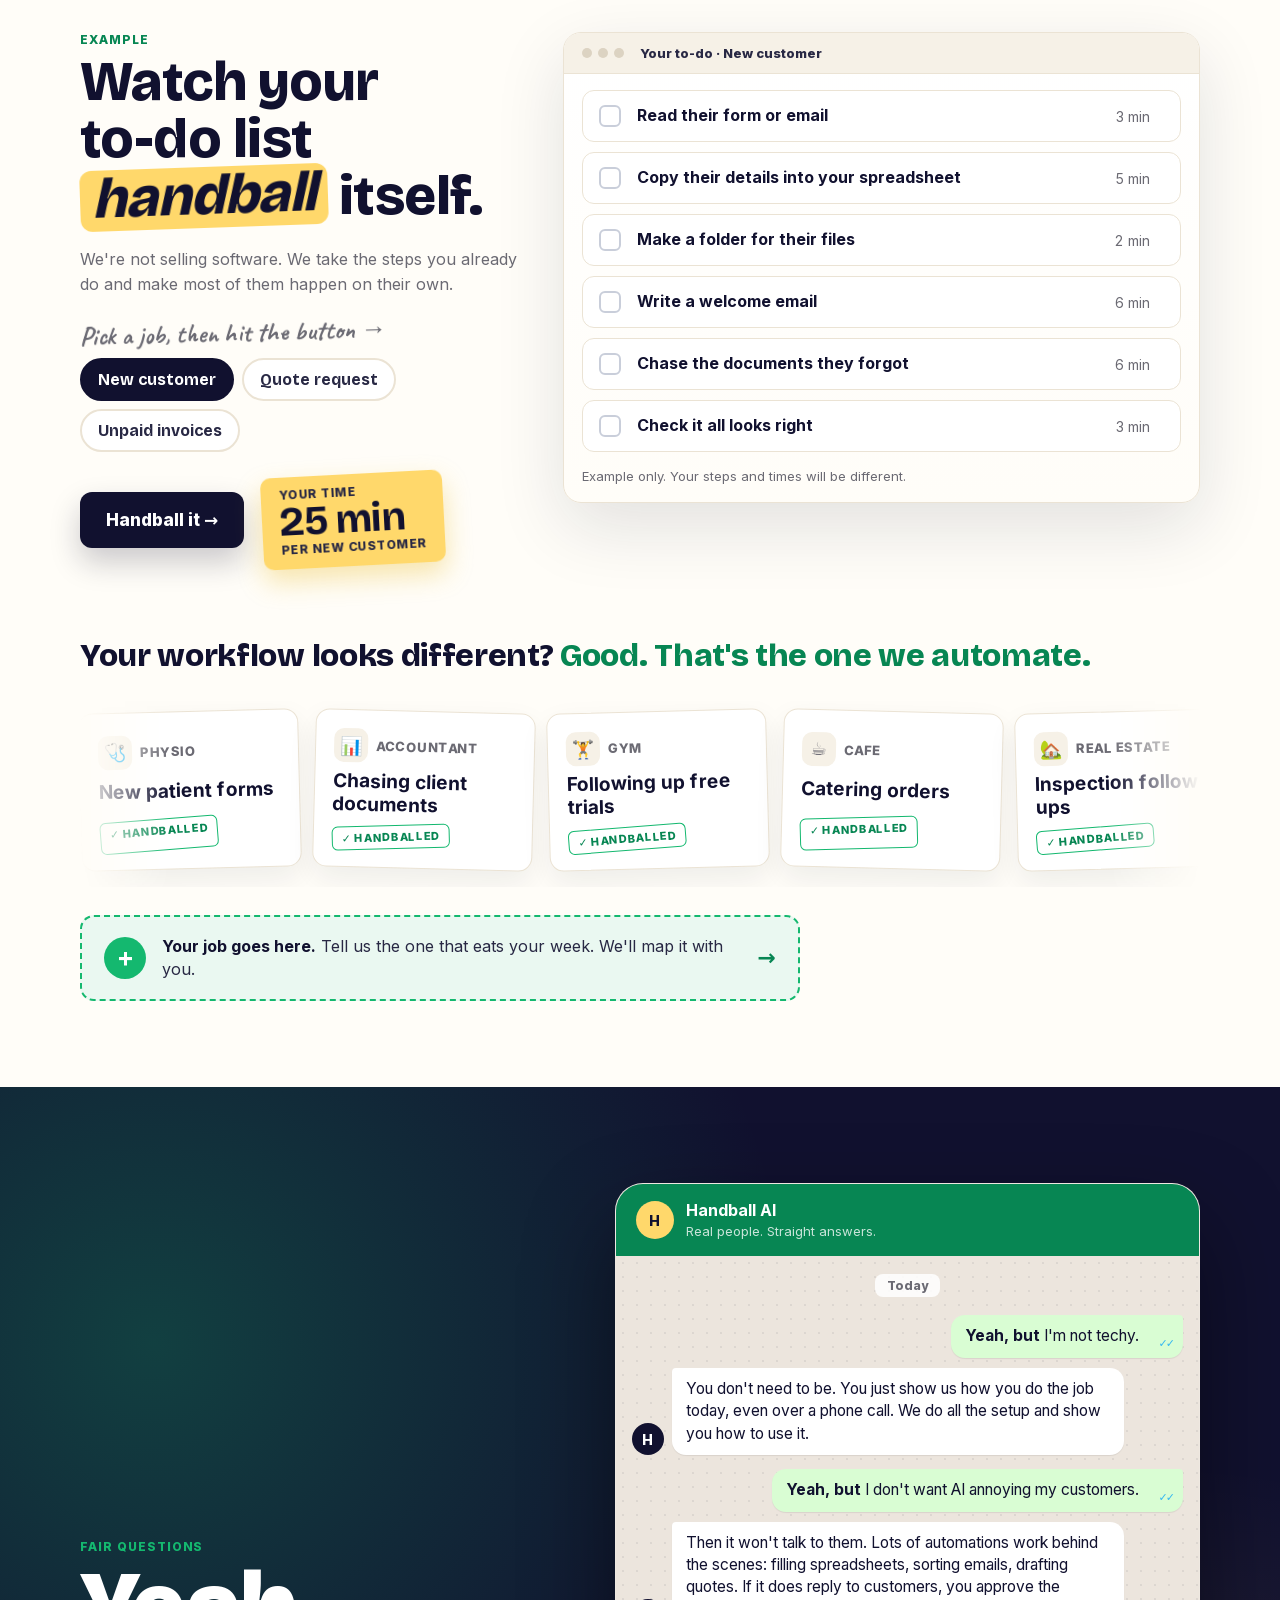
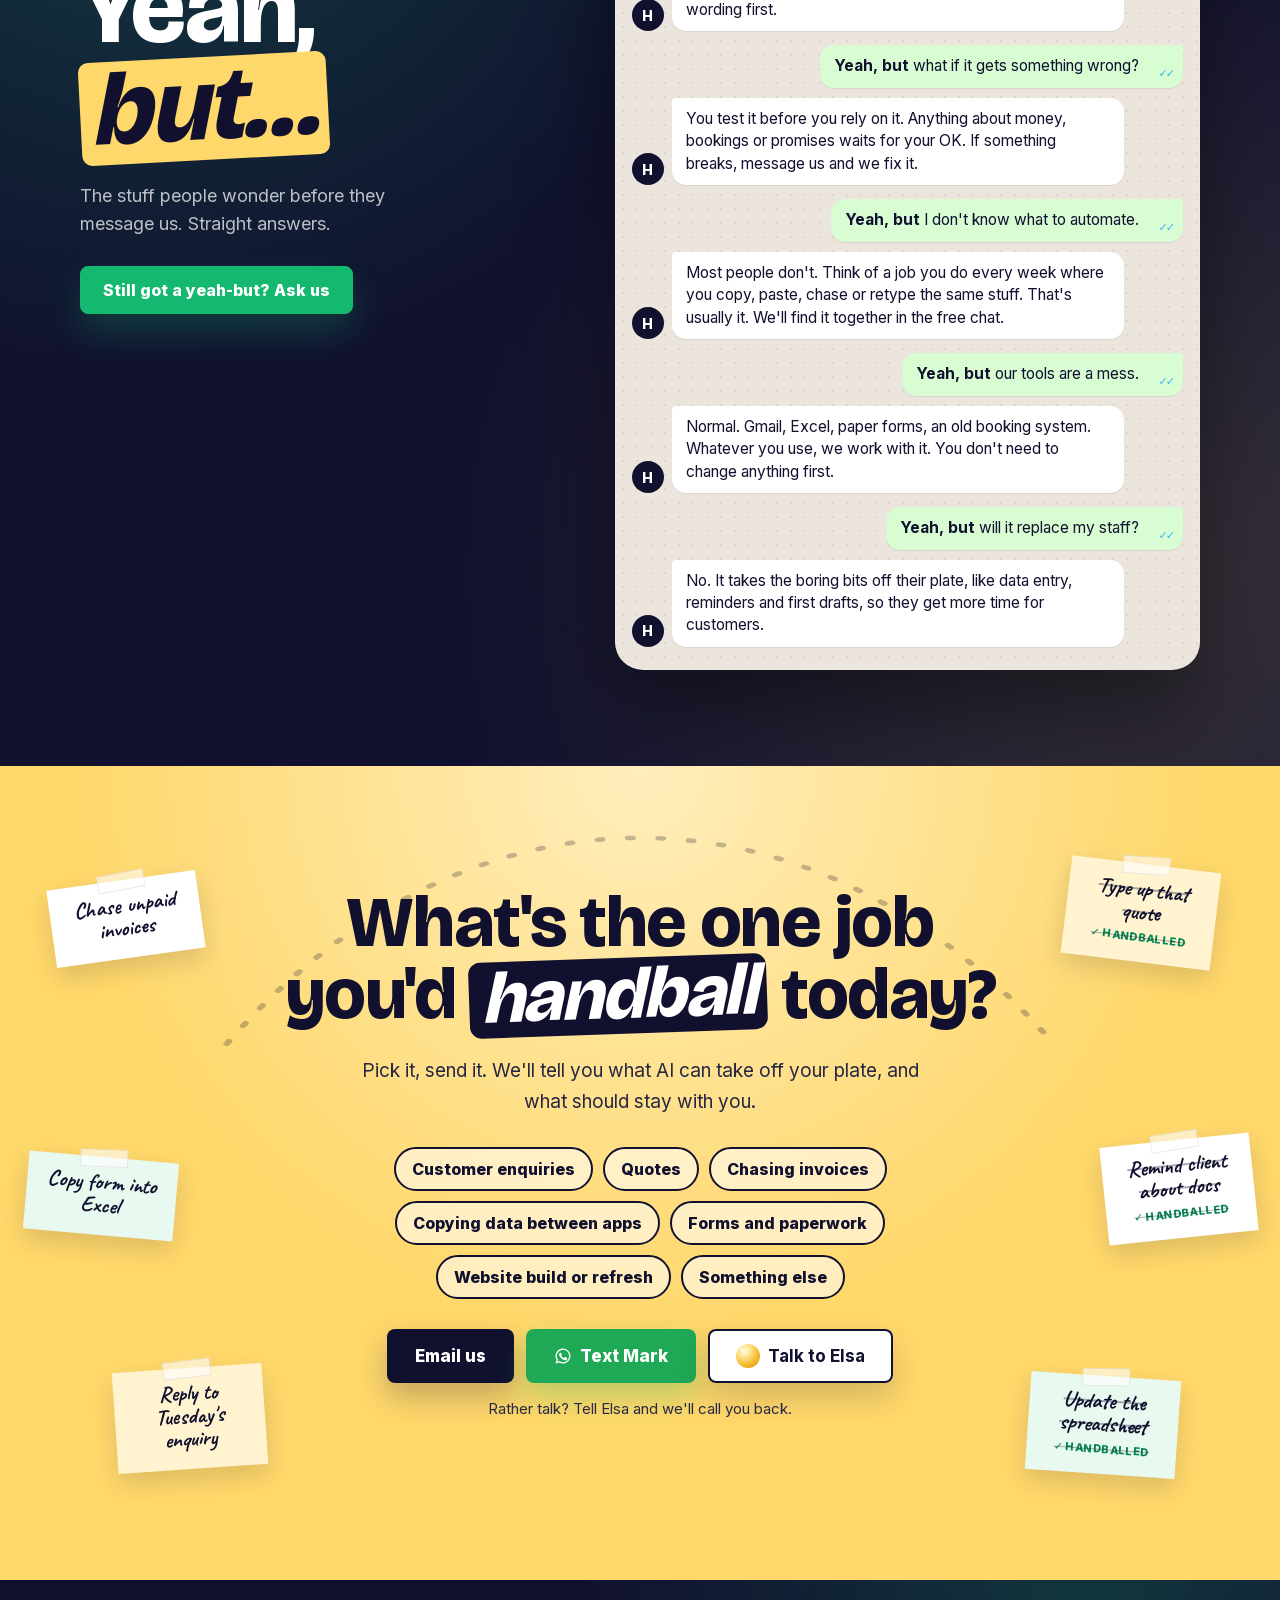
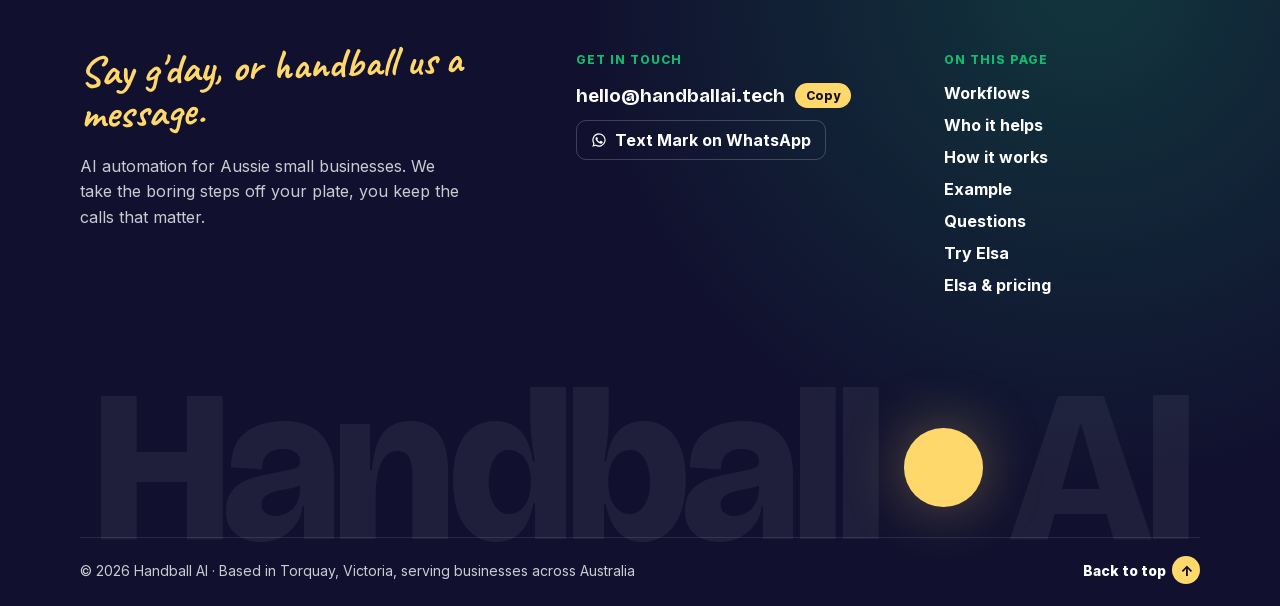
==== commit 03d0e944: "Add Elsa product page and homepage "What we do" section New /elsa/ page: what Elsa does, how it work" ====
--- a/site/index.html
+++ b/site/index.html
@@ -10,7 +10,7 @@
     <link rel="icon" href="assets/favicon.svg" type="image/svg+xml">
     <link rel="preload" href="assets/fonts/bricolage-grotesque-3.woff2" as="font" type="font/woff2" crossorigin>
     <link rel="preload" href="assets/fonts/inter-7.woff2" as="font" type="font/woff2" crossorigin>
-    <link rel="stylesheet" href="assets/css/styles.css?v=20261114-mobile-menu">
+    <link rel="stylesheet" href="assets/css/styles.css?v=20261117-what-we-do">
   </head>
   <body>
     <header class="site-header" data-theme="dark">
@@ -26,6 +26,7 @@
           <a href="#process">How it works</a>
           <a href="#example">Example</a>
           <a href="#faq">Questions</a>
+          <a href="/elsa/">Elsa &amp; pricing</a>
           <a href="#elsa">Try Elsa</a>
         </nav>
 
@@ -43,6 +44,7 @@
         <a href="#process">How it works</a>
         <a href="#example">Example</a>
         <a href="#faq">Questions</a>
+        <a href="/elsa/">Elsa &amp; pricing</a>
         <a href="#elsa">Try Elsa</a>
       </nav>
     </header>
@@ -91,6 +93,58 @@
         </div>
       </section>
 
+      <section class="wwd" id="what-we-do">
+        <div class="section-wrap">
+          <div class="wwd-head">
+            <p class="kicker">What we do</p>
+            <h2>Two ways we take work off your plate.</h2>
+            <p>Start with Elsa, or tell us the job that eats your week.</p>
+          </div>
+          <div class="wwd-grid">
+            <article class="wwd-card wwd-elsa">
+              <div class="wwd-top">
+                <span class="wwd-orb" aria-hidden="true"></span>
+                <div>
+                  <span class="wwd-tag">Product</span>
+                  <h3>Elsa, your AI receptionist</h3>
+                </div>
+              </div>
+              <p>Answers enquiries on your website, day and night. She takes the details and emails you a summary.</p>
+              <ul class="wwd-list">
+                <li>24/7</li>
+                <li>Set up for your business</li>
+                <li>No lock-in</li>
+              </ul>
+              <p class="wwd-price"><strong>$99</strong> <span>a month + $99 setup</span></p>
+              <div class="wwd-actions">
+                <a class="wwd-btn" href="/elsa/">See how Elsa works <span aria-hidden="true">&rarr;</span></a>
+                <a class="wwd-link" href="#elsa">Talk to Elsa</a>
+              </div>
+            </article>
+            <article class="wwd-card wwd-auto">
+              <div class="wwd-top">
+                <span class="wwd-ico" aria-hidden="true"><svg width="28" height="28" viewBox="0 0 24 24" fill="none" stroke="currentColor" stroke-width="1.8" stroke-linecap="round" stroke-linejoin="round"><path d="M4 7h10M4 12h6M4 17h10"/><path d="M15 12h5m-2-2 2 2-2 2"/></svg></span>
+                <div>
+                  <span class="wwd-tag">Service</span>
+                  <h3>Automations for the boring bits</h3>
+                </div>
+              </div>
+              <p>Quotes, invoices, forms and follow-ups. We find the steps you repeat every week and hand them to AI.</p>
+              <ul class="wwd-list">
+                <li>Quotes</li>
+                <li>Invoices</li>
+                <li>Forms</li>
+                <li>Follow-ups</li>
+              </ul>
+              <div class="wwd-actions">
+                <a class="wwd-btn" href="#services">See where automation helps <span aria-hidden="true">&darr;</span></a>
+              </div>
+              <p class="wwd-note">Start with a free 15-min chat.</p>
+            </article>
+          </div>
+        </div>
+      </section>
+
       <section class="section-band pain-band wfx" id="services">
         <div class="section-wrap split-head">
           <div>
@@ -754,6 +808,7 @@
           <a href="#example">Example</a>
           <a href="#faq">Questions</a>
           <a href="#elsa">Try Elsa</a>
+          <a href="/elsa/">Elsa &amp; pricing</a>
         </nav>
       </div>
 
--- a/site/assets/css/styles.css
+++ b/site/assets/css/styles.css
@@ -4756,3 +4756,70 @@
 @media (prefers-reduced-motion: reduce) {
   .elsa-bar, .elsa-bar.is-on { transition: none; }
 }
+
+/* Nav with the "Elsa & pricing" link: keep each link on one line.
+   The hero already has the Talk to Elsa button, so "Try Elsa" drops out first on small laptops. */
+.site-nav a { white-space: nowrap; }
+@media (max-width: 1180px) {
+  .site-nav a[href="#elsa"] { display: none; }
+}
+
+
+/* ---------- Homepage "What we do": Elsa (product) + automations (service) ---------- */
+.wwd { padding: 80px 0; background: var(--paper); }
+.wwd-head { max-width: 640px; }
+.wwd-head h2 { margin: 0; font-family: var(--display); font-size: clamp(32px, 4.4vw, 50px); line-height: 1.02; letter-spacing: -0.01em; }
+.wwd-head p:not(.kicker) { margin: 12px 0 0; color: var(--muted); font-size: 18px; line-height: 1.55; }
+.wwd-grid { display: grid; grid-template-columns: 1.2fr 1fr; gap: 20px; margin-top: 36px; }
+.wwd-card { position: relative; padding: 32px; border-radius: 22px; }
+.wwd-elsa {
+  color: #fff;
+  background:
+    radial-gradient(70% 70% at 90% 0%, rgba(245, 196, 81, 0.18), rgba(245, 196, 81, 0) 70%),
+    linear-gradient(180deg, #1d1f42, #11112f);
+  box-shadow: 0 30px 70px rgba(17, 17, 47, 0.25);
+}
+.wwd-auto { border: 1px solid var(--line); background: #fff; box-shadow: 0 12px 30px rgba(20, 22, 46, 0.06); }
+.wwd-top { display: flex; align-items: center; gap: 14px; }
+.wwd-orb {
+  flex: none;
+  width: 56px;
+  height: 56px;
+  border-radius: 50%;
+  background: radial-gradient(circle at 34% 28%, #fffbe8 0%, #ffe08a 22%, #f5c451 52%, #c98a14 82%, #8a5a08 100%);
+  box-shadow: 0 0 26px rgba(245, 196, 81, 0.55), inset -6px -8px 14px rgba(90, 50, 0, 0.35);
+}
+.wwd-ico { display: flex; flex: none; align-items: center; justify-content: center; width: 56px; height: 56px; color: var(--brand-dark); border-radius: 16px; background: var(--soft-green); }
+.wwd-tag { display: inline-block; padding: 4px 10px; border-radius: 999px; font-size: 12px; font-weight: 800; letter-spacing: 0.06em; text-transform: uppercase; }
+.wwd-elsa .wwd-tag { color: var(--ink); background: var(--yellow); }
+.wwd-auto .wwd-tag { color: var(--brand-dark); background: var(--soft-green); }
+.wwd-card h3 { margin: 6px 0 0; font-family: var(--display); font-size: 28px; line-height: 1.05; }
+.wwd-card > p { margin: 18px 0 0; font-size: 17px; line-height: 1.55; }
+.wwd-elsa > p { color: rgba(255, 255, 255, 0.8); }
+.wwd-auto > p { color: var(--muted); }
+.wwd-list { display: flex; flex-wrap: wrap; gap: 8px; margin: 18px 0 0; padding: 0; list-style: none; }
+.wwd-list li { padding: 6px 12px; border-radius: 999px; font-size: 14px; font-weight: 600; }
+.wwd-elsa .wwd-list li { color: #fff; background: rgba(255, 255, 255, 0.1); }
+.wwd-auto .wwd-list li { background: var(--soft); }
+.wwd-card > p.wwd-price { margin-top: 22px; color: #fff; font-family: var(--display); }
+.wwd-price strong { font-size: 40px; }
+.wwd-price span { color: rgba(255, 255, 255, 0.75); font-family: Inter, sans-serif; font-size: 15px; }
+.wwd-actions { display: flex; flex-wrap: wrap; align-items: center; gap: 12px 20px; margin-top: 24px; }
+.wwd-btn { display: inline-flex; align-items: center; gap: 8px; min-height: 48px; padding: 0 20px; border-radius: 12px; font-size: 16px; font-weight: 800; transition: transform 0.15s ease, background 0.15s ease; }
+.wwd-btn:hover { transform: translateY(-1px); }
+.wwd-elsa .wwd-btn { color: var(--ink); background: var(--yellow); }
+.wwd-elsa .wwd-btn:hover { background: #fff; }
+.wwd-auto .wwd-btn { color: #fff; background: var(--ink); }
+.wwd-link { padding: 6px 0; color: #fff; font-weight: 700; border-bottom: 2px solid currentColor; }
+.wwd-link:hover { color: var(--yellow); }
+.wwd-btn:focus-visible, .wwd-link:focus-visible { outline: 3px solid var(--brand); outline-offset: 3px; }
+.wwd-card > p.wwd-note { margin-top: 18px; color: var(--brand-dark); font-family: var(--hand); font-size: 22px; line-height: 1.2; }
+@media (max-width: 860px) {
+  .wwd { padding: 56px 0; }
+  .wwd-grid { grid-template-columns: 1fr; }
+  .wwd-card { padding: 24px; }
+}
+@media (prefers-reduced-motion: reduce) {
+  .wwd-btn { transition: none; }
+  .wwd-btn:hover { transform: none; }
+}
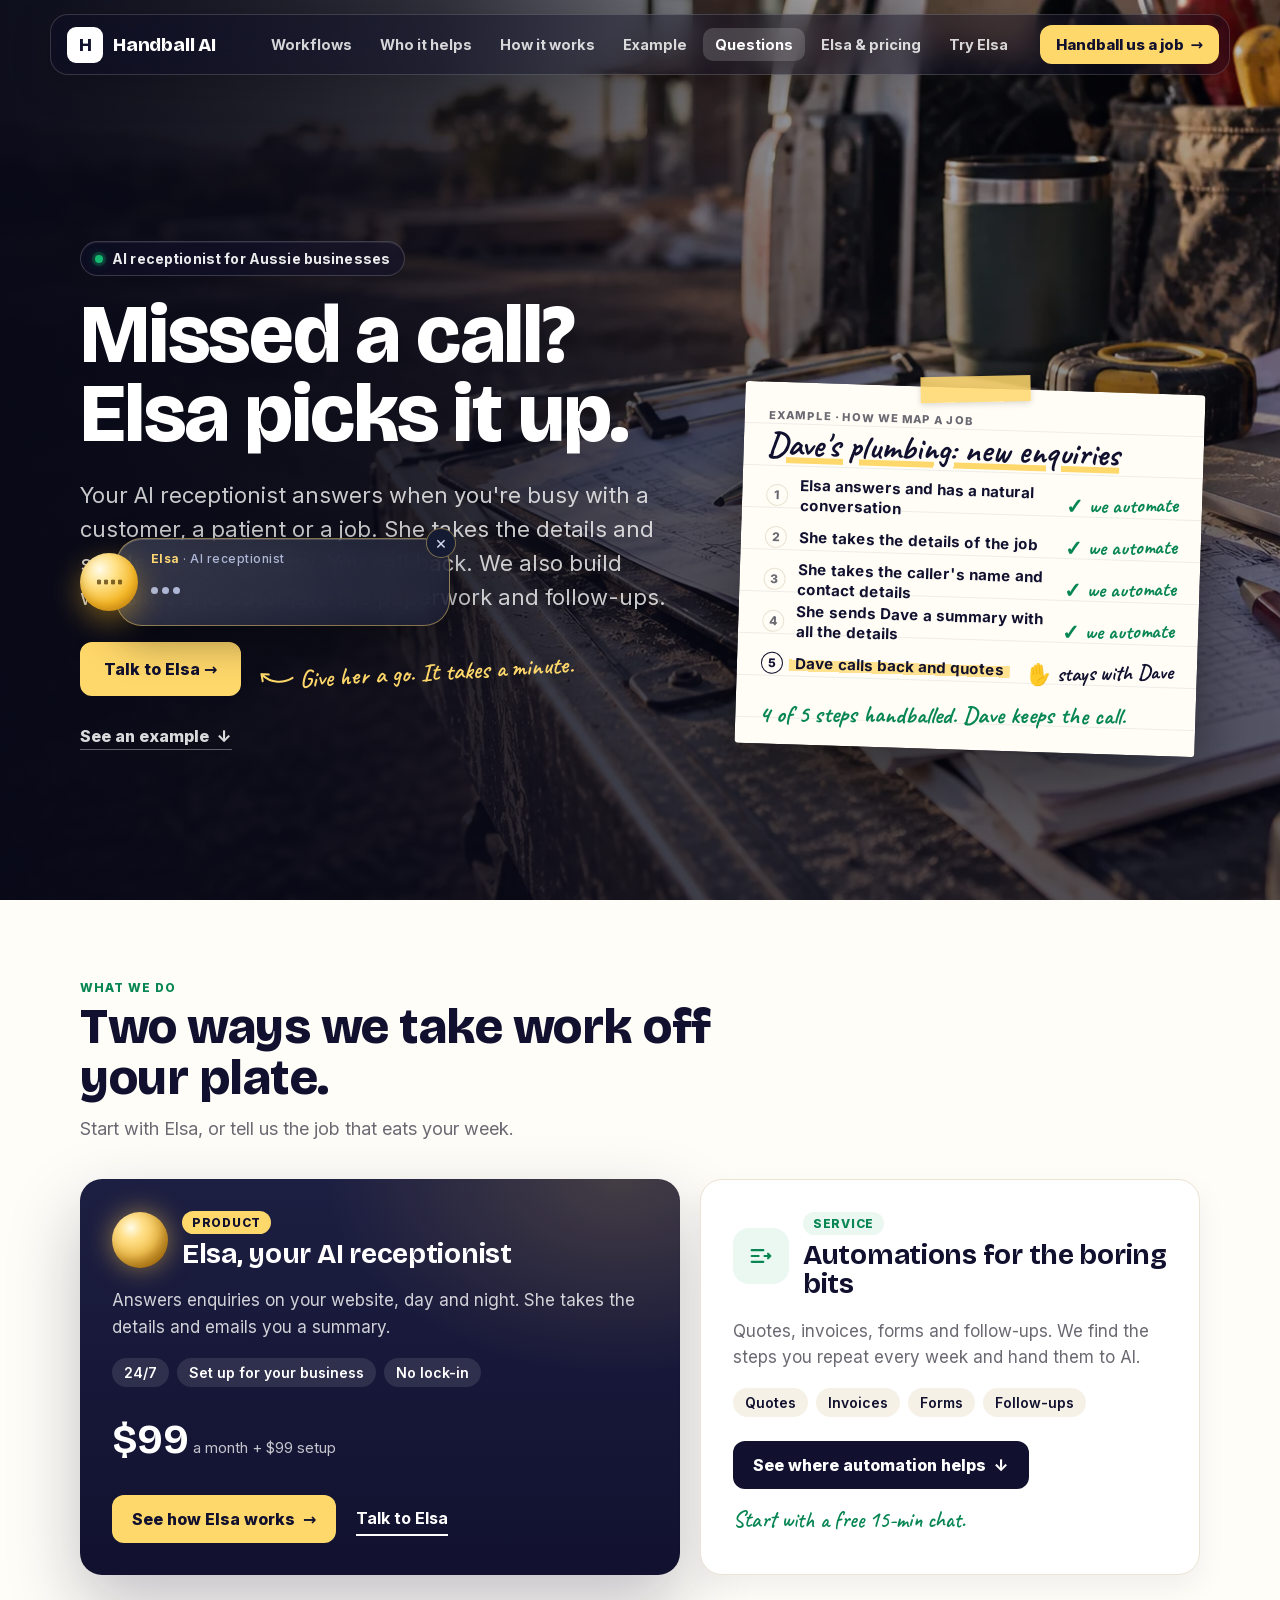
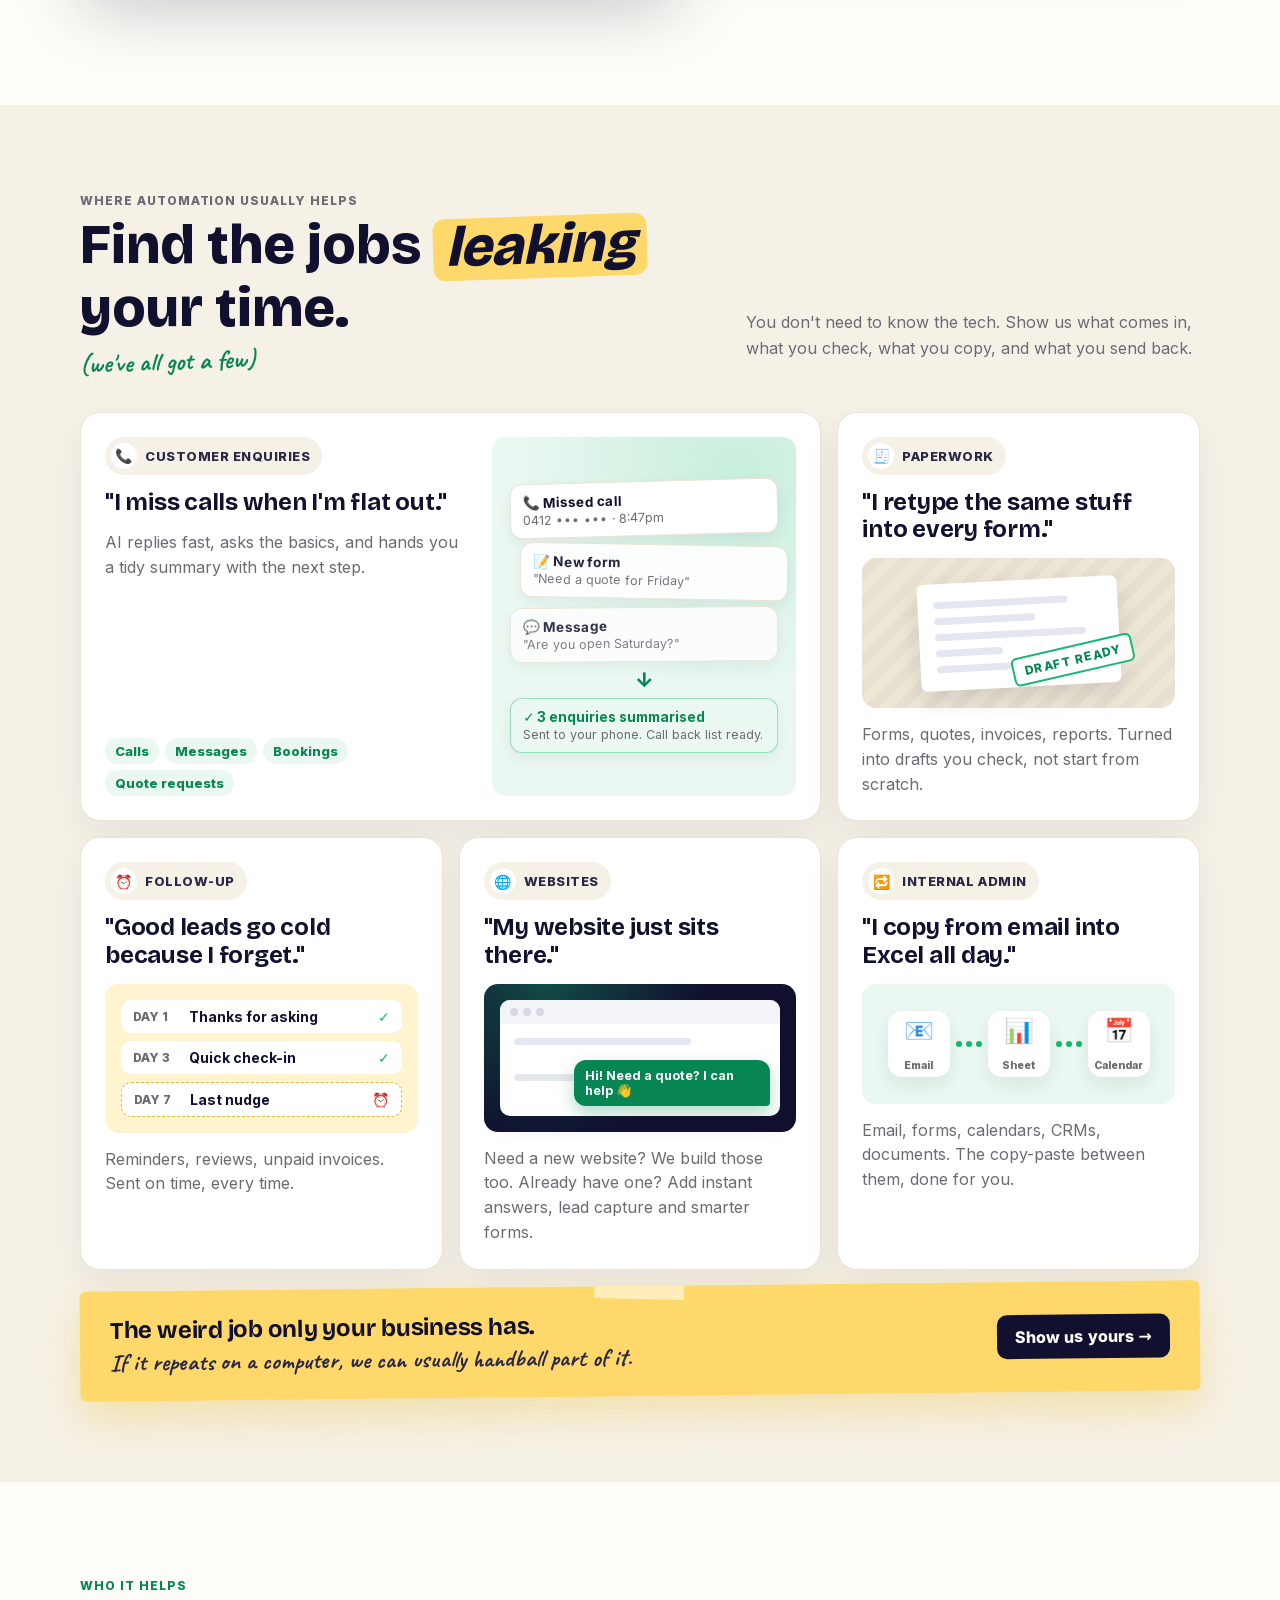
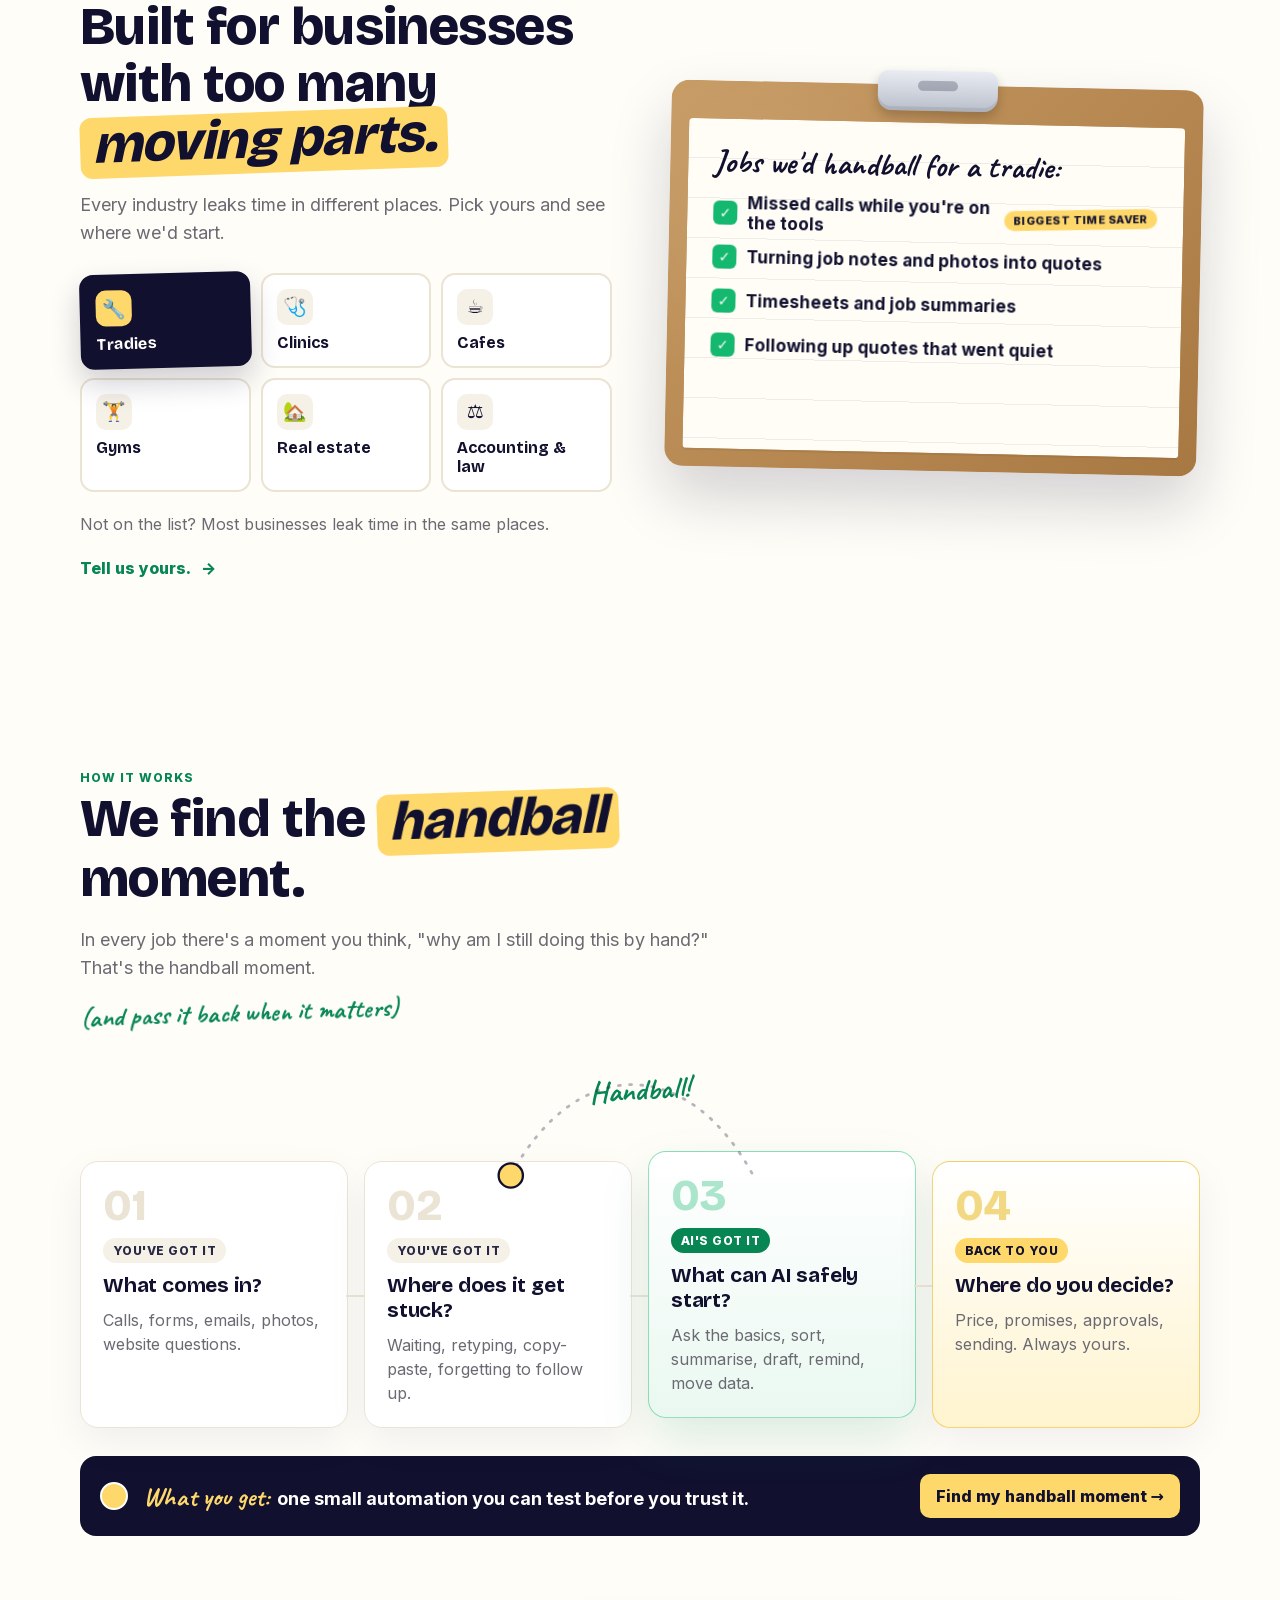
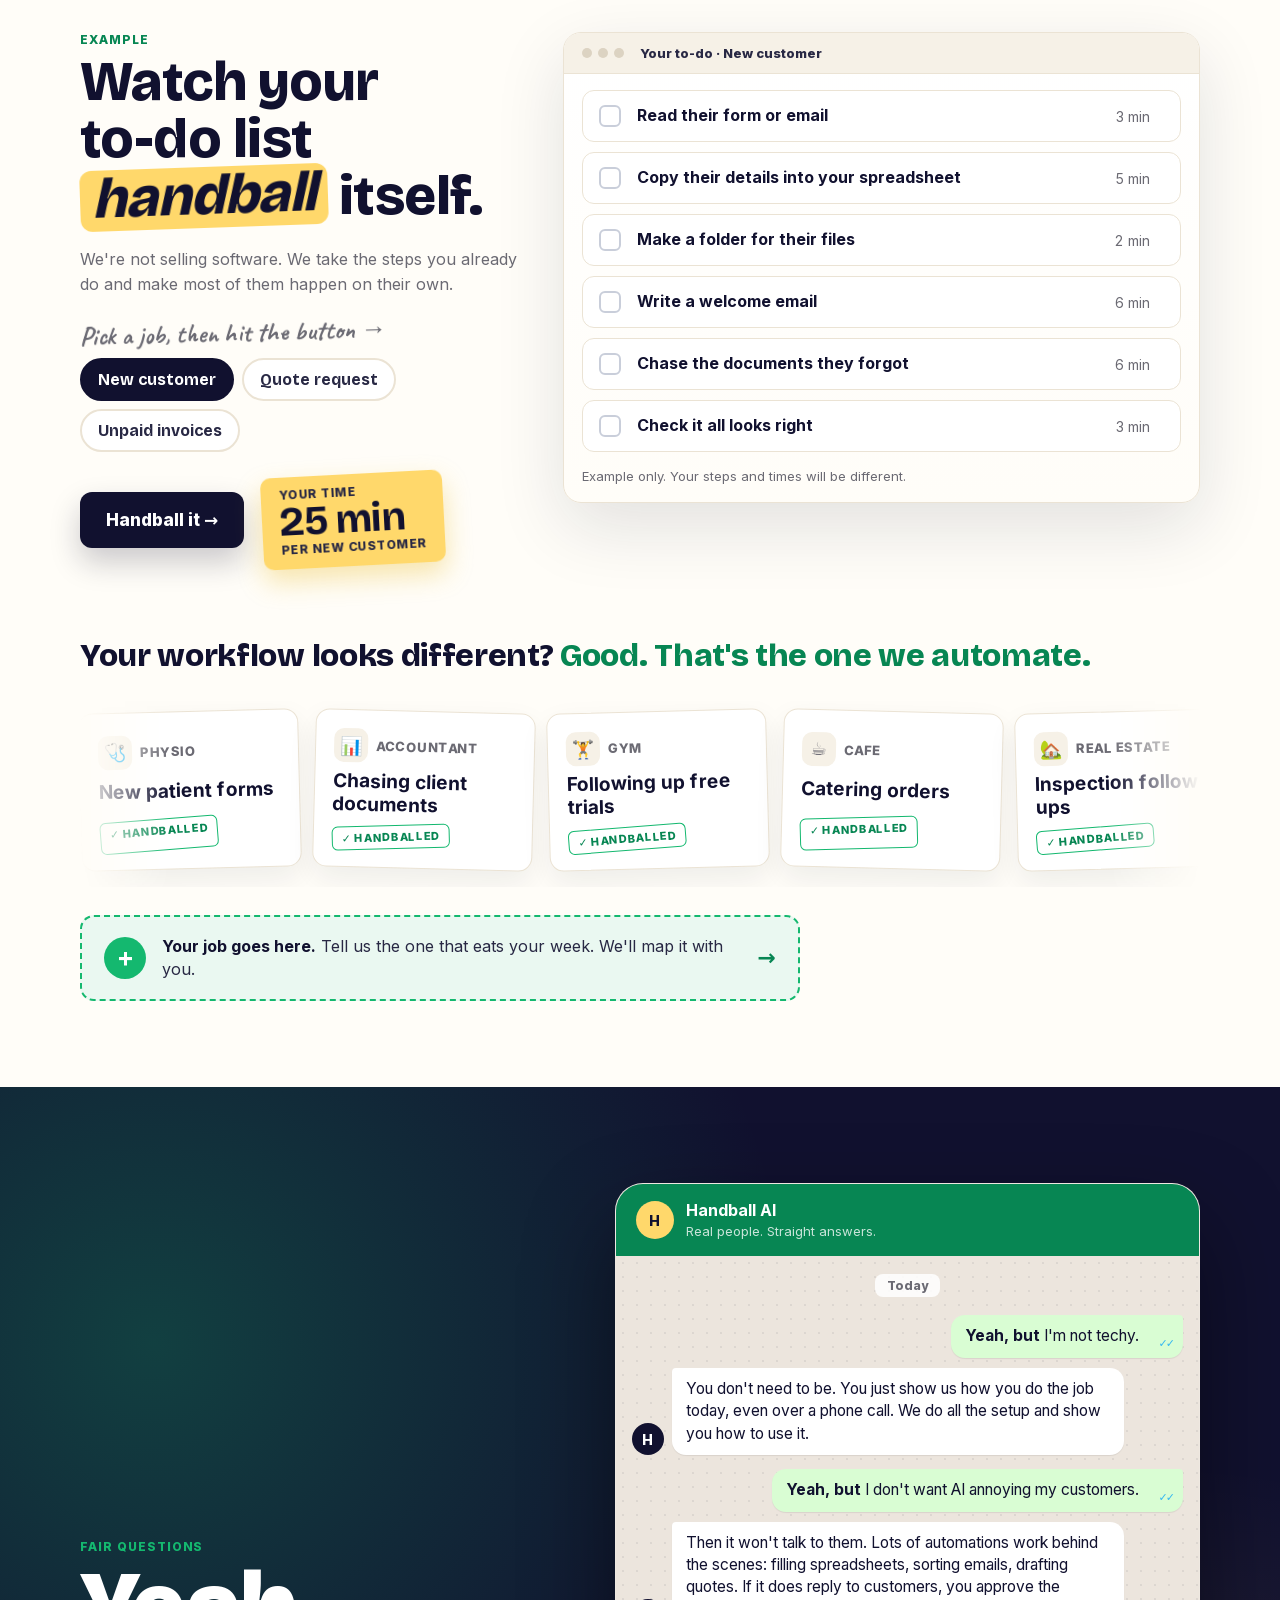
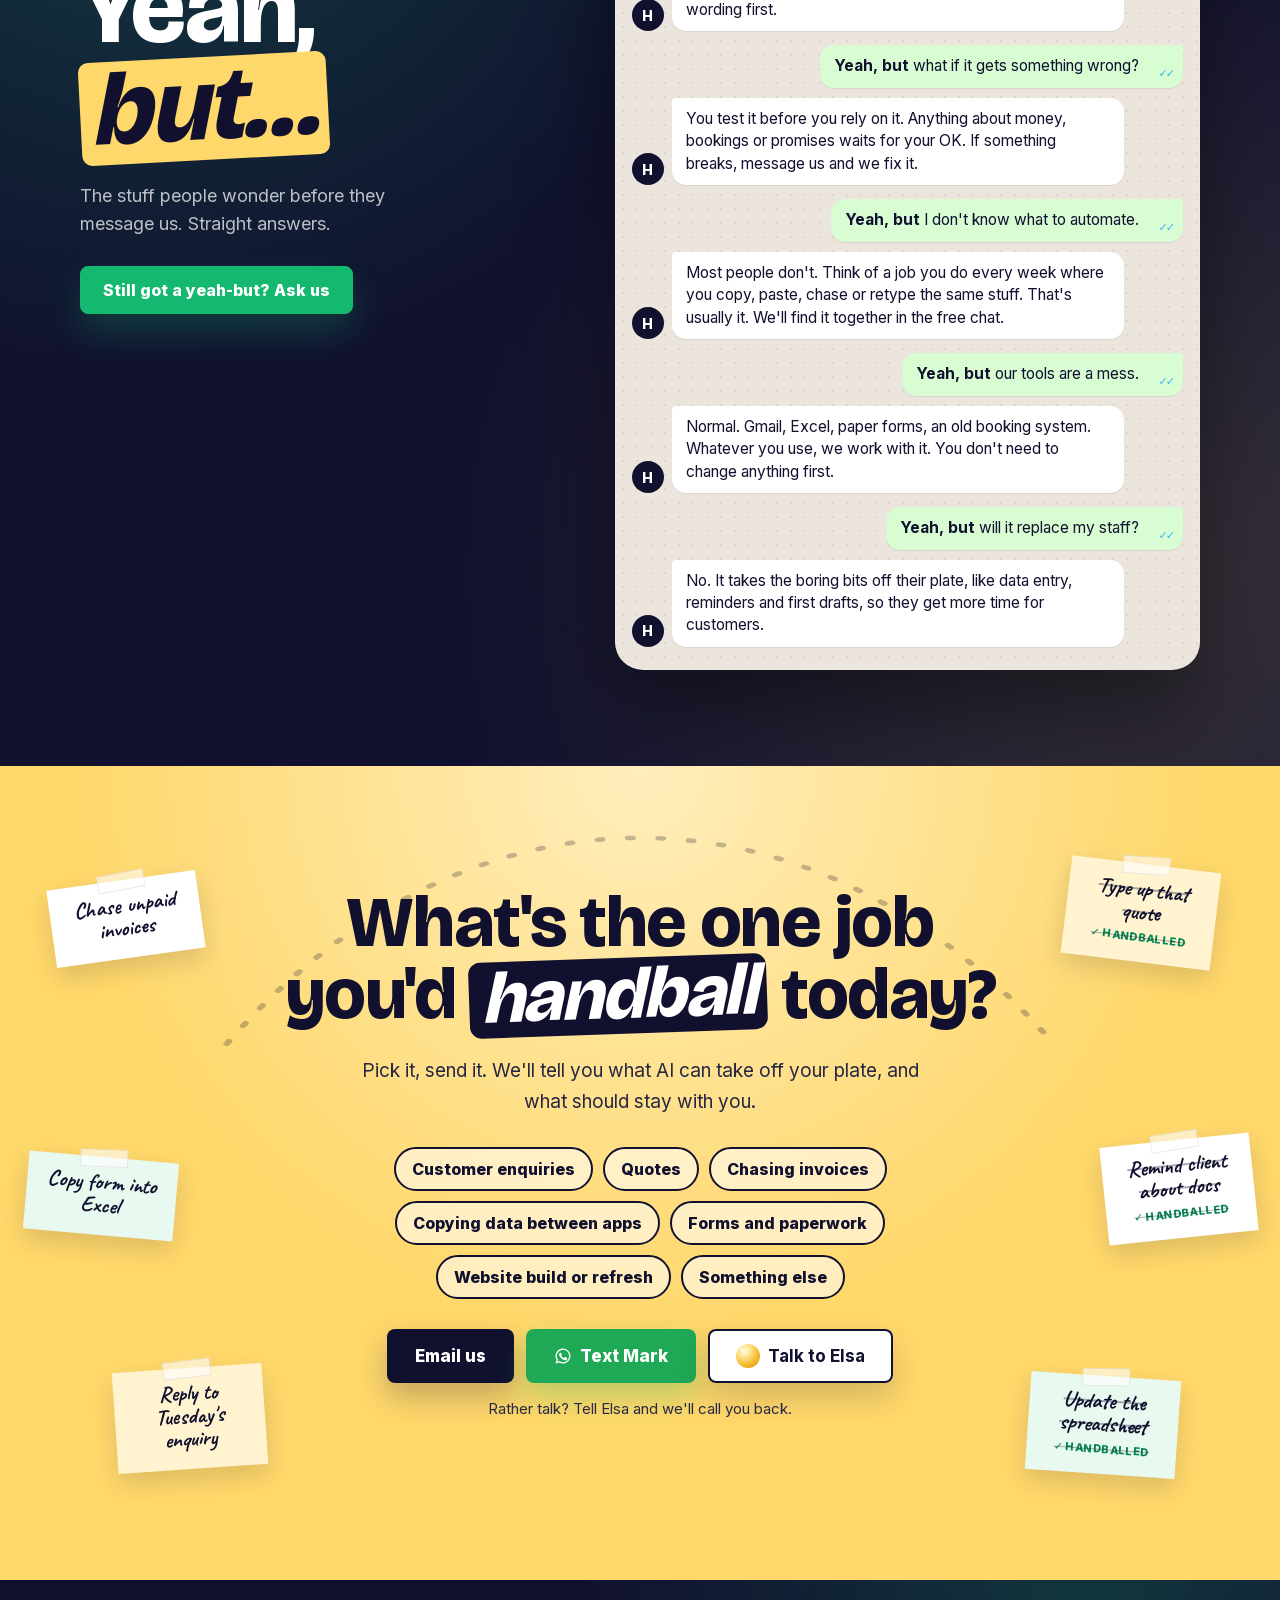
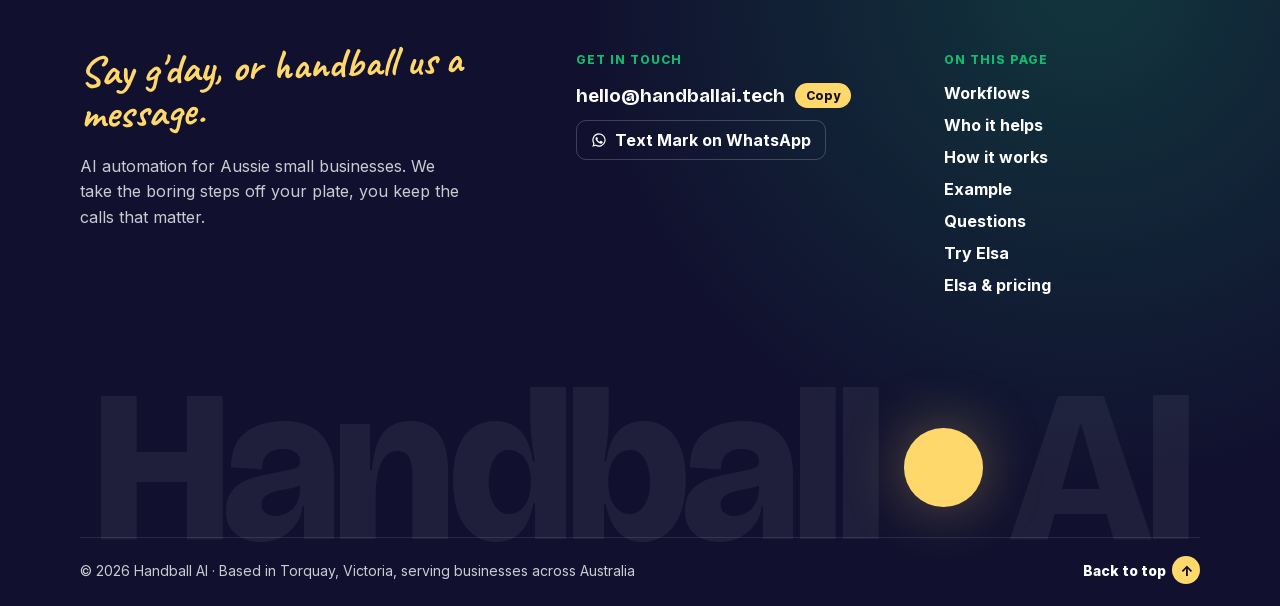
==== commit 4e79a90f: "Add SEO tags, schema, sitemap, 404 page and Elsa FAQ - Canonical, Open Graph and Twitter tags on hom" ====
--- a/site/index.html
+++ b/site/index.html
@@ -5,8 +5,60 @@
     <meta name="viewport" content="width=device-width, initial-scale=1">
     <script src="/assets/js/analytics.js?v=20261116-link"></script>
     <script src="/assets/js/elsa-demo.js?v=20261110-2" defer></script>
-    <title>Handball AI – Business Websites &amp; AI Automation Australia</title>
-    <meta name="description" content="Handball AI sets up practical AI tools for Australian small businesses: missed enquiries, customer replies, paperwork, and handoffs.">
+    <title>Handball AI | AI receptionist &amp; automation, Australia</title>
+    <meta name="description" content="Elsa, our AI receptionist, answers your website day and night. We also automate the boring admin for Australian small businesses. Based in Torquay, Vic.">
+    <link rel="canonical" href="https://handballai.tech/">
+    <meta property="og:type" content="website">
+    <meta property="og:site_name" content="Handball AI">
+    <meta property="og:locale" content="en_AU">
+    <meta property="og:url" content="https://handballai.tech/">
+    <meta property="og:title" content="Handball AI | AI receptionist &amp; automation, Australia">
+    <meta property="og:description" content="Elsa, our AI receptionist, answers your website day and night. We also automate the boring admin for Australian small businesses. Based in Torquay, Vic.">
+    <meta property="og:image" content="https://handballai.tech/assets/img/og-card.png">
+    <meta property="og:image:width" content="1200">
+    <meta property="og:image:height" content="630">
+    <meta property="og:image:alt" content="Handball AI. Elsa, the AI receptionist for Australian businesses.">
+    <meta name="twitter:card" content="summary_large_image">
+    <meta name="twitter:title" content="Handball AI | AI receptionist &amp; automation, Australia">
+    <meta name="twitter:description" content="Elsa, our AI receptionist, answers your website day and night. We also automate the boring admin for Australian small businesses. Based in Torquay, Vic.">
+    <meta name="twitter:image" content="https://handballai.tech/assets/img/og-card.png">
+    <script type="application/ld+json">
+    {
+      "@context": "https://schema.org",
+      "@graph": [
+        {
+          "@type": "ProfessionalService",
+          "@id": "https://handballai.tech/#business",
+          "name": "Handball AI",
+          "url": "https://handballai.tech/",
+          "logo": "https://handballai.tech/assets/img/logo-512.png",
+          "image": "https://handballai.tech/assets/img/og-card.png",
+          "description": "AI receptionist and admin automation for Australian small businesses.",
+          "email": "hello@handballai.tech",
+          "telephone": "+61404557261",
+          "address": {
+            "@type": "PostalAddress",
+            "addressLocality": "Torquay",
+            "addressRegion": "VIC",
+            "addressCountry": "AU"
+          },
+          "areaServed": {
+            "@type": "Country",
+            "name": "Australia"
+          }
+        },
+        {
+          "@type": "WebSite",
+          "@id": "https://handballai.tech/#website",
+          "url": "https://handballai.tech/",
+          "name": "Handball AI",
+          "publisher": {
+            "@id": "https://handballai.tech/#business"
+          }
+        }
+      ]
+    }
+    </script>
     <link rel="icon" href="assets/favicon.svg" type="image/svg+xml">
     <link rel="preload" href="assets/fonts/bricolage-grotesque-3.woff2" as="font" type="font/woff2" crossorigin>
     <link rel="preload" href="assets/fonts/inter-7.woff2" as="font" type="font/woff2" crossorigin>
